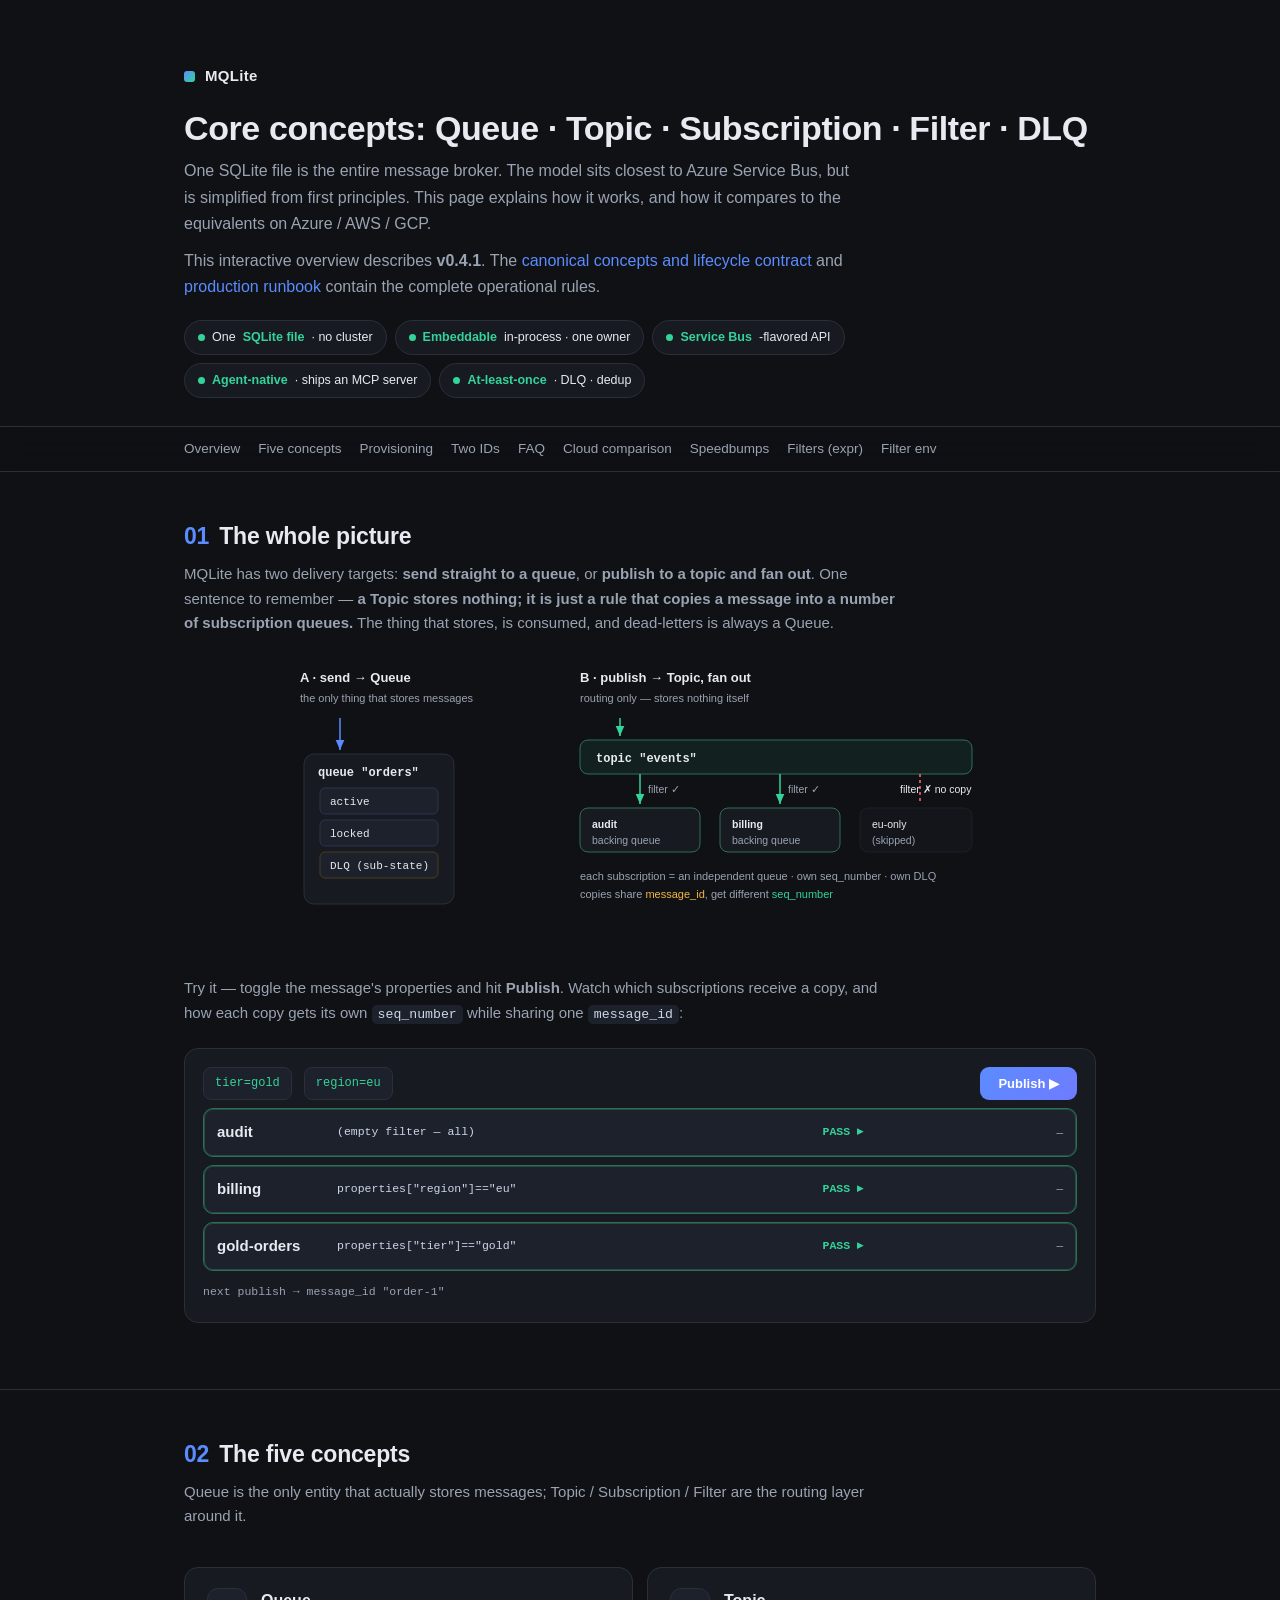
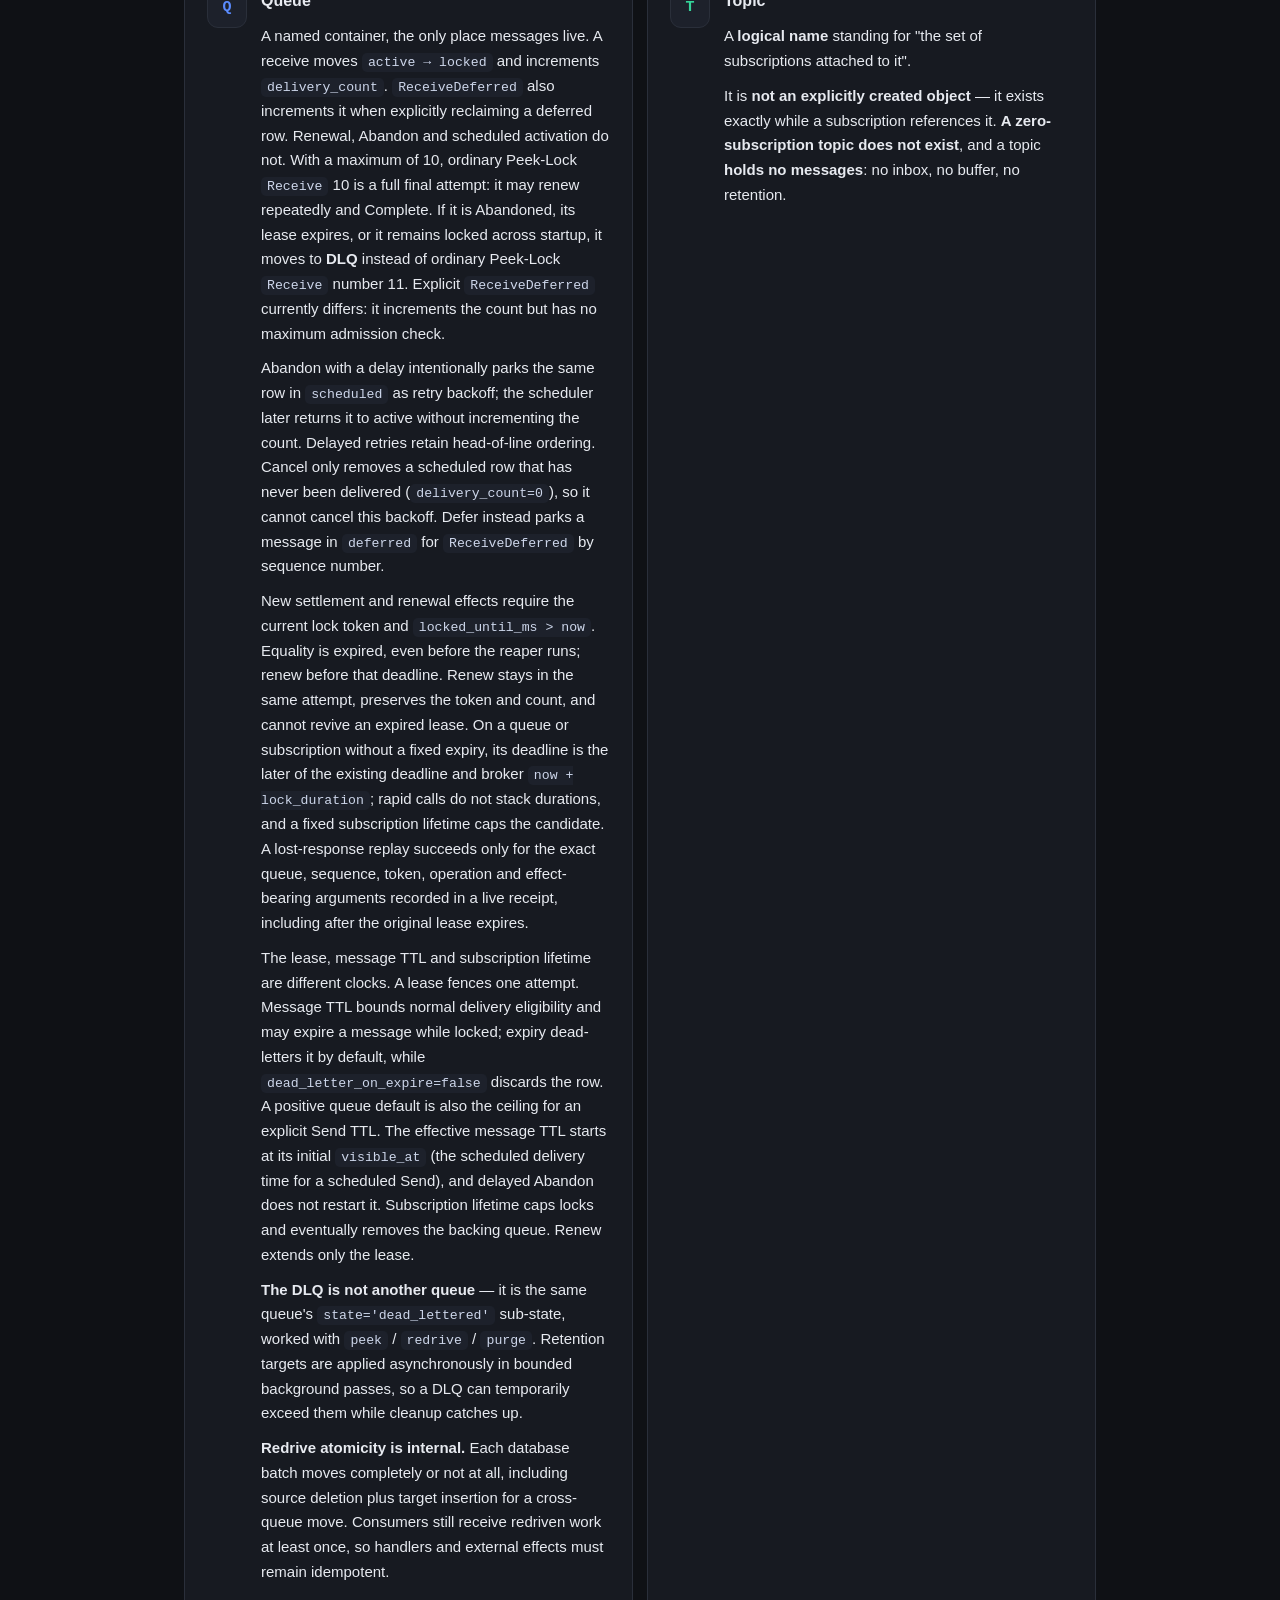
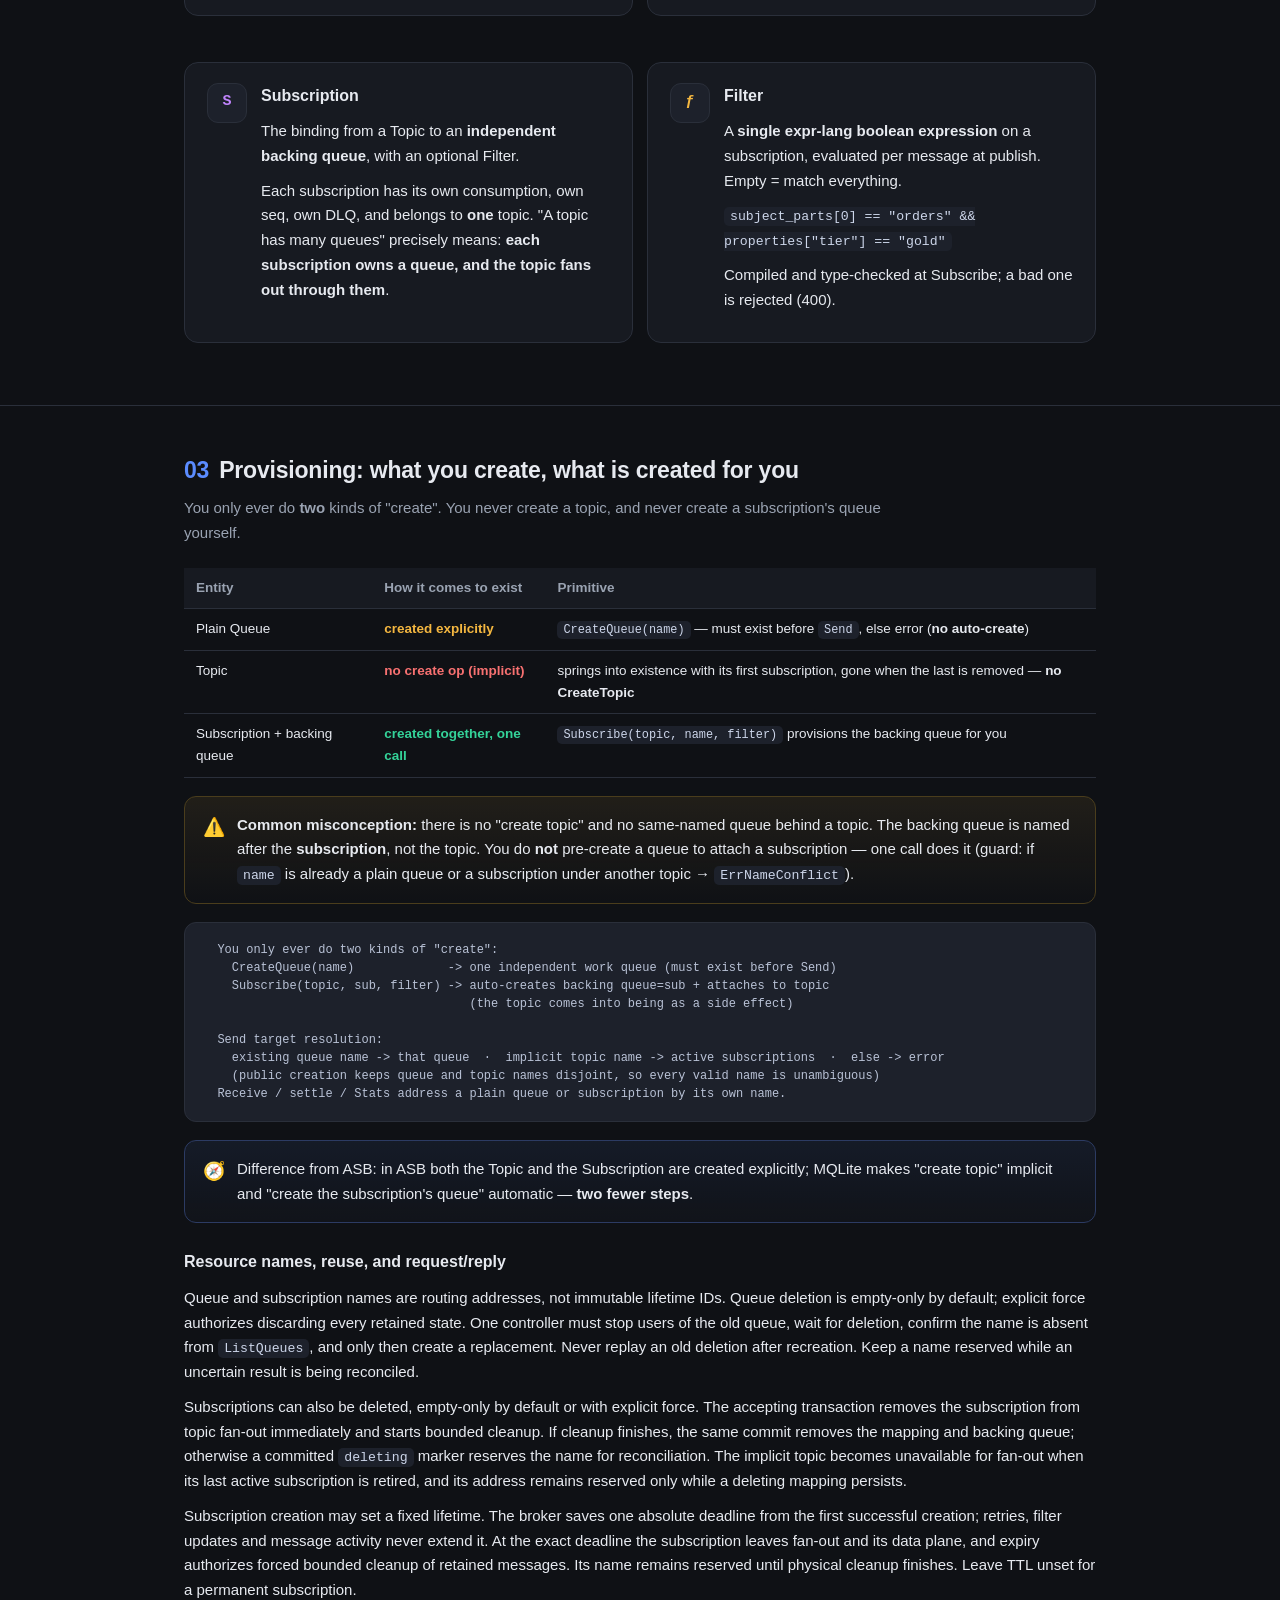
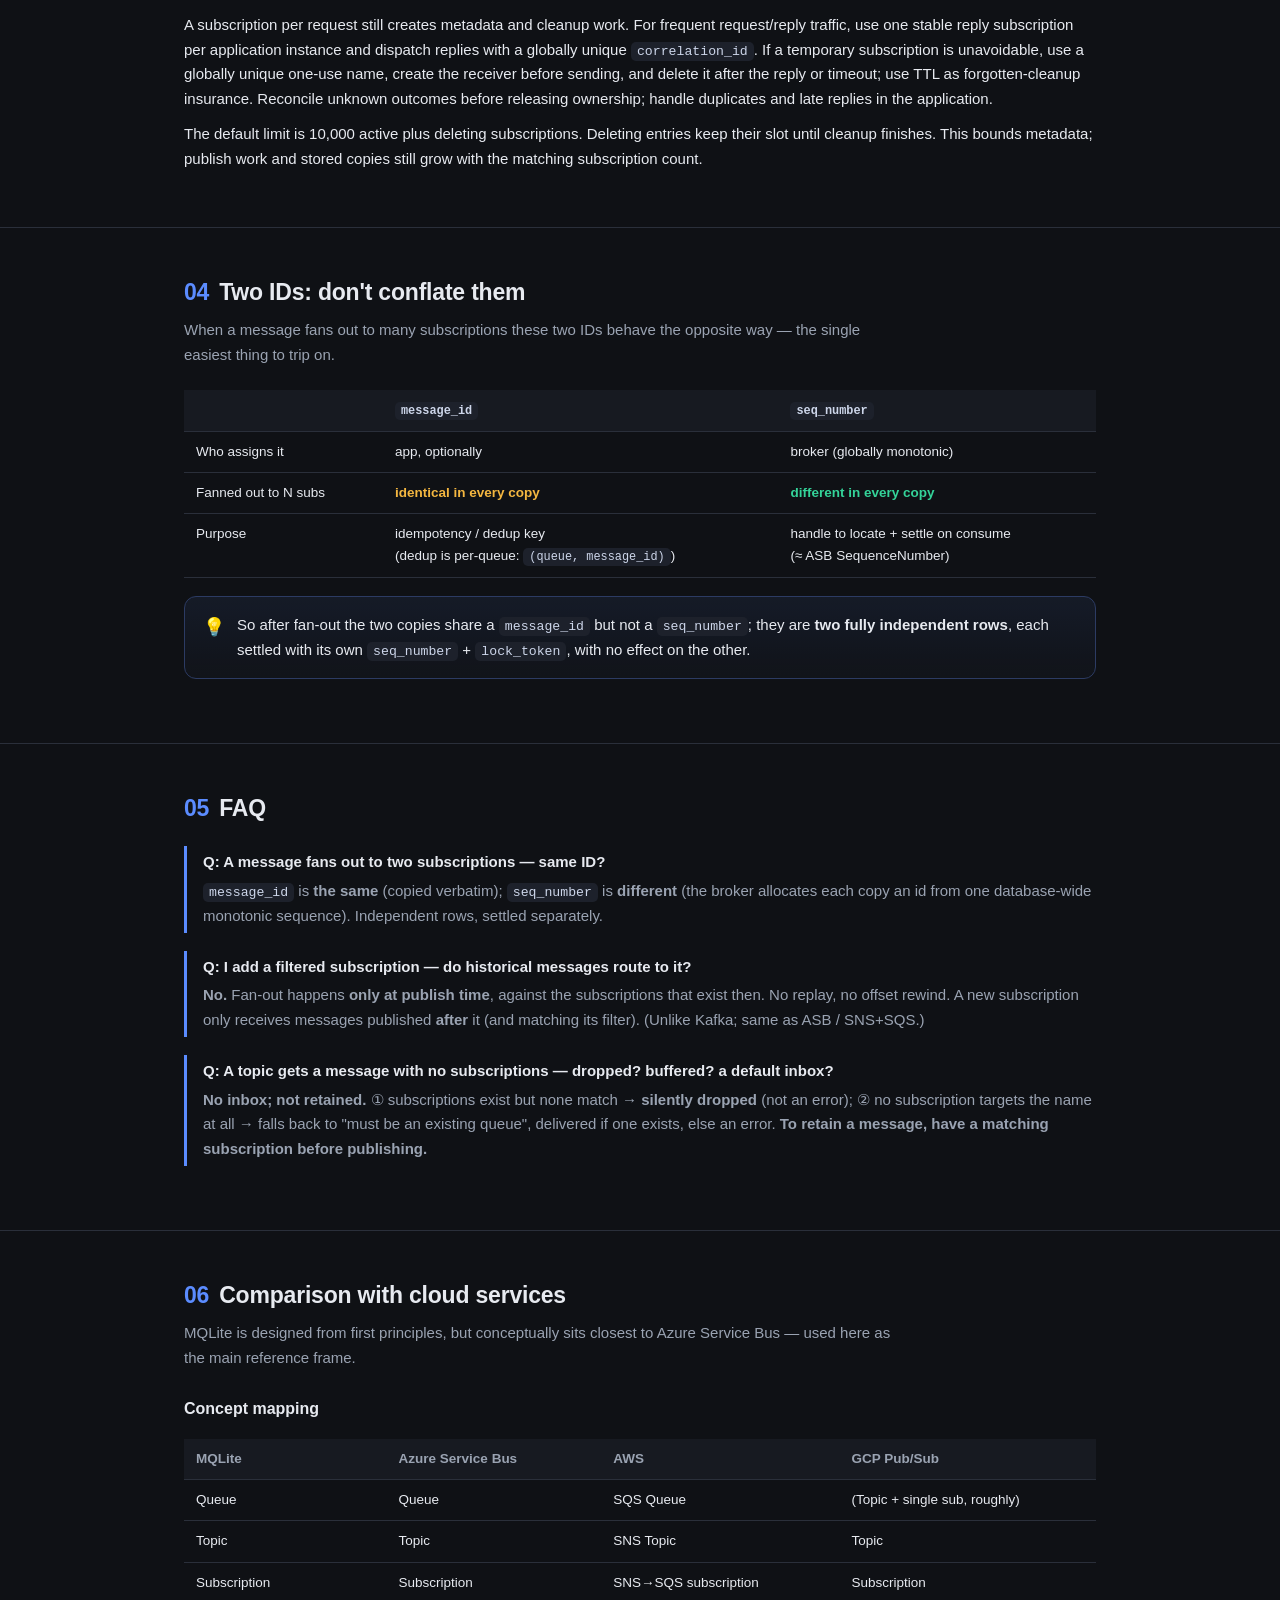
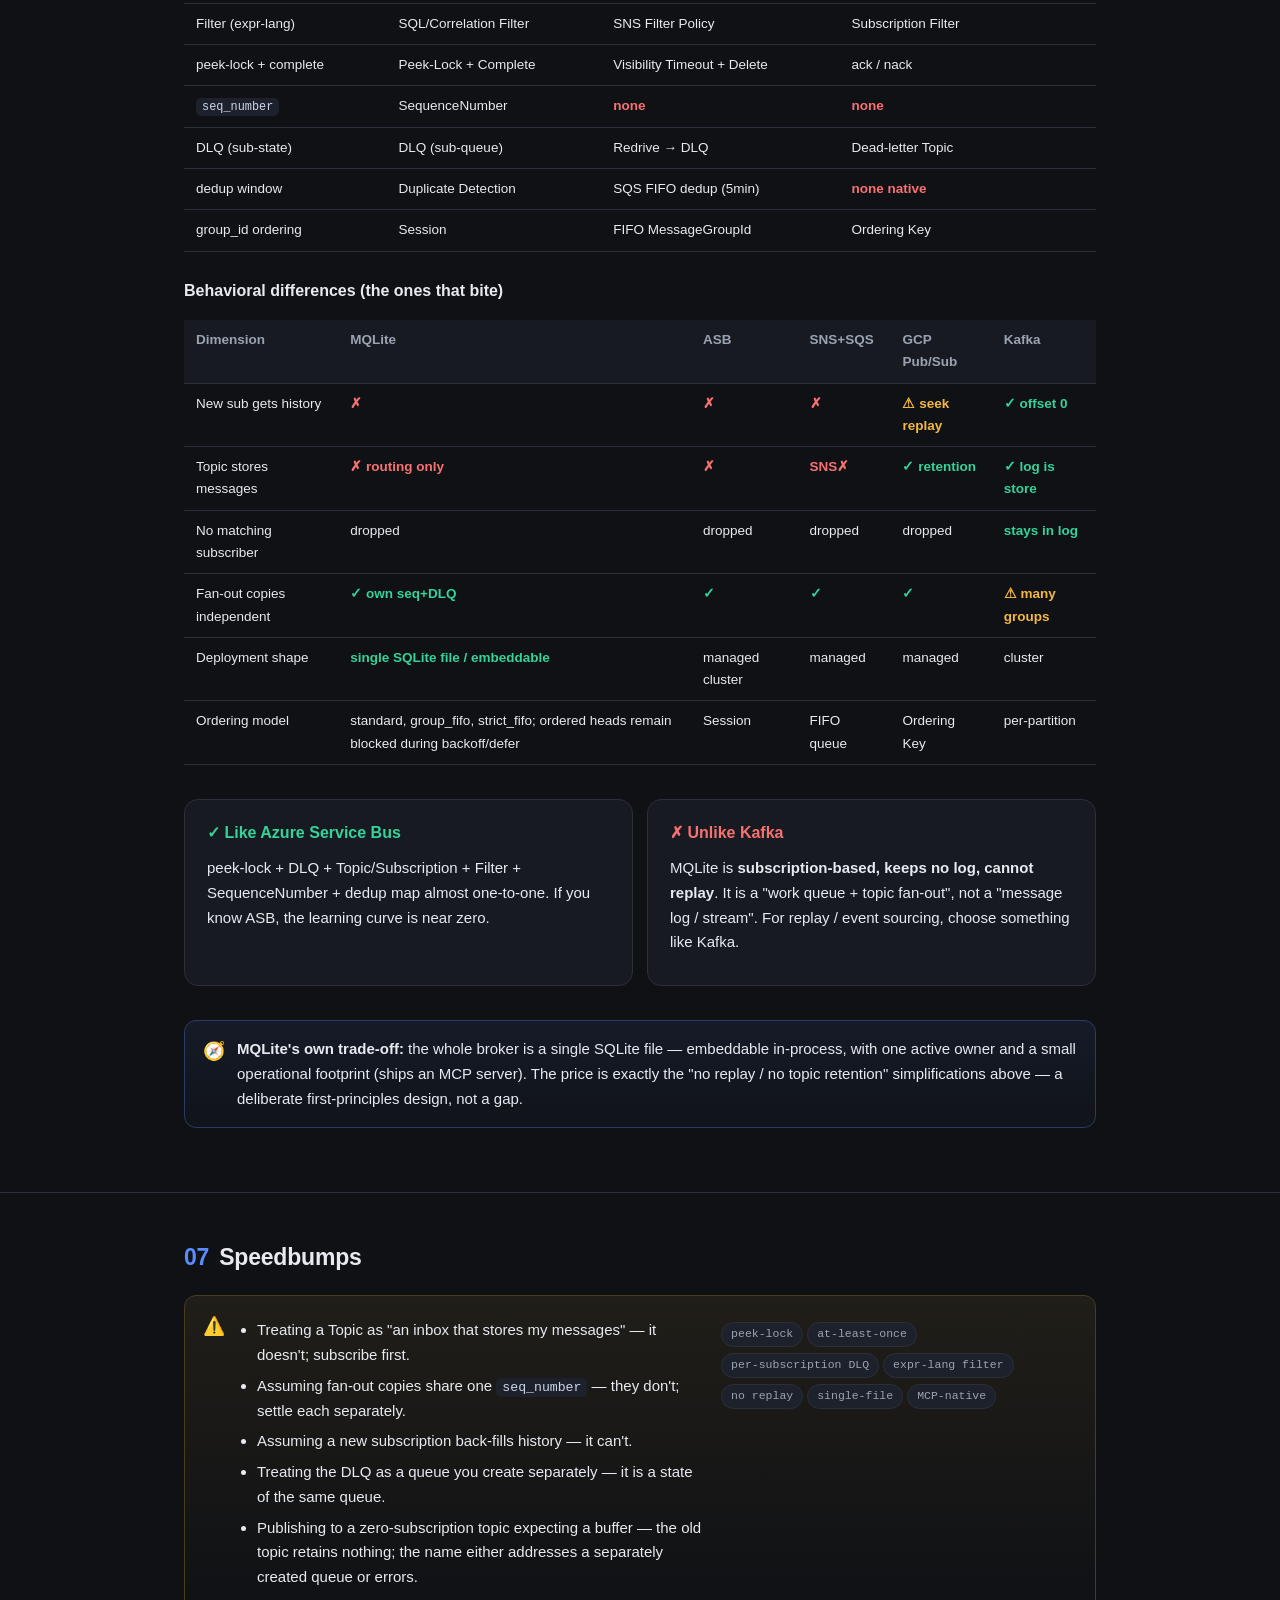
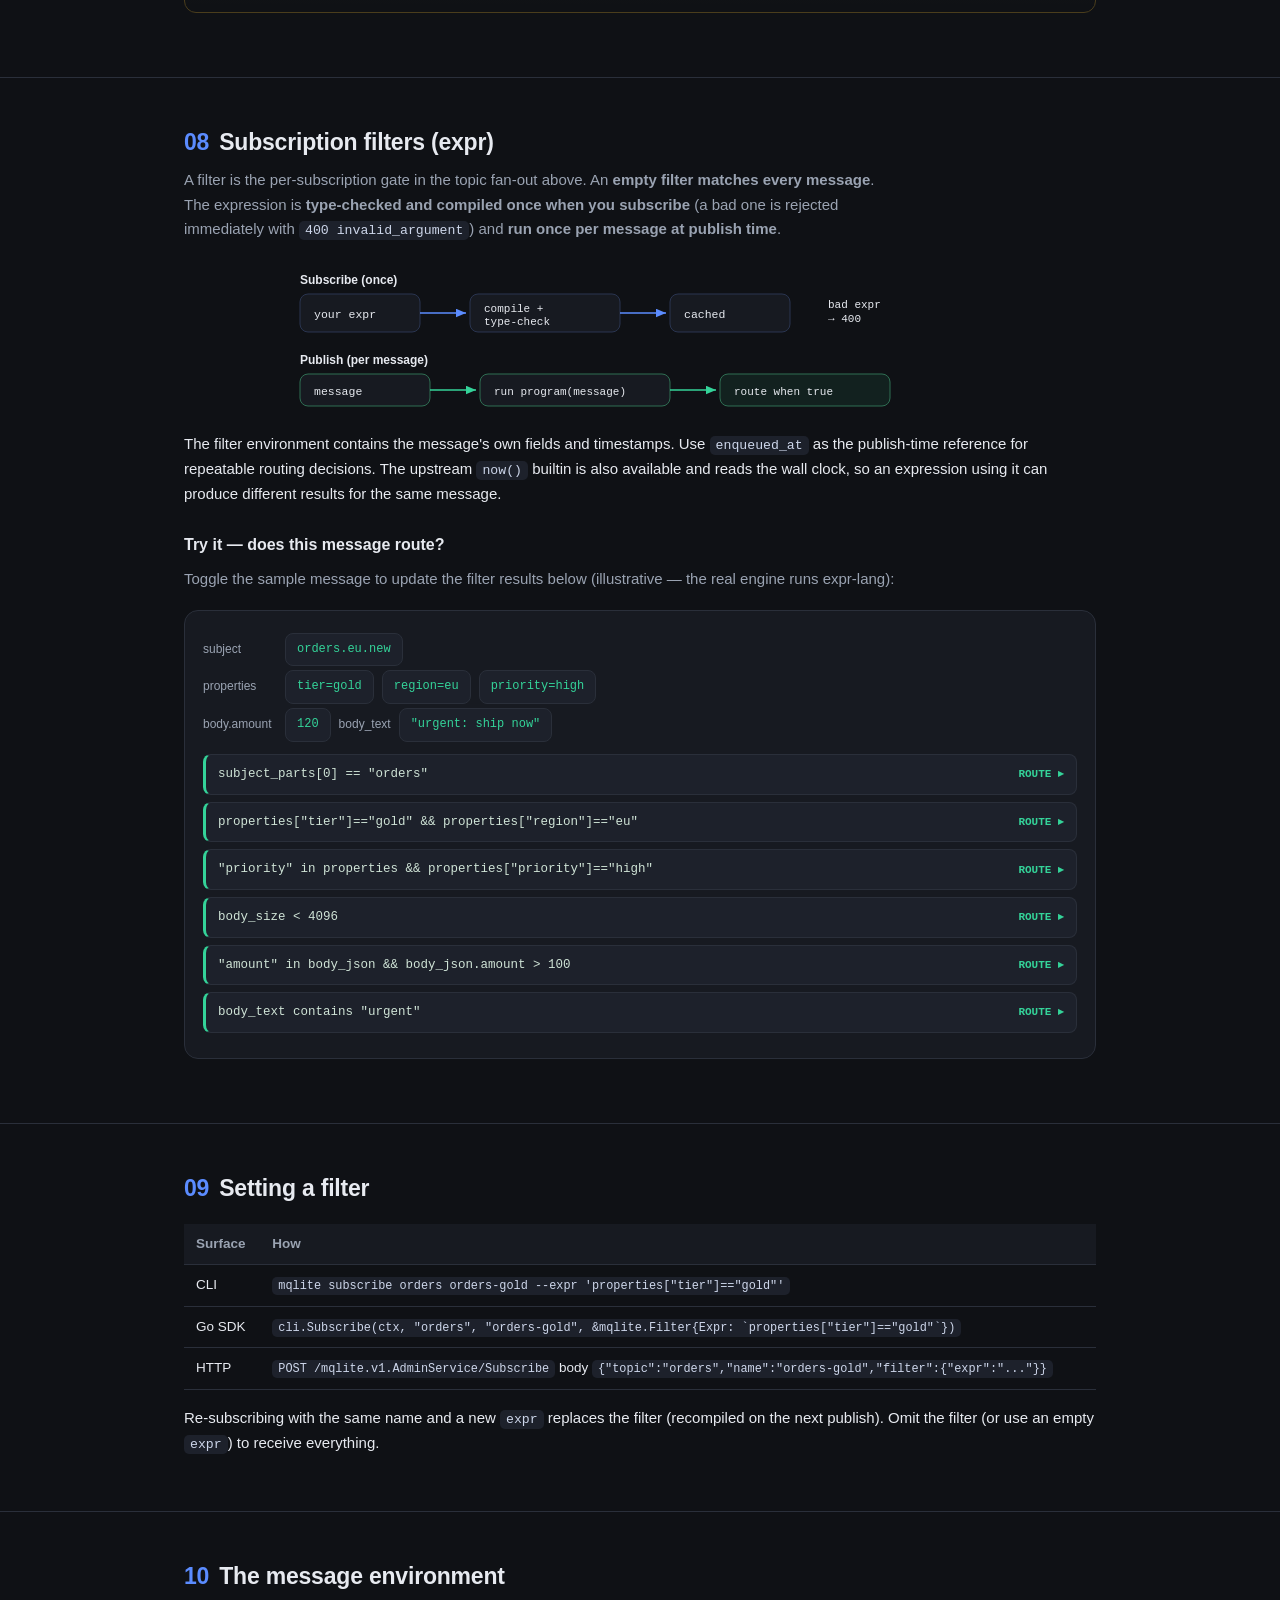
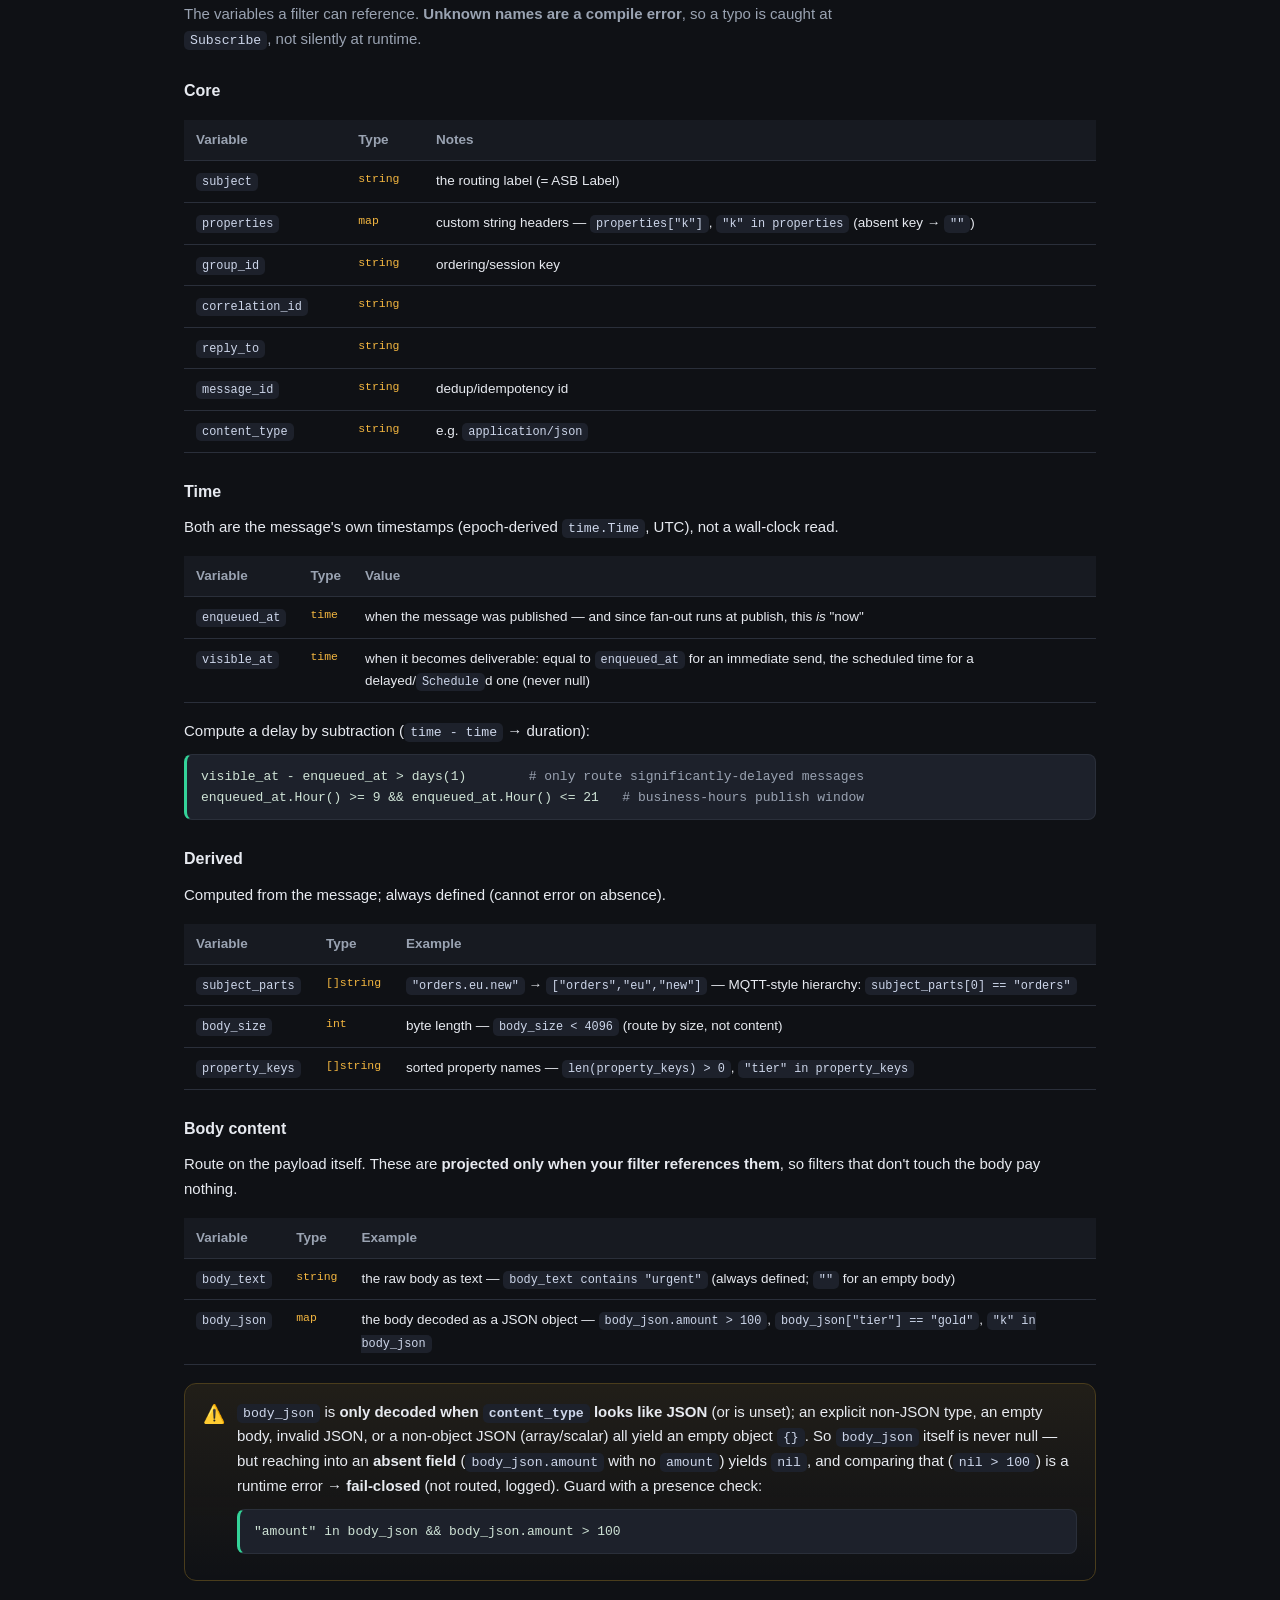
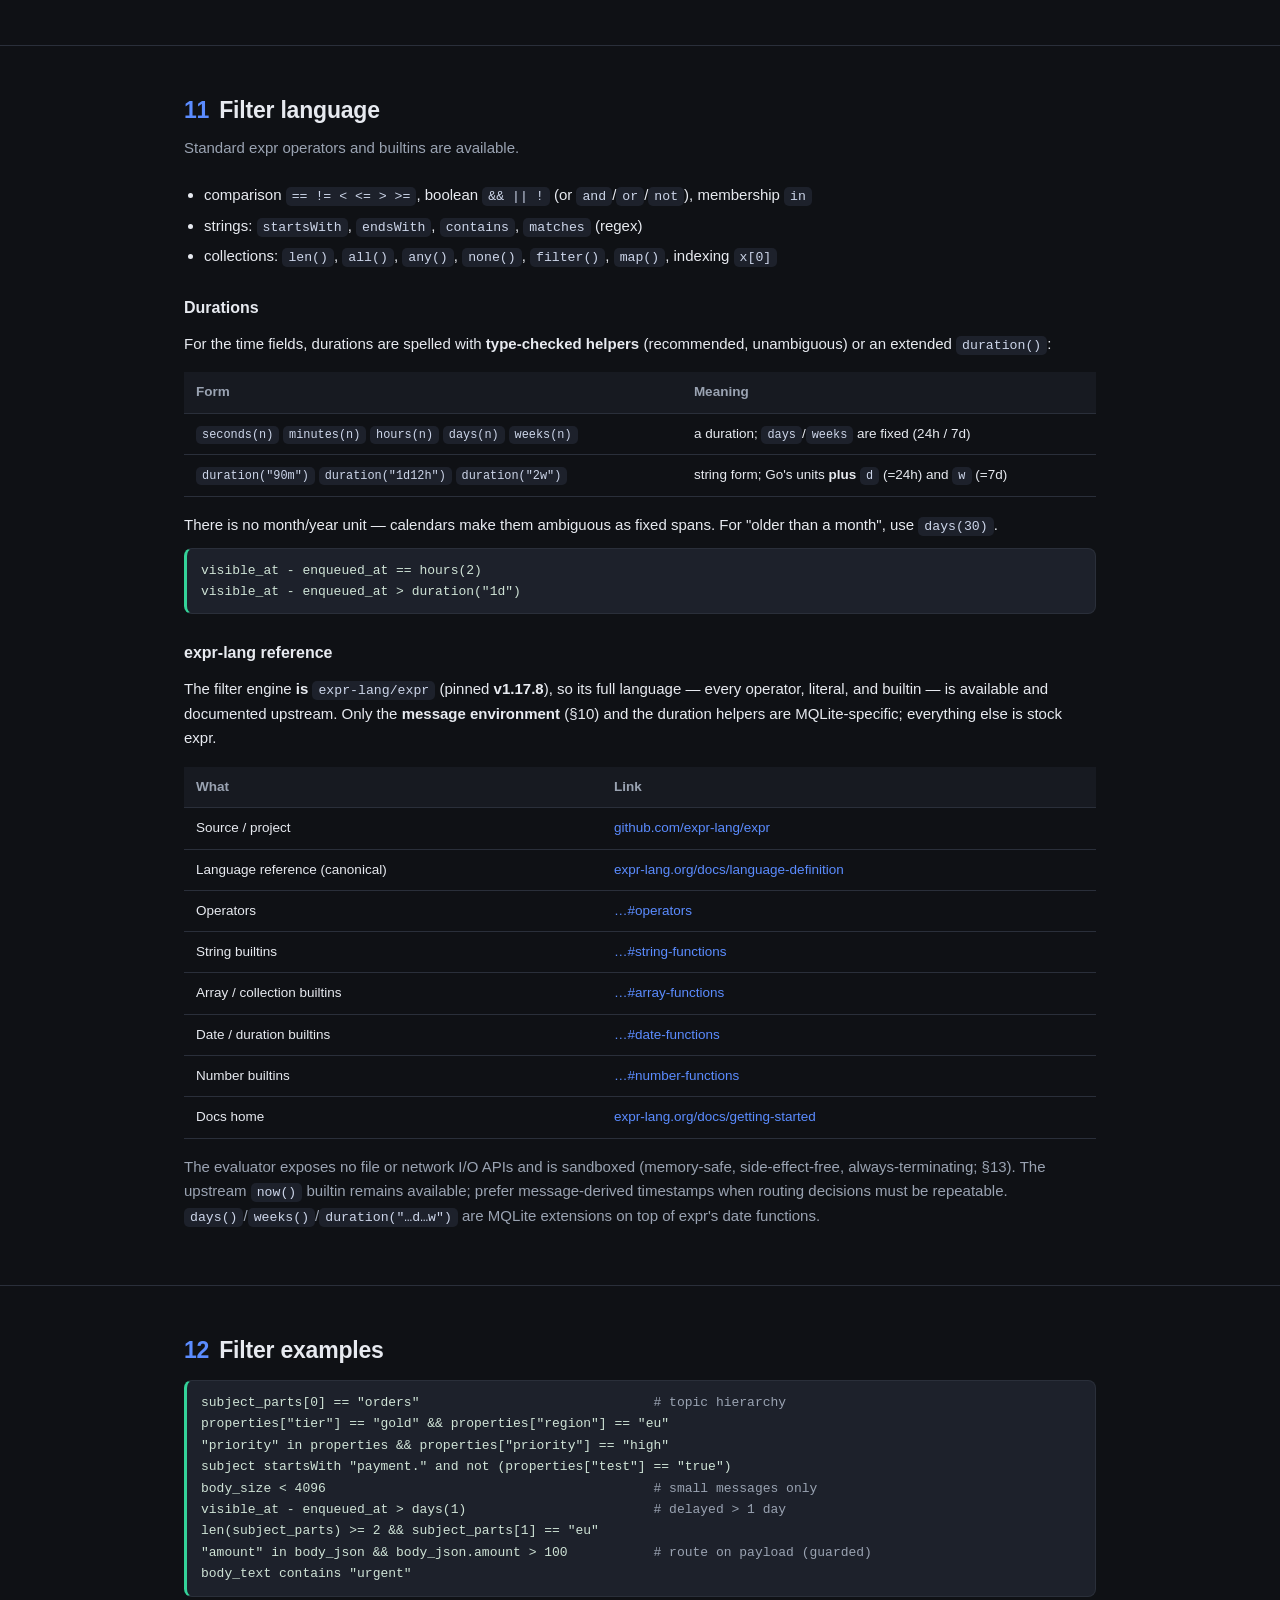
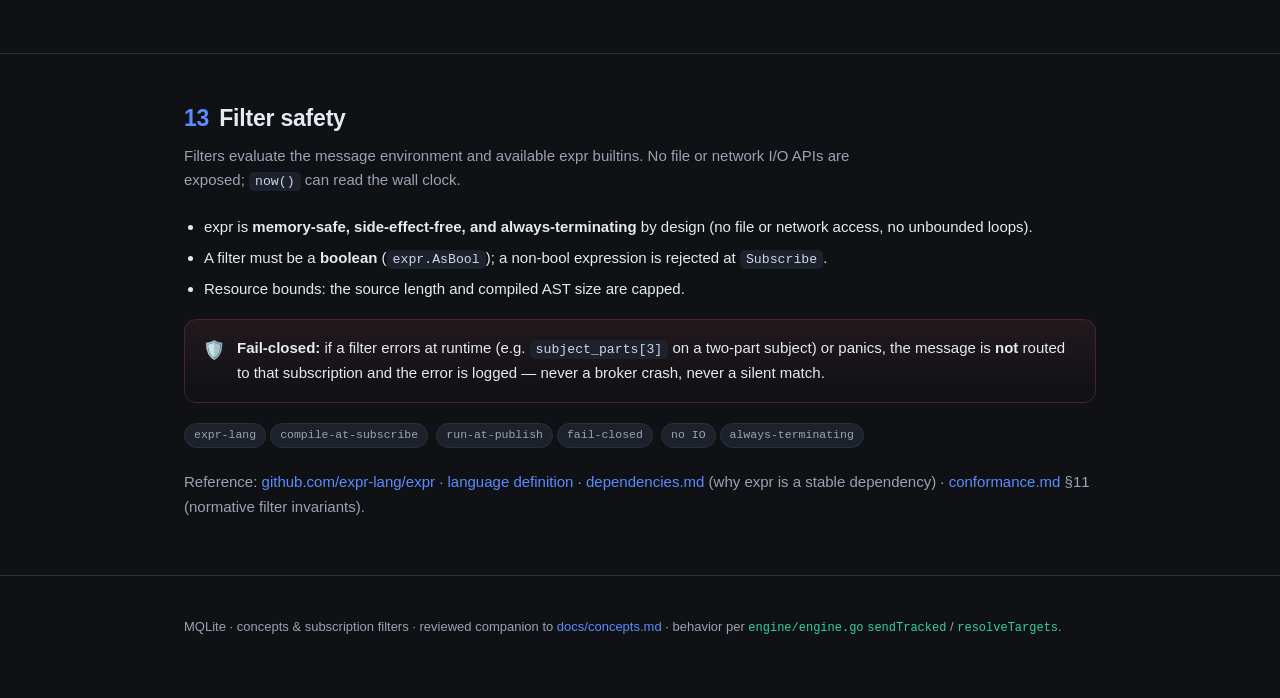
==== docs/concepts.html @ fb00211a "fix: preserve per-message TTL in remote batches (MQLITE-156)" ====
<!doctype html>
<html lang="en">
<head>
<meta charset="utf-8">
<meta name="viewport" content="width=device-width, initial-scale=1">
<title>MQLite — Core Concepts</title>
<style>
  :root{
    --bg:#0f1115; --panel:#171a21; --panel2:#1d212b; --ink:#e7eaf0; --muted:#9aa3b2;
    --line:#2a2f3a; --accent:#5b8cff; --accent2:#34d399; --warn:#f4b740; --danger:#f87171;
    --mono:'SF Mono',ui-monospace,'Cascadia Code',Menlo,Consolas,monospace;
    --sans:'Inter',-apple-system,BlinkMacSystemFont,'Segoe UI',sans-serif;
  }
  *{box-sizing:border-box}
  html{scroll-behavior:smooth}
  body{margin:0;background:var(--bg);color:var(--ink);font-family:var(--sans);line-height:1.65;font-size:15px}
  a{color:var(--accent);text-decoration:none}
  a:hover{text-decoration:underline}
  .wrap{max-width:960px;margin:0 auto;padding:0 24px}
  header{padding:64px 0 28px;border-bottom:1px solid var(--line)}
  .logo{display:inline-flex;align-items:center;gap:10px;font-weight:700;letter-spacing:.3px}
  .logo .dot{width:11px;height:11px;border-radius:3px;background:linear-gradient(135deg,var(--accent),var(--accent2))}
  h1{font-size:34px;line-height:1.2;margin:18px 0 8px;font-weight:760;letter-spacing:-.4px}
  .sub{color:var(--muted);font-size:16px;max-width:680px}
  nav{position:sticky;top:0;z-index:5;background:rgba(15,17,21,.82);backdrop-filter:blur(10px);
      border-bottom:1px solid var(--line);padding:11px 0;font-size:13.5px}
  nav .wrap{display:flex;gap:18px;flex-wrap:wrap}
  nav a{color:var(--muted)} nav a:hover{color:var(--ink);text-decoration:none}
  section{padding:46px 0;border-bottom:1px solid var(--line)}
  h2{font-size:23px;margin:0 0 6px;letter-spacing:-.2px}
  h2 .num{color:var(--accent);font-variant-numeric:tabular-nums;margin-right:10px;font-weight:600}
  .lead{color:var(--muted);margin:0 0 22px;max-width:720px}
  h3{font-size:16px;margin:26px 0 8px}
  p{margin:10px 0}
  code{font-family:var(--mono);font-size:.88em;background:var(--panel2);padding:2px 6px;border-radius:5px;color:#cdd6ea}
  .card{background:var(--panel);border:1px solid var(--line);border-radius:14px;padding:20px 22px;margin:16px 0}
  .grid{display:grid;gap:14px}
  @media(min-width:680px){.grid.c2{grid-template-columns:1fr 1fr}}
  .concept{display:flex;gap:14px;align-items:flex-start}
  .badge{flex:0 0 auto;width:40px;height:40px;border-radius:11px;display:grid;place-items:center;
    font-family:var(--mono);font-weight:700;font-size:15px;background:var(--panel2);border:1px solid var(--line)}
  .b-q{color:var(--accent)} .b-t{color:var(--accent2)} .b-s{color:#c084fc}
  .b-f{color:var(--warn)} .b-i{color:#67e8f9}
  pre.diagram{font-family:var(--mono);font-size:12px;line-height:1.5;background:var(--panel2);
    border:1px solid var(--line);border-radius:12px;padding:18px;overflow-x:auto;color:#b9c2d6;margin:18px 0}
  table{width:100%;border-collapse:collapse;margin:16px 0;font-size:13.5px}
  th,td{text-align:left;padding:9px 12px;border-bottom:1px solid var(--line);vertical-align:top}
  th{color:var(--muted);font-weight:600;background:var(--panel)}
  tbody tr:hover{background:var(--panel)}
  .yes{color:var(--accent2);font-weight:600} .no{color:var(--danger);font-weight:600} .warnx{color:var(--warn);font-weight:600}
  .qa{border-left:3px solid var(--accent);padding:4px 0 4px 16px;margin:18px 0}
  .qa .q{font-weight:650;margin-bottom:4px}
  .qa .a{color:var(--muted)}
  .pill{display:inline-block;font-family:var(--mono);font-size:11.5px;padding:2px 9px;border-radius:999px;
    border:1px solid var(--line);background:var(--panel2);color:var(--muted);margin:0 4px 4px 0}
  .callout{display:flex;gap:12px;background:linear-gradient(180deg,rgba(91,140,255,.08),rgba(91,140,255,.02));
    border:1px solid #2c3b63;border-radius:12px;padding:16px 18px;margin:18px 0}
  .callout .i{flex:0 0 auto;font-size:18px}
  .warnbox{background:linear-gradient(180deg,rgba(244,183,64,.08),transparent);border-color:#4a3d1c}
  ul.tight{margin:10px 0;padding-left:20px} ul.tight li{margin:6px 0}
  .tag-row{margin:8px 0 2px}
  footer{padding:40px 0 70px;color:var(--muted);font-size:13px}
  .kbd{font-family:var(--mono);font-size:12px;color:var(--accent2)}
  /* advantage strip */
  .adv{display:flex;gap:8px;flex-wrap:wrap;margin-top:20px}
  .adv span{display:inline-flex;align-items:center;gap:7px;font-size:12.5px;color:var(--ink);
    background:var(--panel);border:1px solid var(--line);border-radius:999px;padding:6px 13px}
  .adv span::before{content:"";width:7px;height:7px;border-radius:50%;background:var(--accent2)}
  .adv b{color:var(--accent2);font-weight:700}
  /* interactive fan-out simulator */
  .sim{background:var(--panel);border:1px solid var(--line);border-radius:14px;padding:18px;margin:20px 0}
  .sim-row{display:flex;align-items:center;gap:12px;flex-wrap:wrap}
  .chip{cursor:pointer;font-family:var(--mono);font-size:12px;border:1px solid var(--line);background:var(--panel2);
    color:var(--accent2);border-radius:8px;padding:6px 11px;user-select:none;transition:.12s}
  .chip:hover{border-color:var(--accent2)}
  .btn{cursor:pointer;background:linear-gradient(135deg,var(--accent),#6f7bff);color:#fff;border:none;
    border-radius:9px;padding:9px 18px;font-weight:650;font-size:13px}
  .btn:active{transform:translateY(1px)}
  .subrow{display:flex;align-items:center;gap:12px;flex-wrap:wrap;padding:11px 13px;border:1px solid var(--line);
    border-radius:10px;margin:8px 0;background:var(--panel2);transition:.15s}
  .subrow.hit{border-color:#2f6f53;box-shadow:inset 0 0 0 1px rgba(52,211,153,.25)}
  .subrow.miss{opacity:.45}
  .subrow .nm{font-weight:650;min-width:108px}
  .subrow .fx{font-family:var(--mono);font-size:11.5px;color:#cdd6ea;flex:1;min-width:160px}
  .gate{font-family:var(--mono);font-size:11.5px;font-weight:700;white-space:nowrap}
  .gate.pass{color:var(--accent2)} .gate.block{color:var(--danger)}
  .qbox{font-family:var(--mono);font-size:11px;color:var(--muted);min-width:188px;text-align:right}
  .simnote{font-family:var(--mono);font-size:11.5px;color:var(--muted);margin:12px 0 2px}
  /* inline svg figures */
  .fig{display:block;margin:18px auto;max-width:100%}
  .fig text{font-family:var(--sans);fill:var(--ink)}
  .fig .mut{fill:var(--muted)}
  .fig .mono{font-family:var(--mono)}
  /* filter sections */
  .expr{display:block;font-family:var(--mono);font-size:13px;background:var(--panel2);border:1px solid var(--line);
    border-left:3px solid var(--accent2);border-radius:8px;padding:11px 14px;margin:10px 0;color:#cfe3d6;white-space:pre-wrap;overflow-x:auto}
  .expr .c{color:var(--muted)}
  .vartype{color:var(--warn);font-family:var(--mono);font-size:.85em}
  .dangerbox{background:linear-gradient(180deg,rgba(248,113,113,.08),transparent);border-color:#4a2424}
  .tester{background:var(--panel);border:1px solid var(--line);border-radius:14px;padding:18px;margin:18px 0}
  .chiprow{display:flex;gap:8px;flex-wrap:wrap;align-items:center;margin:4px 0 2px}
  .chiprow .lbl{font-size:12px;color:var(--muted);min-width:74px}
  .fexpr{display:flex;align-items:center;gap:10px;justify-content:space-between;cursor:pointer;
    font-family:var(--mono);font-size:12.5px;background:var(--panel2);border:1px solid var(--line);
    border-left:3px solid var(--line);border-radius:8px;padding:9px 12px;margin:7px 0;color:#cfe3d6;transition:.12s}
  .fexpr:hover{border-color:var(--accent)}
  .fexpr.route{border-left-color:var(--accent2)} .fexpr.drop{border-left-color:var(--danger);opacity:.72}
  .verdict{font-family:var(--mono);font-size:11px;font-weight:700;white-space:nowrap}
  .verdict.r{color:var(--accent2)} .verdict.d{color:var(--danger)}
</style>
</head>
<body>

<header>
  <div class="wrap">
    <span class="logo"><span class="dot"></span> MQLite</span>
    <h1>Core concepts: Queue · Topic · Subscription · Filter · DLQ</h1>
    <p class="sub">One SQLite file is the entire message broker. The model sits closest
    to Azure Service Bus, but is simplified from first principles. This page explains how
    it works, and how it compares to the equivalents on Azure / AWS / GCP.</p>
    <p class="sub">This interactive overview describes <b>v0.4.1</b>.
      The <a href="concepts.md">canonical concepts and lifecycle contract</a> and
      <a href="operations.md">production runbook</a> contain the complete operational rules.</p>
    <div class="adv">
      <span>One <b>SQLite file</b> · no cluster</span>
      <span><b>Embeddable</b> in-process · one owner</span>
      <span><b>Service Bus</b>-flavored API</span>
      <span><b>Agent-native</b> · ships an MCP server</span>
      <span><b>At-least-once</b> · DLQ · dedup</span>
    </div>
  </div>
</header>

<nav><div class="wrap">
  <a href="#map">Overview</a>
  <a href="#concepts">Five concepts</a>
  <a href="#provision">Provisioning</a>
  <a href="#ids">Two IDs</a>
  <a href="#faq">FAQ</a>
  <a href="#cloud">Cloud comparison</a>
  <a href="#traps">Speedbumps</a>
  <a href="#filters">Filters (expr)</a>
  <a href="#env">Filter env</a>
</div></nav>

<section id="map">
  <div class="wrap">
    <h2><span class="num">01</span>The whole picture</h2>
    <p class="lead">MQLite has two delivery targets: <b>send straight to a queue</b>, or
      <b>publish to a topic and fan out</b>. One sentence to remember —
      <b>a Topic stores nothing; it is just a rule that copies a message into a number of
      subscription queues.</b> The thing that stores, is consumed, and dead-letters is
      always a Queue.</p>
    <svg class="fig" viewBox="0 0 720 300" width="720" height="300" role="img" aria-label="Queue vs Topic fan-out">
      <defs>
        <marker id="ar" markerWidth="9" markerHeight="9" refX="7" refY="3" orient="auto">
          <path d="M0,0 L7,3 L0,6 Z" fill="#5b8cff"/>
        </marker>
        <marker id="arg" markerWidth="9" markerHeight="9" refX="7" refY="3" orient="auto">
          <path d="M0,0 L7,3 L0,6 Z" fill="#34d399"/>
        </marker>
      </defs>
      <!-- A: direct queue -->
      <text x="20" y="24" font-size="13" font-weight="700">A · send → Queue</text>
      <text class="mut" x="20" y="44" font-size="11">the only thing that stores messages</text>
      <line x1="60" y1="60" x2="60" y2="92" stroke="#5b8cff" stroke-width="1.5" marker-end="url(#ar)"/>
      <rect x="24" y="96" width="150" height="150" rx="10" fill="#171a21" stroke="#2a2f3a"/>
      <text x="38" y="118" font-size="12" class="mono" font-weight="700">queue "orders"</text>
      <rect x="40" y="130" width="118" height="26" rx="5" fill="#1d212b" stroke="#2a3550"/><text x="50" y="147" font-size="11" class="mono" fill="#cdd6ea">active</text>
      <rect x="40" y="162" width="118" height="26" rx="5" fill="#1d212b" stroke="#2a3550"/><text x="50" y="179" font-size="11" class="mono" fill="#cdd6ea">locked</text>
      <rect x="40" y="194" width="118" height="26" rx="5" fill="#1d212b" stroke="#4a3d1c"/><text x="50" y="211" font-size="11" class="mono" fill="#f4b740">DLQ (sub-state)</text>
      <!-- B: topic fan-out -->
      <text x="300" y="24" font-size="13" font-weight="700">B · publish → Topic, fan out</text>
      <text class="mut" x="300" y="44" font-size="11">routing only — stores nothing itself</text>
      <line x1="340" y1="60" x2="340" y2="78" stroke="#34d399" stroke-width="1.5" marker-end="url(#arg)"/>
      <rect x="300" y="82" width="392" height="34" rx="8" fill="rgba(52,211,153,.08)" stroke="#2f6f53"/>
      <text x="316" y="104" font-size="12" class="mono" font-weight="700" fill="#34d399">topic "events"</text>
      <!-- three subs -->
      <g font-size="10.5" class="mono">
        <!-- sub 1 -->
        <line x1="360" y1="116" x2="360" y2="146" stroke="#34d399" stroke-width="1.5" marker-end="url(#arg)"/>
        <text class="mut" x="368" y="135">filter ✓</text>
        <rect x="300" y="150" width="120" height="44" rx="8" fill="#171a21" stroke="#2f6f53"/>
        <text x="312" y="170" fill="#e7eaf0" font-weight="700">audit</text>
        <text class="mut" x="312" y="186">backing queue</text>
        <!-- sub 2 -->
        <line x1="500" y1="116" x2="500" y2="146" stroke="#34d399" stroke-width="1.5" marker-end="url(#arg)"/>
        <text class="mut" x="508" y="135">filter ✓</text>
        <rect x="440" y="150" width="120" height="44" rx="8" fill="#171a21" stroke="#2f6f53"/>
        <text x="452" y="170" fill="#e7eaf0" font-weight="700">billing</text>
        <text class="mut" x="452" y="186">backing queue</text>
        <!-- sub 3 -->
        <line x1="640" y1="116" x2="640" y2="146" stroke="#f87171" stroke-width="1.5" stroke-dasharray="3 3"/>
        <text x="620" y="135" fill="#f87171">filter ✗ no copy</text>
        <rect x="580" y="150" width="112" height="44" rx="8" fill="#171a21" stroke="#2a2f3a" opacity=".5"/>
        <text x="592" y="170" fill="#9aa3b2">eu-only</text>
        <text class="mut" x="592" y="186">(skipped)</text>
      </g>
      <text class="mut" x="300" y="222" font-size="11">each subscription = an independent queue · own seq_number · own DLQ</text>
      <text class="mut" x="300" y="240" font-size="11">copies share <tspan fill="#f4b740">message_id</tspan>, get different <tspan fill="#34d399">seq_number</tspan></text>
    </svg>

    <p class="lead" style="margin-top:8px">Try it — toggle the message's properties and hit
      <b>Publish</b>. Watch which subscriptions receive a copy, and how each copy gets its own
      <code>seq_number</code> while sharing one <code>message_id</code>:</p>
    <div class="sim" id="sim">
      <div class="sim-row" style="justify-content:space-between">
        <div class="sim-row">
          <span class="chip" data-k="tier">tier=gold</span>
          <span class="chip" data-k="region">region=eu</span>
        </div>
        <button class="btn" id="pub">Publish ▶</button>
      </div>
      <div id="subs"></div>
      <div class="simnote" id="note">next publish → message_id "order-1"</div>
    </div>
  </div>
</section>

<section id="concepts">
  <div class="wrap">
    <h2><span class="num">02</span>The five concepts</h2>
    <p class="lead">Queue is the only entity that actually stores messages; Topic /
      Subscription / Filter are the routing layer around it.</p>

    <div class="grid c2">
      <div class="card concept">
        <div class="badge b-q">Q</div>
        <div>
          <h3 style="margin-top:0">Queue</h3>
          <p>A named container, the only place messages live. A receive moves
            <code>active → locked</code> and increments <code>delivery_count</code>.
            <code>ReceiveDeferred</code> also increments it when explicitly reclaiming
            a deferred row. Renewal, Abandon and scheduled activation do not. With a
            maximum of 10, ordinary Peek-Lock <code>Receive</code> 10 is a full final attempt:
            it may renew repeatedly and Complete. If it is Abandoned, its lease expires, or it
            remains locked across startup, it moves to <b>DLQ</b> instead of ordinary
            Peek-Lock <code>Receive</code> number 11. Explicit <code>ReceiveDeferred</code> currently
            differs: it increments the count but has no maximum admission
            check.</p>
          <p>Abandon with a delay intentionally parks the same row in
            <code>scheduled</code> as retry backoff; the scheduler later returns it to
            active without incrementing the count. Delayed retries retain head-of-line
            ordering. Cancel only removes a scheduled row that has never been delivered
            (<code>delivery_count=0</code>), so it cannot cancel this backoff. Defer
            instead parks a message in <code>deferred</code> for
            <code>ReceiveDeferred</code> by sequence number.</p>
          <p>New settlement and renewal effects require the current lock token and
            <code>locked_until_ms &gt; now</code>. Equality is expired, even before the
            reaper runs; renew before that deadline. Renew stays in the same attempt,
            preserves the token and count, and cannot revive an expired lease. On a
            queue or subscription without a fixed expiry, its deadline is the later of
            the existing deadline and broker <code>now + lock_duration</code>; rapid calls do not stack durations,
            and a fixed subscription lifetime caps the candidate. A lost-response replay
            succeeds only for the exact queue, sequence, token, operation and
            effect-bearing arguments recorded in a live receipt, including after the
            original lease expires.</p>
          <p>The lease, message TTL and subscription lifetime are different clocks.
            A lease fences one attempt. Message TTL bounds normal delivery eligibility
            and may expire a message while locked; expiry dead-letters it by default,
            while <code>dead_letter_on_expire=false</code> discards the row. A positive
            queue default is also the ceiling for an explicit Send TTL. The effective
            message TTL starts at its initial <code>visible_at</code> (the scheduled
            delivery time for a scheduled Send), and delayed Abandon does not restart
            it. Subscription lifetime caps locks and eventually removes the backing
            queue. Renew extends only the lease.</p>
          <p><b>The DLQ is not another queue</b> — it is the same queue's
            <code>state='dead_lettered'</code> sub-state, worked with
            <code>peek</code> / <code>redrive</code> / <code>purge</code>. Retention
            targets are applied asynchronously in bounded background passes, so a
            DLQ can temporarily exceed them while cleanup catches up.</p>
          <p><b>Redrive atomicity is internal.</b> Each database batch moves
            completely or not at all, including source deletion plus target insertion
            for a cross-queue move. Consumers still receive redriven work at least
            once, so handlers and external effects must remain idempotent.</p>
        </div>
      </div>

      <div class="card concept">
        <div class="badge b-t">T</div>
        <div>
          <h3 style="margin-top:0">Topic</h3>
          <p>A <b>logical name</b> standing for "the set of subscriptions attached to it".</p>
          <p>It is <b>not an explicitly created object</b> — it exists exactly while a
            subscription references it. <b>A zero-subscription topic does not exist</b>, and a
            topic <b>holds no messages</b>: no inbox, no buffer, no retention.</p>
        </div>
      </div>

      <div class="card concept">
        <div class="badge b-s">S</div>
        <div>
          <h3 style="margin-top:0">Subscription</h3>
          <p>The binding from a Topic to an <b>independent backing queue</b>, with an optional Filter.</p>
          <p>Each subscription has its own consumption, own seq, own DLQ, and belongs to
            <b>one</b> topic. "A topic has many queues" precisely means:
            <b>each subscription owns a queue, and the topic fans out through them</b>.</p>
        </div>
      </div>

      <div class="card concept">
        <div class="badge b-f">ƒ</div>
        <div>
          <h3 style="margin-top:0">Filter</h3>
          <p>A <b>single expr-lang boolean expression</b> on a subscription, evaluated per
            message at publish. Empty = match everything.</p>
          <p><code>subject_parts[0] == "orders" &amp;&amp; properties["tier"] == "gold"</code></p>
          <p>Compiled and type-checked at Subscribe; a bad one is rejected (400).</p>
        </div>
      </div>
    </div>
  </div>
</section>

<section id="provision">
  <div class="wrap">
    <h2><span class="num">03</span>Provisioning: what you create, what is created for you</h2>
    <p class="lead">You only ever do <b>two</b> kinds of "create". You never create a topic,
      and never create a subscription's queue yourself.</p>
    <table>
      <thead><tr><th>Entity</th><th>How it comes to exist</th><th>Primitive</th></tr></thead>
      <tbody>
        <tr><td>Plain Queue</td><td class="warnx">created explicitly</td>
            <td><code>CreateQueue(name)</code> — must exist before <code>Send</code>, else error (<b>no auto-create</b>)</td></tr>
        <tr><td>Topic</td><td class="no">no create op (implicit)</td>
            <td>springs into existence with its first subscription, gone when the last is removed — <b>no CreateTopic</b></td></tr>
        <tr><td>Subscription + backing queue</td><td class="yes">created together, one call</td>
            <td><code>Subscribe(topic, name, filter)</code> provisions the backing queue for you</td></tr>
      </tbody>
    </table>
    <div class="callout warnbox"><div class="i">⚠️</div><div>
      <b>Common misconception:</b> there is no "create topic" and no same-named queue behind a
      topic. The backing queue is named after the <b>subscription</b>, not the topic. You do
      <b>not</b> pre-create a queue to attach a subscription — one call does it (guard: if
      <code>name</code> is already a plain queue or a subscription under another topic →
      <code>ErrNameConflict</code>).
    </div></div>
    <pre class="diagram">
  You only ever do two kinds of "create":
    CreateQueue(name)             -> one independent work queue (must exist before Send)
    Subscribe(topic, sub, filter) -> auto-creates backing queue=sub + attaches to topic
                                     (the topic comes into being as a side effect)

  Send target resolution:
    existing queue name -> that queue  ·  implicit topic name -> active subscriptions  ·  else -> error
    (public creation keeps queue and topic names disjoint, so every valid name is unambiguous)
  Receive / settle / Stats address a plain queue or subscription by its own name.</pre>
    <div class="callout"><div class="i">🧭</div><div>
      Difference from ASB: in ASB both the Topic and the Subscription are created explicitly;
      MQLite makes "create topic" implicit and "create the subscription's queue" automatic —
      <b>two fewer steps</b>.
    </div></div>
    <h3>Resource names, reuse, and request/reply</h3>
    <p>Queue and subscription names are routing addresses, not immutable lifetime IDs.
      Queue deletion is empty-only by default; explicit force authorizes discarding
      every retained state. One controller must stop users of the old queue, wait for
      deletion, confirm the name is absent from <code>ListQueues</code>, and only then
      create a replacement. Never replay an old deletion after recreation. Keep a
      name reserved while an uncertain result is being reconciled.</p>
    <p>Subscriptions can also be deleted, empty-only by default or with explicit
      force. The accepting transaction removes the subscription from topic fan-out
      immediately and starts bounded cleanup. If cleanup finishes, the same commit
      removes the mapping and backing queue; otherwise a committed
      <code>deleting</code> marker reserves the name for reconciliation. The implicit
      topic becomes unavailable for fan-out when its last active subscription is
      retired, and its address remains reserved only while a deleting mapping persists.</p>
    <p>Subscription creation may set a fixed lifetime. The broker saves one absolute
      deadline from the first successful creation; retries, filter updates and message
      activity never extend it. At the exact deadline the subscription leaves fan-out
      and its data plane, and expiry authorizes forced bounded cleanup of retained
      messages. Its name remains reserved until physical cleanup finishes. Leave TTL
      unset for a permanent subscription.</p>
    <p>A subscription per request still creates metadata and cleanup work. For
      frequent request/reply traffic, use one stable reply subscription per
      application instance and dispatch replies with a globally unique
      <code>correlation_id</code>. If a temporary subscription is unavoidable, use a
      globally unique one-use name, create the receiver before sending, and delete
      it after the reply or timeout; use TTL as forgotten-cleanup insurance.
      Reconcile unknown outcomes before releasing ownership; handle duplicates and
      late replies in the application.</p>
    <p>The default limit is 10,000 active plus deleting subscriptions. Deleting
      entries keep their slot until cleanup finishes. This bounds metadata; publish
      work and stored copies still grow with the matching subscription count.</p>
  </div>
</section>

<section id="ids">
  <div class="wrap">
    <h2><span class="num">04</span>Two IDs: don't conflate them</h2>
    <p class="lead">When a message fans out to many subscriptions these two IDs behave the
      opposite way — the single easiest thing to trip on.</p>
    <table>
      <thead><tr><th></th><th><code>message_id</code></th><th><code>seq_number</code></th></tr></thead>
      <tbody>
        <tr><td>Who assigns it</td><td>app, optionally</td><td>broker (globally monotonic)</td></tr>
        <tr><td>Fanned out to N subs</td><td class="warnx"><b>identical</b> in every copy</td><td class="yes"><b>different</b> in every copy</td></tr>
        <tr><td>Purpose</td><td>idempotency / dedup key<br>(dedup is per-queue: <code>(queue, message_id)</code>)</td>
            <td>handle to locate + settle on consume<br>(≈ ASB SequenceNumber)</td></tr>
      </tbody>
    </table>
    <div class="callout"><div class="i">💡</div><div>
      So after fan-out the two copies share a <code>message_id</code> but not a
      <code>seq_number</code>; they are <b>two fully independent rows</b>, each settled with its
      own <code>seq_number</code> + <code>lock_token</code>, with no effect on the other.
    </div></div>
  </div>
</section>

<section id="faq">
  <div class="wrap">
    <h2><span class="num">05</span>FAQ</h2>

    <div class="qa">
      <div class="q">Q: A message fans out to two subscriptions — same ID?</div>
      <div class="a"><code>message_id</code> is <b>the same</b> (copied verbatim);
        <code>seq_number</code> is <b>different</b> (the broker allocates each copy an id from one
        database-wide monotonic sequence). Independent rows, settled separately.</div>
    </div>

    <div class="qa">
      <div class="q">Q: I add a filtered subscription — do historical messages route to it?</div>
      <div class="a"><b>No.</b> Fan-out happens <b>only at publish time</b>, against the
        subscriptions that exist then. No replay, no offset rewind. A new subscription only
        receives messages published <b>after</b> it (and matching its filter).
        (Unlike Kafka; same as ASB / SNS+SQS.)</div>
    </div>

    <div class="qa">
      <div class="q">Q: A topic gets a message with no subscriptions — dropped? buffered? a default inbox?</div>
      <div class="a"><b>No inbox; not retained.</b> ① subscriptions exist but none match →
        <b>silently dropped</b> (not an error); ② no subscription targets the name at all →
        falls back to "must be an existing queue", delivered if one exists, else an error.
        <b>To retain a message, have a matching subscription before publishing.</b></div>
    </div>
  </div>
</section>

<section id="cloud">
  <div class="wrap">
    <h2><span class="num">06</span>Comparison with cloud services</h2>
    <p class="lead">MQLite is designed from first principles, but conceptually sits closest to
      Azure Service Bus — used here as the main reference frame.</p>

    <h3>Concept mapping</h3>
    <table>
      <thead><tr><th>MQLite</th><th>Azure Service Bus</th><th>AWS</th><th>GCP Pub/Sub</th></tr></thead>
      <tbody>
        <tr><td>Queue</td><td>Queue</td><td>SQS Queue</td><td>(Topic + single sub, roughly)</td></tr>
        <tr><td>Topic</td><td>Topic</td><td>SNS Topic</td><td>Topic</td></tr>
        <tr><td>Subscription</td><td>Subscription</td><td>SNS→SQS subscription</td><td>Subscription</td></tr>
        <tr><td>Filter (expr-lang)</td><td>SQL/Correlation Filter</td><td>SNS Filter Policy</td><td>Subscription Filter</td></tr>
        <tr><td>peek-lock + complete</td><td>Peek-Lock + Complete</td><td>Visibility Timeout + Delete</td><td>ack / nack</td></tr>
        <tr><td><code>seq_number</code></td><td>SequenceNumber</td><td class="no">none</td><td class="no">none</td></tr>
        <tr><td>DLQ (sub-state)</td><td>DLQ (sub-queue)</td><td>Redrive → DLQ</td><td>Dead-letter Topic</td></tr>
        <tr><td>dedup window</td><td>Duplicate Detection</td><td>SQS FIFO dedup (5min)</td><td class="no">none native</td></tr>
        <tr><td>group_id ordering</td><td>Session</td><td>FIFO MessageGroupId</td><td>Ordering Key</td></tr>
      </tbody>
    </table>

    <h3>Behavioral differences (the ones that bite)</h3>
    <table>
      <thead><tr><th>Dimension</th><th>MQLite</th><th>ASB</th><th>SNS+SQS</th><th>GCP Pub/Sub</th><th>Kafka</th></tr></thead>
      <tbody>
        <tr><td>New sub gets history</td><td class="no">✗</td><td class="no">✗</td><td class="no">✗</td><td class="warnx">⚠ seek replay</td><td class="yes">✓ offset 0</td></tr>
        <tr><td>Topic stores messages</td><td class="no">✗ routing only</td><td class="no">✗</td><td class="no">SNS✗</td><td class="yes">✓ retention</td><td class="yes">✓ log is store</td></tr>
        <tr><td>No matching subscriber</td><td>dropped</td><td>dropped</td><td>dropped</td><td>dropped</td><td class="yes">stays in log</td></tr>
        <tr><td>Fan-out copies independent</td><td class="yes">✓ own seq+DLQ</td><td class="yes">✓</td><td class="yes">✓</td><td class="yes">✓</td><td class="warnx">⚠ many groups</td></tr>
        <tr><td>Deployment shape</td><td class="yes">single SQLite file / embeddable</td><td>managed cluster</td><td>managed</td><td>managed</td><td>cluster</td></tr>
        <tr><td>Ordering model</td><td>standard, group_fifo, strict_fifo; ordered heads remain blocked during backoff/defer</td><td>Session</td><td>FIFO queue</td><td>Ordering Key</td><td>per-partition</td></tr>
      </tbody>
    </table>

    <div class="grid c2" style="margin-top:18px">
      <div class="card">
        <h3 style="margin-top:0;color:var(--accent2)">✓ Like Azure Service Bus</h3>
        <p>peek-lock + DLQ + Topic/Subscription + Filter + SequenceNumber + dedup map almost
          one-to-one. If you know ASB, the learning curve is near zero.</p>
      </div>
      <div class="card">
        <h3 style="margin-top:0;color:var(--danger)">✗ Unlike Kafka</h3>
        <p>MQLite is <b>subscription-based, keeps no log, cannot replay</b>. It is a "work queue
          + topic fan-out", not a "message log / stream". For replay / event sourcing, choose
          something like Kafka.</p>
      </div>
    </div>
    <div class="callout"><div class="i">🧭</div><div>
      <b>MQLite's own trade-off:</b> the whole broker is a single SQLite file — embeddable
      in-process, with one active owner and a small operational footprint (ships an MCP server). The price is exactly the
      "no replay / no topic retention" simplifications above — a deliberate first-principles
      design, not a gap.
    </div></div>
  </div>
</section>

<section id="traps">
  <div class="wrap">
    <h2><span class="num">07</span>Speedbumps</h2>
    <div class="callout warnbox"><div class="i">⚠️</div><div>
      <ul class="tight" style="margin:0">
        <li>Treating a Topic as "an inbox that stores my messages" — it doesn't; subscribe first.</li>
        <li>Assuming fan-out copies share one <code>seq_number</code> — they don't; settle each separately.</li>
        <li>Assuming a new subscription back-fills history — it can't.</li>
        <li>Treating the DLQ as a queue you create separately — it is a state of the same queue.</li>
        <li>Publishing to a zero-subscription topic expecting a buffer — the old topic retains nothing; the name either addresses a separately created queue or errors.</li>
      </ul>
    </div>
    <div class="tag-row">
      <span class="pill">peek-lock</span><span class="pill">at-least-once</span>
      <span class="pill">per-subscription DLQ</span><span class="pill">expr-lang filter</span>
      <span class="pill">no replay</span><span class="pill">single-file</span><span class="pill">MCP-native</span>
    </div>
  </div>
</section>

<section id="filters">
  <div class="wrap">
    <h2><span class="num">08</span>Subscription filters (expr)</h2>
    <p class="lead">A filter is the per-subscription gate in the topic fan-out above. An
      <b>empty filter matches every message</b>. The expression is
      <b>type-checked and compiled once when you subscribe</b> (a bad one is rejected
      immediately with <code>400 invalid_argument</code>) and <b>run once per message at
      publish time</b>.</p>
    <svg class="fig" viewBox="0 0 720 150" width="720" height="150" role="img" aria-label="compile at subscribe, run at publish">
      <defs>
        <marker id="fa" markerWidth="9" markerHeight="9" refX="7" refY="3" orient="auto"><path d="M0,0 L7,3 L0,6 Z" fill="#5b8cff"/></marker>
        <marker id="fag" markerWidth="9" markerHeight="9" refX="7" refY="3" orient="auto"><path d="M0,0 L7,3 L0,6 Z" fill="#34d399"/></marker>
      </defs>
      <text x="20" y="20" font-size="12" font-weight="700" fill="#5b8cff">Subscribe (once)</text>
      <rect x="20" y="30" width="120" height="38" rx="8" fill="#171a21" stroke="#2a3550"/><text x="34" y="54" font-size="11.5" class="mono">your expr</text>
      <line x1="140" y1="49" x2="186" y2="49" stroke="#5b8cff" stroke-width="1.5" marker-end="url(#fa)"/>
      <rect x="190" y="30" width="150" height="38" rx="8" fill="#171a21" stroke="#2a3550"/><text x="204" y="48" font-size="11" class="mono">compile +</text><text x="204" y="61" font-size="11" class="mono">type-check</text>
      <line x1="340" y1="49" x2="386" y2="49" stroke="#5b8cff" stroke-width="1.5" marker-end="url(#fa)"/>
      <rect x="390" y="30" width="120" height="38" rx="8" fill="#171a21" stroke="#2a3550"/><text x="404" y="54" font-size="11.5" class="mono">cached</text>
      <text x="548" y="44" font-size="11" fill="#f87171" class="mono">bad expr</text><text x="548" y="58" font-size="11" fill="#f87171" class="mono">→ 400</text>
      <text x="20" y="100" font-size="12" font-weight="700" fill="#34d399">Publish (per message)</text>
      <rect x="20" y="110" width="130" height="32" rx="8" fill="#171a21" stroke="#2f6f53"/><text x="34" y="131" font-size="11.5" class="mono">message</text>
      <line x1="150" y1="126" x2="196" y2="126" stroke="#34d399" stroke-width="1.5" marker-end="url(#fag)"/>
      <rect x="200" y="110" width="190" height="32" rx="8" fill="#171a21" stroke="#2f6f53"/><text x="214" y="131" font-size="11" class="mono">run program(message)</text>
      <line x1="390" y1="126" x2="436" y2="126" stroke="#34d399" stroke-width="1.5" marker-end="url(#fag)"/>
      <rect x="440" y="110" width="170" height="32" rx="8" fill="rgba(52,211,153,.08)" stroke="#2f6f53"/><text x="454" y="131" font-size="11" class="mono" fill="#34d399">route when true</text>
    </svg>
    <p>The filter environment contains the message's own fields and timestamps. Use
      <code>enqueued_at</code> as the publish-time reference for repeatable routing decisions.
      The upstream <code>now()</code> builtin is also available and reads the wall clock, so
      an expression using it can produce different results for the same message.</p>

    <h3>Try it — does this message route?</h3>
    <p class="lead" style="margin-bottom:10px">Toggle the sample message to update the filter
      results below (illustrative — the real engine runs expr-lang):</p>
    <div class="tester" id="tester">
      <div class="chiprow"><span class="lbl">subject</span><span class="chip" data-k="subject">orders.eu.new</span></div>
      <div class="chiprow"><span class="lbl">properties</span>
        <span class="chip" data-k="tier">tier=gold</span>
        <span class="chip" data-k="region">region=eu</span>
        <span class="chip" data-k="priority">priority=high</span>
      </div>
      <div class="chiprow"><span class="lbl">body.amount</span><span class="chip" data-k="amount">120</span>
        <span class="lbl" style="min-width:0">body_text</span><span class="chip" data-k="text">"urgent: ship now"</span></div>
      <div id="filters-out" style="margin-top:12px"></div>
    </div>
  </div>
</section>

<section id="setf">
  <div class="wrap">
    <h2><span class="num">09</span>Setting a filter</h2>
    <table>
      <thead><tr><th>Surface</th><th>How</th></tr></thead>
      <tbody>
        <tr><td>CLI</td><td><code>mqlite subscribe orders orders-gold --expr 'properties["tier"]=="gold"'</code></td></tr>
        <tr><td>Go SDK</td><td><code>cli.Subscribe(ctx, "orders", "orders-gold", &amp;mqlite.Filter{Expr: `properties["tier"]=="gold"`})</code></td></tr>
        <tr><td>HTTP</td><td><code>POST /mqlite.v1.AdminService/Subscribe</code> body <code>{"topic":"orders","name":"orders-gold","filter":{"expr":"..."}}</code></td></tr>
      </tbody>
    </table>
    <p>Re-subscribing with the same name and a new <code>expr</code> replaces the filter
      (recompiled on the next publish). Omit the filter (or use an empty <code>expr</code>) to
      receive everything.</p>
  </div>
</section>

<section id="env">
  <div class="wrap">
    <h2><span class="num">10</span>The message environment</h2>
    <p class="lead">The variables a filter can reference. <b>Unknown names are a compile
      error</b>, so a typo is caught at <code>Subscribe</code>, not silently at runtime.</p>

    <h3>Core</h3>
    <table>
      <thead><tr><th>Variable</th><th>Type</th><th>Notes</th></tr></thead>
      <tbody>
        <tr><td><code>subject</code></td><td class="vartype">string</td><td>the routing label (= ASB Label)</td></tr>
        <tr><td><code>properties</code></td><td class="vartype">map</td><td>custom string headers — <code>properties["k"]</code>, <code>"k" in properties</code> (absent key → <code>""</code>)</td></tr>
        <tr><td><code>group_id</code></td><td class="vartype">string</td><td>ordering/session key</td></tr>
        <tr><td><code>correlation_id</code></td><td class="vartype">string</td><td></td></tr>
        <tr><td><code>reply_to</code></td><td class="vartype">string</td><td></td></tr>
        <tr><td><code>message_id</code></td><td class="vartype">string</td><td>dedup/idempotency id</td></tr>
        <tr><td><code>content_type</code></td><td class="vartype">string</td><td>e.g. <code>application/json</code></td></tr>
      </tbody>
    </table>

    <h3>Time</h3>
    <p>Both are the message's own timestamps (epoch-derived <code>time.Time</code>, UTC), not a
      wall-clock read.</p>
    <table>
      <thead><tr><th>Variable</th><th>Type</th><th>Value</th></tr></thead>
      <tbody>
        <tr><td><code>enqueued_at</code></td><td class="vartype">time</td><td>when the message was published — and since fan-out runs at publish, this <i>is</i> "now"</td></tr>
        <tr><td><code>visible_at</code></td><td class="vartype">time</td><td>when it becomes deliverable: equal to <code>enqueued_at</code> for an immediate send, the scheduled time for a delayed/<code>Schedule</code>d one (never null)</td></tr>
      </tbody>
    </table>
    <p>Compute a delay by subtraction (<code>time - time</code> → duration):</p>
    <span class="expr">visible_at - enqueued_at > days(1)        <span class="c"># only route significantly-delayed messages</span>
enqueued_at.Hour() >= 9 && enqueued_at.Hour() <= 21   <span class="c"># business-hours publish window</span></span>

    <h3>Derived</h3>
    <p>Computed from the message; always defined (cannot error on absence).</p>
    <table>
      <thead><tr><th>Variable</th><th>Type</th><th>Example</th></tr></thead>
      <tbody>
        <tr><td><code>subject_parts</code></td><td class="vartype">[]string</td><td><code>"orders.eu.new"</code> → <code>["orders","eu","new"]</code> — MQTT-style hierarchy: <code>subject_parts[0] == "orders"</code></td></tr>
        <tr><td><code>body_size</code></td><td class="vartype">int</td><td>byte length — <code>body_size < 4096</code> (route by size, not content)</td></tr>
        <tr><td><code>property_keys</code></td><td class="vartype">[]string</td><td>sorted property names — <code>len(property_keys) > 0</code>, <code>"tier" in property_keys</code></td></tr>
      </tbody>
    </table>

    <h3>Body content</h3>
    <p>Route on the payload itself. These are <b>projected only when your filter references
      them</b>, so filters that don't touch the body pay nothing.</p>
    <table>
      <thead><tr><th>Variable</th><th>Type</th><th>Example</th></tr></thead>
      <tbody>
        <tr><td><code>body_text</code></td><td class="vartype">string</td><td>the raw body as text — <code>body_text contains "urgent"</code> (always defined; <code>""</code> for an empty body)</td></tr>
        <tr><td><code>body_json</code></td><td class="vartype">map</td><td>the body decoded as a JSON object — <code>body_json.amount > 100</code>, <code>body_json["tier"] == "gold"</code>, <code>"k" in body_json</code></td></tr>
      </tbody>
    </table>
    <div class="callout warnbox"><div class="i">⚠️</div><div>
      <code>body_json</code> is <b>only decoded when <code>content_type</code> looks like JSON</b>
      (or is unset); an explicit non-JSON type, an empty body, invalid JSON, or a non-object
      JSON (array/scalar) all yield an empty object <code>{}</code>. So <code>body_json</code>
      itself is never null — but reaching into an <b>absent field</b>
      (<code>body_json.amount</code> with no <code>amount</code>) yields <code>nil</code>, and
      comparing that (<code>nil > 100</code>) is a runtime error → <b>fail-closed</b> (not
      routed, logged). Guard with a presence check:
      <span class="expr">"amount" in body_json && body_json.amount > 100</span>
    </div></div>
  </div>
</section>

<section id="lang">
  <div class="wrap">
    <h2><span class="num">11</span>Filter language</h2>
    <p class="lead">Standard expr operators and builtins are available.</p>
    <ul class="tight">
      <li>comparison <code>== != &lt; &lt;= &gt; &gt;=</code>, boolean <code>&amp;&amp; || !</code> (or <code>and</code>/<code>or</code>/<code>not</code>), membership <code>in</code></li>
      <li>strings: <code>startsWith</code>, <code>endsWith</code>, <code>contains</code>, <code>matches</code> (regex)</li>
      <li>collections: <code>len()</code>, <code>all()</code>, <code>any()</code>, <code>none()</code>, <code>filter()</code>, <code>map()</code>, indexing <code>x[0]</code></li>
    </ul>
    <h3>Durations</h3>
    <p>For the time fields, durations are spelled with <b>type-checked helpers</b>
      (recommended, unambiguous) or an extended <code>duration()</code>:</p>
    <table>
      <thead><tr><th>Form</th><th>Meaning</th></tr></thead>
      <tbody>
        <tr><td><code>seconds(n)</code> <code>minutes(n)</code> <code>hours(n)</code> <code>days(n)</code> <code>weeks(n)</code></td><td>a duration; <code>days</code>/<code>weeks</code> are fixed (24h / 7d)</td></tr>
        <tr><td><code>duration("90m")</code> <code>duration("1d12h")</code> <code>duration("2w")</code></td><td>string form; Go's units <b>plus</b> <code>d</code> (=24h) and <code>w</code> (=7d)</td></tr>
      </tbody>
    </table>
    <p>There is no month/year unit — calendars make them ambiguous as fixed spans. For
      "older than a month", use <code>days(30)</code>.</p>
    <span class="expr">visible_at - enqueued_at == hours(2)
visible_at - enqueued_at > duration("1d")</span>

    <h3>expr-lang reference</h3>
    <p>The filter engine <b>is</b> <a href="https://github.com/expr-lang/expr" target="_blank" rel="noopener"><code>expr-lang/expr</code></a>
      (pinned <b>v1.17.8</b>), so its full language — every operator, literal, and builtin —
      is available and documented upstream. Only the <b>message environment</b> (§10) and the
      duration helpers are MQLite-specific; everything else is stock expr.</p>
    <table>
      <thead><tr><th>What</th><th>Link</th></tr></thead>
      <tbody>
        <tr><td>Source / project</td><td><a href="https://github.com/expr-lang/expr" target="_blank" rel="noopener">github.com/expr-lang/expr</a></td></tr>
        <tr><td>Language reference (canonical)</td><td><a href="https://expr-lang.org/docs/language-definition" target="_blank" rel="noopener">expr-lang.org/docs/language-definition</a></td></tr>
        <tr><td>Operators</td><td><a href="https://expr-lang.org/docs/language-definition#operators" target="_blank" rel="noopener">…#operators</a></td></tr>
        <tr><td>String builtins</td><td><a href="https://expr-lang.org/docs/language-definition#string-functions" target="_blank" rel="noopener">…#string-functions</a></td></tr>
        <tr><td>Array / collection builtins</td><td><a href="https://expr-lang.org/docs/language-definition#array-functions" target="_blank" rel="noopener">…#array-functions</a></td></tr>
        <tr><td>Date / duration builtins</td><td><a href="https://expr-lang.org/docs/language-definition#date-functions" target="_blank" rel="noopener">…#date-functions</a></td></tr>
        <tr><td>Number builtins</td><td><a href="https://expr-lang.org/docs/language-definition#number-functions" target="_blank" rel="noopener">…#number-functions</a></td></tr>
        <tr><td>Docs home</td><td><a href="https://expr-lang.org/docs/getting-started" target="_blank" rel="noopener">expr-lang.org/docs/getting-started</a></td></tr>
      </tbody>
    </table>
    <p style="color:var(--muted)">The evaluator exposes no file or network I/O APIs and is
      sandboxed (memory-safe, side-effect-free, always-terminating; §13). The upstream
      <code>now()</code> builtin remains available; prefer message-derived timestamps
      when routing decisions must be repeatable.
      <code>days()</code>/<code>weeks()</code>/<code>duration("…d…w")</code> are MQLite extensions
      on top of expr's date functions.</p>
  </div>
</section>

<section id="fex">
  <div class="wrap">
    <h2><span class="num">12</span>Filter examples</h2>
    <span class="expr">subject_parts[0] == "orders"                              <span class="c"># topic hierarchy</span>
properties["tier"] == "gold" && properties["region"] == "eu"
"priority" in properties && properties["priority"] == "high"
subject startsWith "payment." and not (properties["test"] == "true")
body_size < 4096                                          <span class="c"># small messages only</span>
visible_at - enqueued_at > days(1)                        <span class="c"># delayed > 1 day</span>
len(subject_parts) >= 2 && subject_parts[1] == "eu"
"amount" in body_json && body_json.amount > 100           <span class="c"># route on payload (guarded)</span>
body_text contains "urgent"</span>
  </div>
</section>

<section id="fsafe">
  <div class="wrap">
    <h2><span class="num">13</span>Filter safety</h2>
    <p class="lead">Filters evaluate the message environment and available expr builtins.
      No file or network I/O APIs are exposed; <code>now()</code> can read the wall clock.</p>
    <ul class="tight">
      <li>expr is <b>memory-safe, side-effect-free, and always-terminating</b> by design (no
        file or network access, no unbounded loops).</li>
      <li>A filter must be a <b>boolean</b> (<code>expr.AsBool</code>); a non-bool expression is
        rejected at <code>Subscribe</code>.</li>
      <li>Resource bounds: the source length and compiled AST size are capped.</li>
    </ul>
    <div class="callout dangerbox"><div class="i">🛡️</div><div>
      <b>Fail-closed:</b> if a filter errors at runtime (e.g. <code>subject_parts[3]</code> on a
      two-part subject) or panics, the message is <b>not</b> routed to that subscription and the
      error is logged — never a broker crash, never a silent match.
    </div></div>
    <div style="margin-top:14px">
      <span class="pill">expr-lang</span><span class="pill">compile-at-subscribe</span>
      <span class="pill">run-at-publish</span><span class="pill">fail-closed</span>
      <span class="pill">no IO</span><span class="pill">always-terminating</span>
    </div>
    <p style="margin-top:18px;color:var(--muted)">Reference:
      <a href="https://github.com/expr-lang/expr" target="_blank" rel="noopener">github.com/expr-lang/expr</a> ·
      <a href="https://expr-lang.org/docs/language-definition" target="_blank" rel="noopener">language definition</a> ·
      <a href="dependencies.md">dependencies.md</a> (why expr is a stable dependency) ·
      <a href="conformance.md">conformance.md</a> §11 (normative filter invariants).</p>
  </div>
</section>

<footer><div class="wrap">
  MQLite · concepts &amp; subscription filters · reviewed companion to <a href="concepts.md">docs/concepts.md</a> ·
  behavior per <span class="kbd">engine/engine.go</span>
  <span class="kbd">sendTracked</span> / <span class="kbd">resolveTargets</span>.
</div></footer>

<script>
(function(){
  var msg = {tier:'gold', region:'eu'};
  var alt = {tier:{gold:'silver',silver:'gold'}, region:{eu:'us',us:'eu'}};
  var seq = 0, n = 0;
  var subs = [
    {nm:'audit',      fx:'(empty filter — all)',     f:function(){return true;}},
    {nm:'billing',    fx:'properties["region"]=="eu"', f:function(m){return m.region==='eu';}},
    {nm:'gold-orders',fx:'properties["tier"]=="gold"', f:function(m){return m.tier==='gold';}}
  ];
  subs.forEach(function(s){ s.last=''; });
  var elSubs = document.getElementById('subs');
  var elNote = document.getElementById('note');
  function render(){
    elSubs.innerHTML = subs.map(function(s){
      var pass = s.f(msg);
      return '<div class="subrow '+(pass?'hit':'miss')+'">'
        + '<span class="nm">'+s.nm+'</span>'
        + '<span class="fx">'+s.fx+'</span>'
        + '<span class="gate '+(pass?'pass':'block')+'">'+(pass?'PASS ▸':'BLOCK ✗')+'</span>'
        + '<span class="qbox">'+(s.last||'—')+'</span></div>';
    }).join('');
    elNote.textContent = 'next publish → message_id "order-'+(n+1)+'"';
  }
  document.querySelectorAll('#sim .chip').forEach(function(c){
    c.onclick = function(){
      var k = c.dataset.k; msg[k] = alt[k][msg[k]]; c.textContent = k+'='+msg[k]; render();
    };
  });
  document.getElementById('pub').onclick = function(){
    n++; var mid = 'order-'+n; var any=false;
    subs.forEach(function(s){
      if (s.f(msg)) { seq++; s.last = '✓ '+mid+' → seq #'+seq; any=true; }
      else { s.last = '✗ dropped (filter)'; }
    });
    render();
    elNote.textContent = any
      ? 'published '+mid+': copies share message_id "'+mid+'", different seq_number ↑'
      : 'published '+mid+': no filter matched — message dropped, stored nowhere';
  };
  render();
})();
</script>

<script>
(function(){
  var m = {subject:'orders.eu.new', tier:'gold', region:'eu', priority:'high', amount:120, text:'"urgent: ship now"'};
  var alt = {
    subject:{'orders.eu.new':'payment.us.refund','payment.us.refund':'orders.eu.new'},
    tier:{gold:'silver',silver:'gold'}, region:{eu:'us',us:'eu'}, priority:{high:'low',low:'high'},
    amount:{120:'40',40:'120'}, text:{'"urgent: ship now"':'"all good"','"all good"':'"urgent: ship now"'}
  };
  function parts(){ return m.subject.split('.'); }
  function amt(){ return parseInt(m.amount,10); }
  var filters = [
    {x:'subject_parts[0] == "orders"', f:function(){return parts()[0]==='orders';}},
    {x:'properties["tier"]=="gold" && properties["region"]=="eu"', f:function(){return m.tier==='gold'&&m.region==='eu';}},
    {x:'"priority" in properties && properties["priority"]=="high"', f:function(){return m.priority==='high';}},
    {x:'body_size < 4096', f:function(){return true;}},
    {x:'"amount" in body_json && body_json.amount > 100', f:function(){return amt()>100;}},
    {x:'body_text contains "urgent"', f:function(){return m.text.indexOf('urgent')>=0;}}
  ];
  var elF = document.getElementById('filters-out');
  function render(){
    elF.innerHTML = filters.map(function(fl){
      var ok = fl.f();
      return '<div class="fexpr '+(ok?'route':'drop')+'"><span>'+fl.x.replace(/</g,'&lt;')+'</span>'
        + '<span class="verdict '+(ok?'r':'d')+'">'+(ok?'ROUTE ▸':'DROP ✗')+'</span></div>';
    }).join('');
  }
  document.querySelectorAll('#tester .chip').forEach(function(c){
    c.onclick = function(){ var k=c.dataset.k; m[k]=alt[k][m[k]];
      c.textContent = (k==='subject'||k==='amount'||k==='text') ? m[k] : k+'='+m[k]; render(); };
  });
  render();
})();
</script>
</body>
</html>
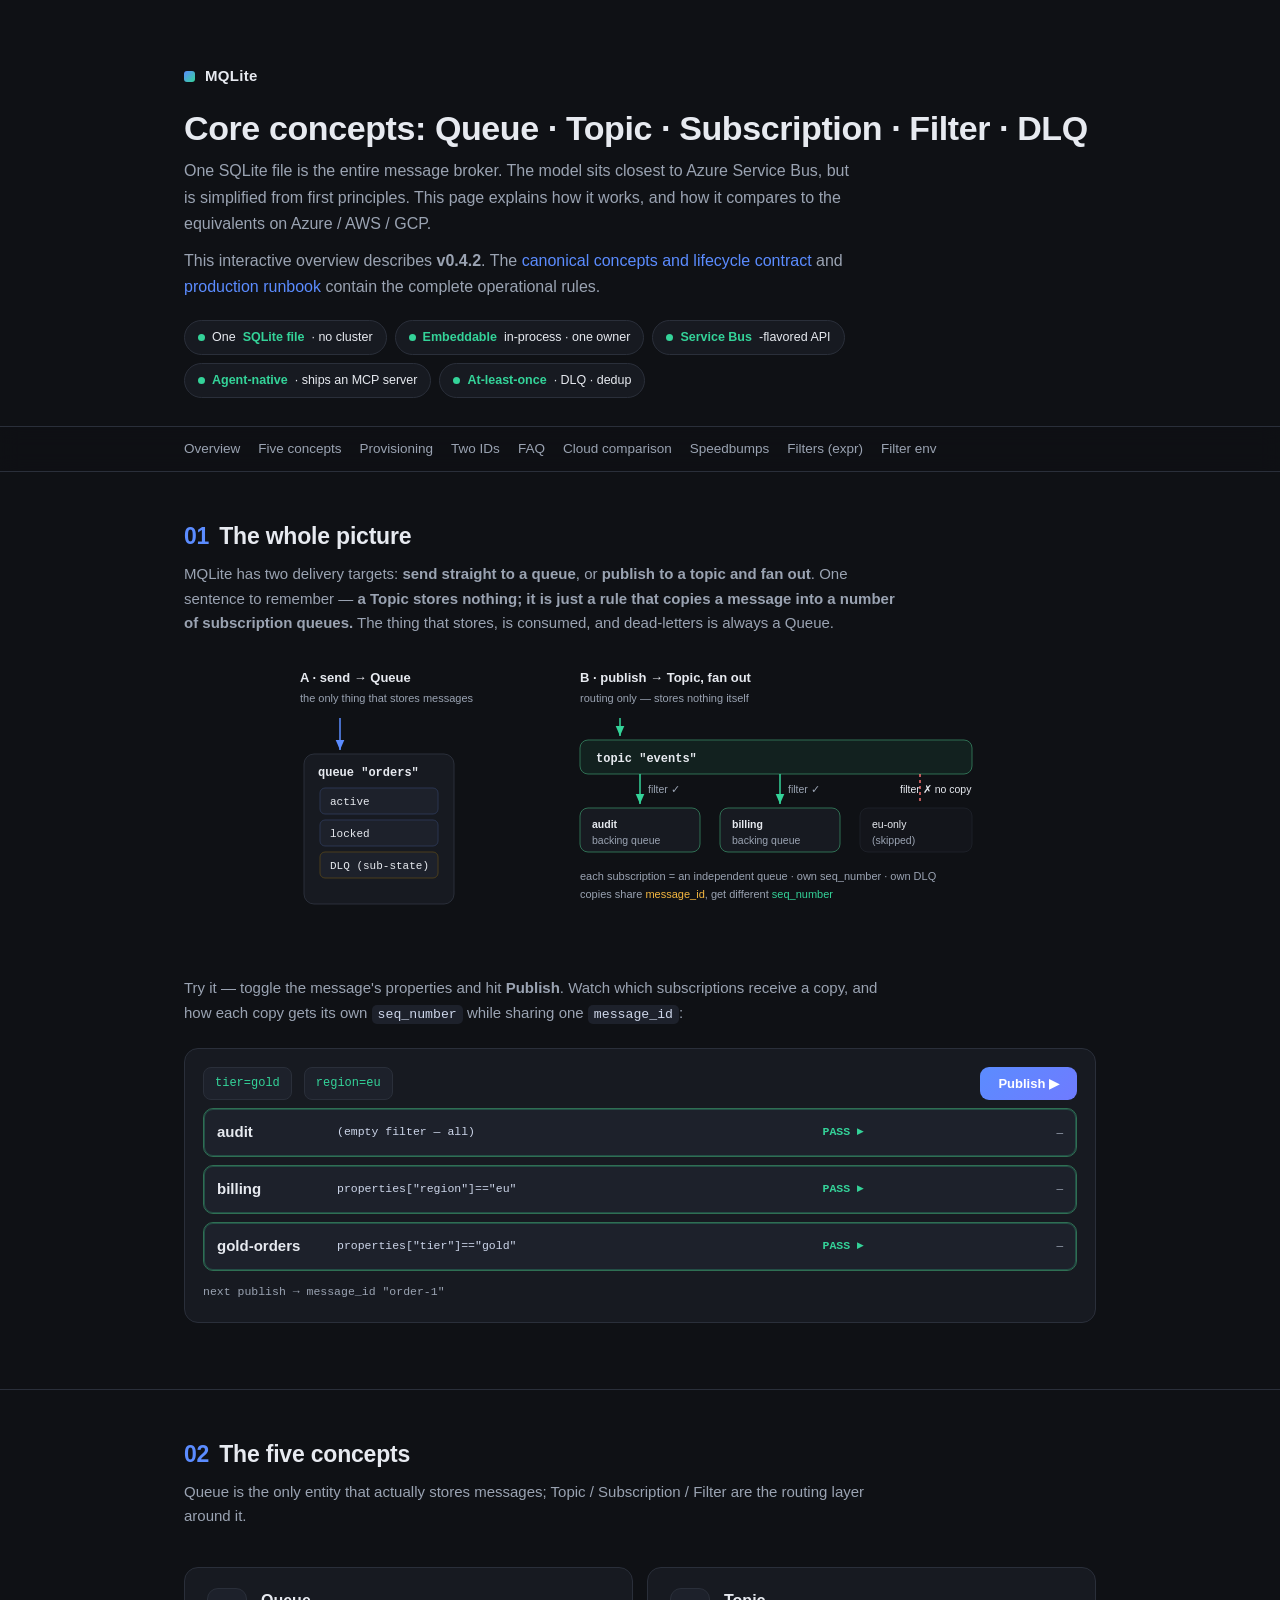
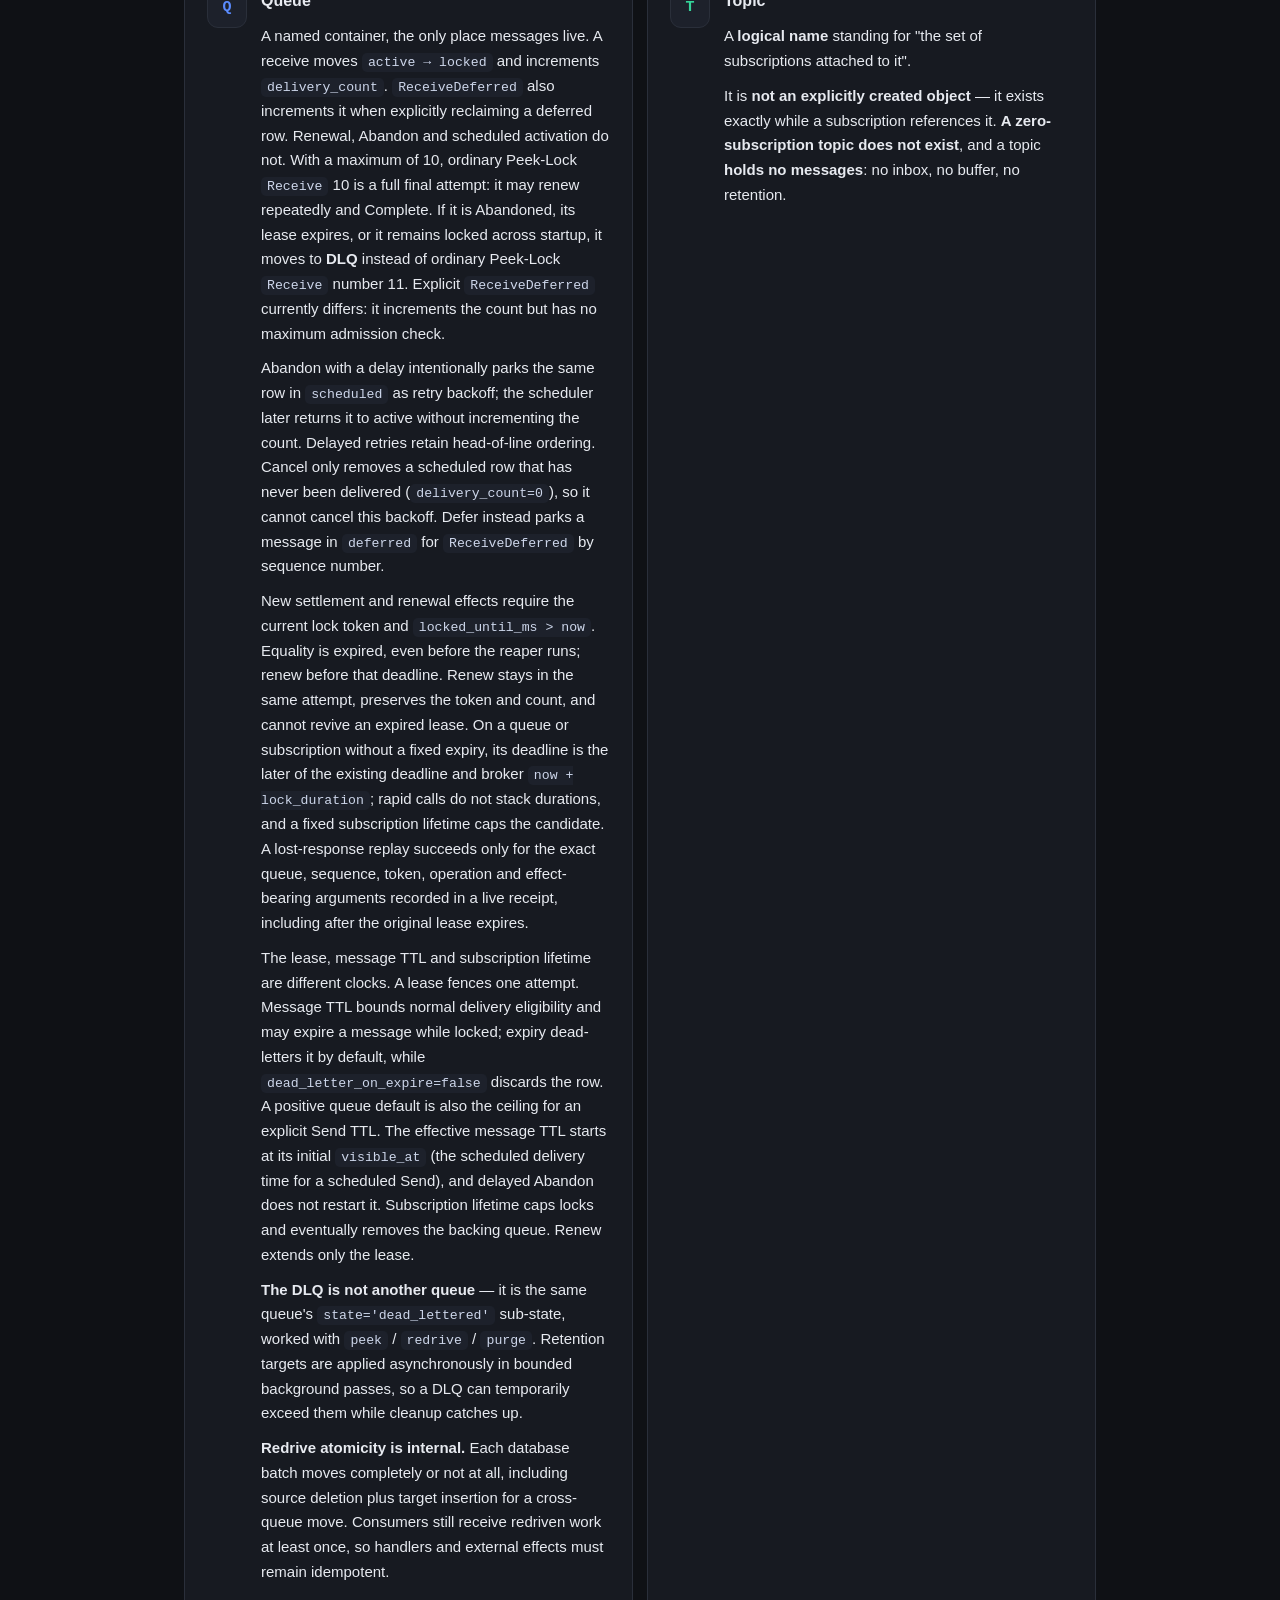
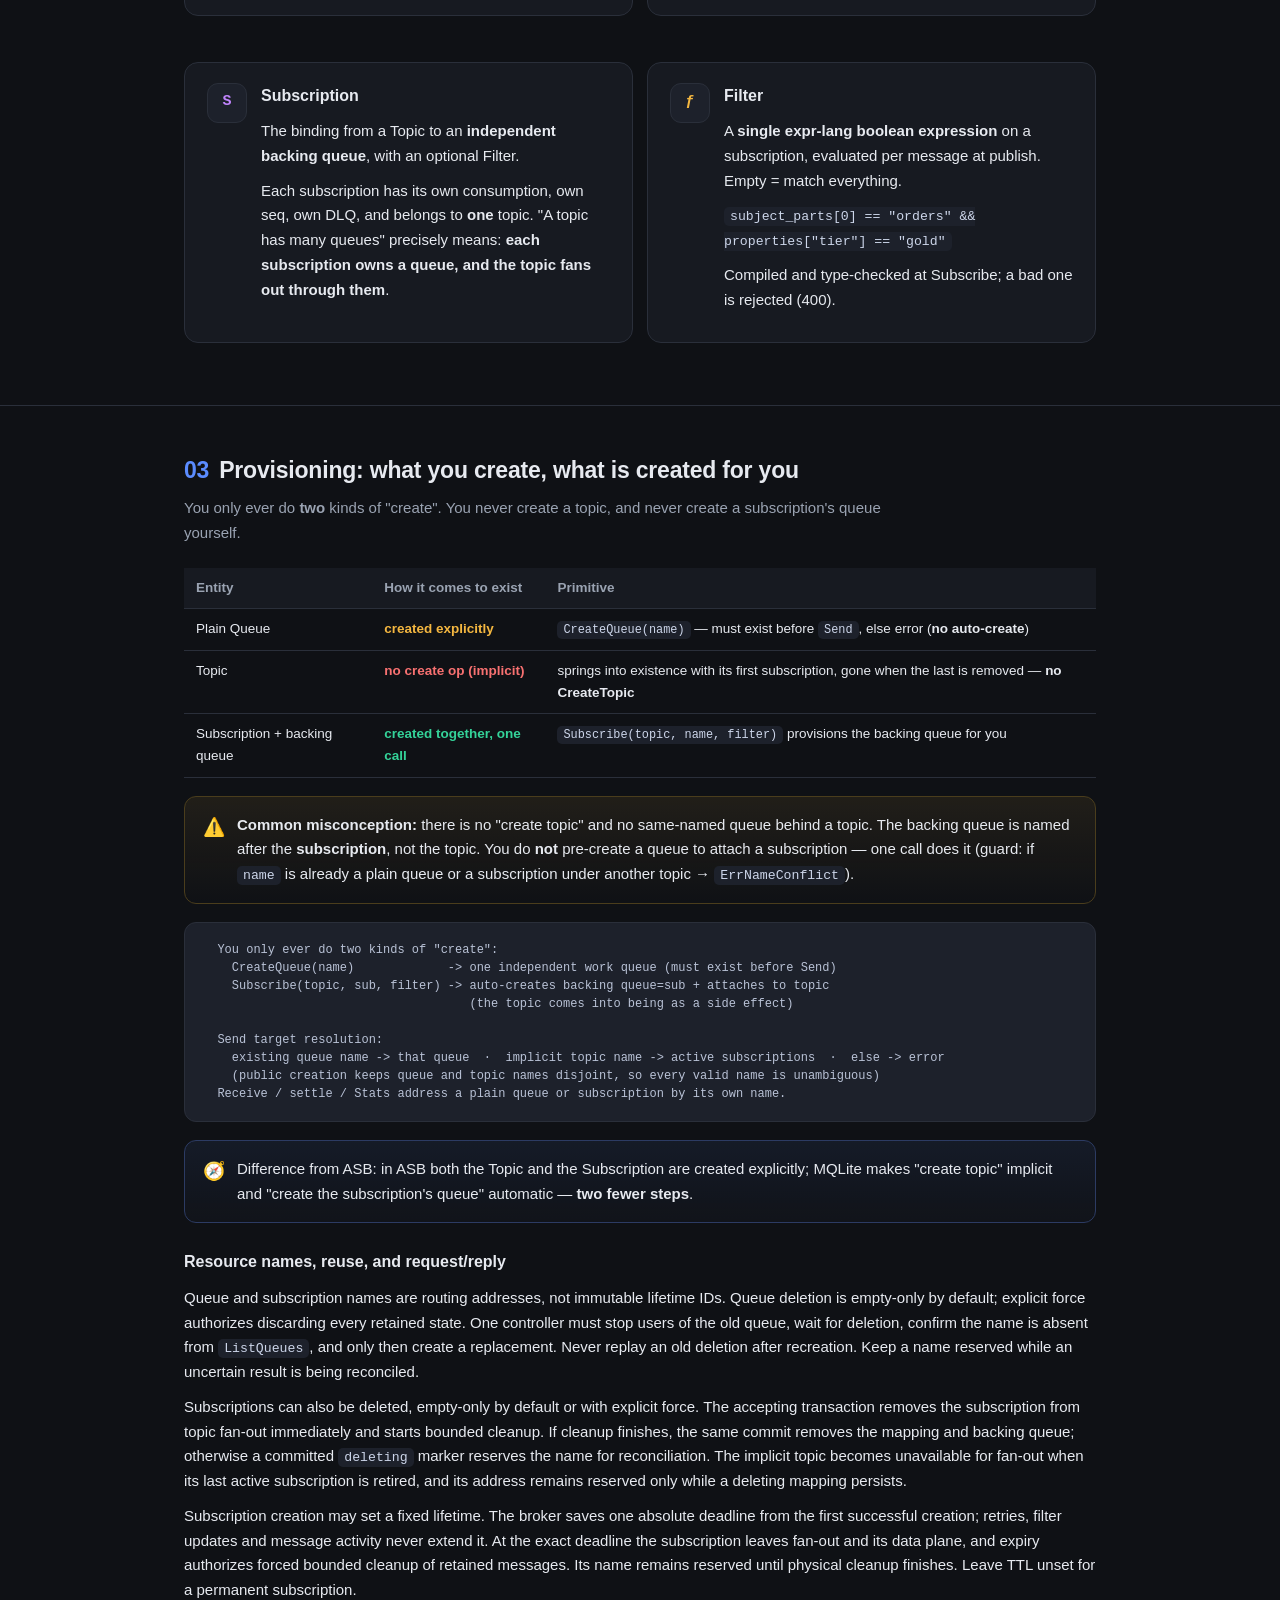
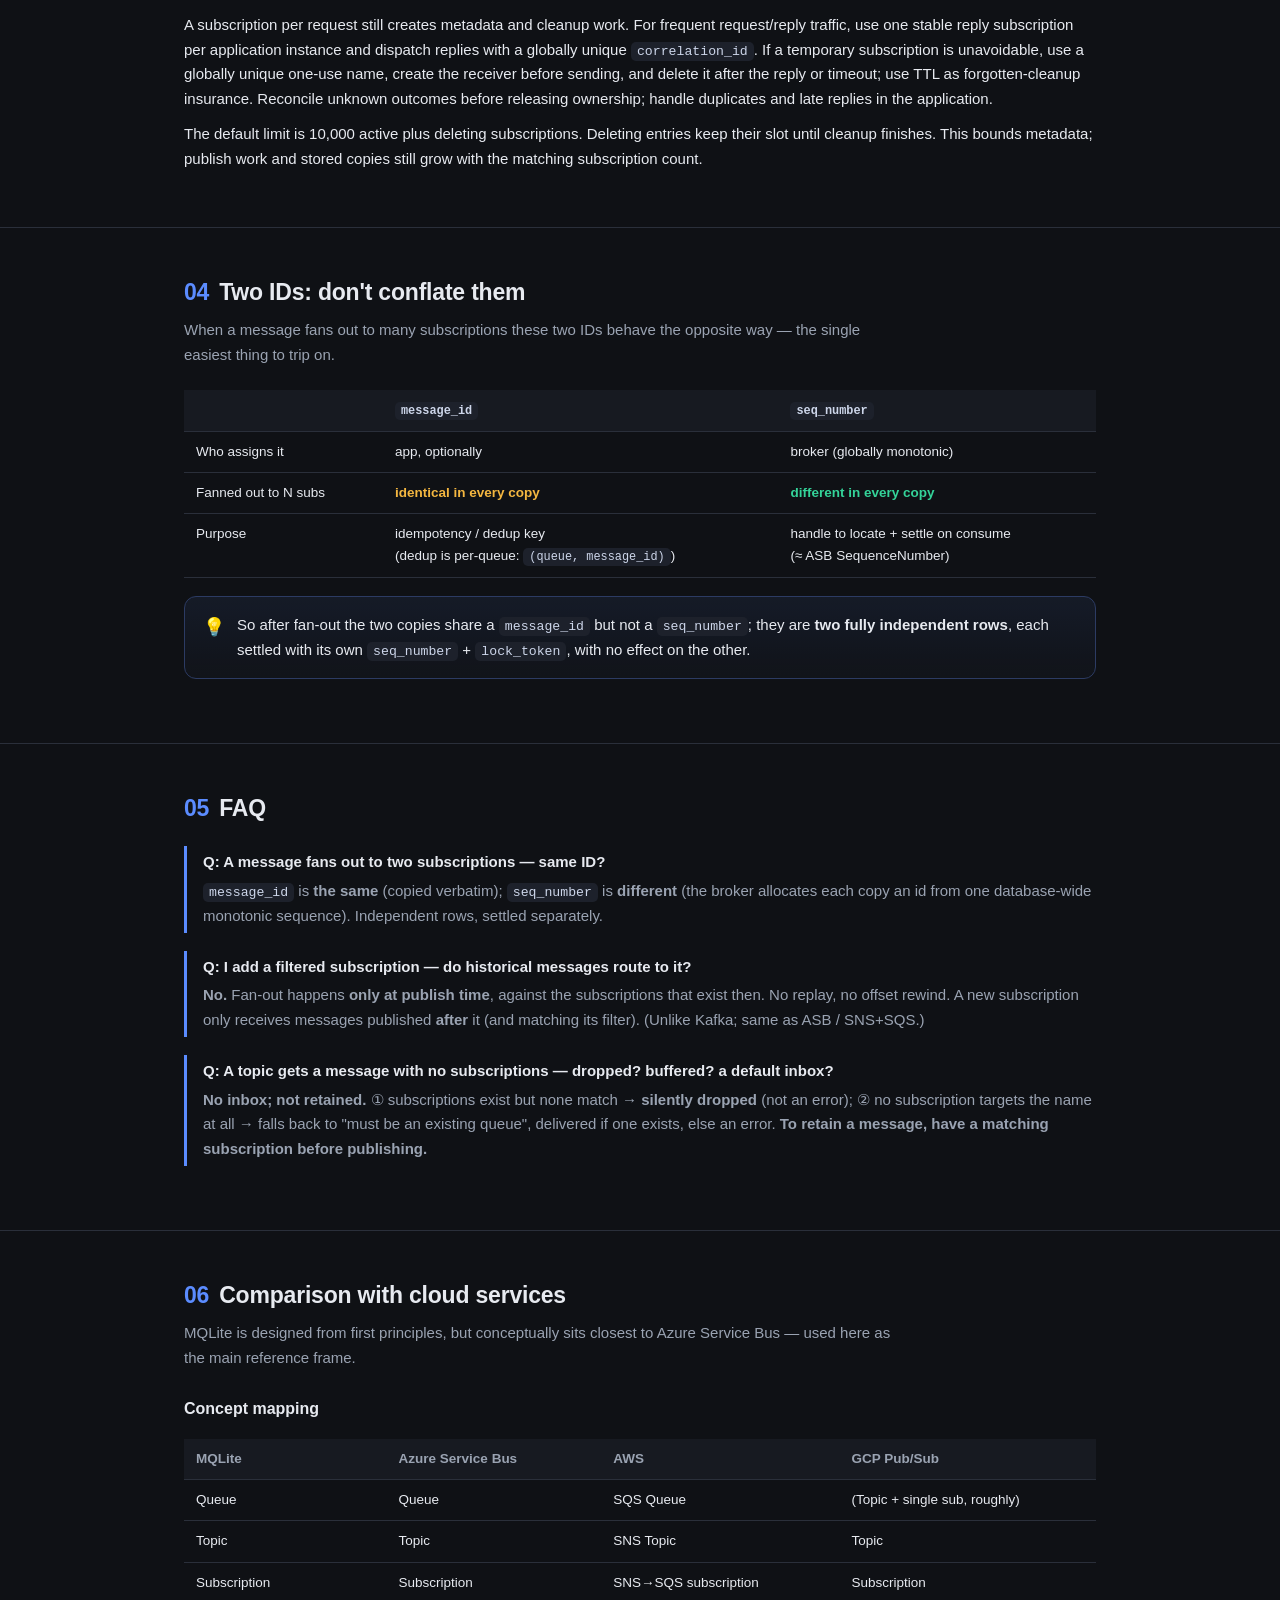
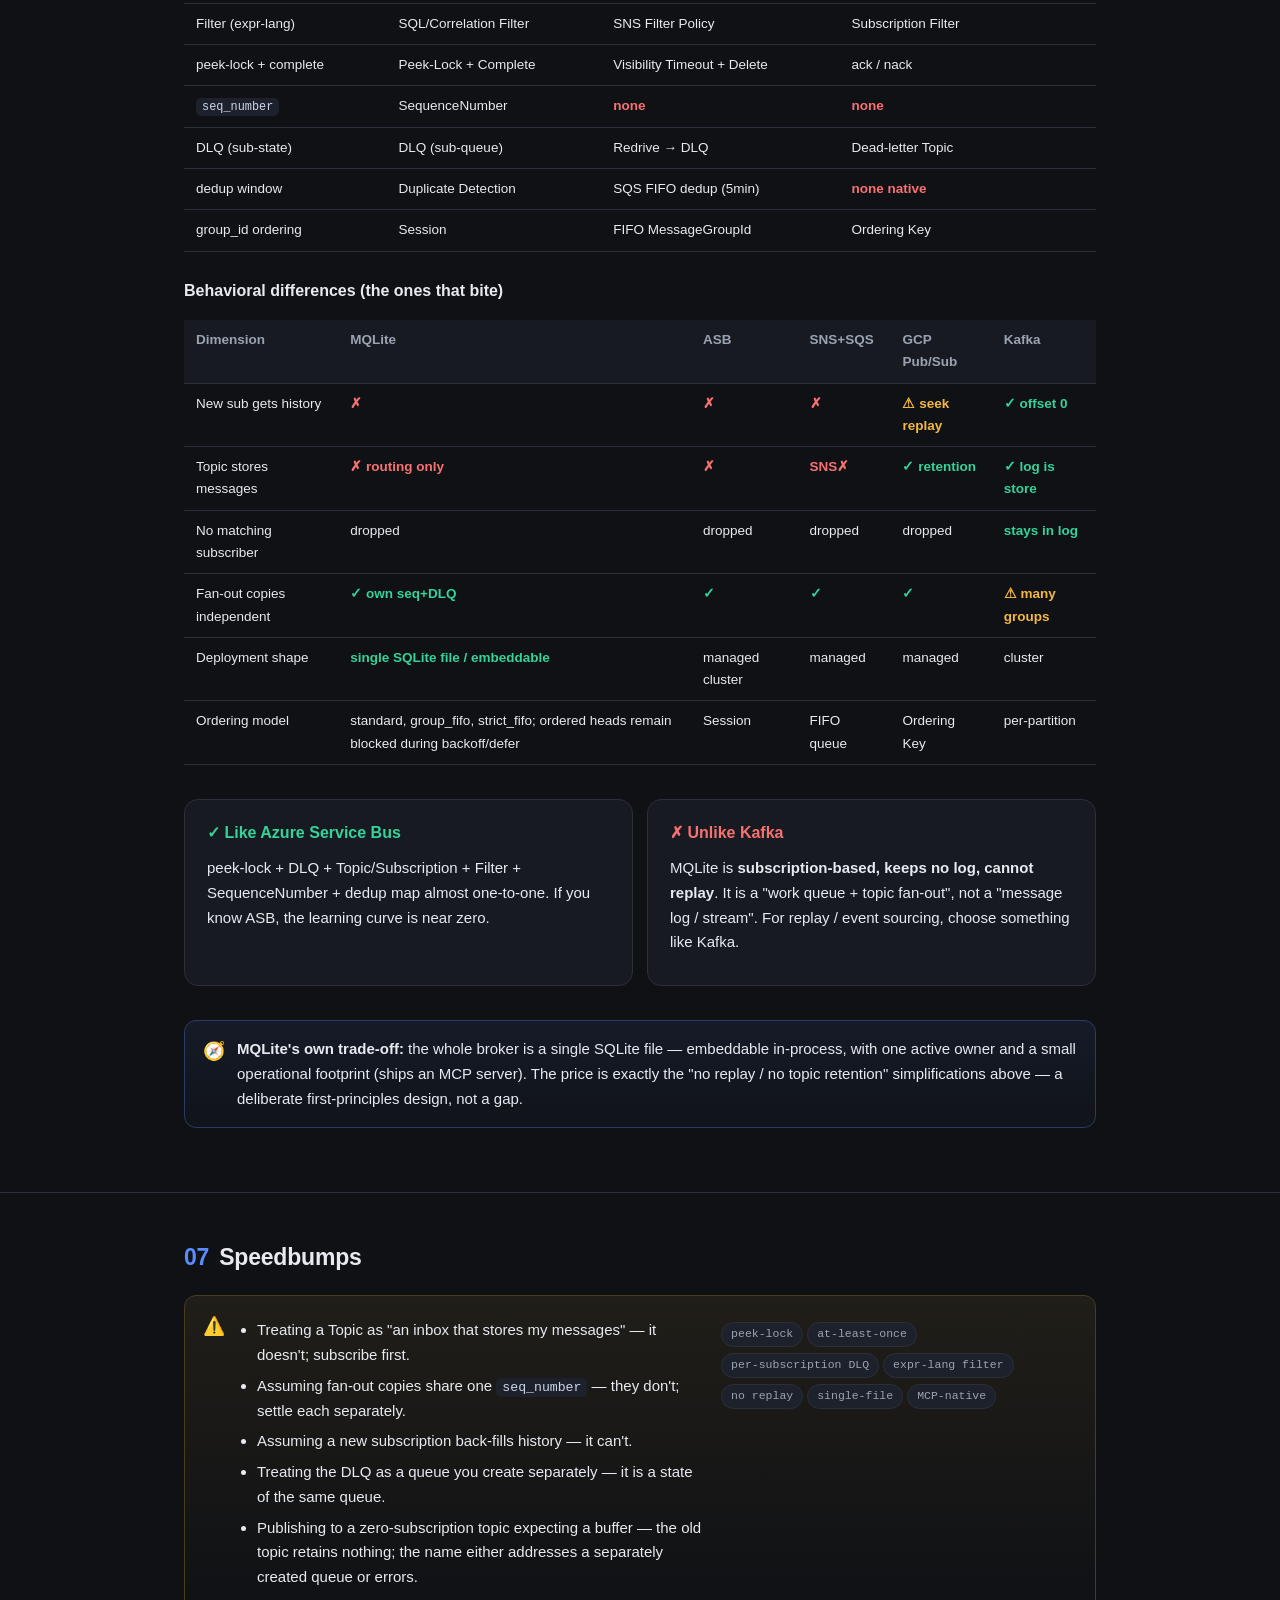
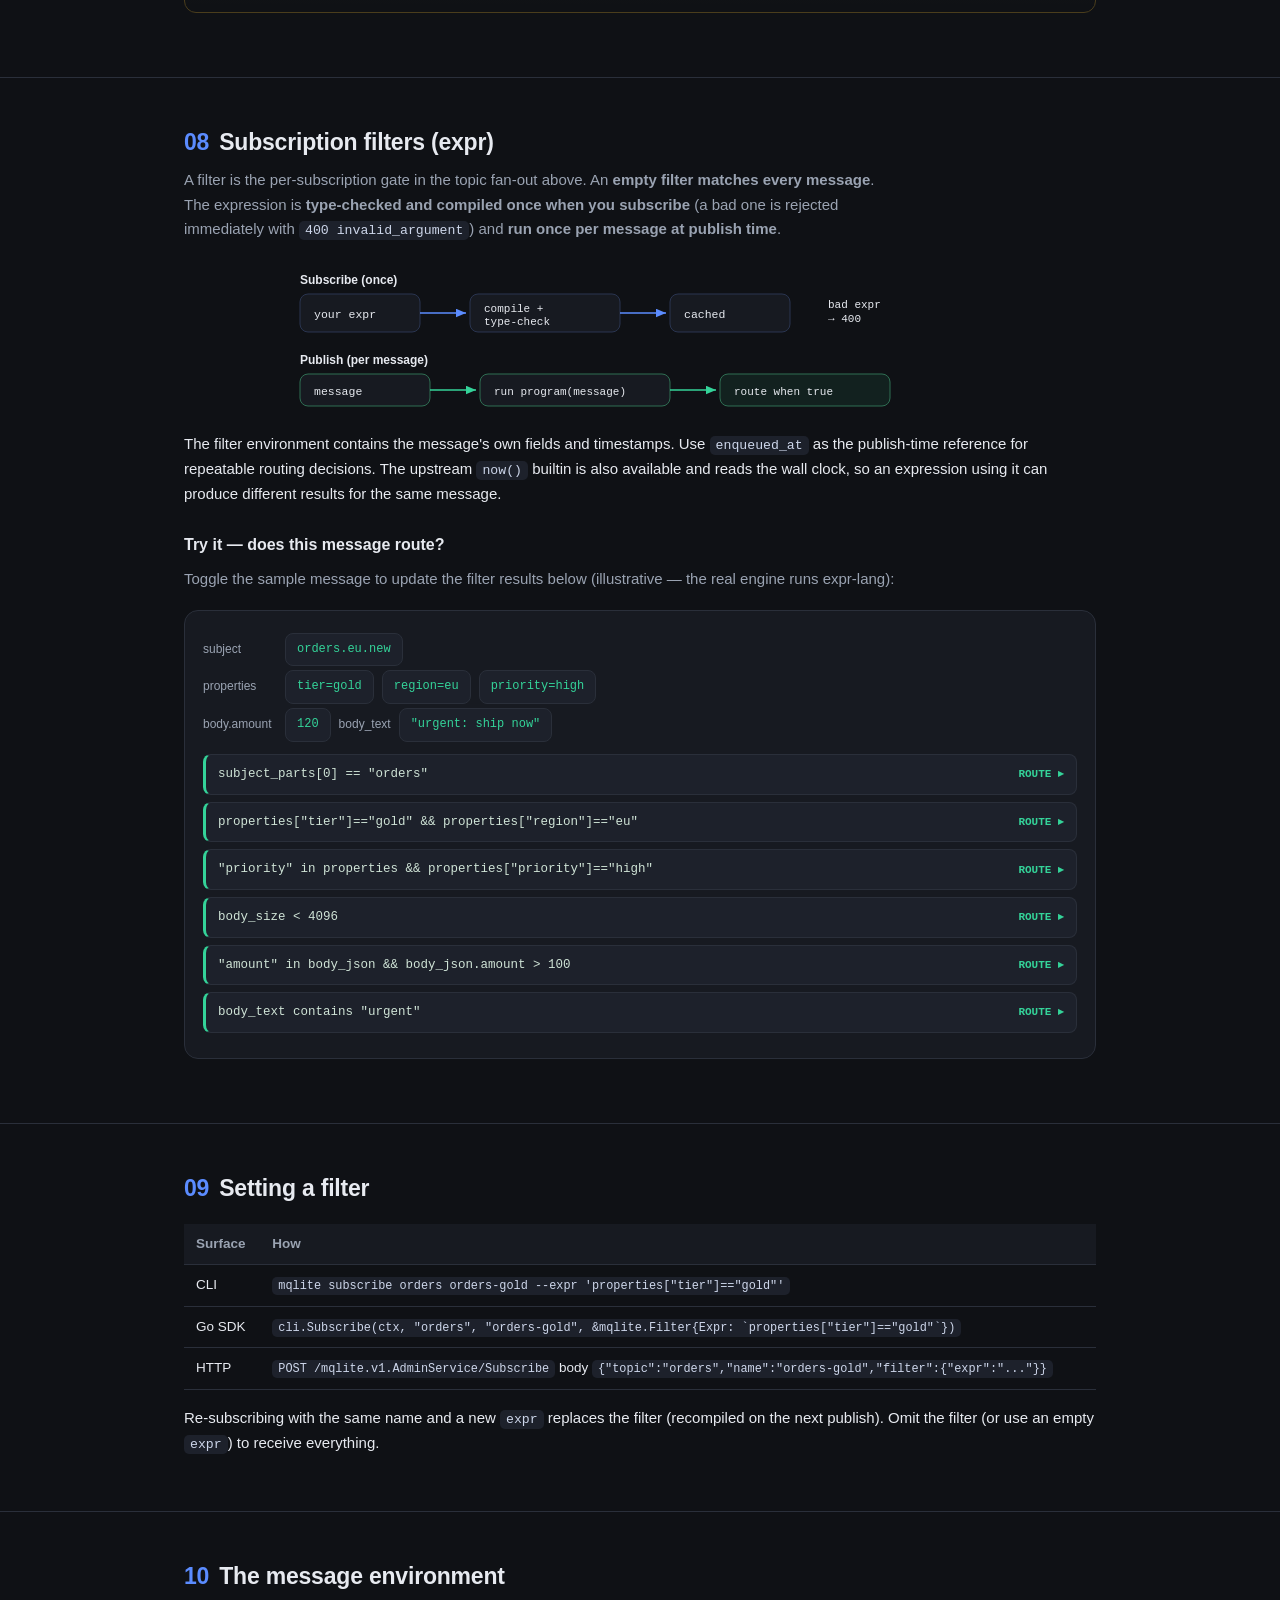
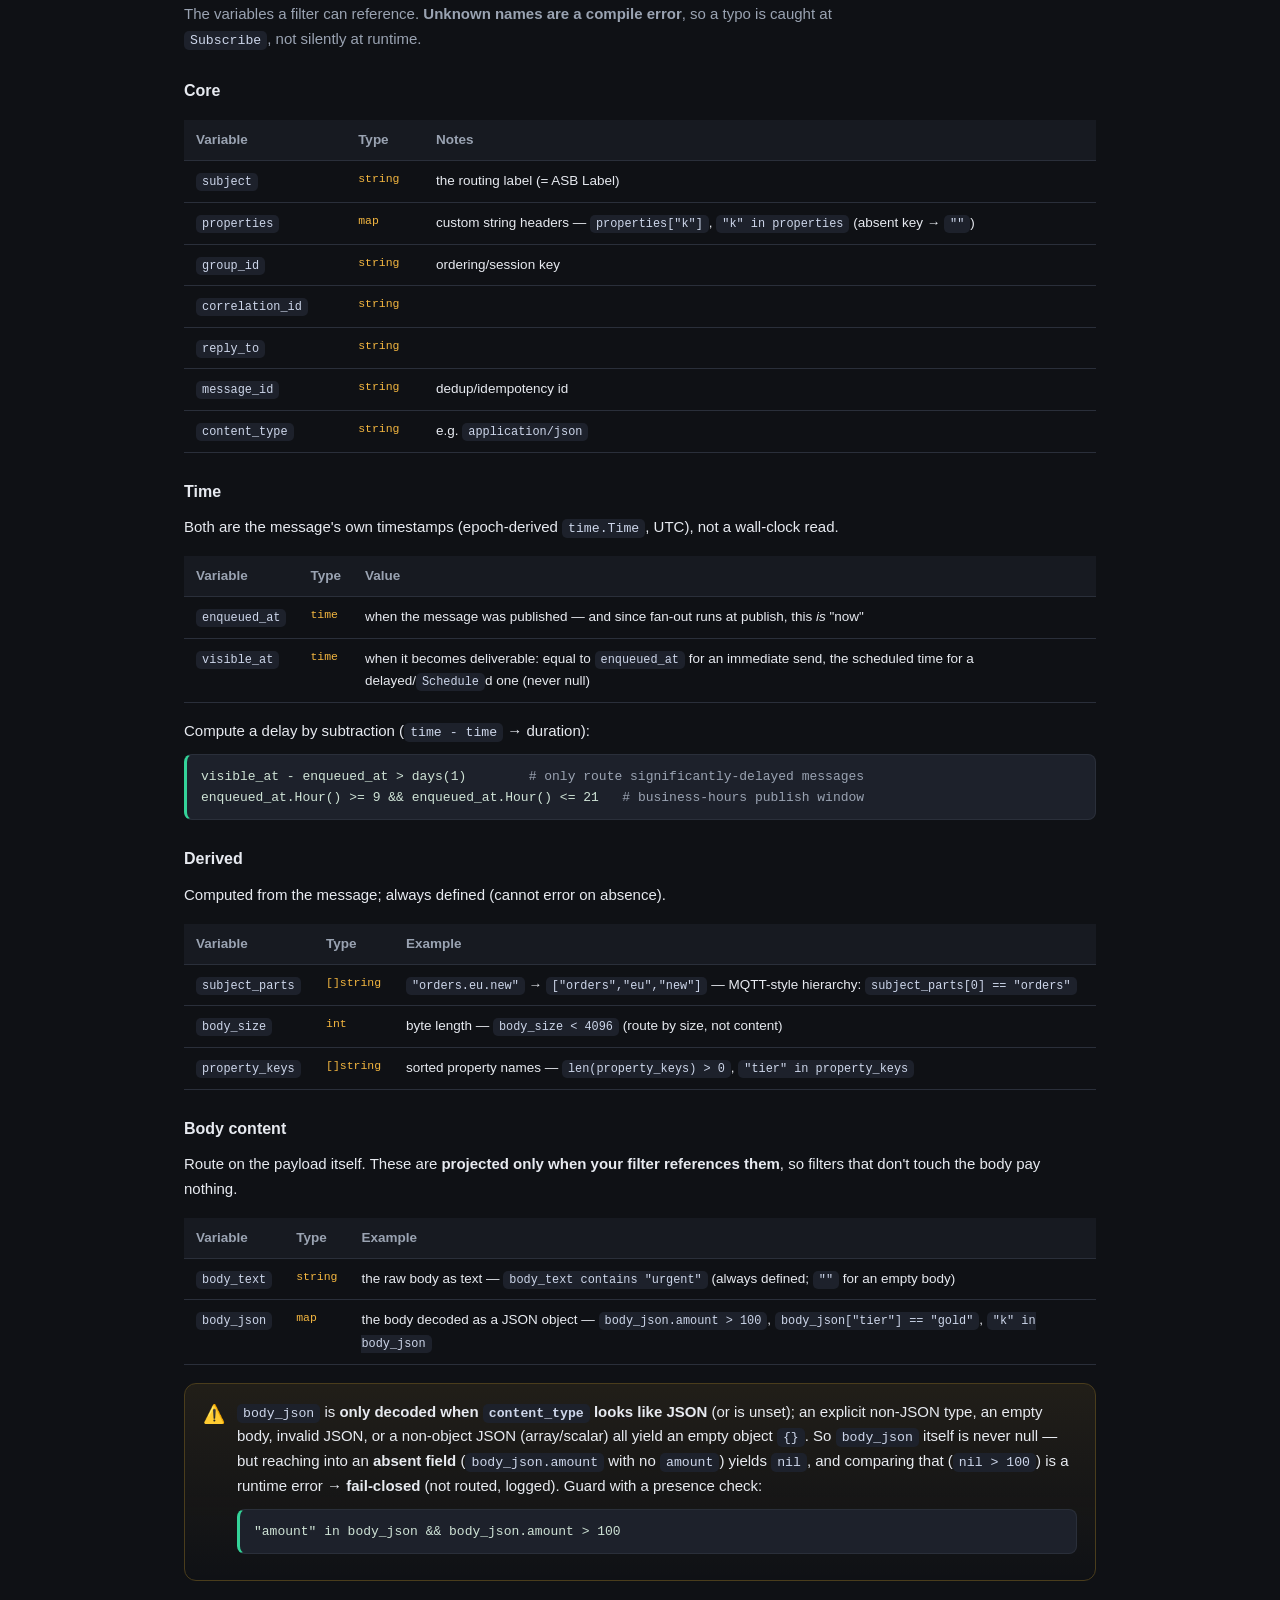
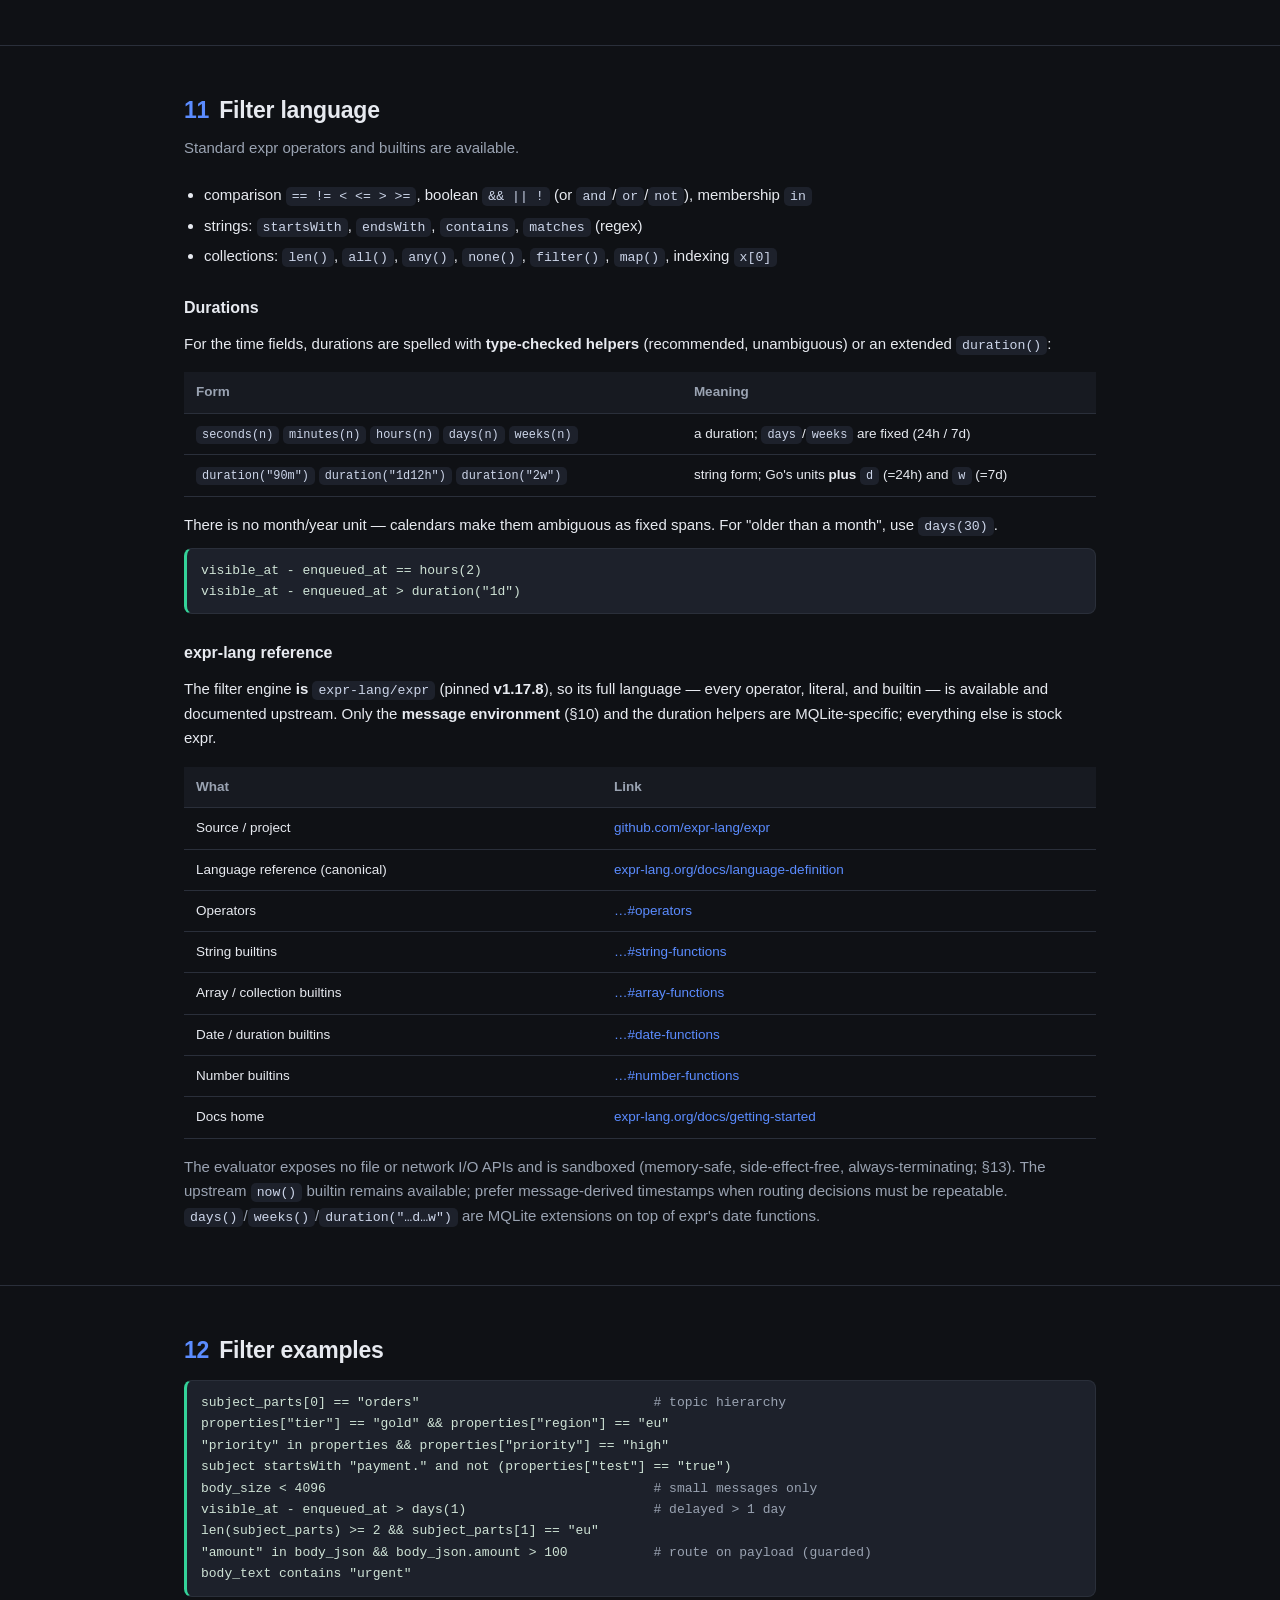
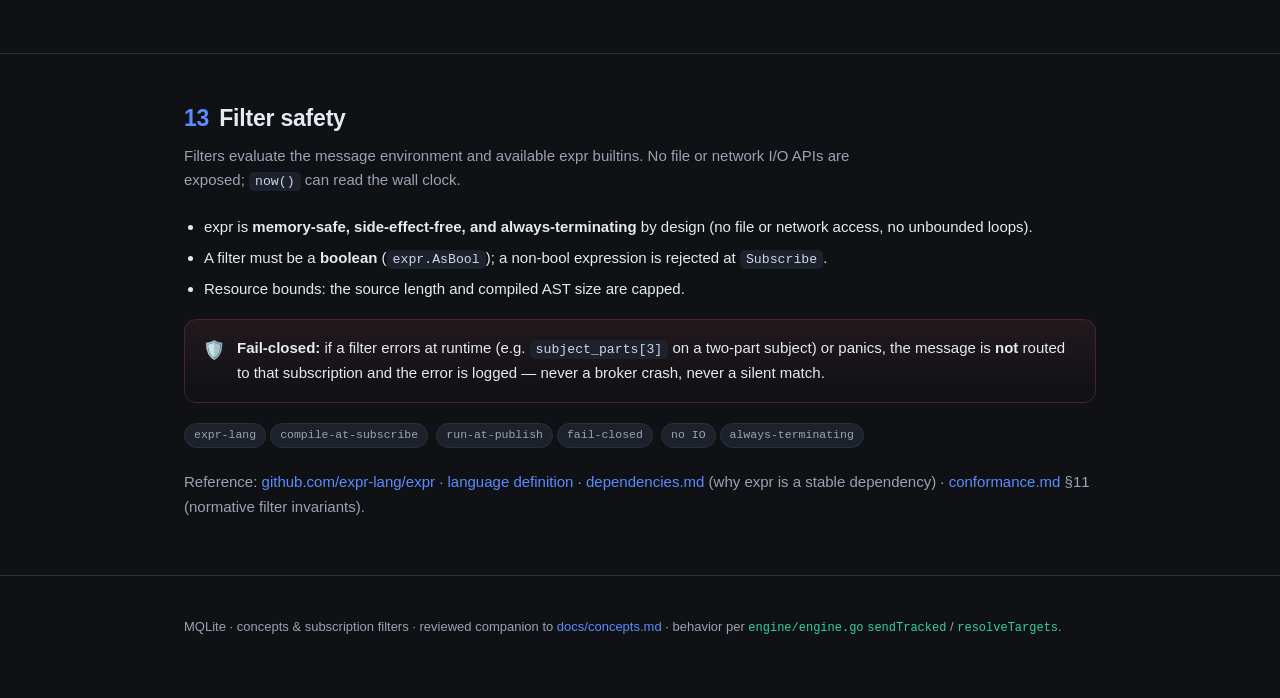
==== commit 090a19e1: "chore: prepare v0.4.2 release (MQLITE-171)" ====
--- a/docs/concepts.html
+++ b/docs/concepts.html
@@ -118,7 +118,7 @@
     <p class="sub">One SQLite file is the entire message broker. The model sits closest
     to Azure Service Bus, but is simplified from first principles. This page explains how
     it works, and how it compares to the equivalents on Azure / AWS / GCP.</p>
-    <p class="sub">This interactive overview describes <b>v0.4.1</b>.
+    <p class="sub">This interactive overview describes <b>v0.4.2</b>.
       The <a href="concepts.md">canonical concepts and lifecycle contract</a> and
       <a href="operations.md">production runbook</a> contain the complete operational rules.</p>
     <div class="adv">
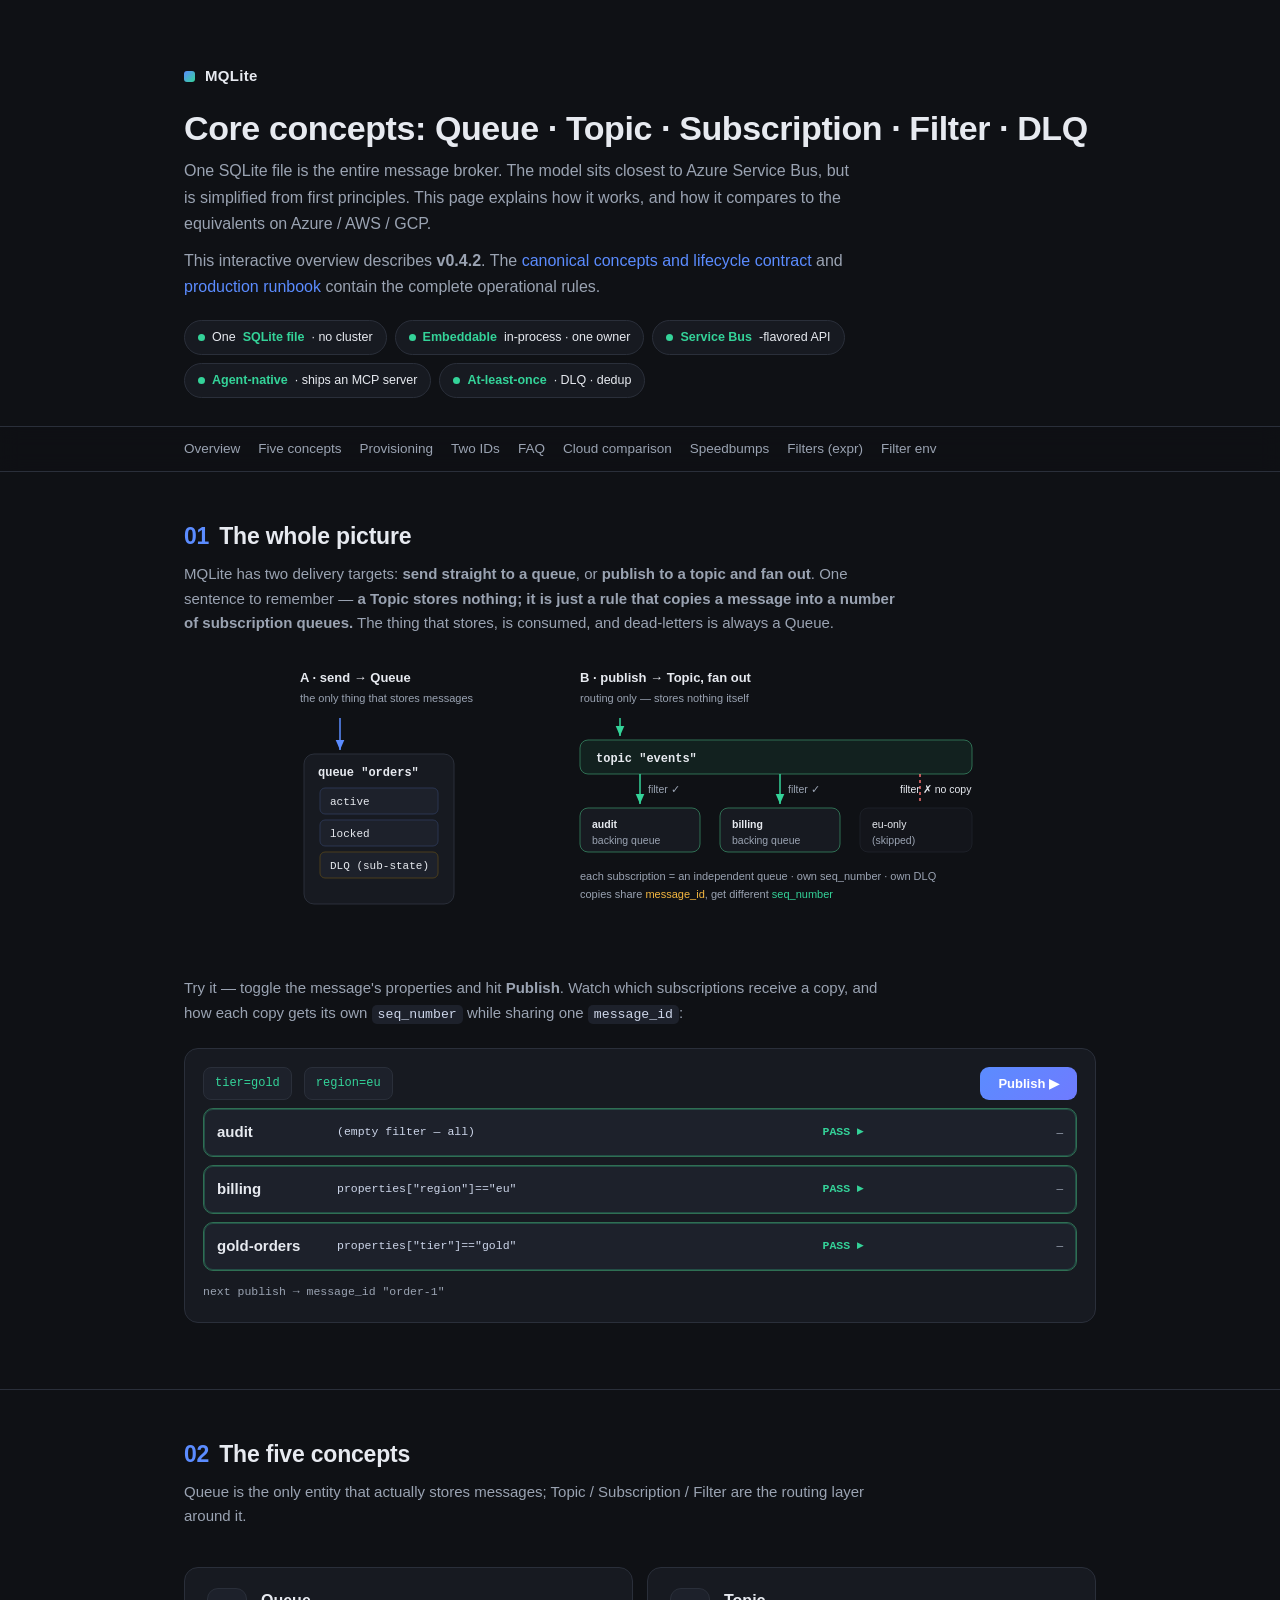
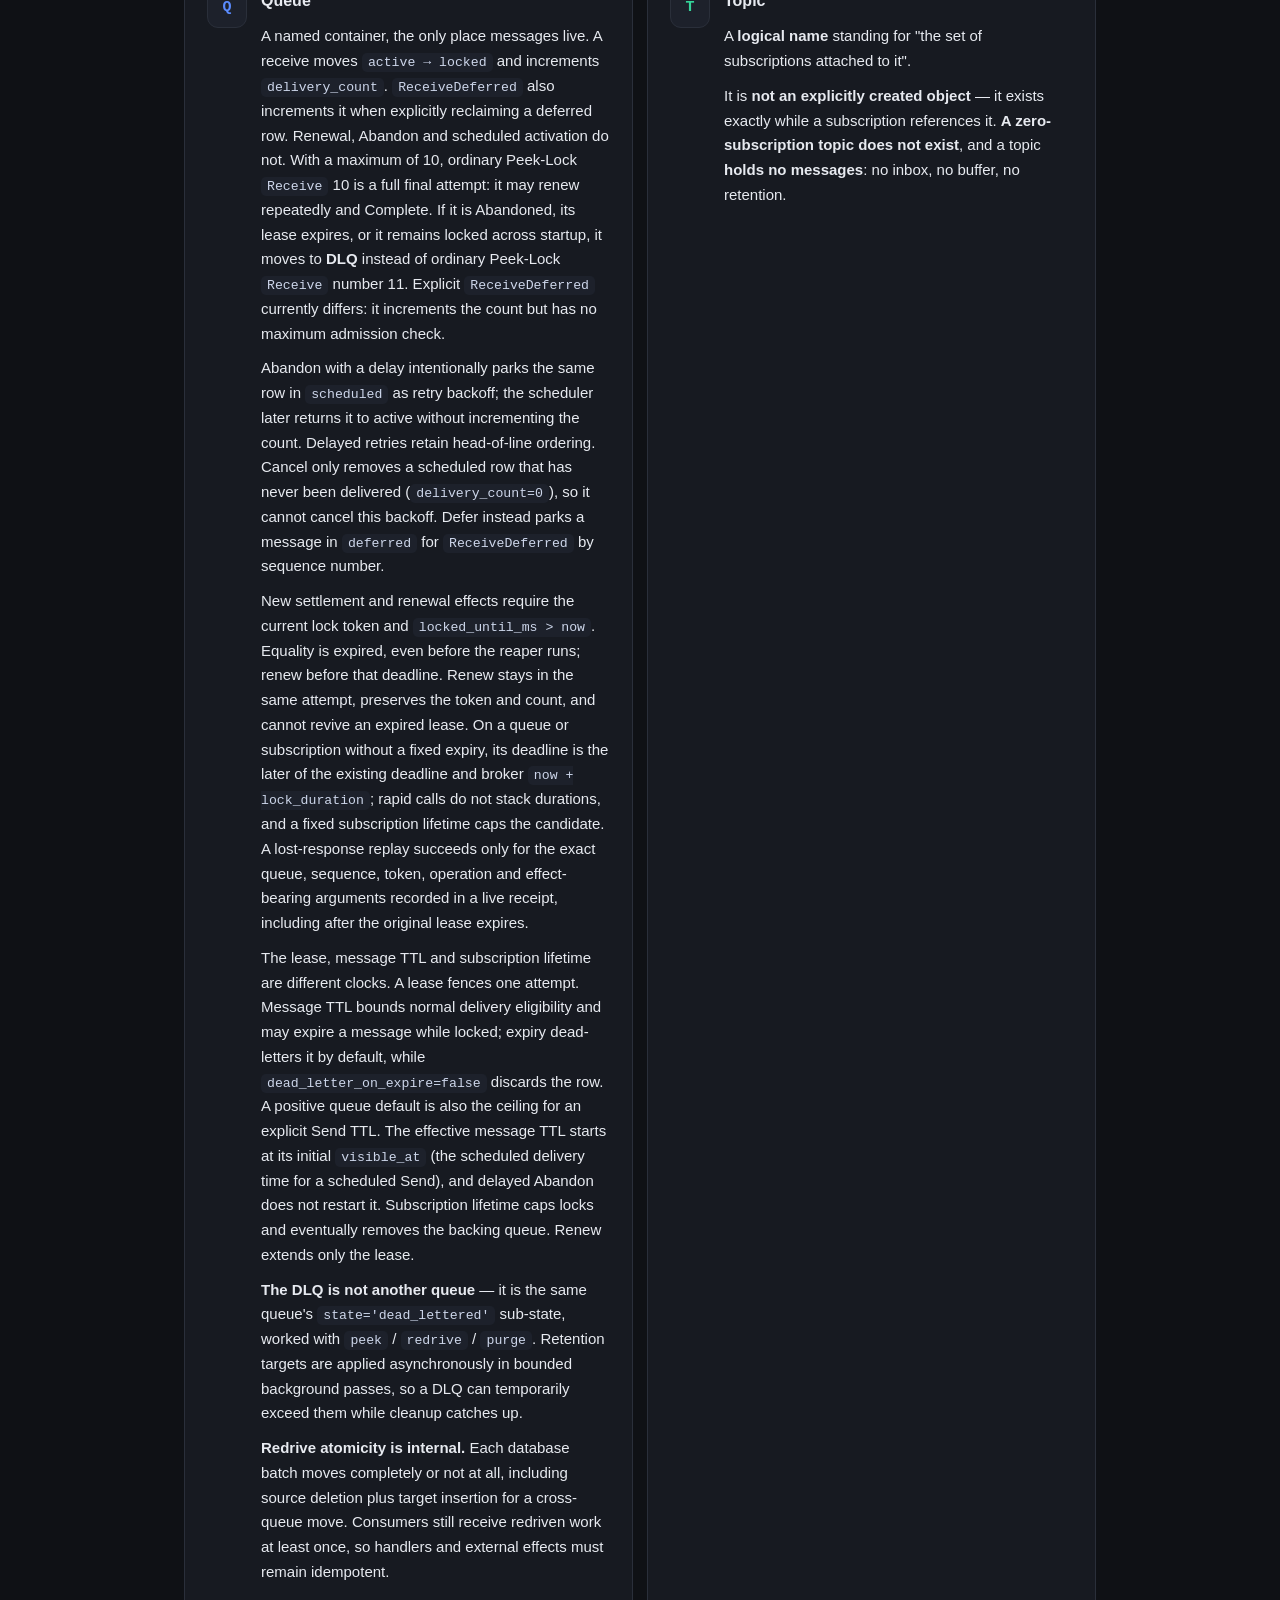
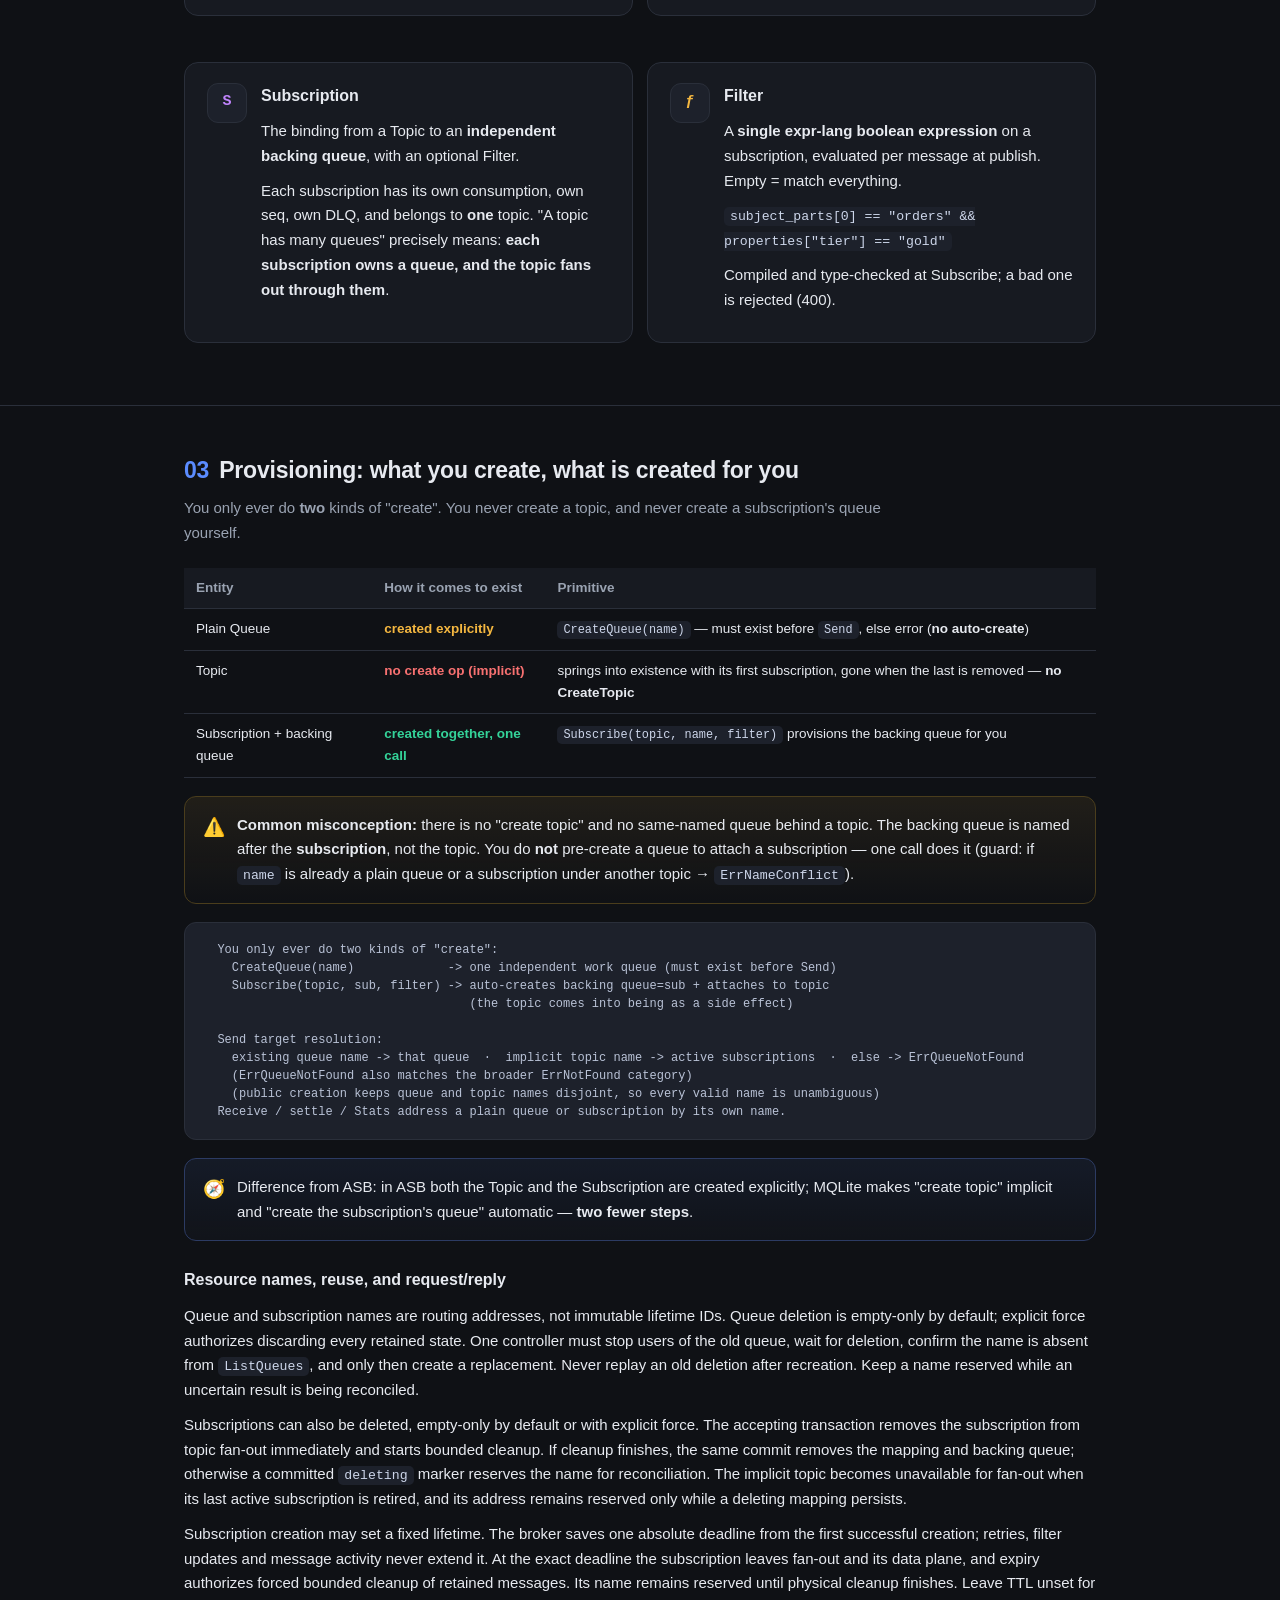
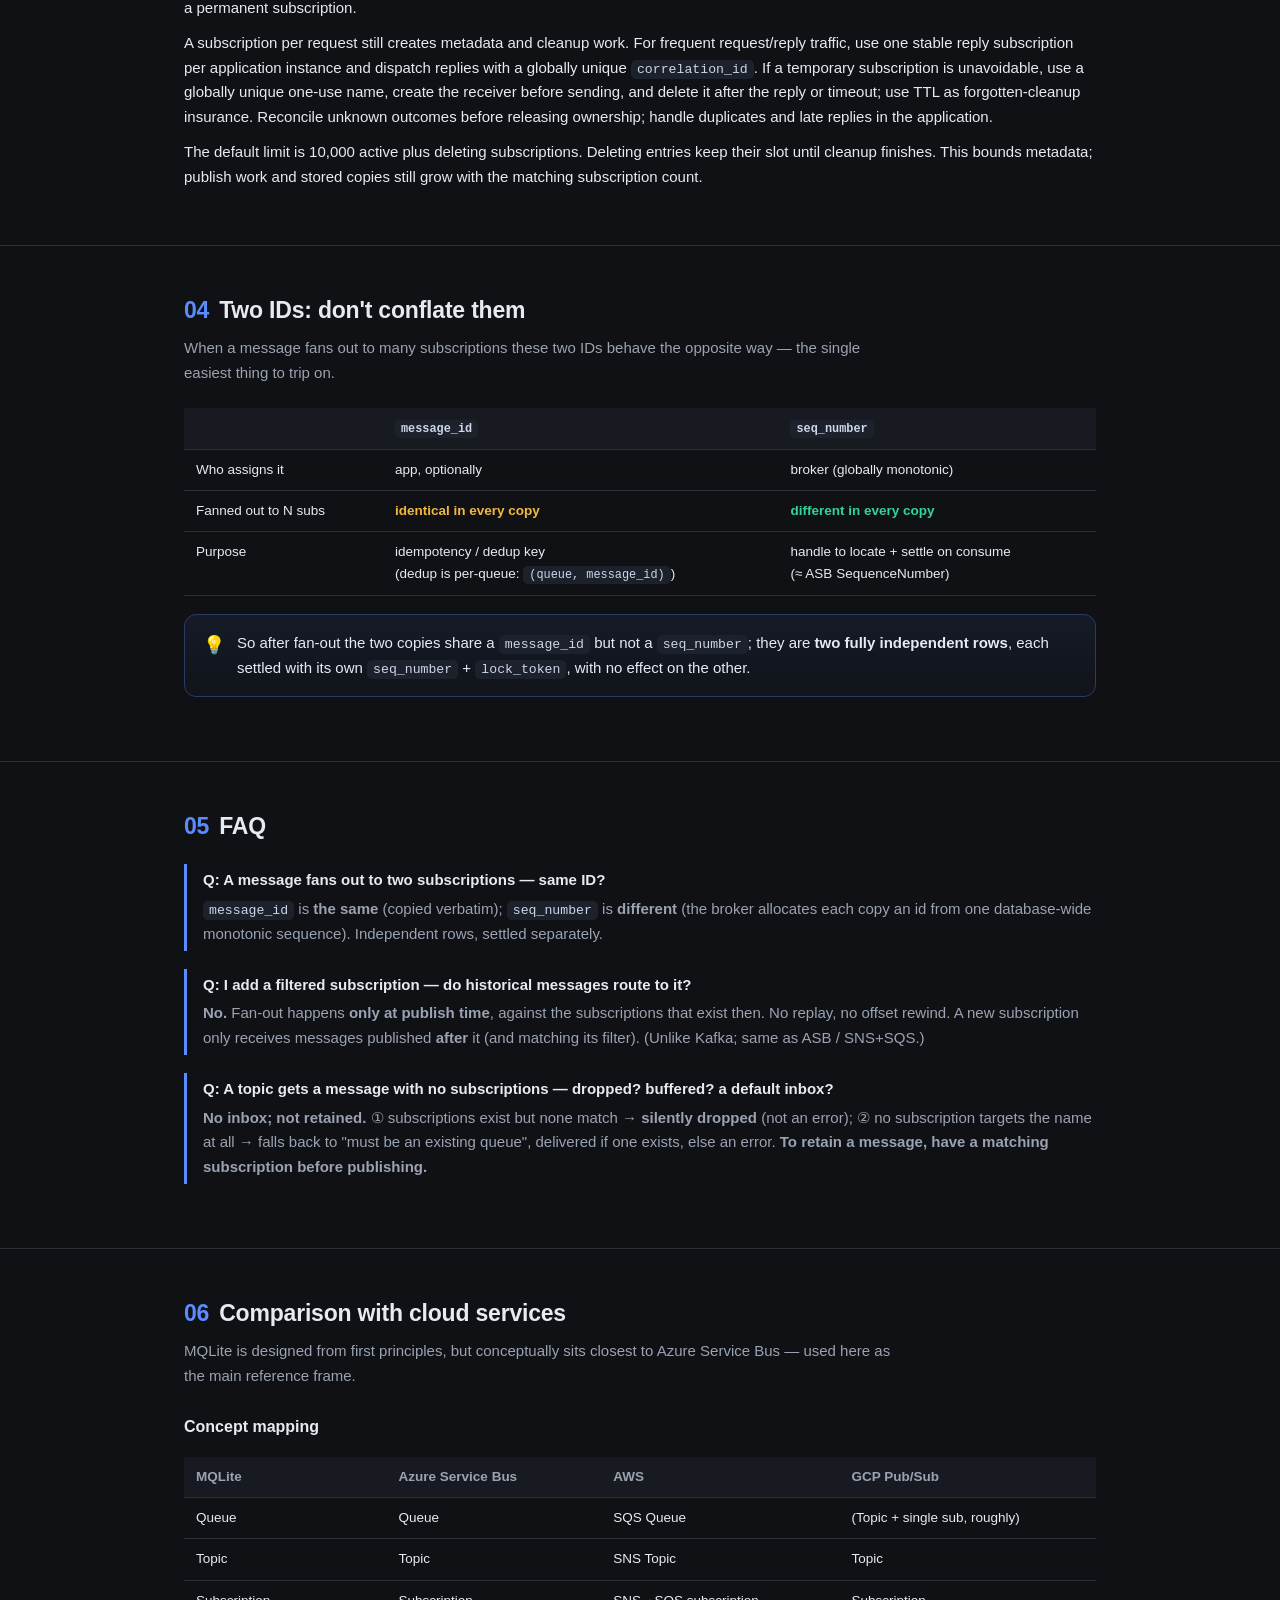
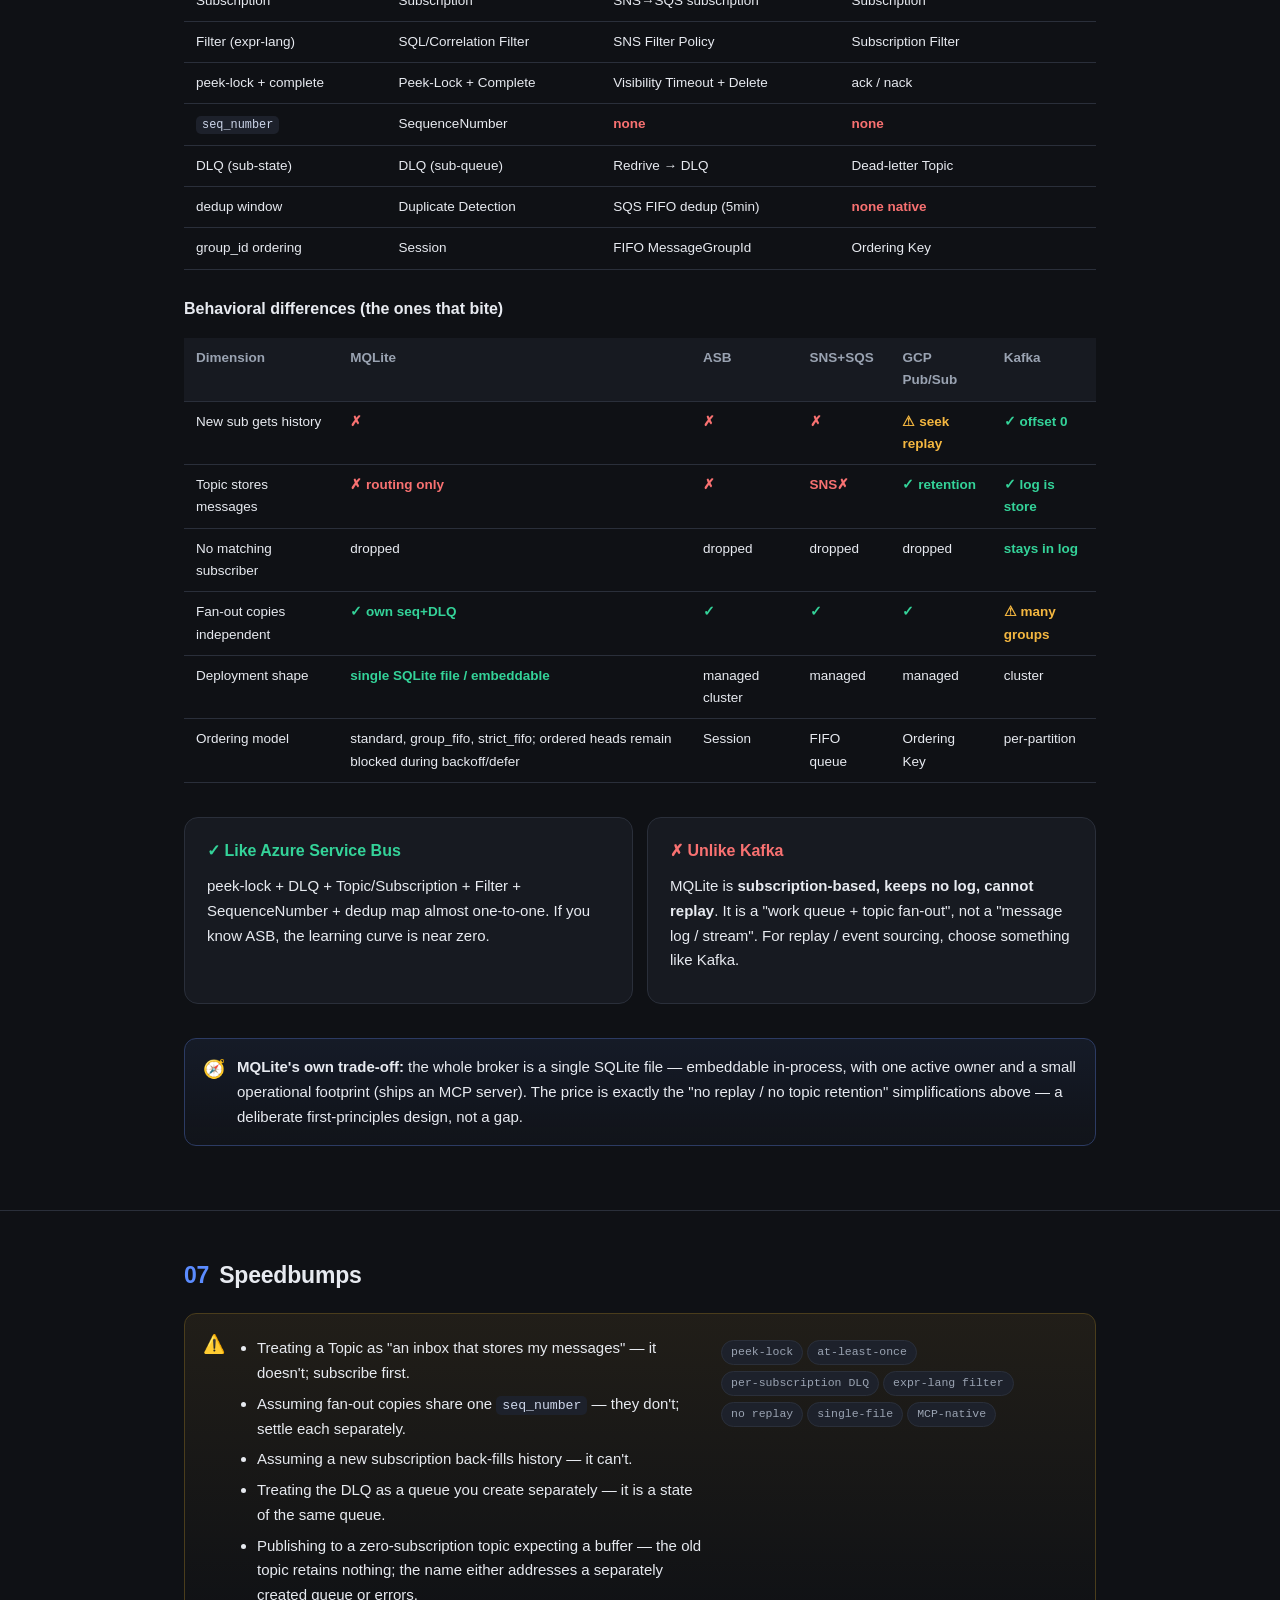
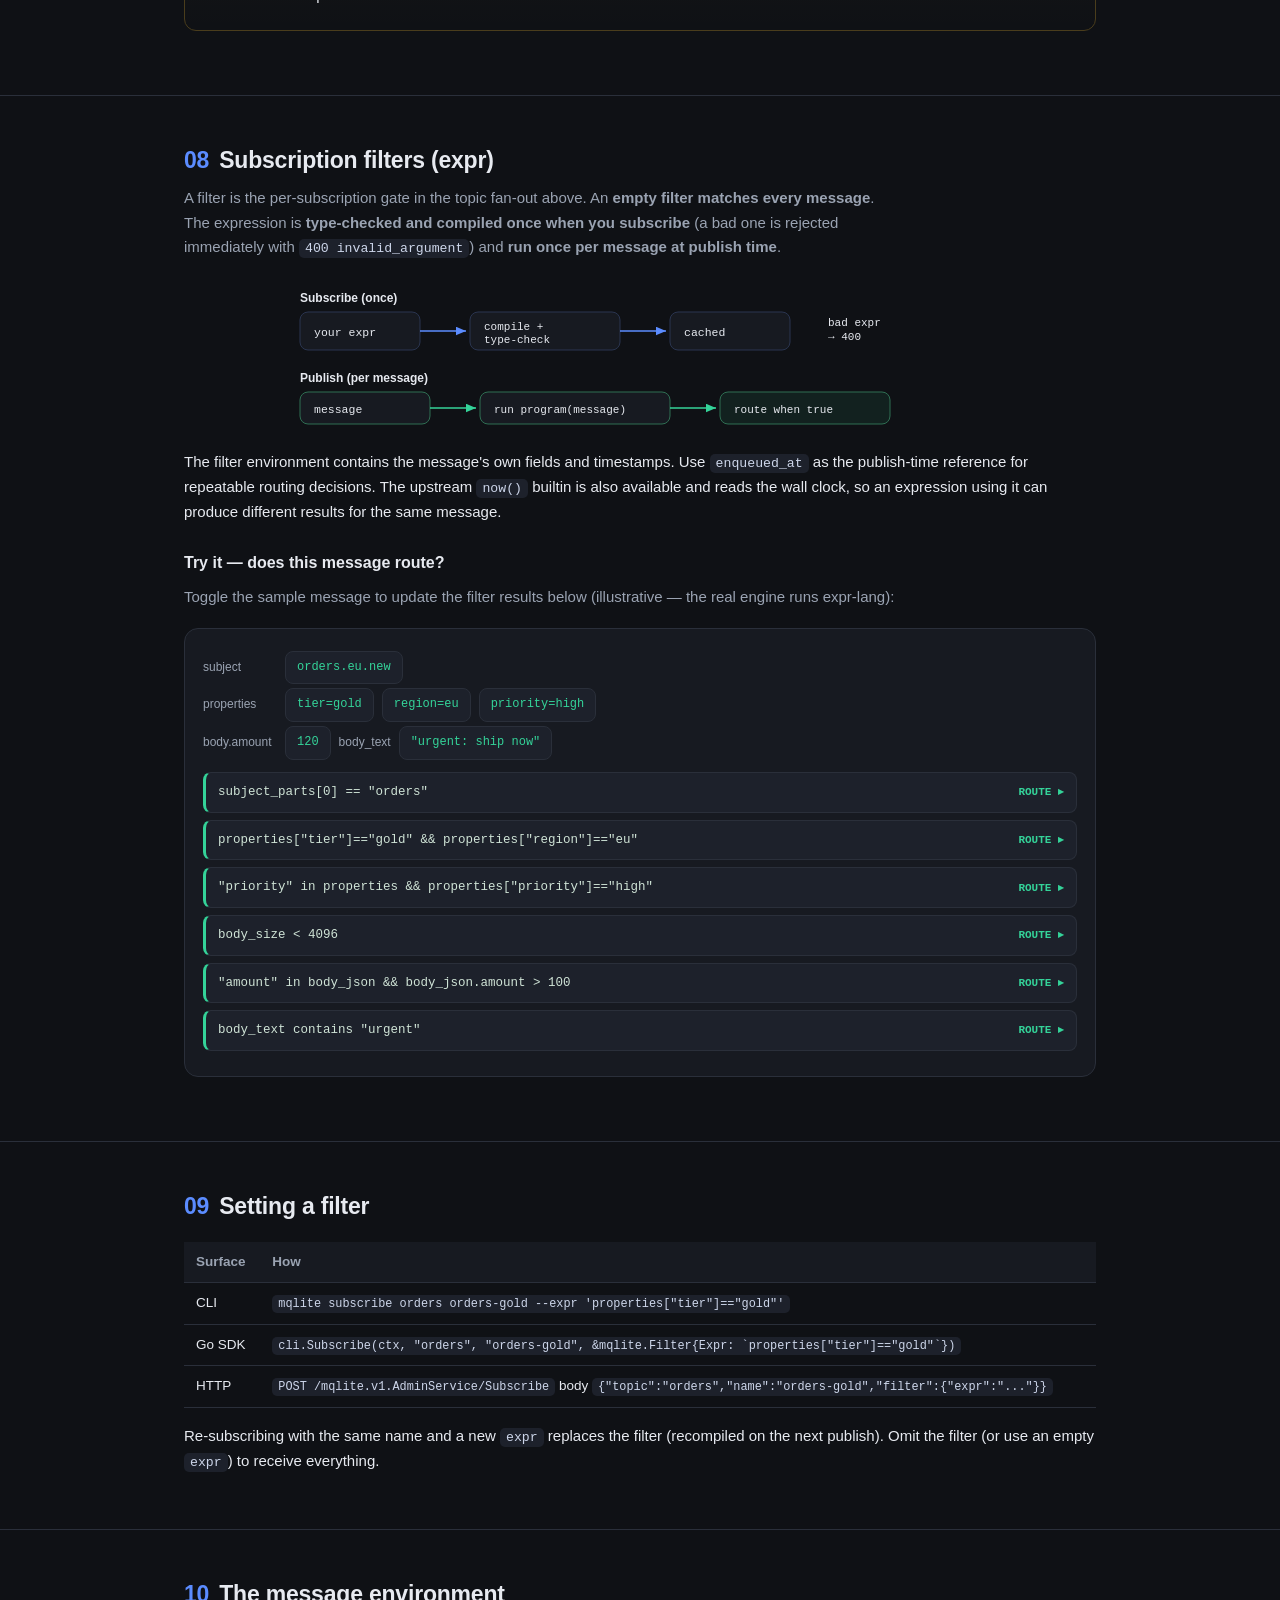
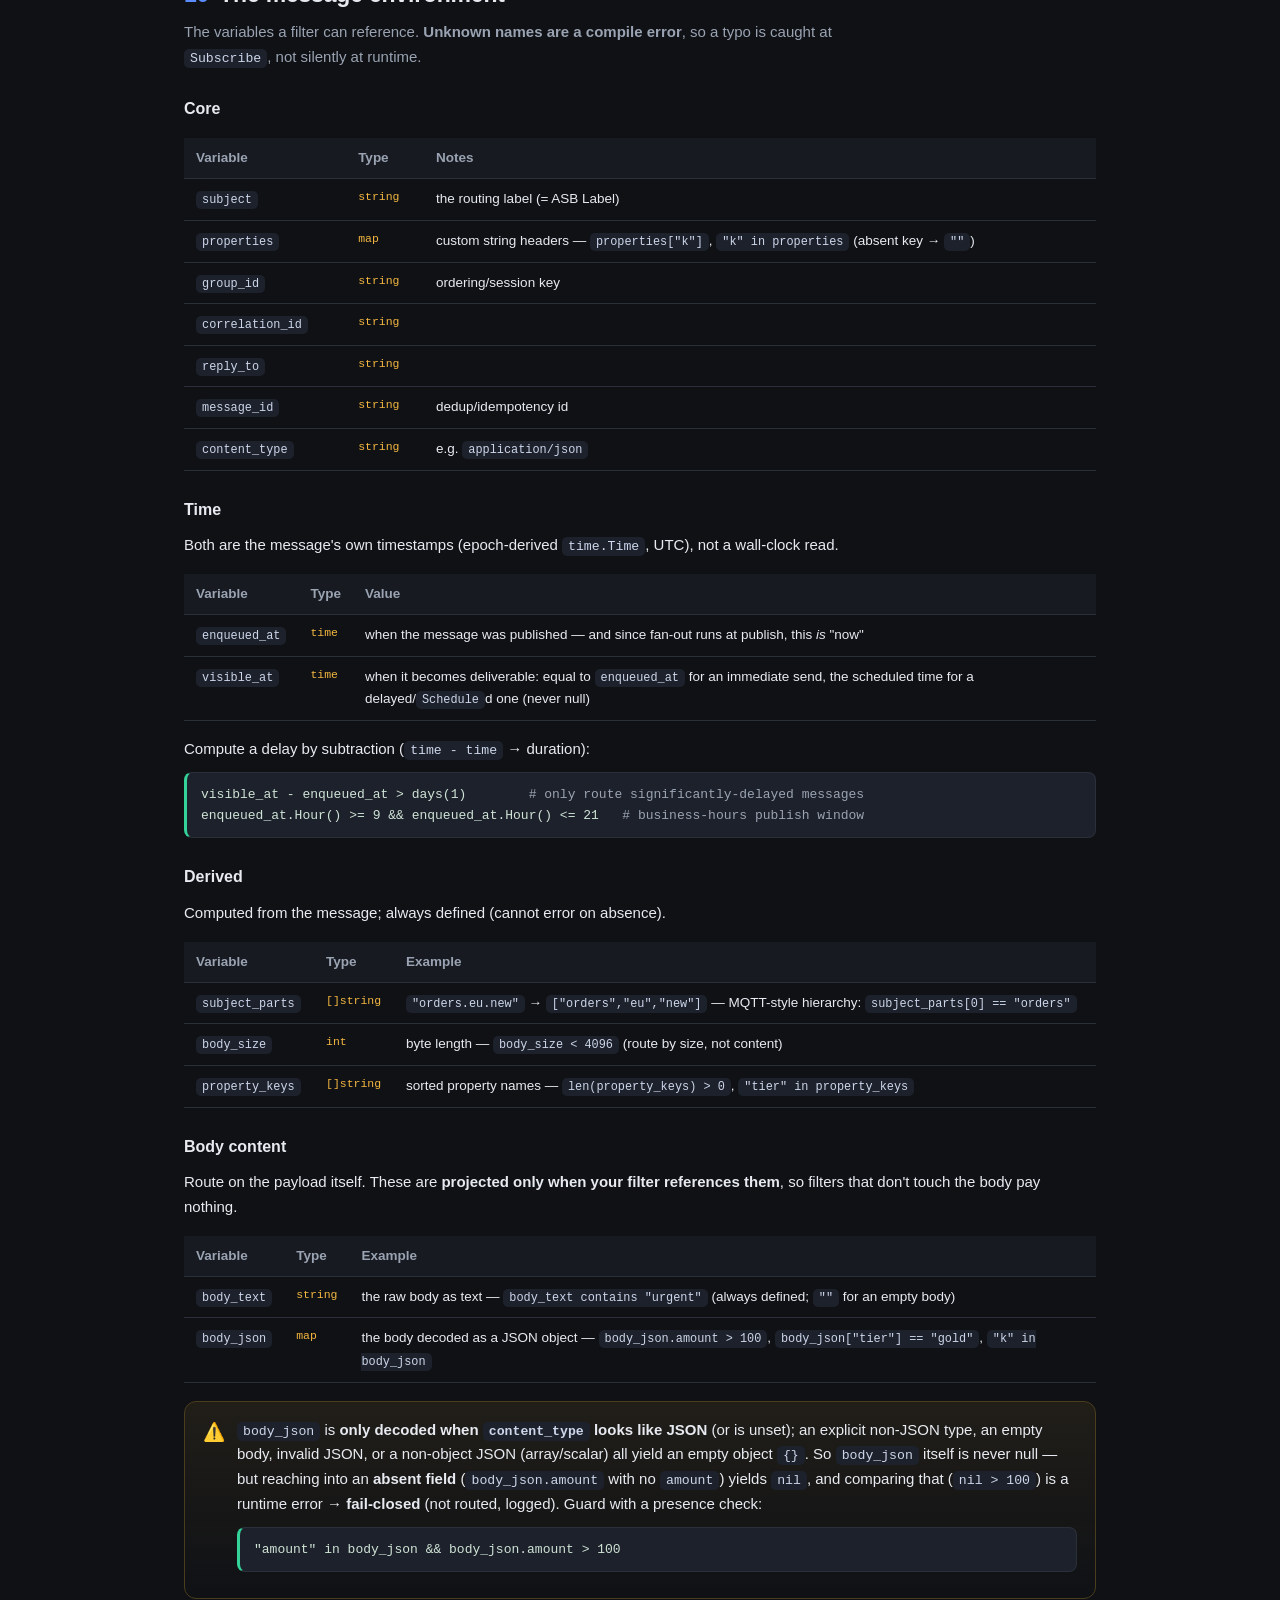
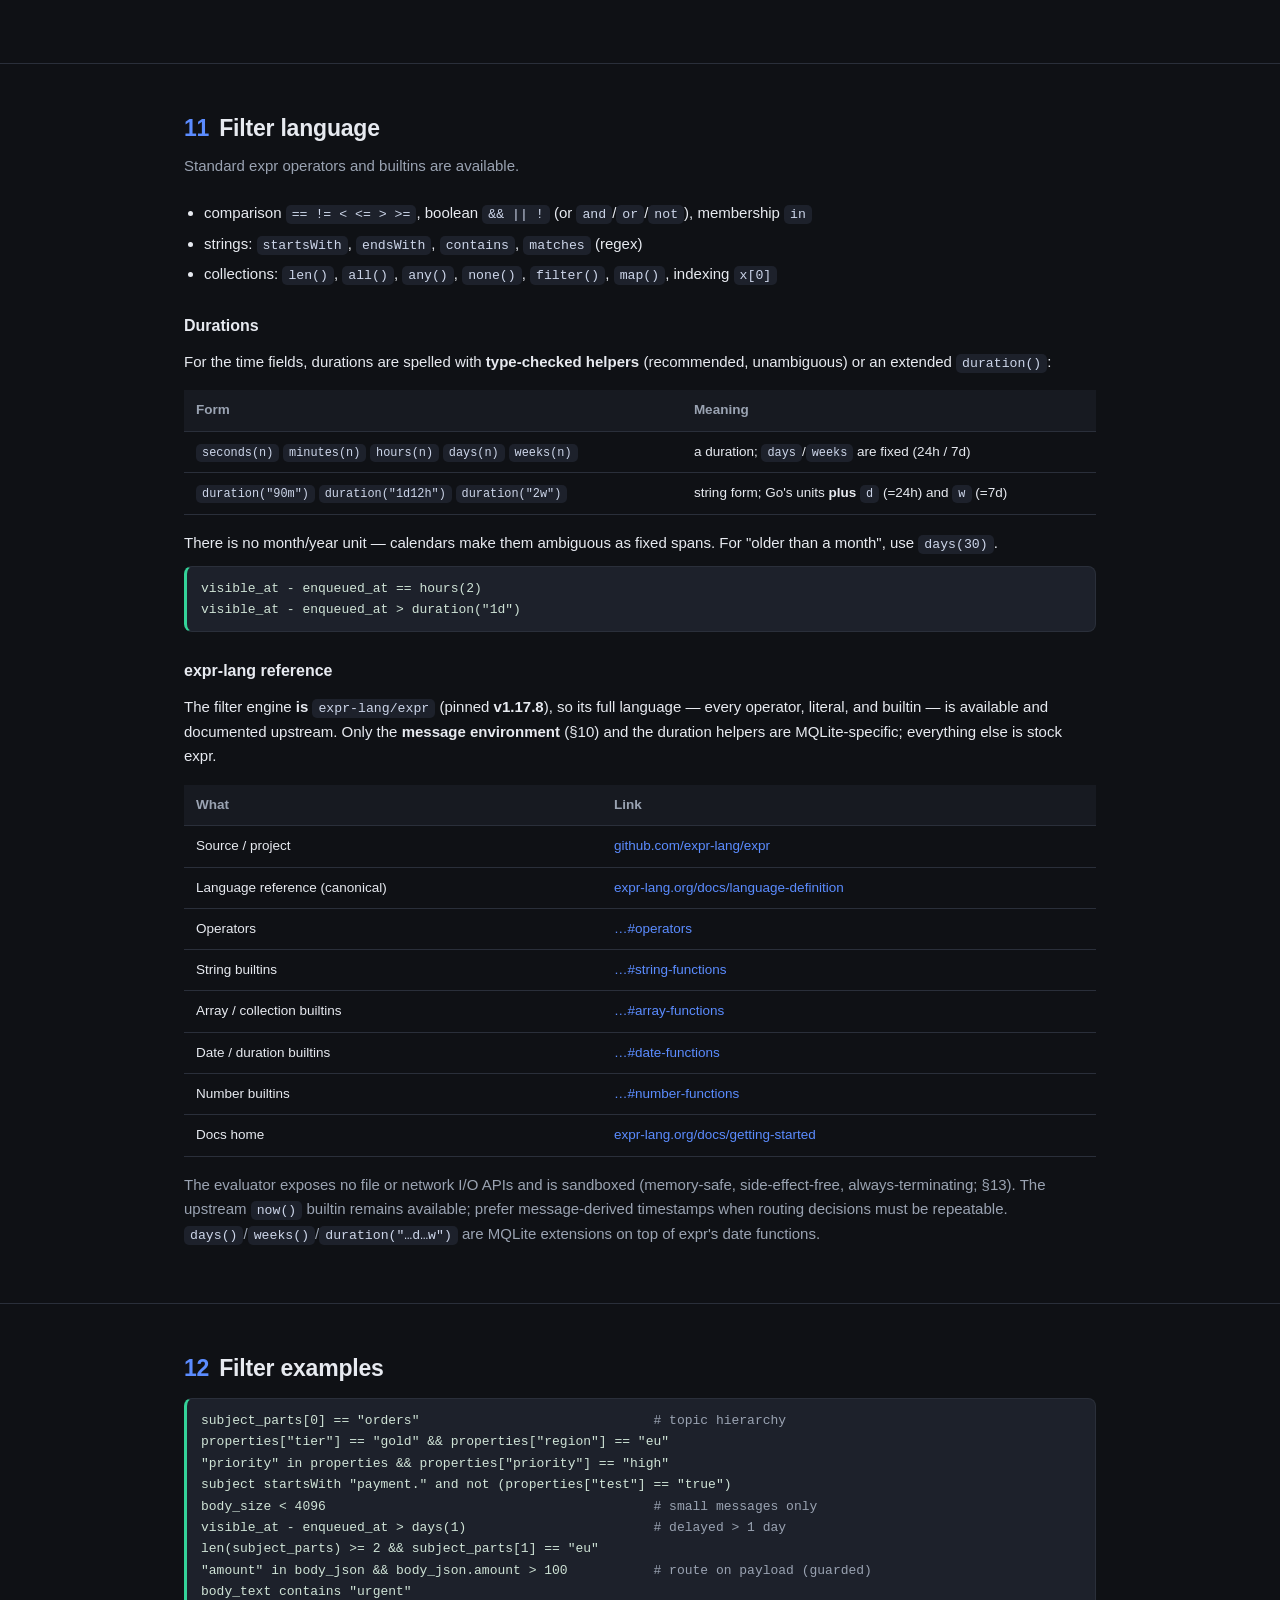
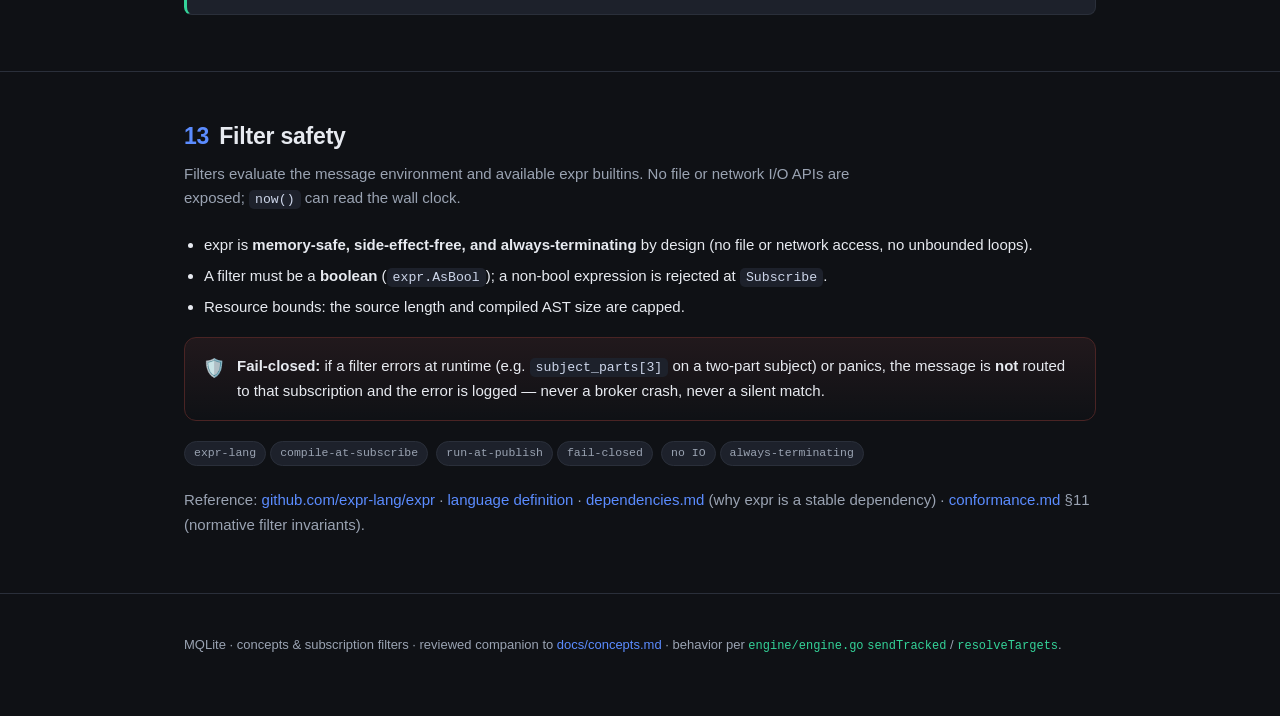
==== commit ae42f546: "fix(client): harden delivery reliability (MQLITE-125)" ====
--- a/docs/concepts.html
+++ b/docs/concepts.html
@@ -342,7 +342,8 @@
                                      (the topic comes into being as a side effect)
 
   Send target resolution:
-    existing queue name -> that queue  ·  implicit topic name -> active subscriptions  ·  else -> error
+    existing queue name -> that queue  ·  implicit topic name -> active subscriptions  ·  else -> ErrQueueNotFound
+    (ErrQueueNotFound also matches the broader ErrNotFound category)
     (public creation keeps queue and topic names disjoint, so every valid name is unambiguous)
   Receive / settle / Stats address a plain queue or subscription by its own name.</pre>
     <div class="callout"><div class="i">🧭</div><div>
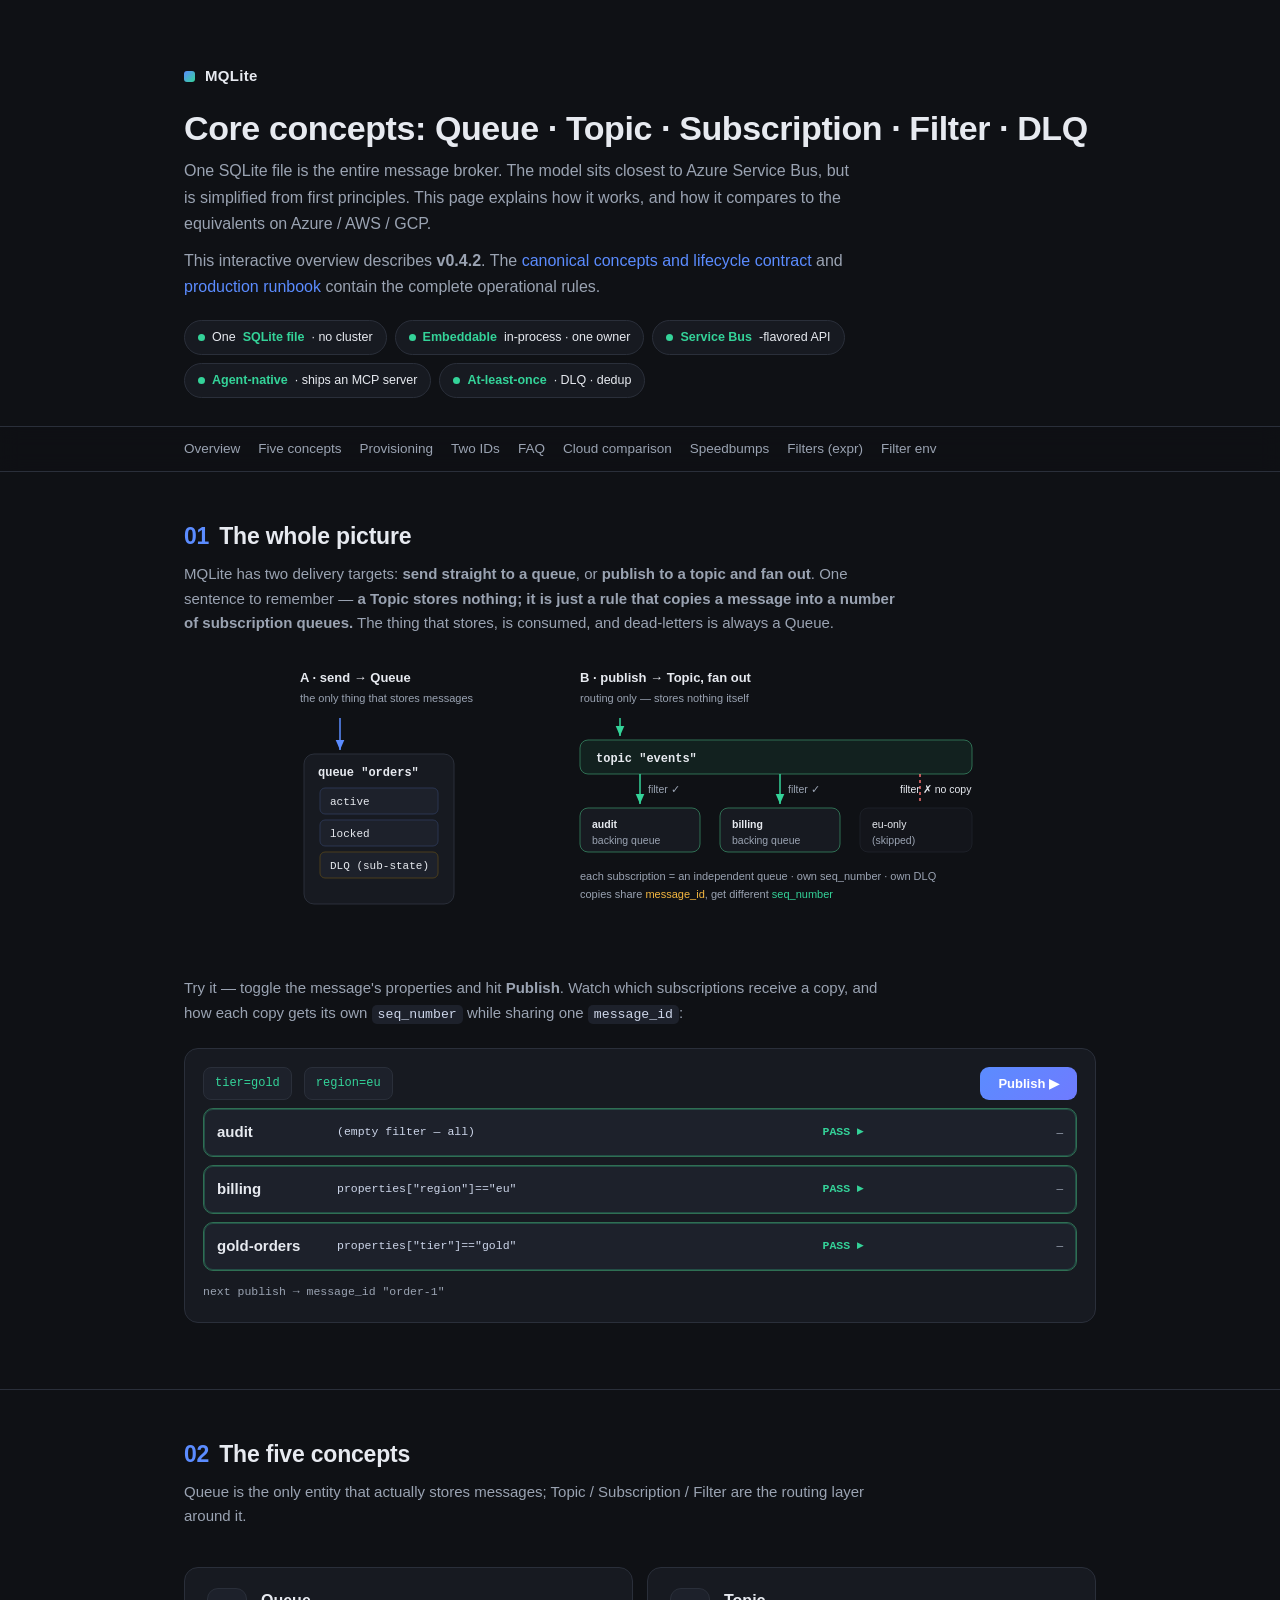
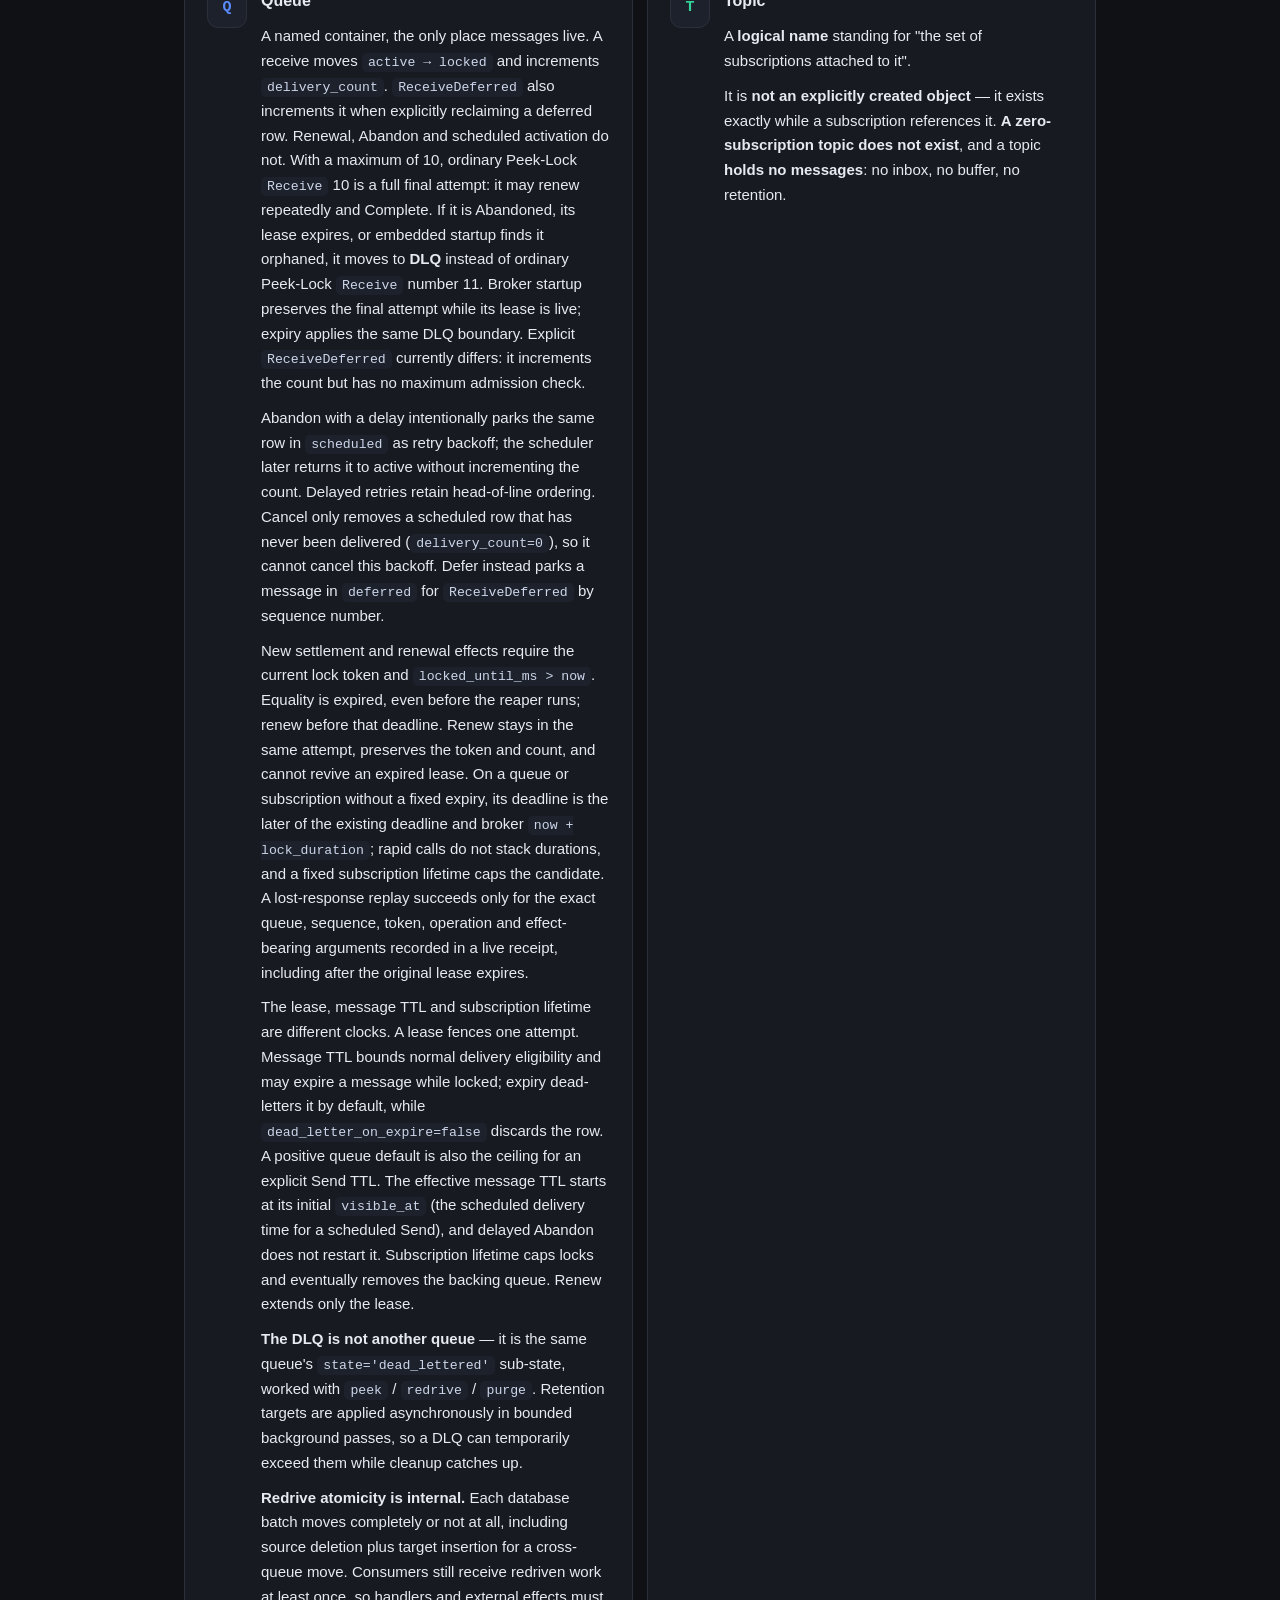
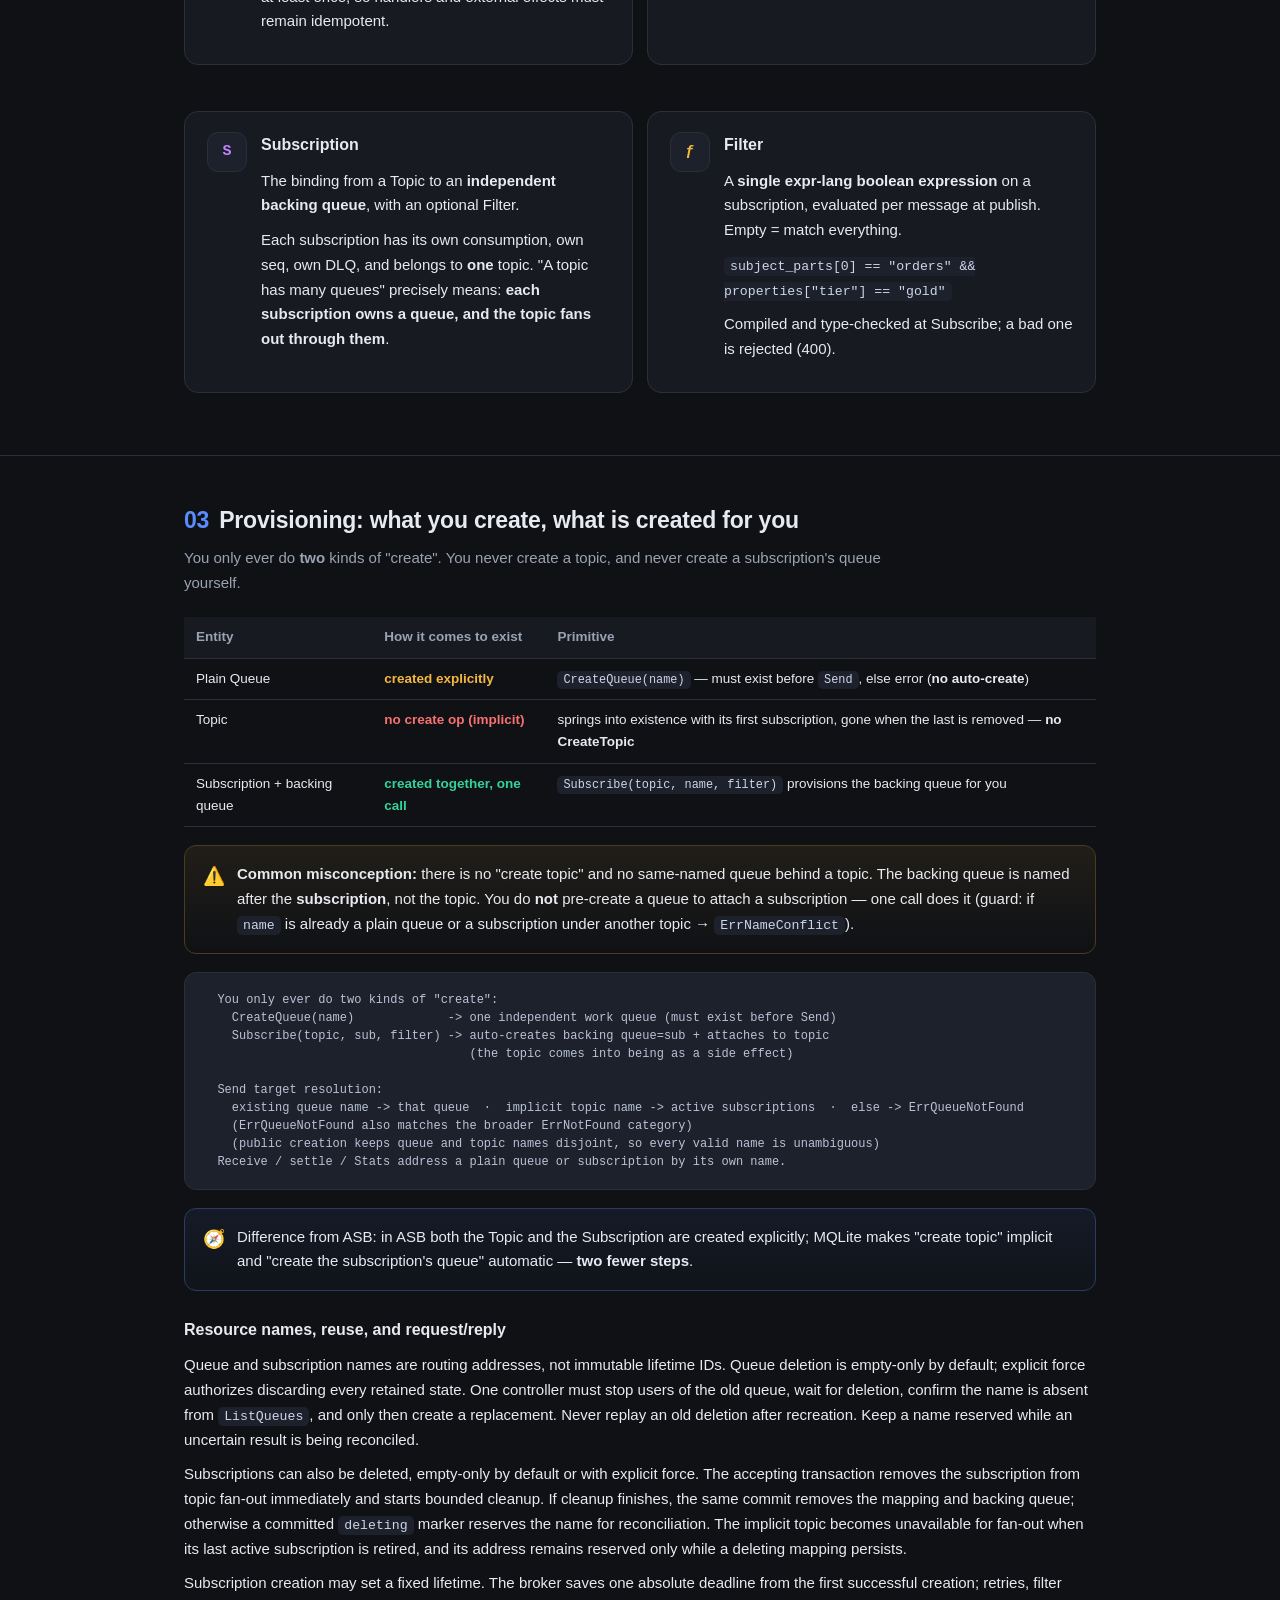
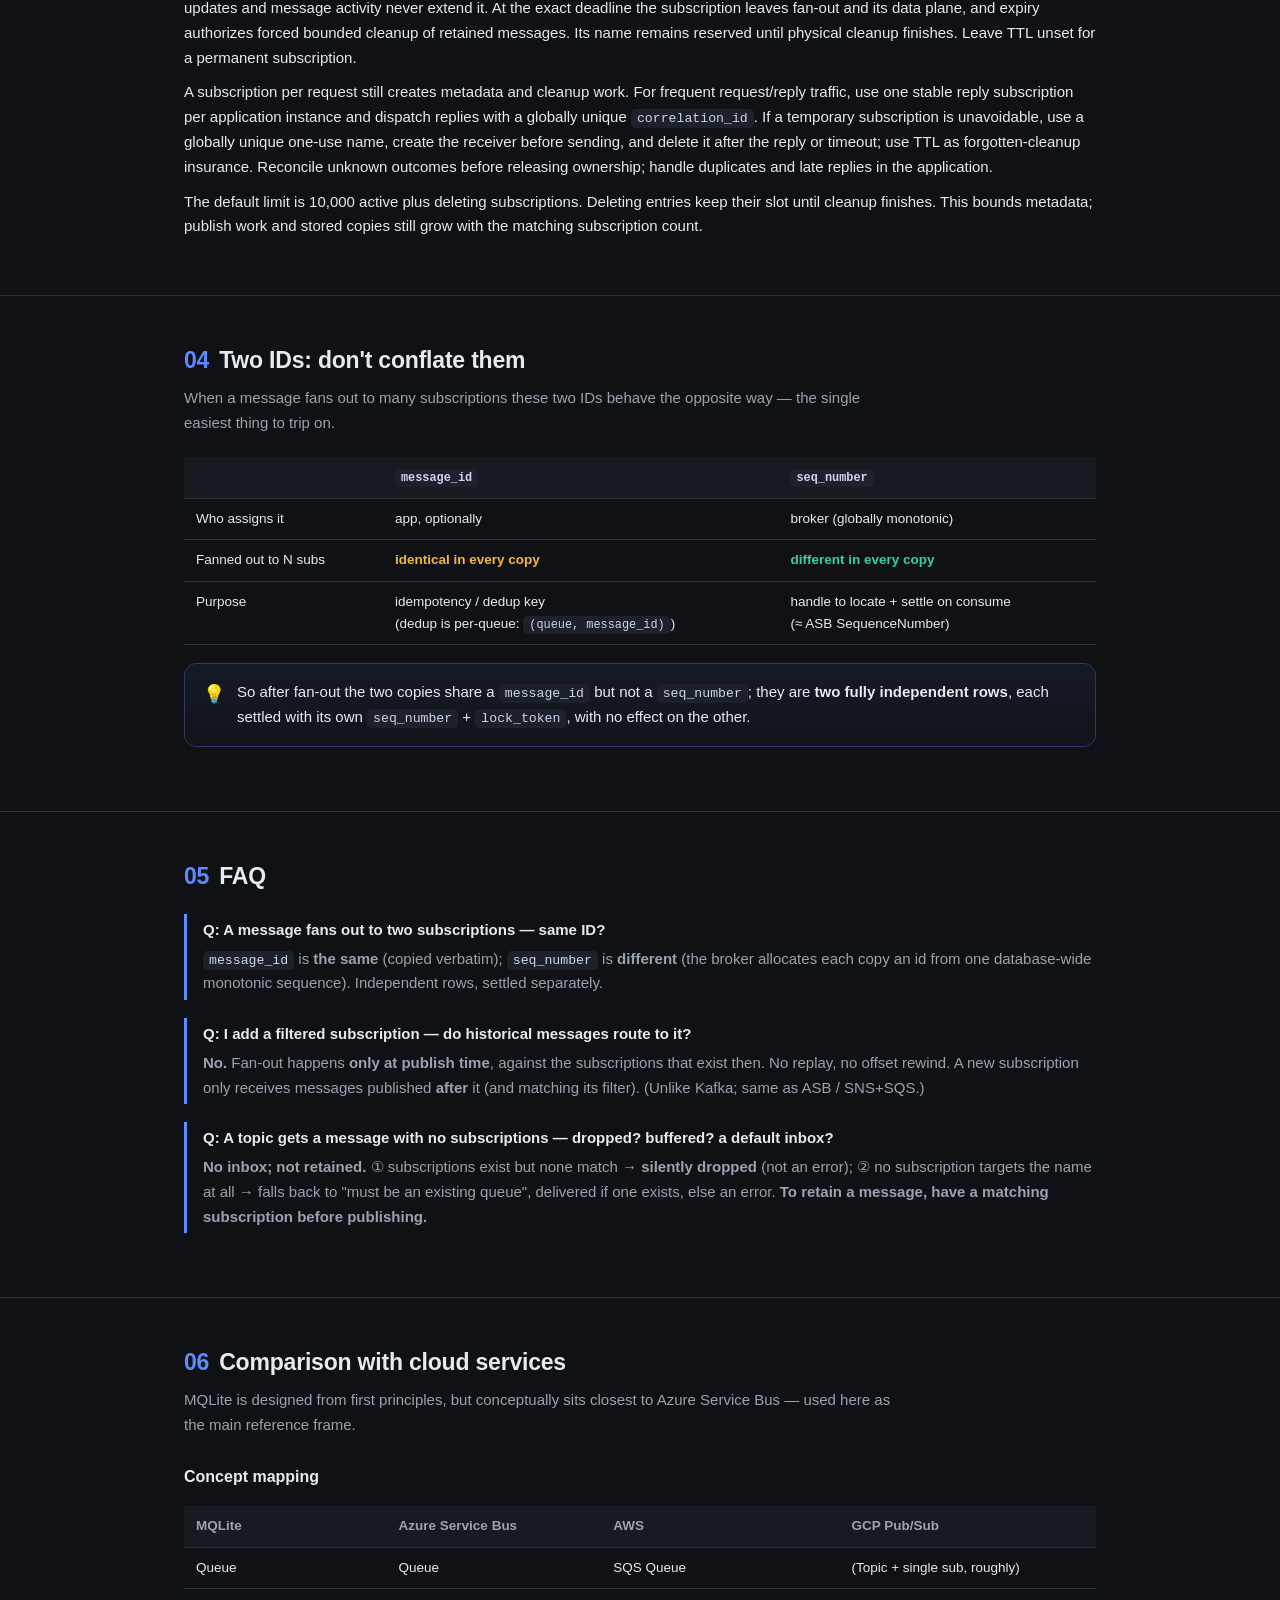
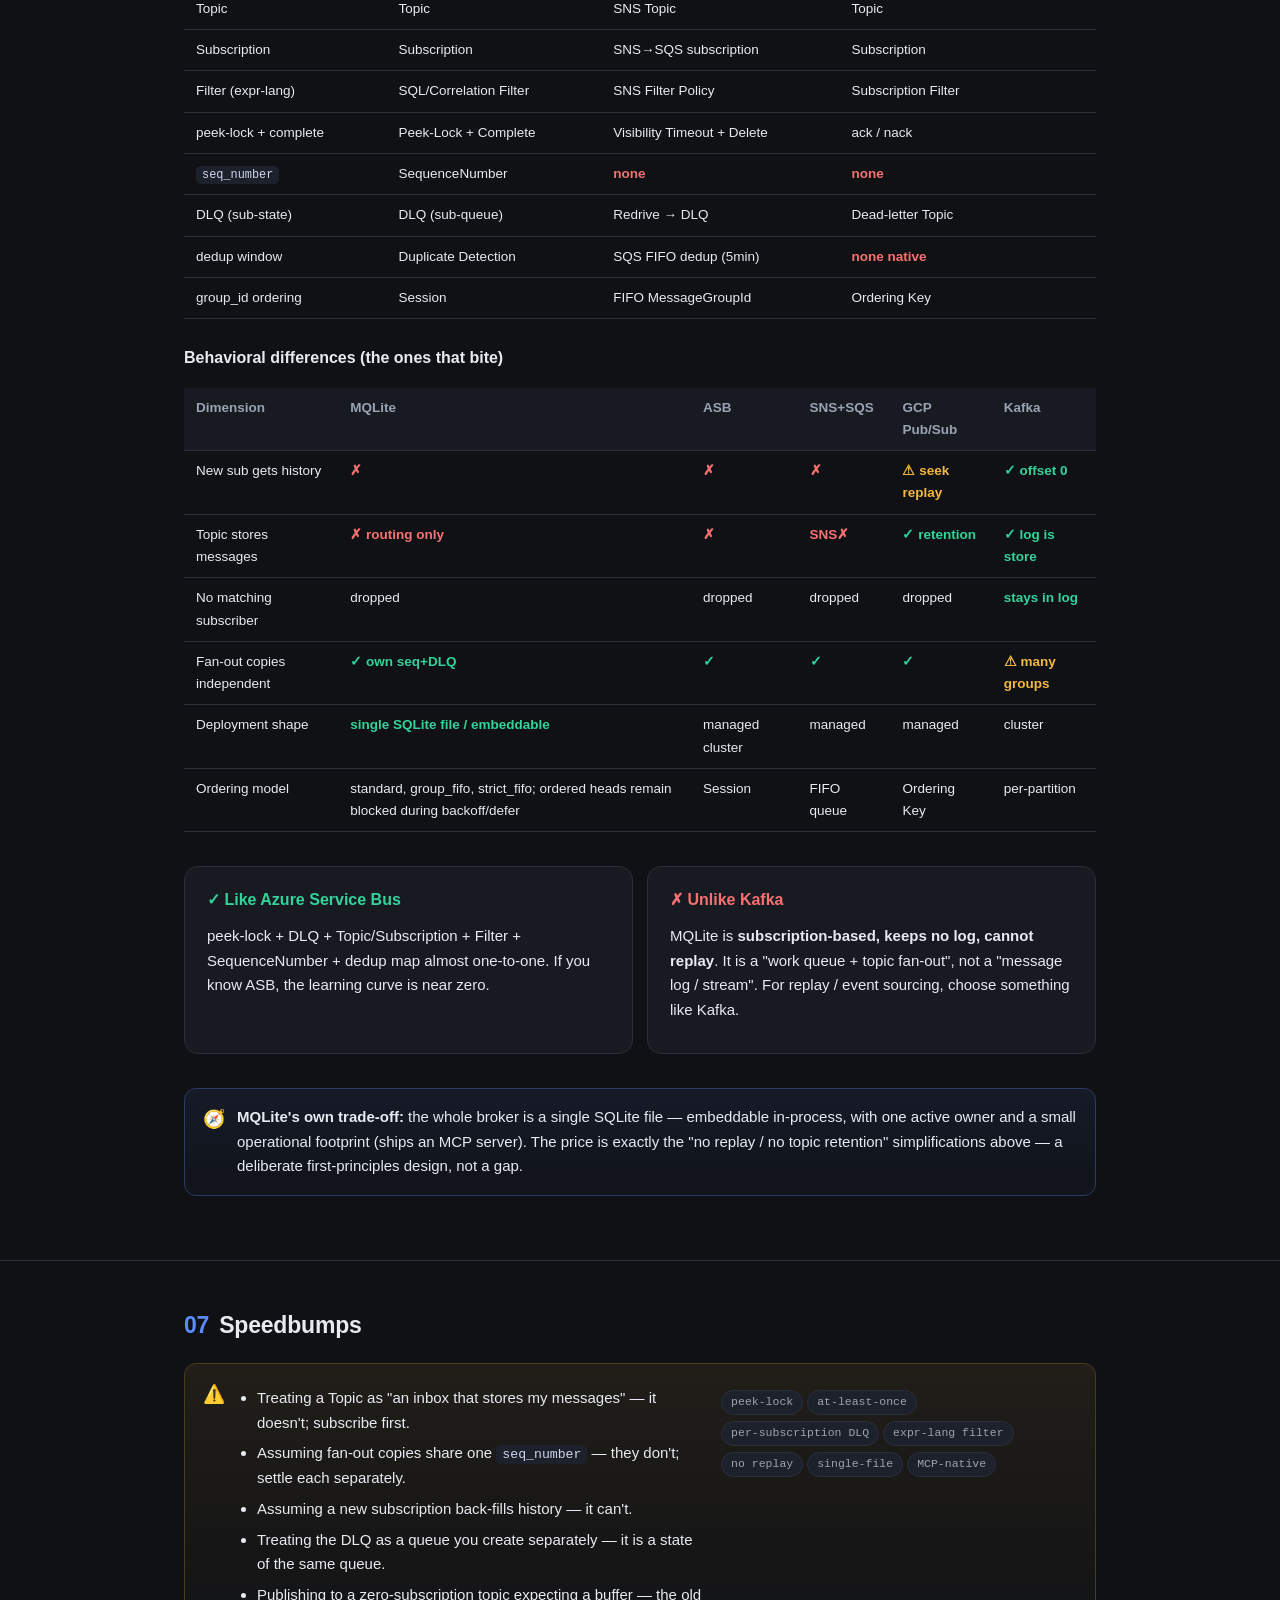
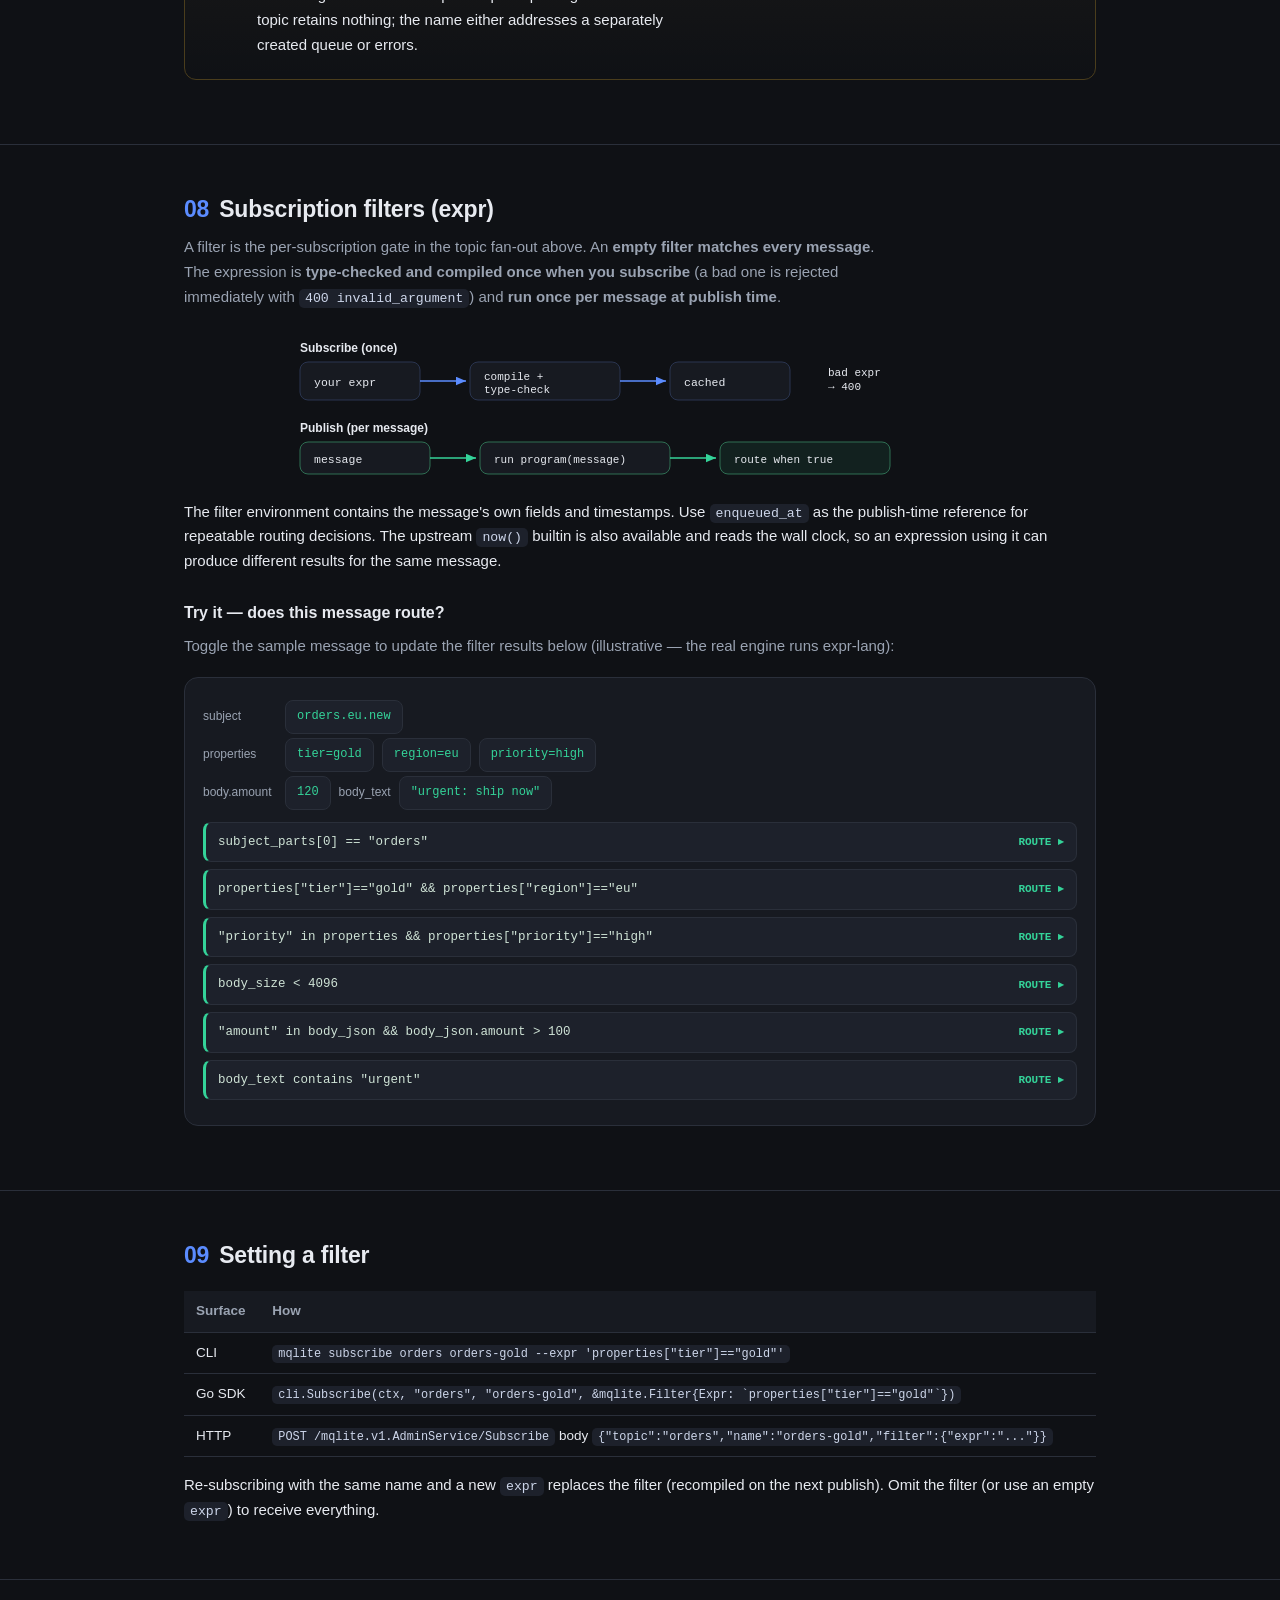
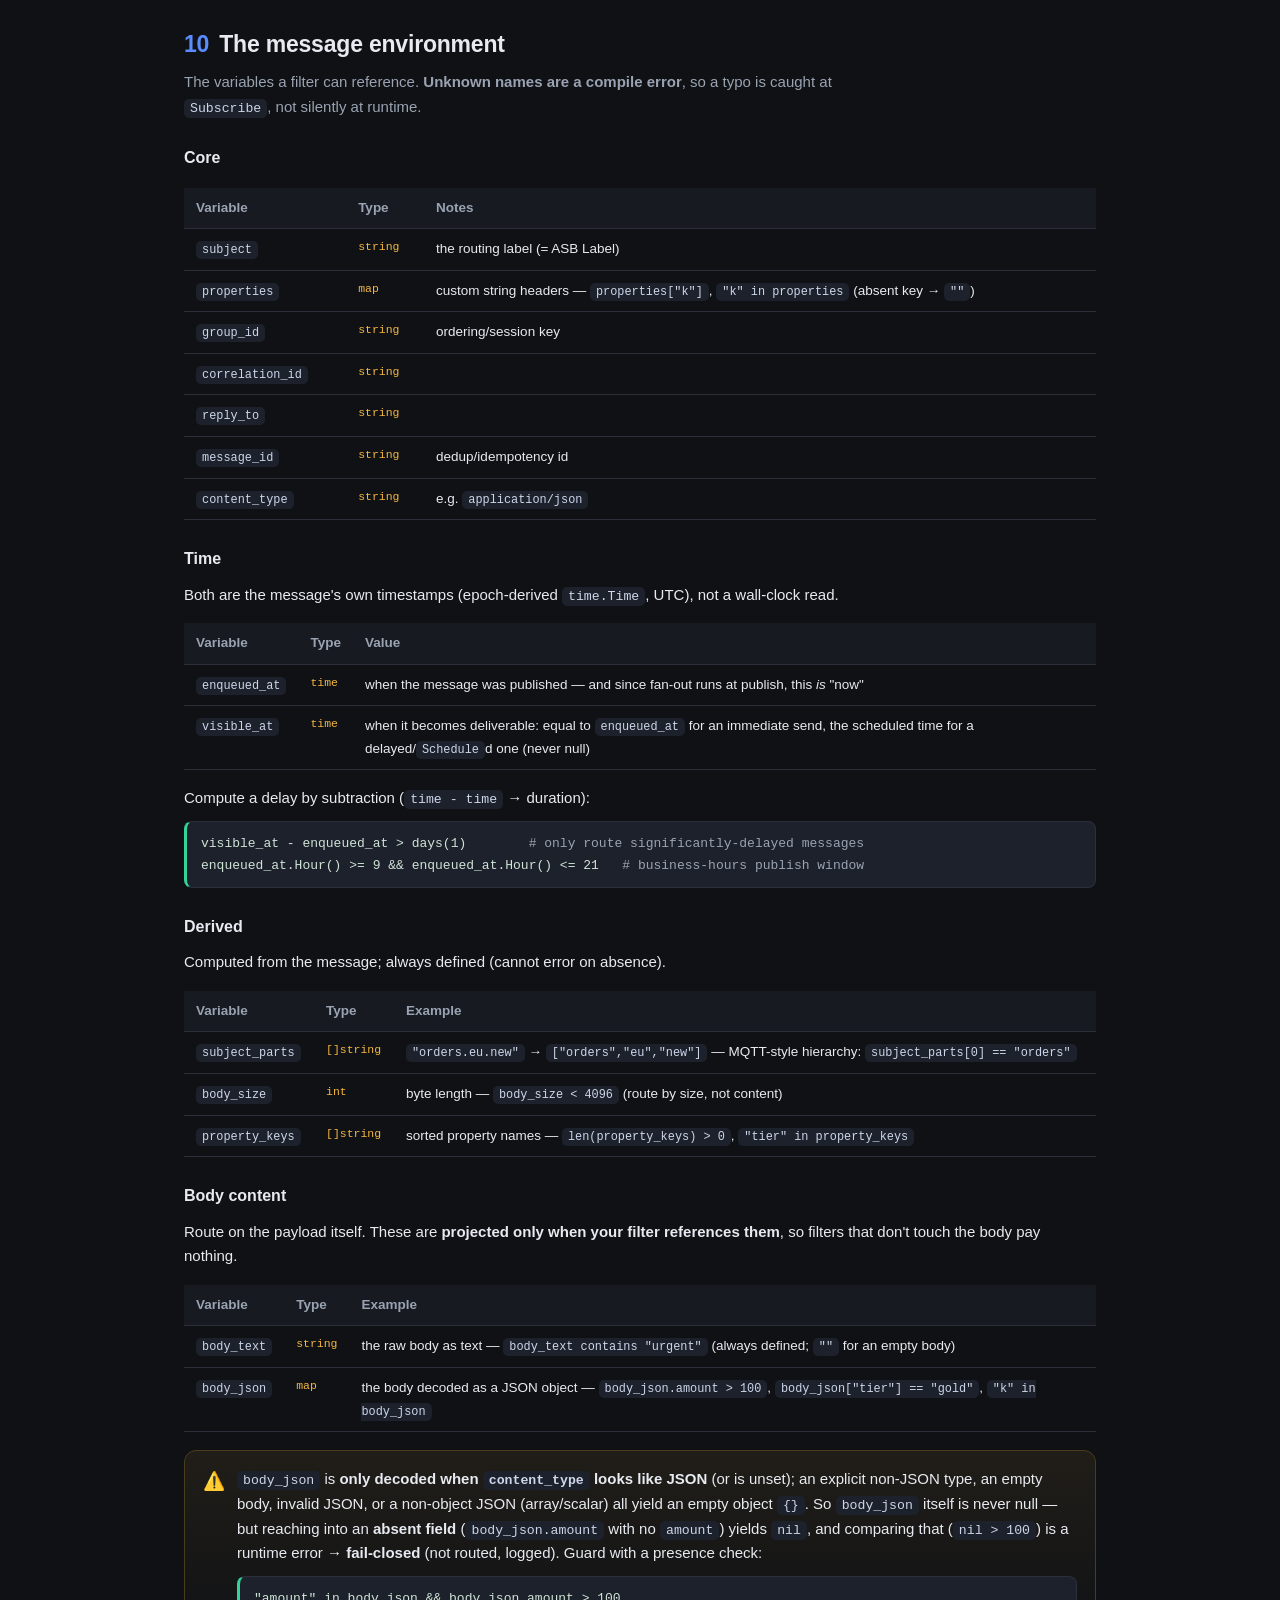
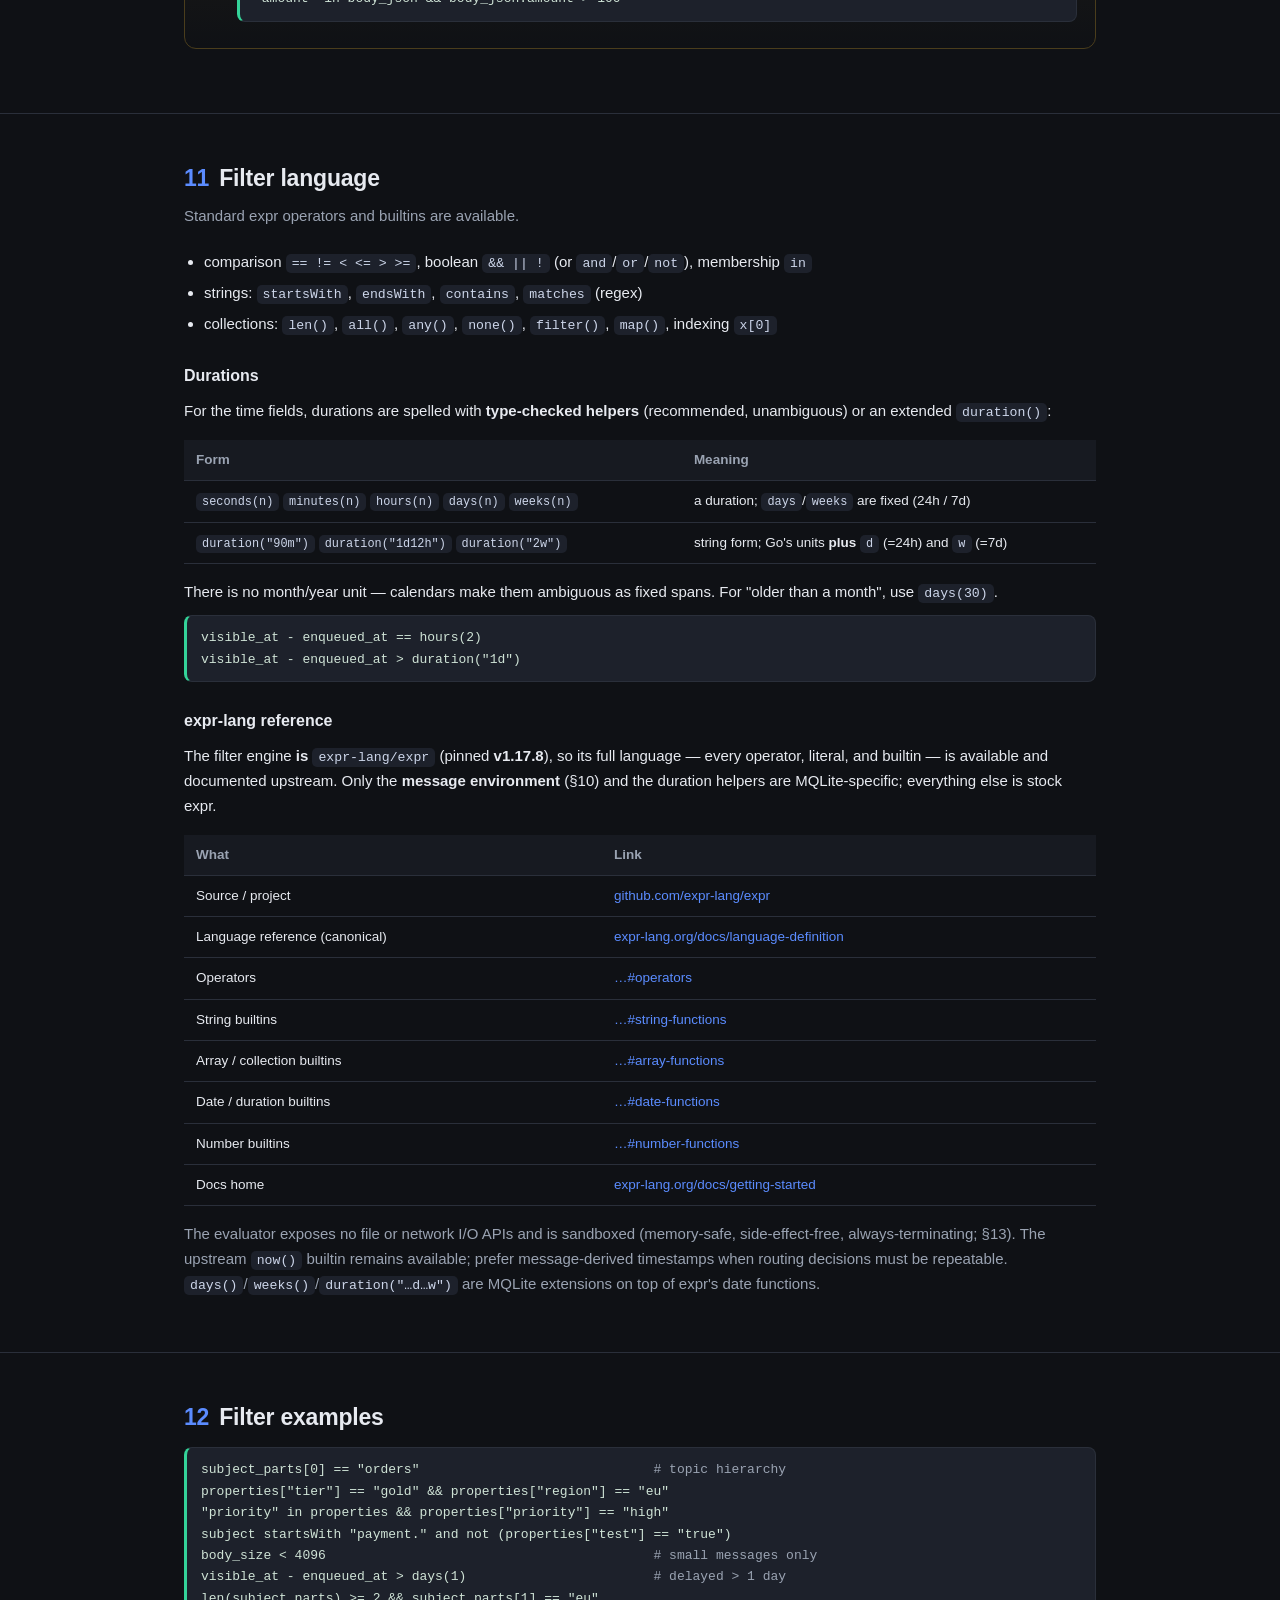
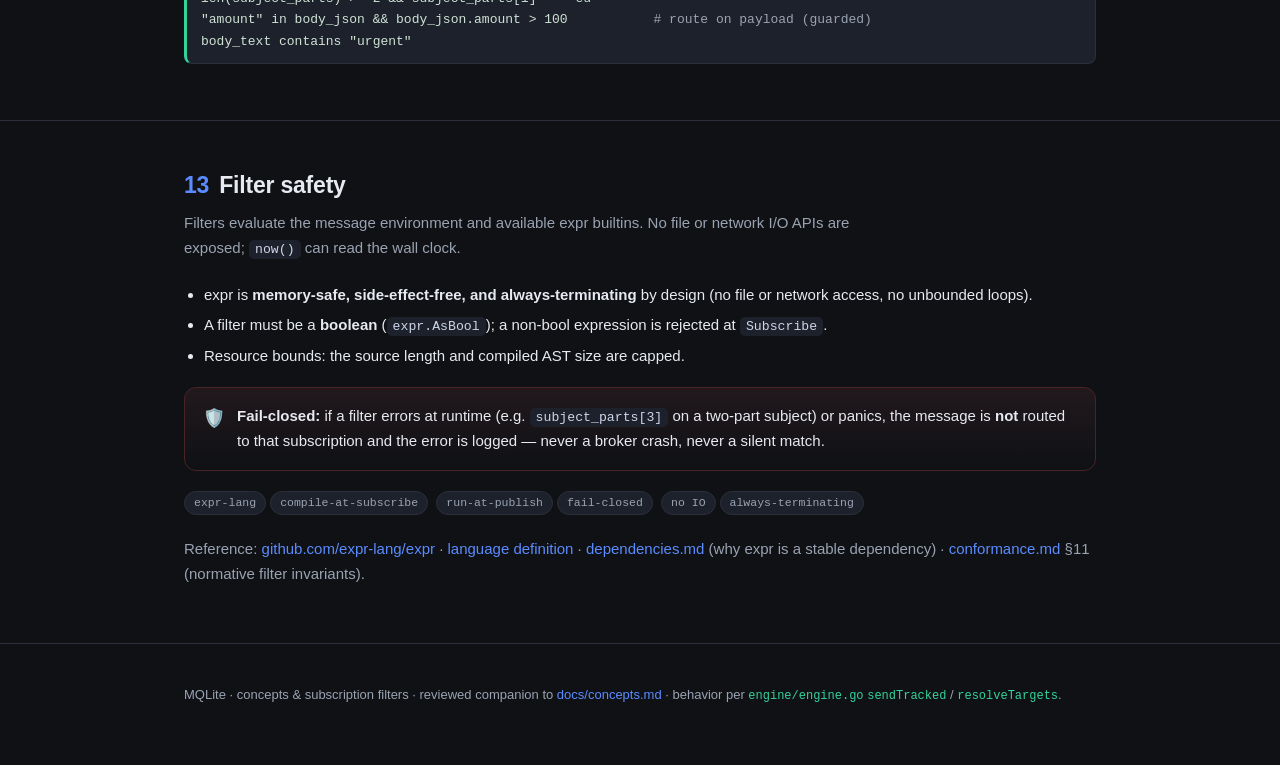
==== commit d4cf346a: "fix(broker): preserve live leases across restart (MQLITE-137)" ====
--- a/docs/concepts.html
+++ b/docs/concepts.html
@@ -233,9 +233,11 @@
             <code>ReceiveDeferred</code> also increments it when explicitly reclaiming
             a deferred row. Renewal, Abandon and scheduled activation do not. With a
             maximum of 10, ordinary Peek-Lock <code>Receive</code> 10 is a full final attempt:
-            it may renew repeatedly and Complete. If it is Abandoned, its lease expires, or it
-            remains locked across startup, it moves to <b>DLQ</b> instead of ordinary
-            Peek-Lock <code>Receive</code> number 11. Explicit <code>ReceiveDeferred</code> currently
+            it may renew repeatedly and Complete. If it is Abandoned, its lease expires, or
+            embedded startup finds it orphaned, it moves to <b>DLQ</b> instead of ordinary
+            Peek-Lock <code>Receive</code> number 11. Broker startup preserves the final attempt
+            while its lease is live; expiry applies the same DLQ boundary. Explicit
+            <code>ReceiveDeferred</code> currently
             differs: it increments the count but has no maximum admission
             check.</p>
           <p>Abandon with a delay intentionally parks the same row in
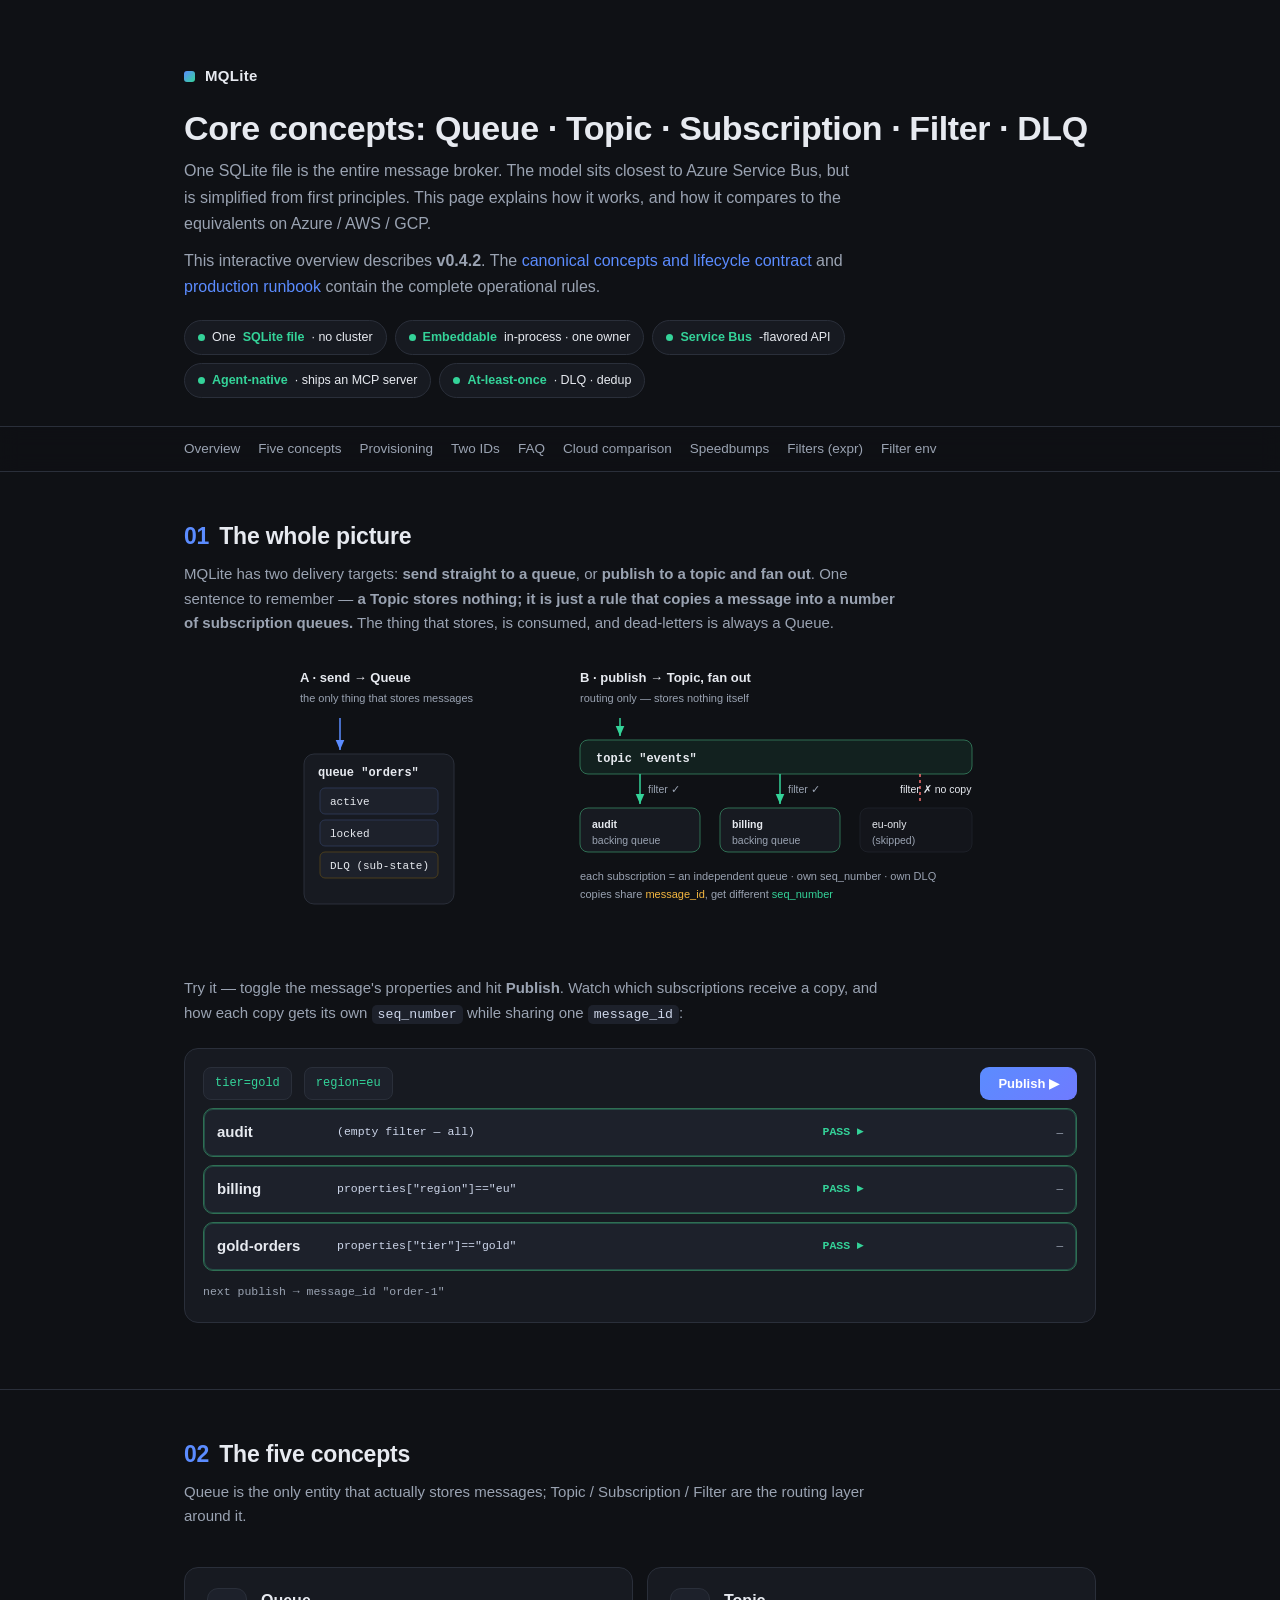
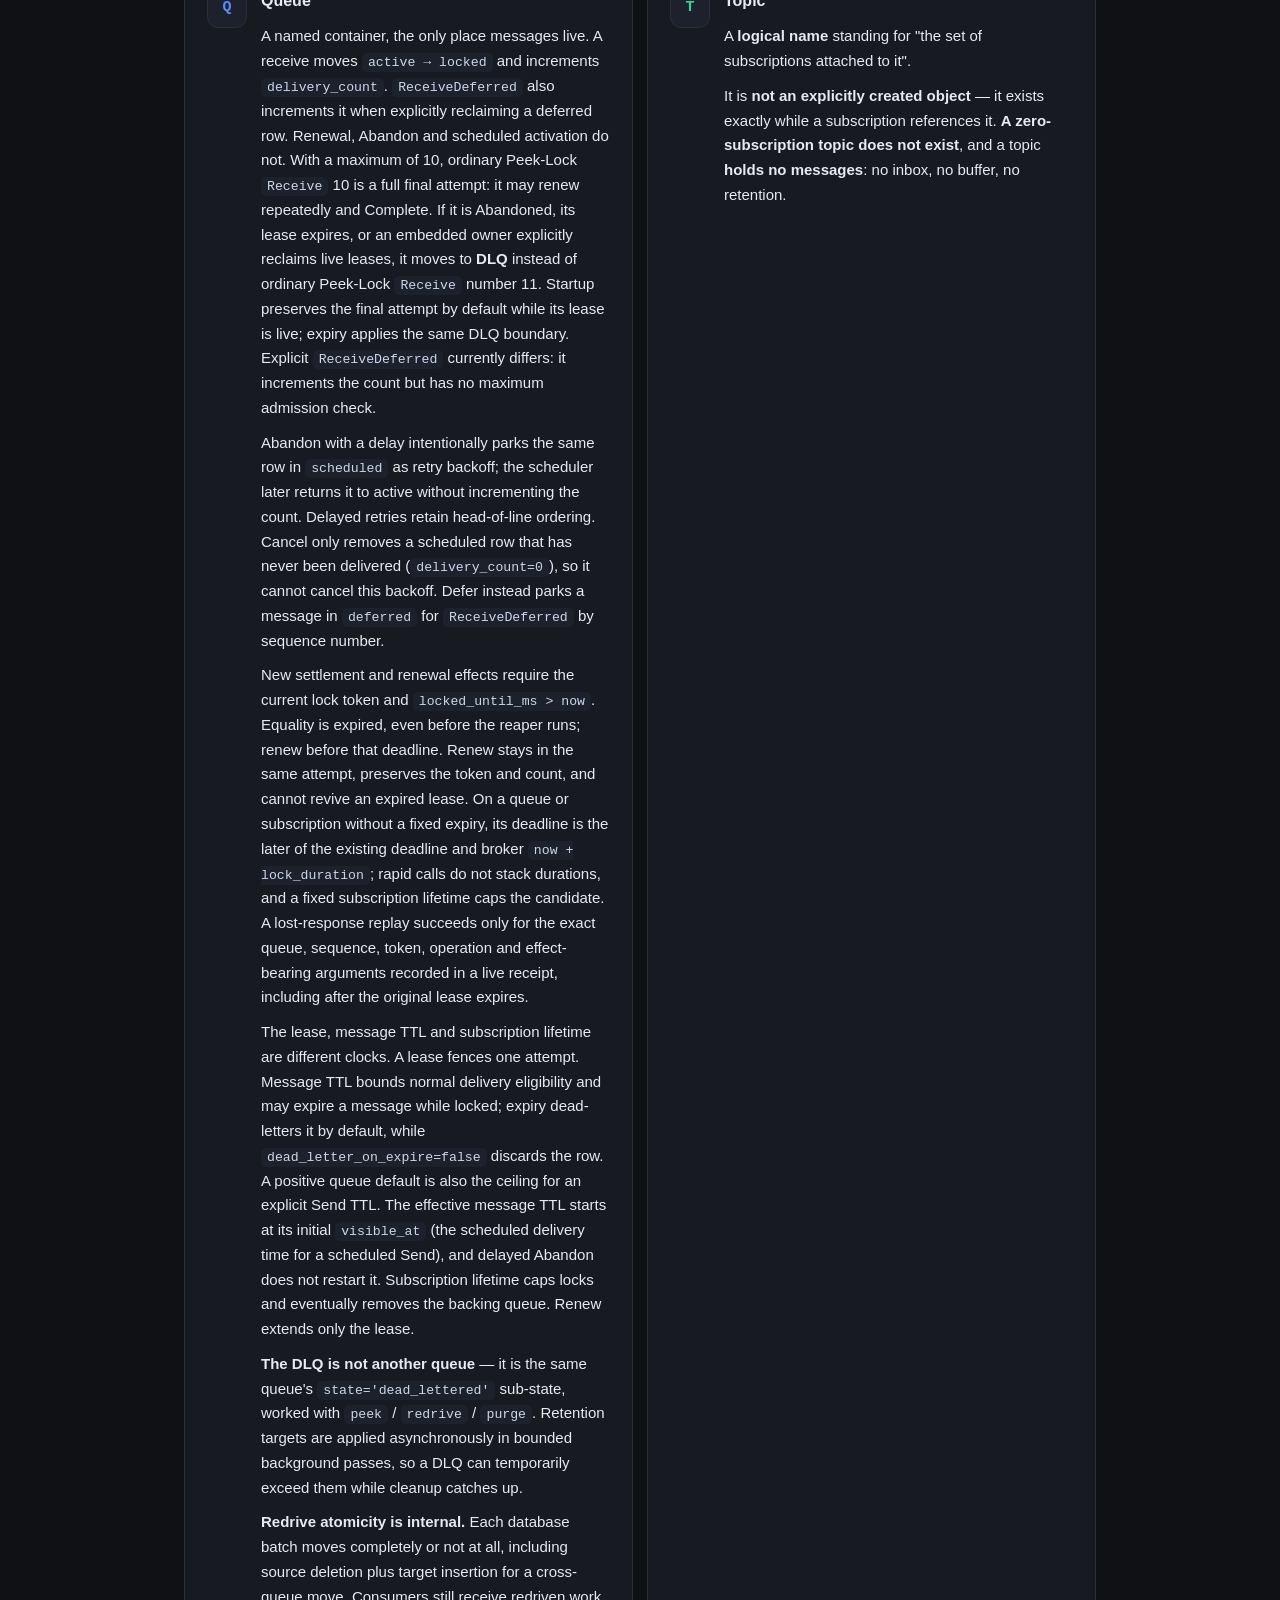
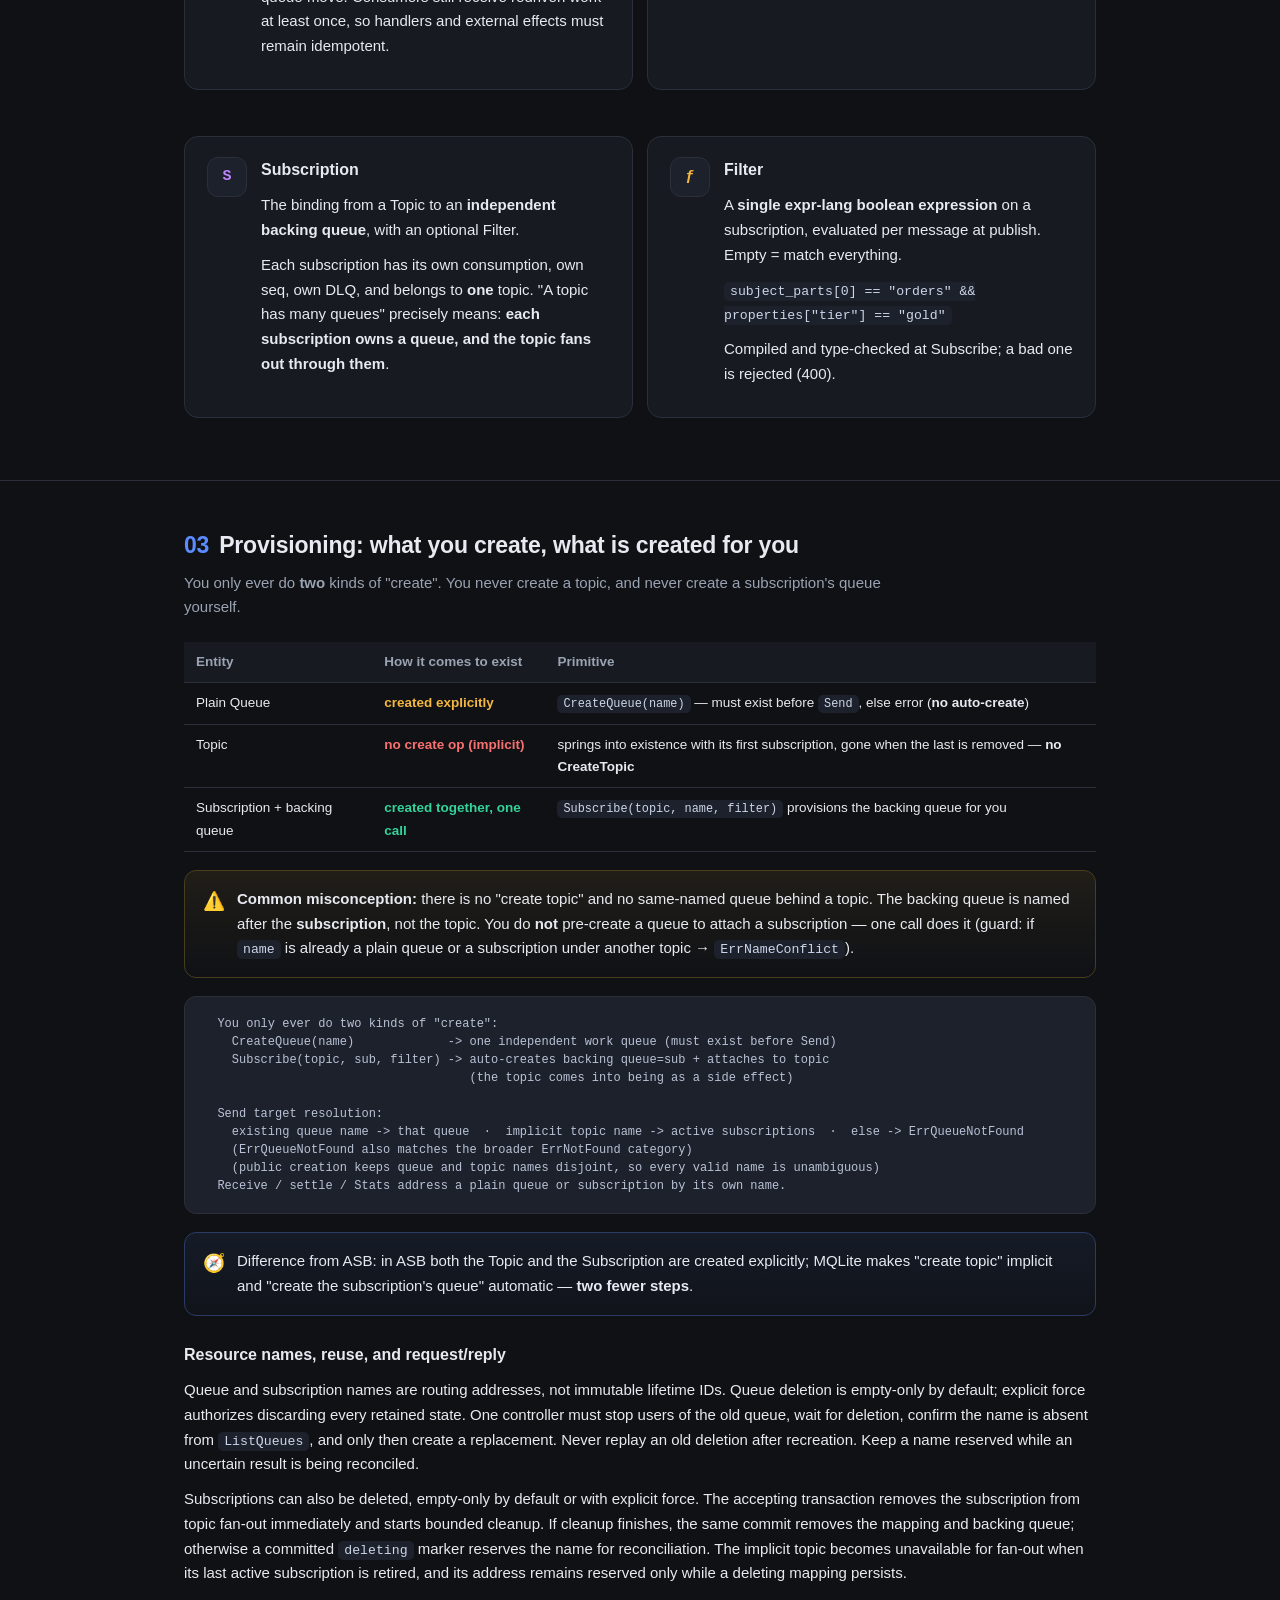
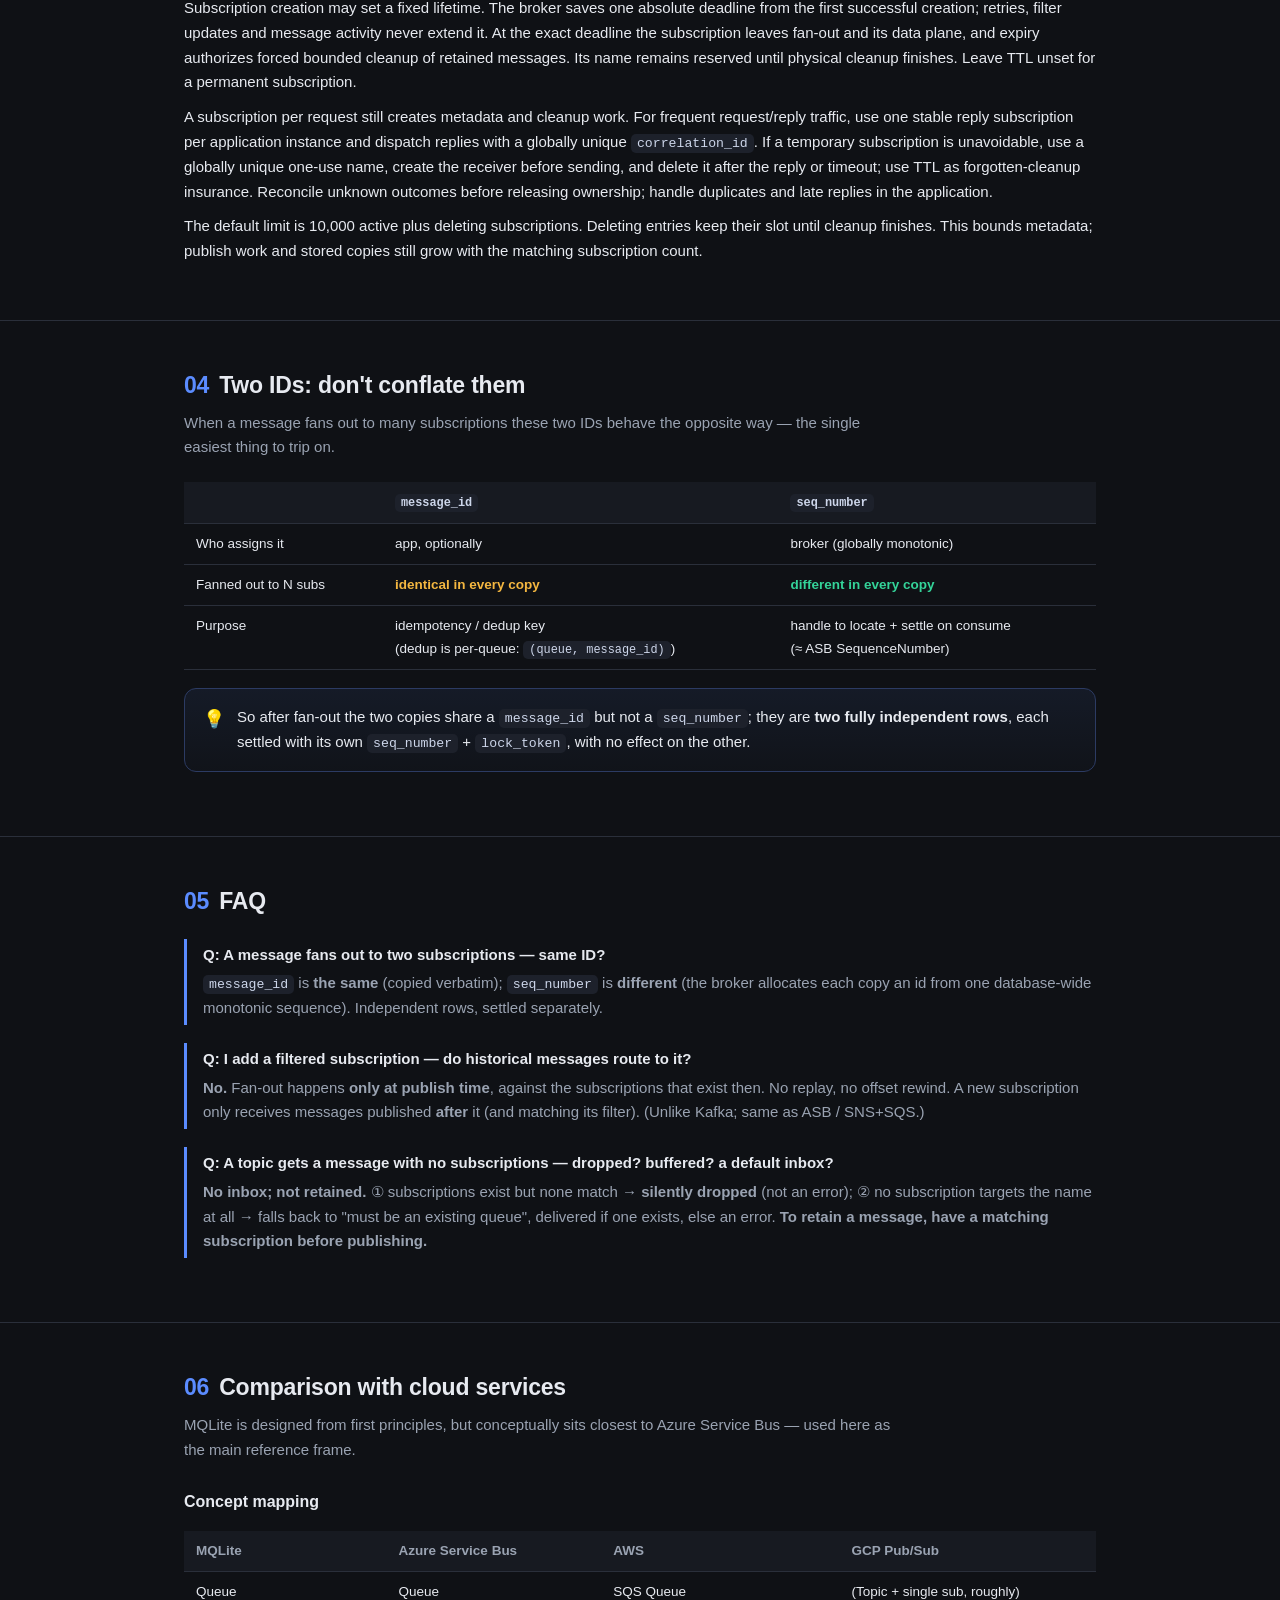
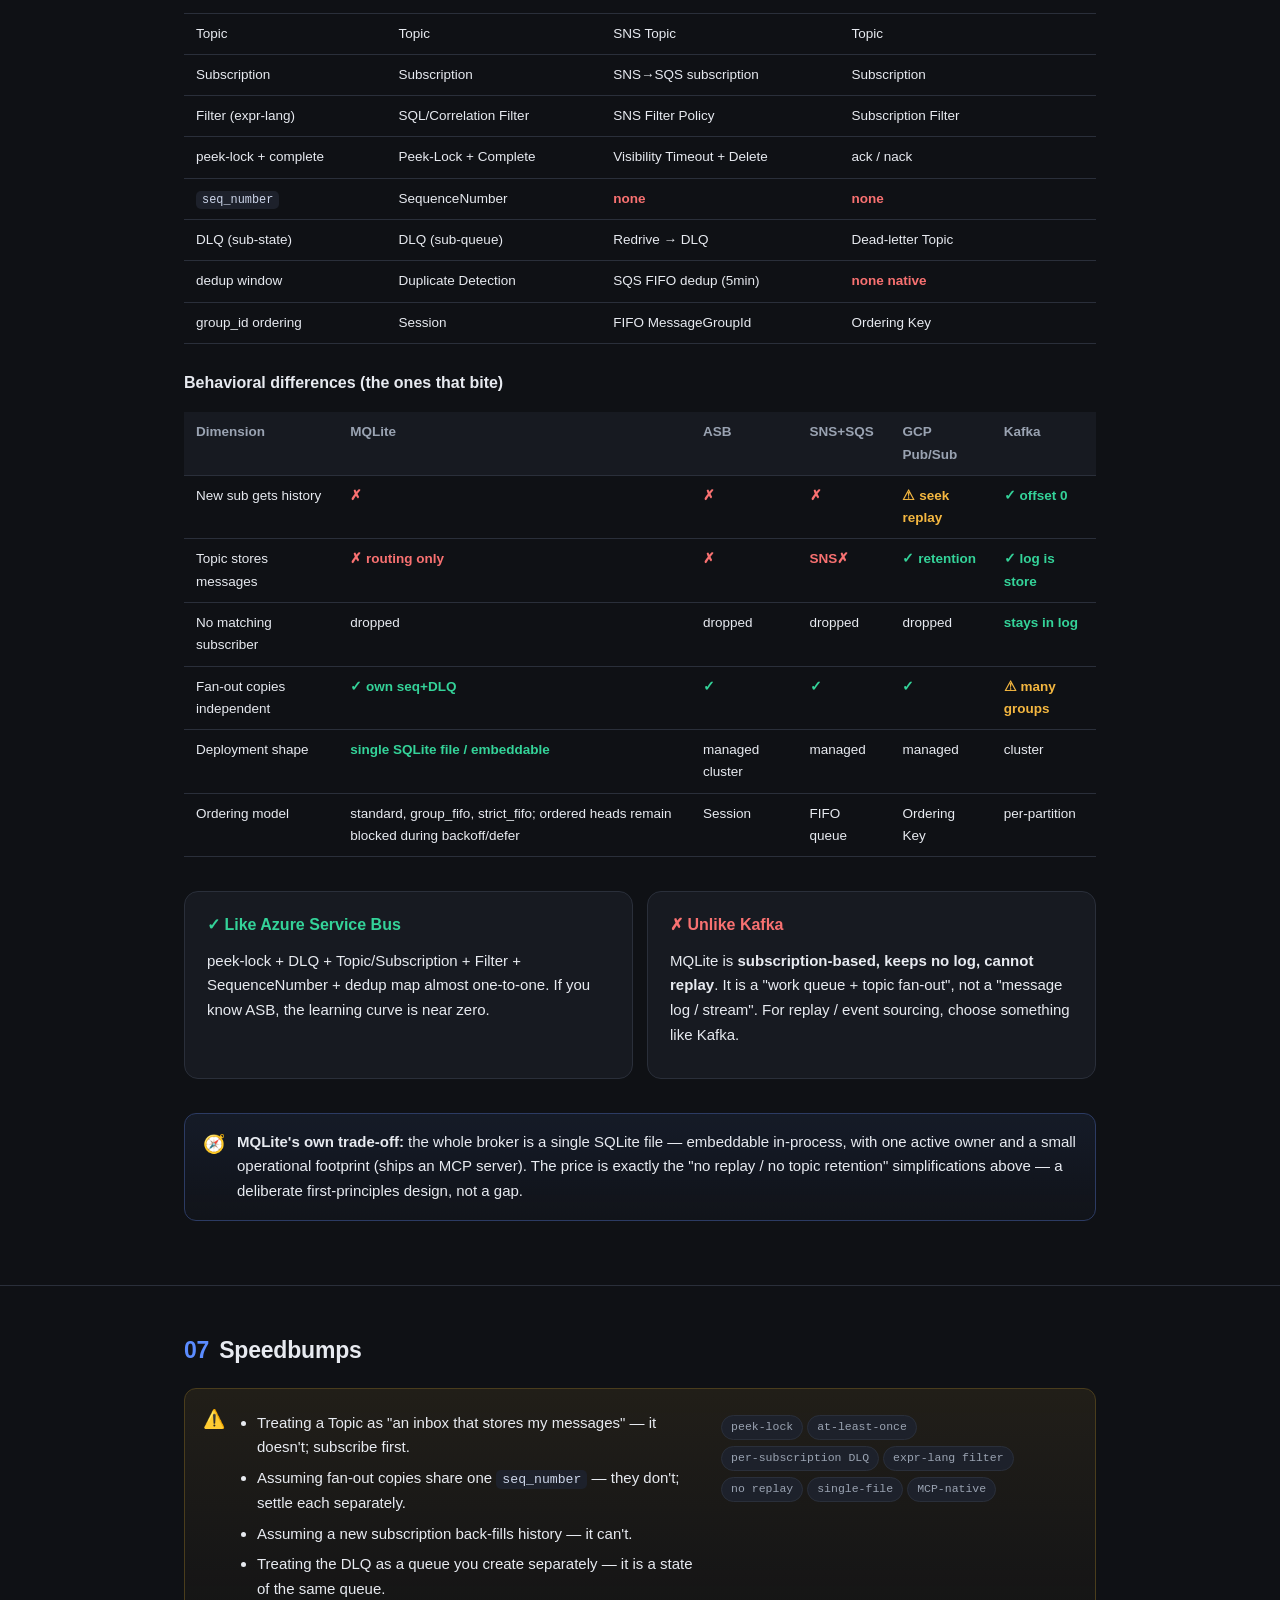
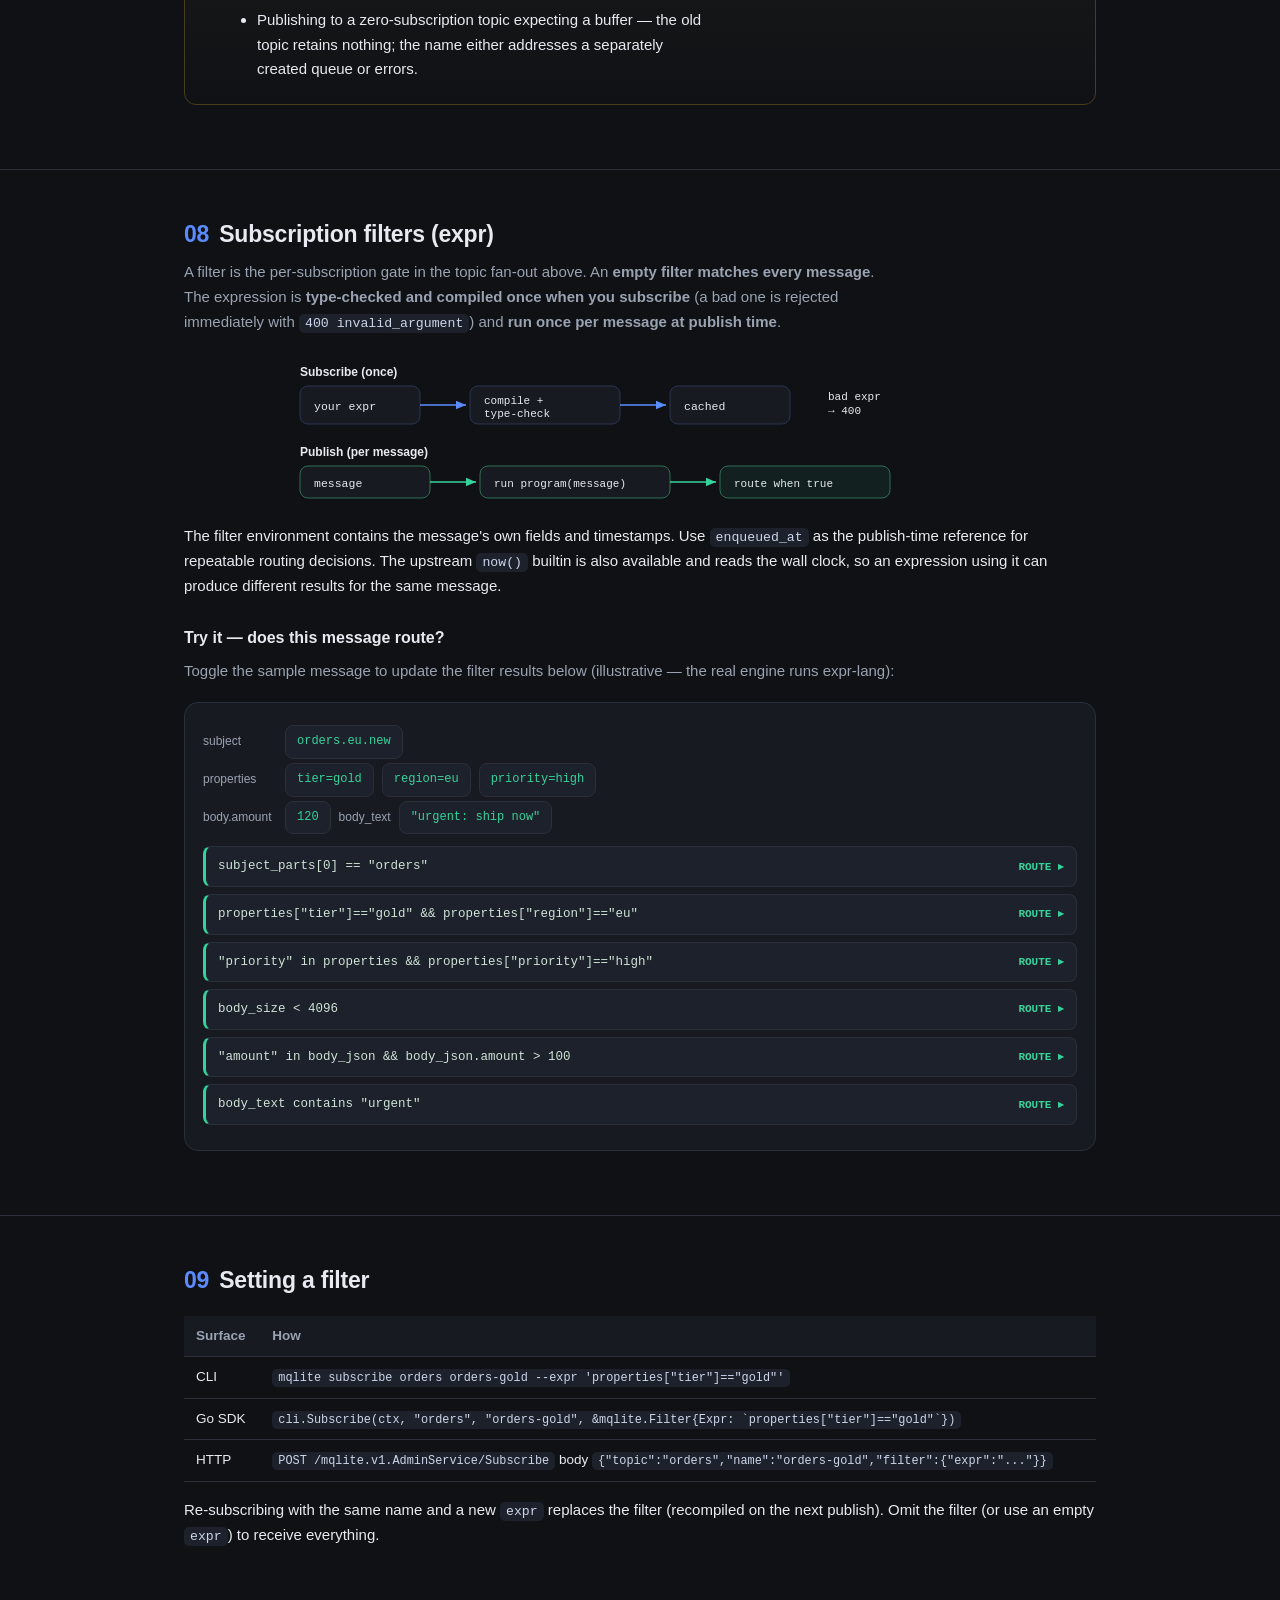
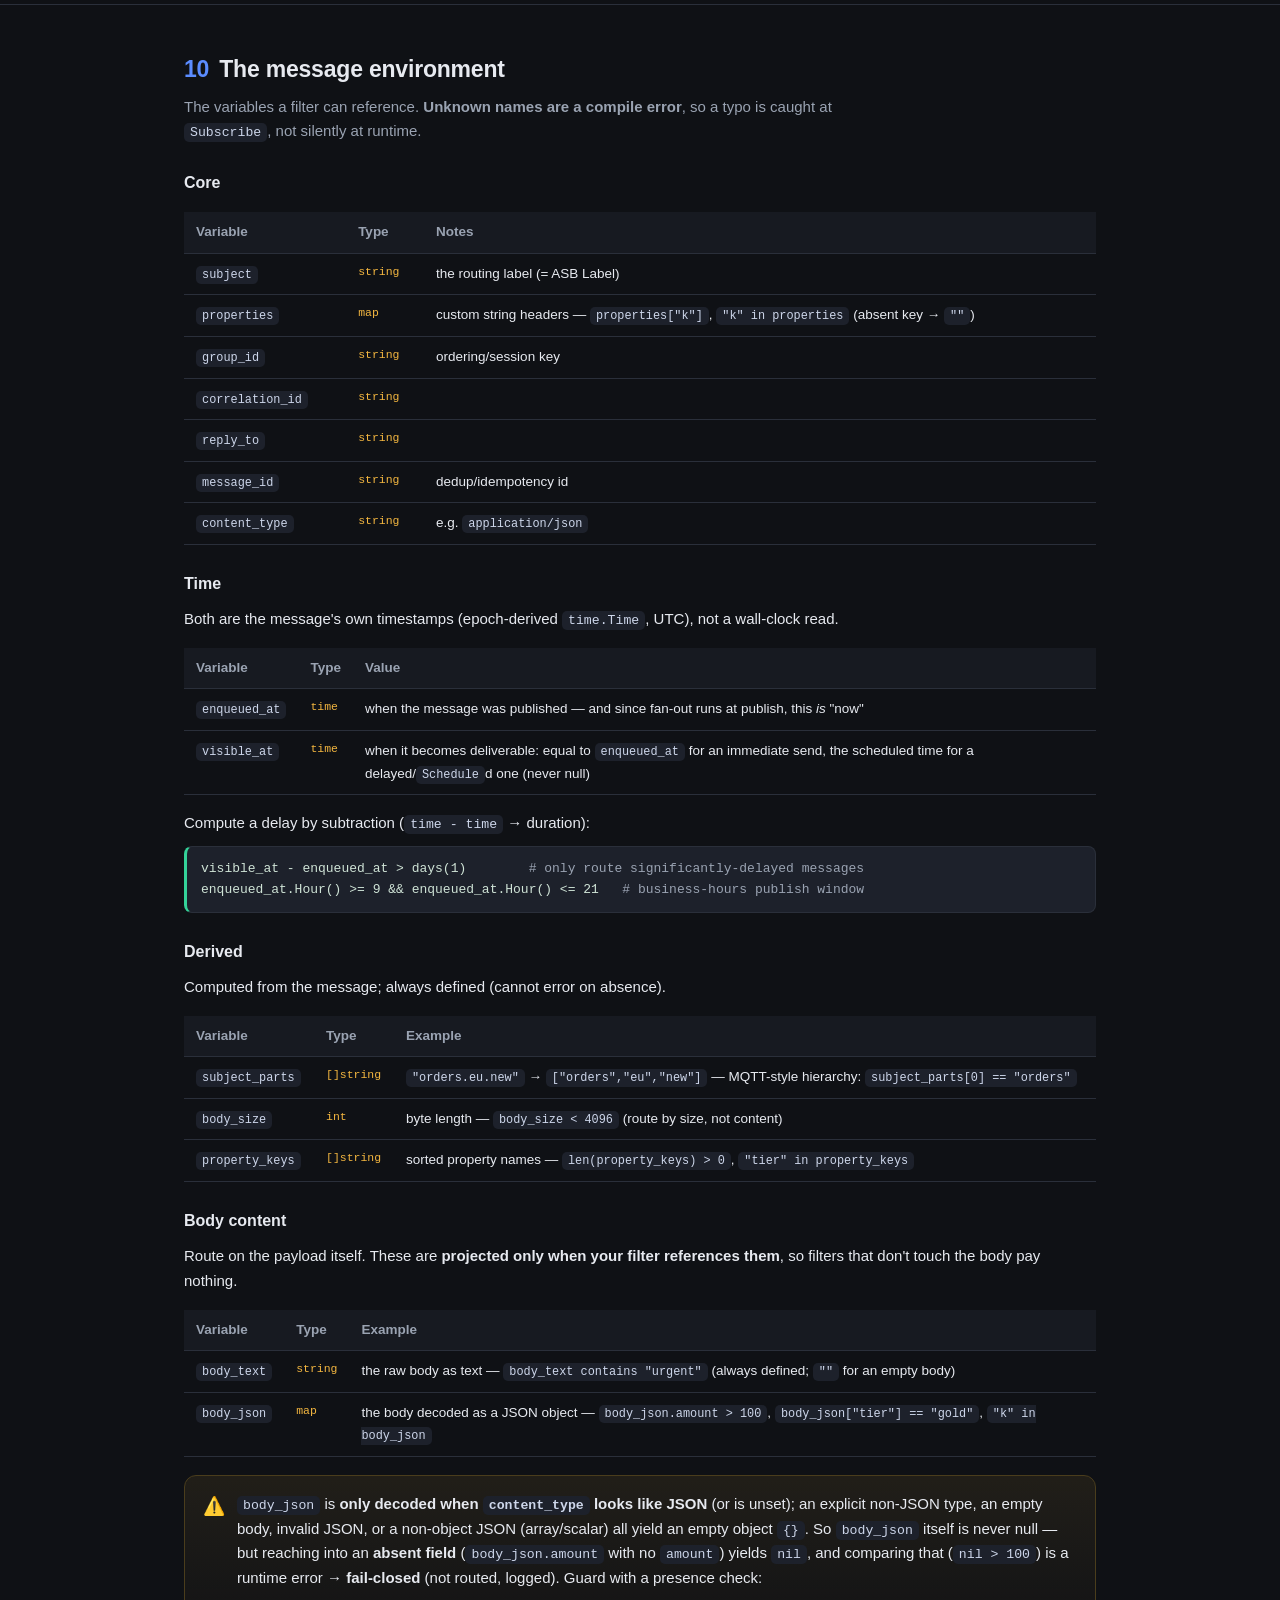
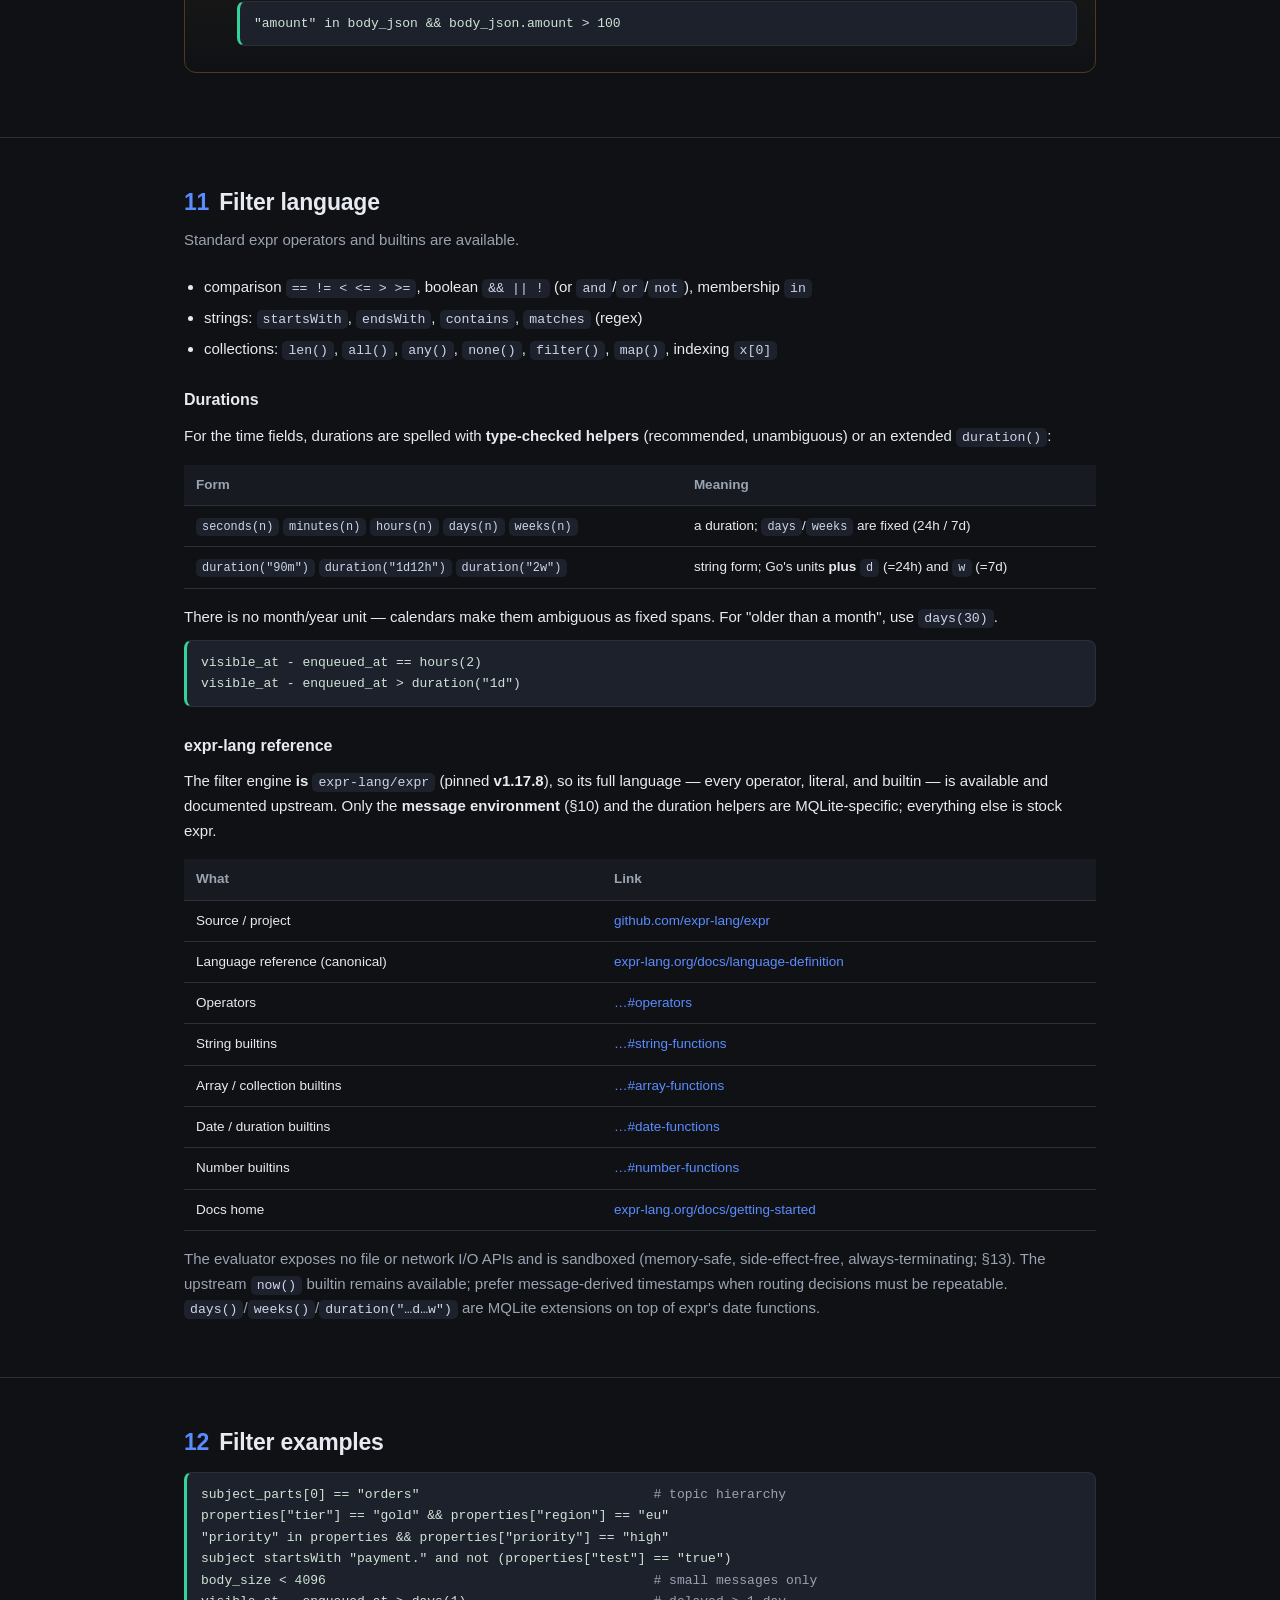
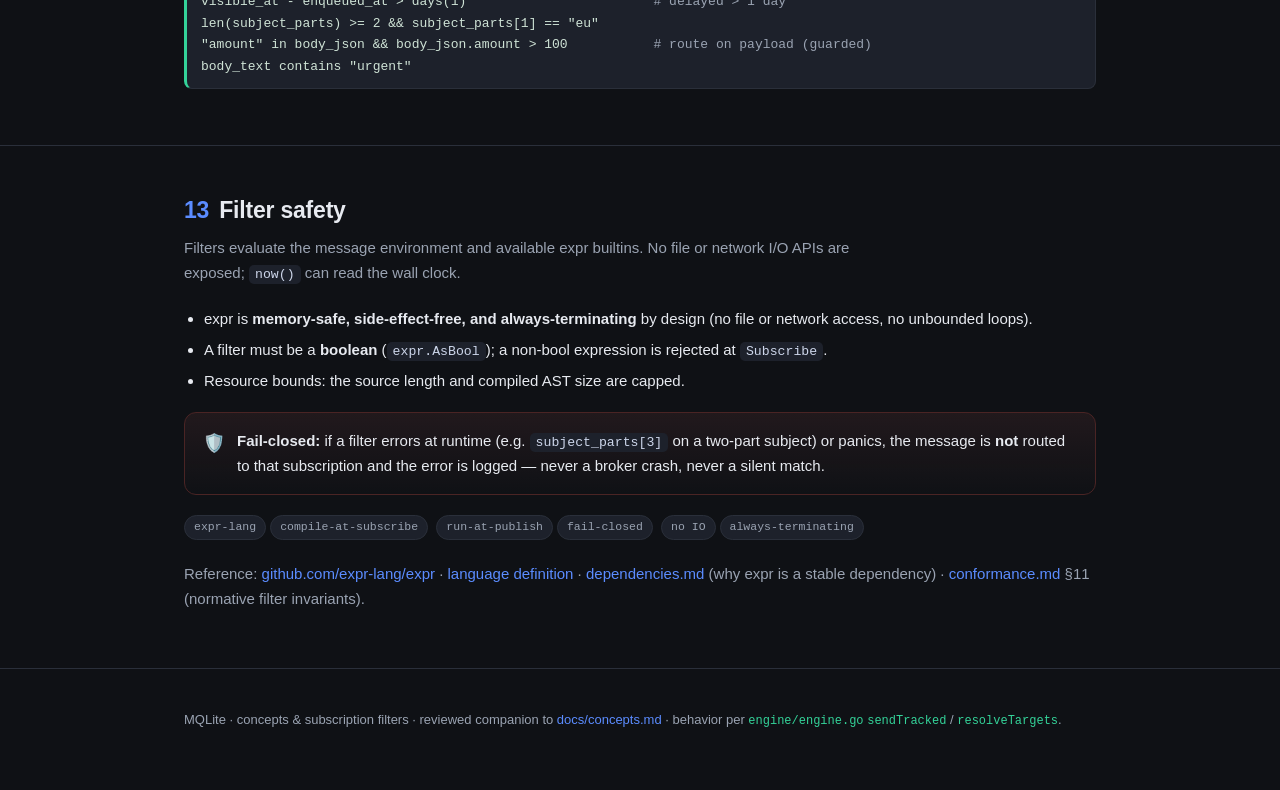
==== commit 4279fb35: "fix(engine): preserve live leases by default (MQLITE-137)" ====
--- a/docs/concepts.html
+++ b/docs/concepts.html
@@ -234,9 +234,9 @@
             a deferred row. Renewal, Abandon and scheduled activation do not. With a
             maximum of 10, ordinary Peek-Lock <code>Receive</code> 10 is a full final attempt:
             it may renew repeatedly and Complete. If it is Abandoned, its lease expires, or
-            embedded startup finds it orphaned, it moves to <b>DLQ</b> instead of ordinary
-            Peek-Lock <code>Receive</code> number 11. Broker startup preserves the final attempt
-            while its lease is live; expiry applies the same DLQ boundary. Explicit
+            an embedded owner explicitly reclaims live leases, it moves to <b>DLQ</b> instead of
+            ordinary Peek-Lock <code>Receive</code> number 11. Startup preserves the final attempt
+            by default while its lease is live; expiry applies the same DLQ boundary. Explicit
             <code>ReceiveDeferred</code> currently
             differs: it increments the count but has no maximum admission
             check.</p>
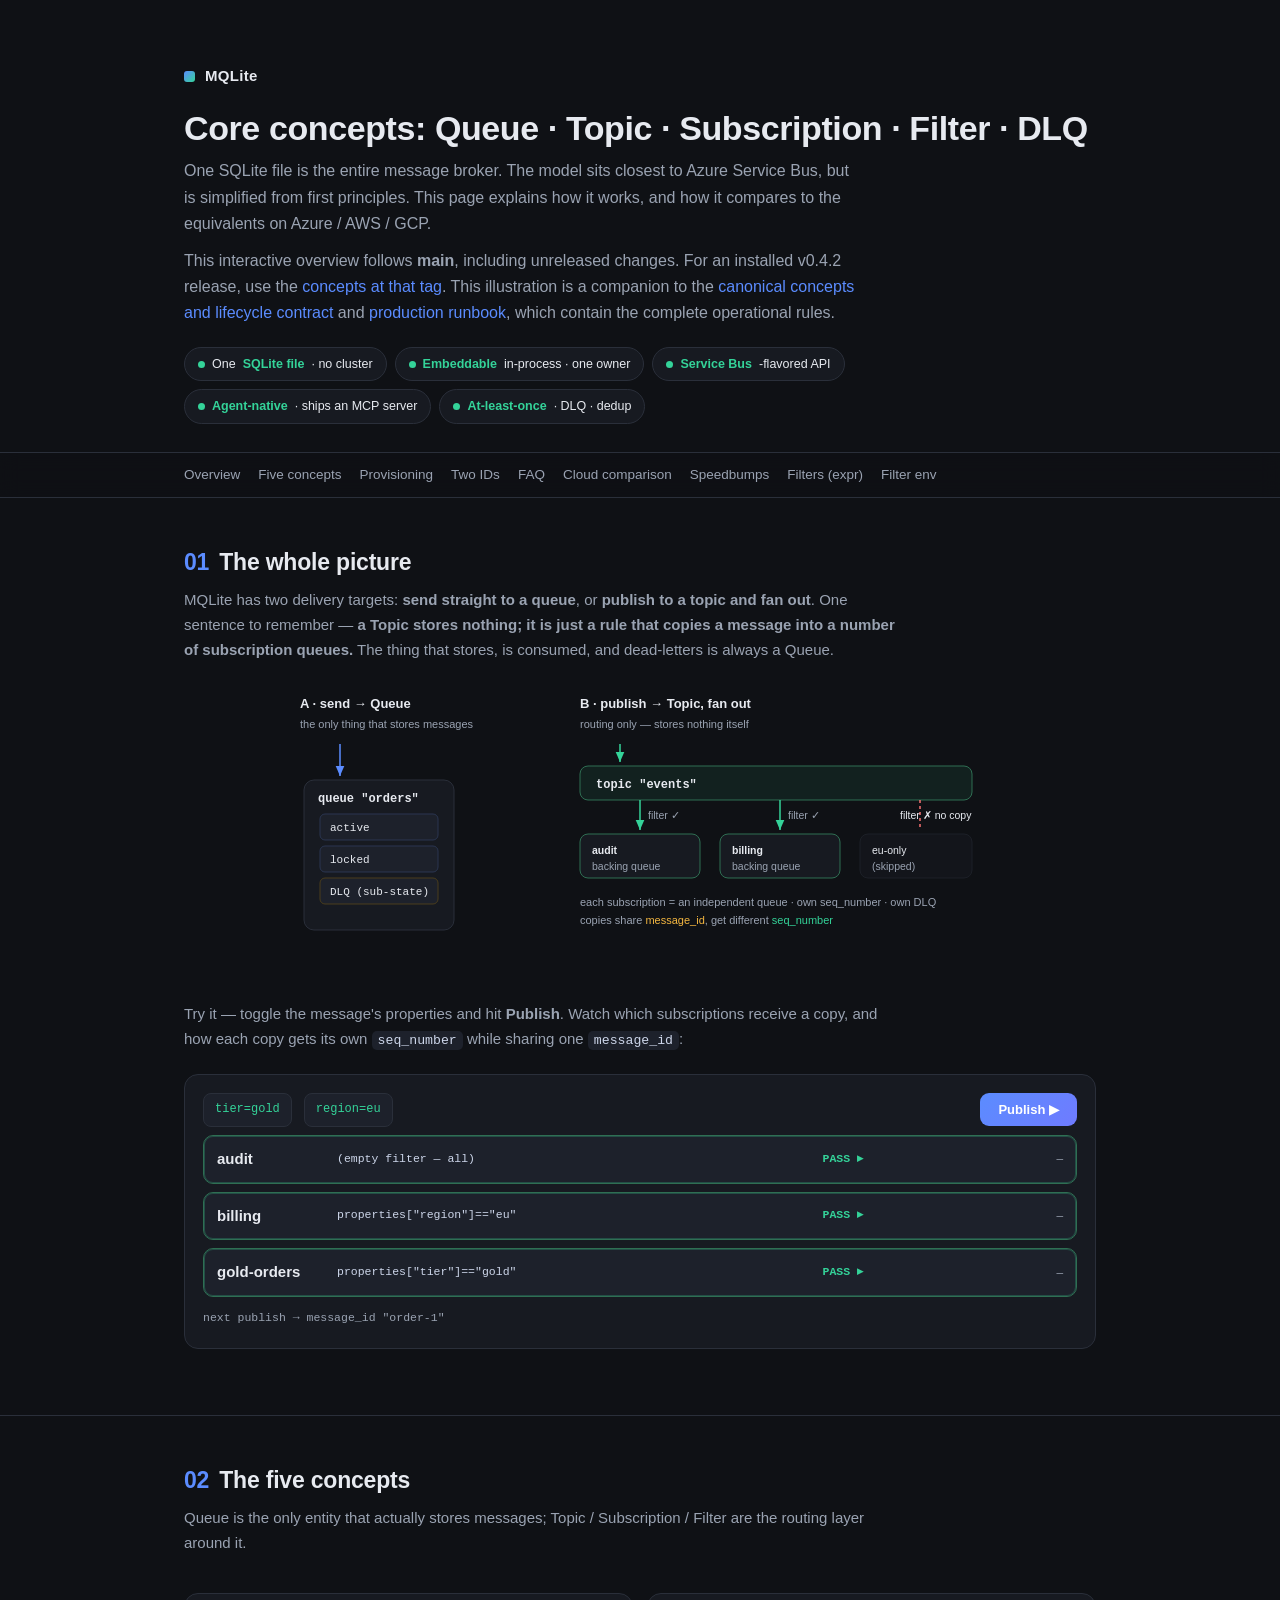
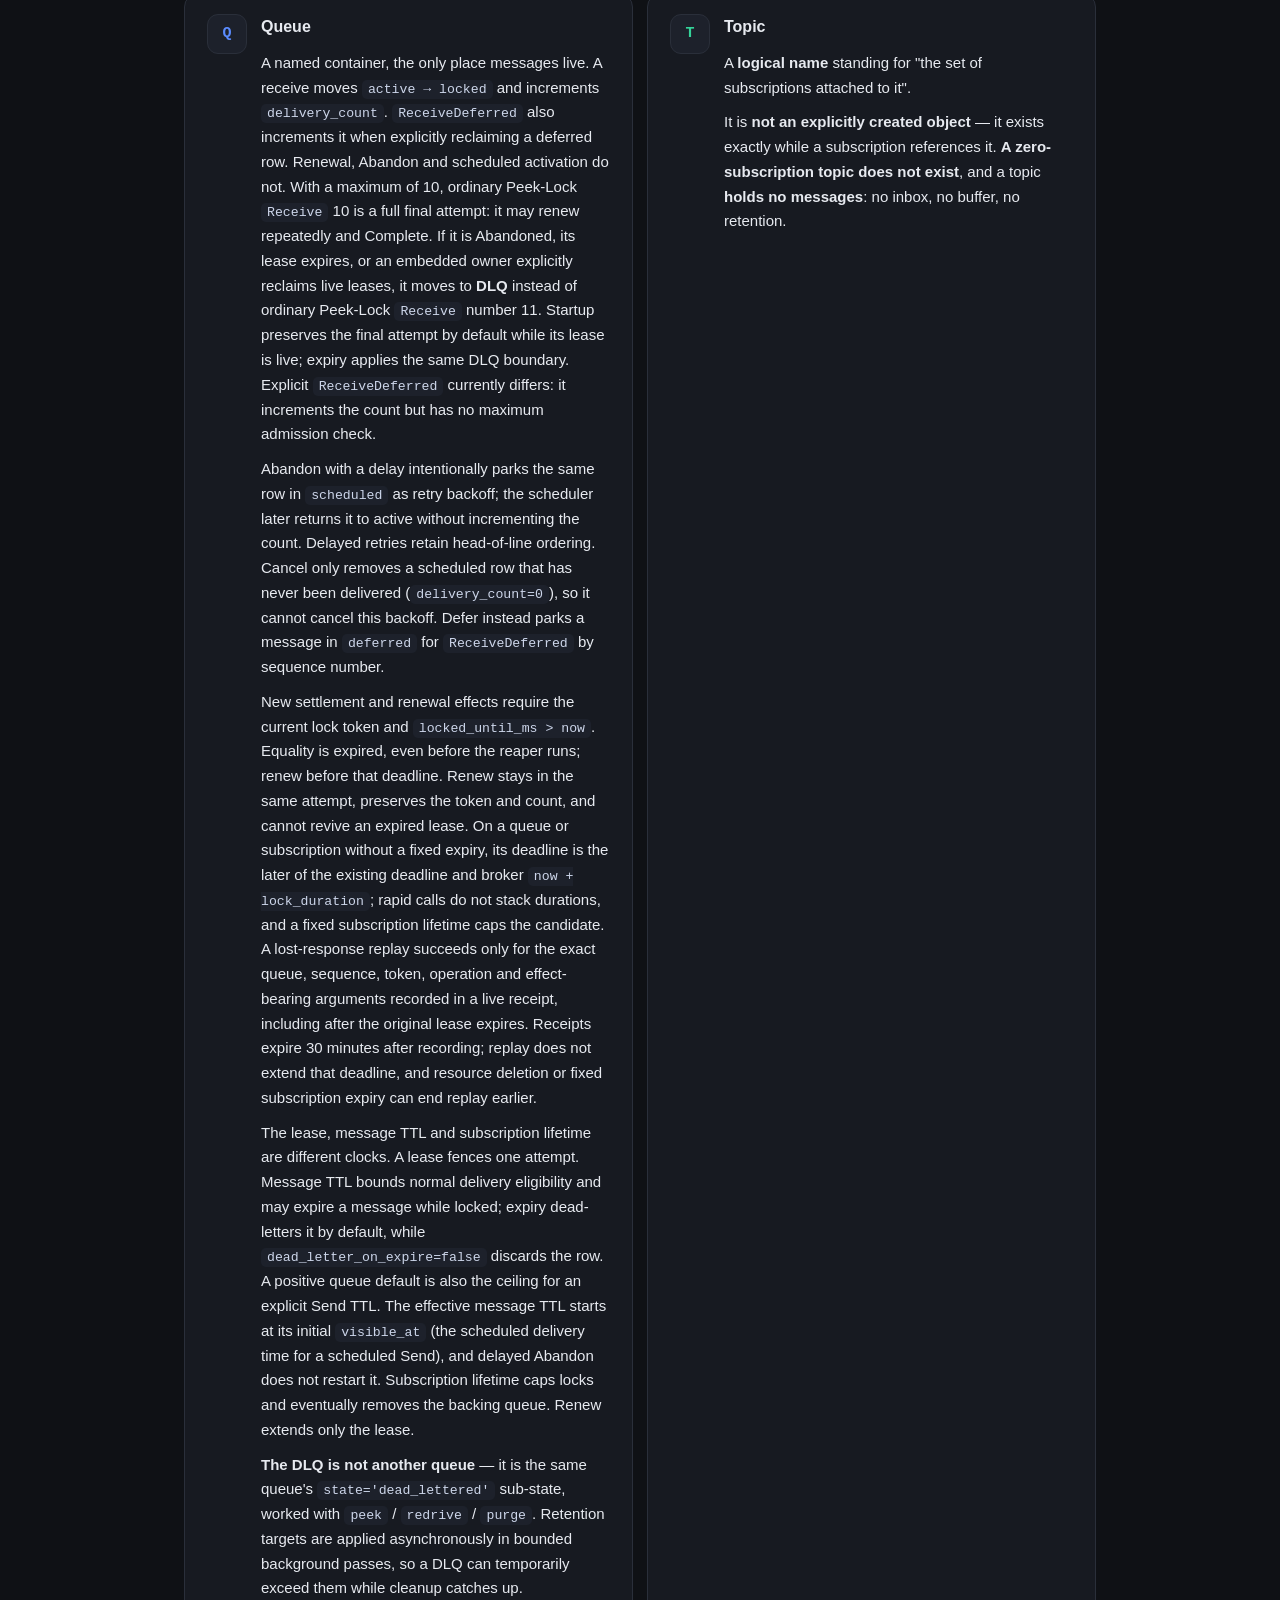
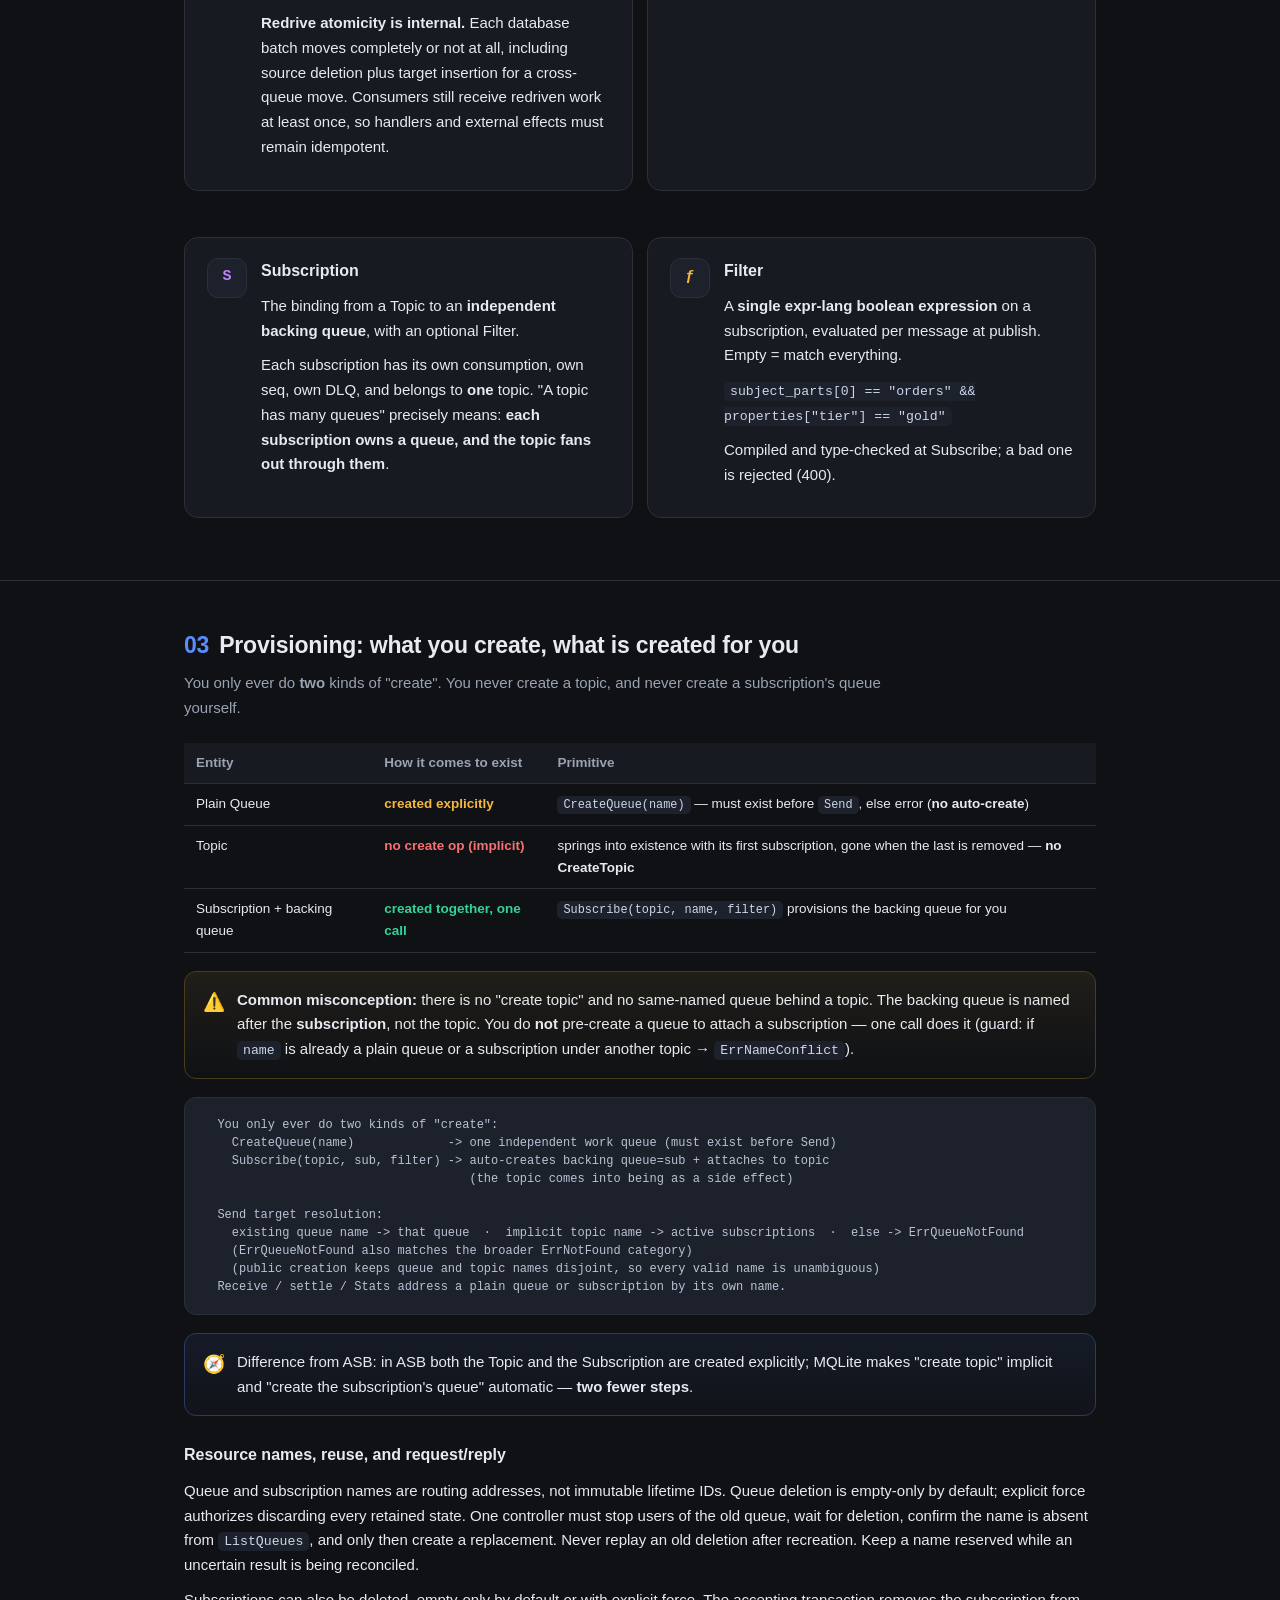
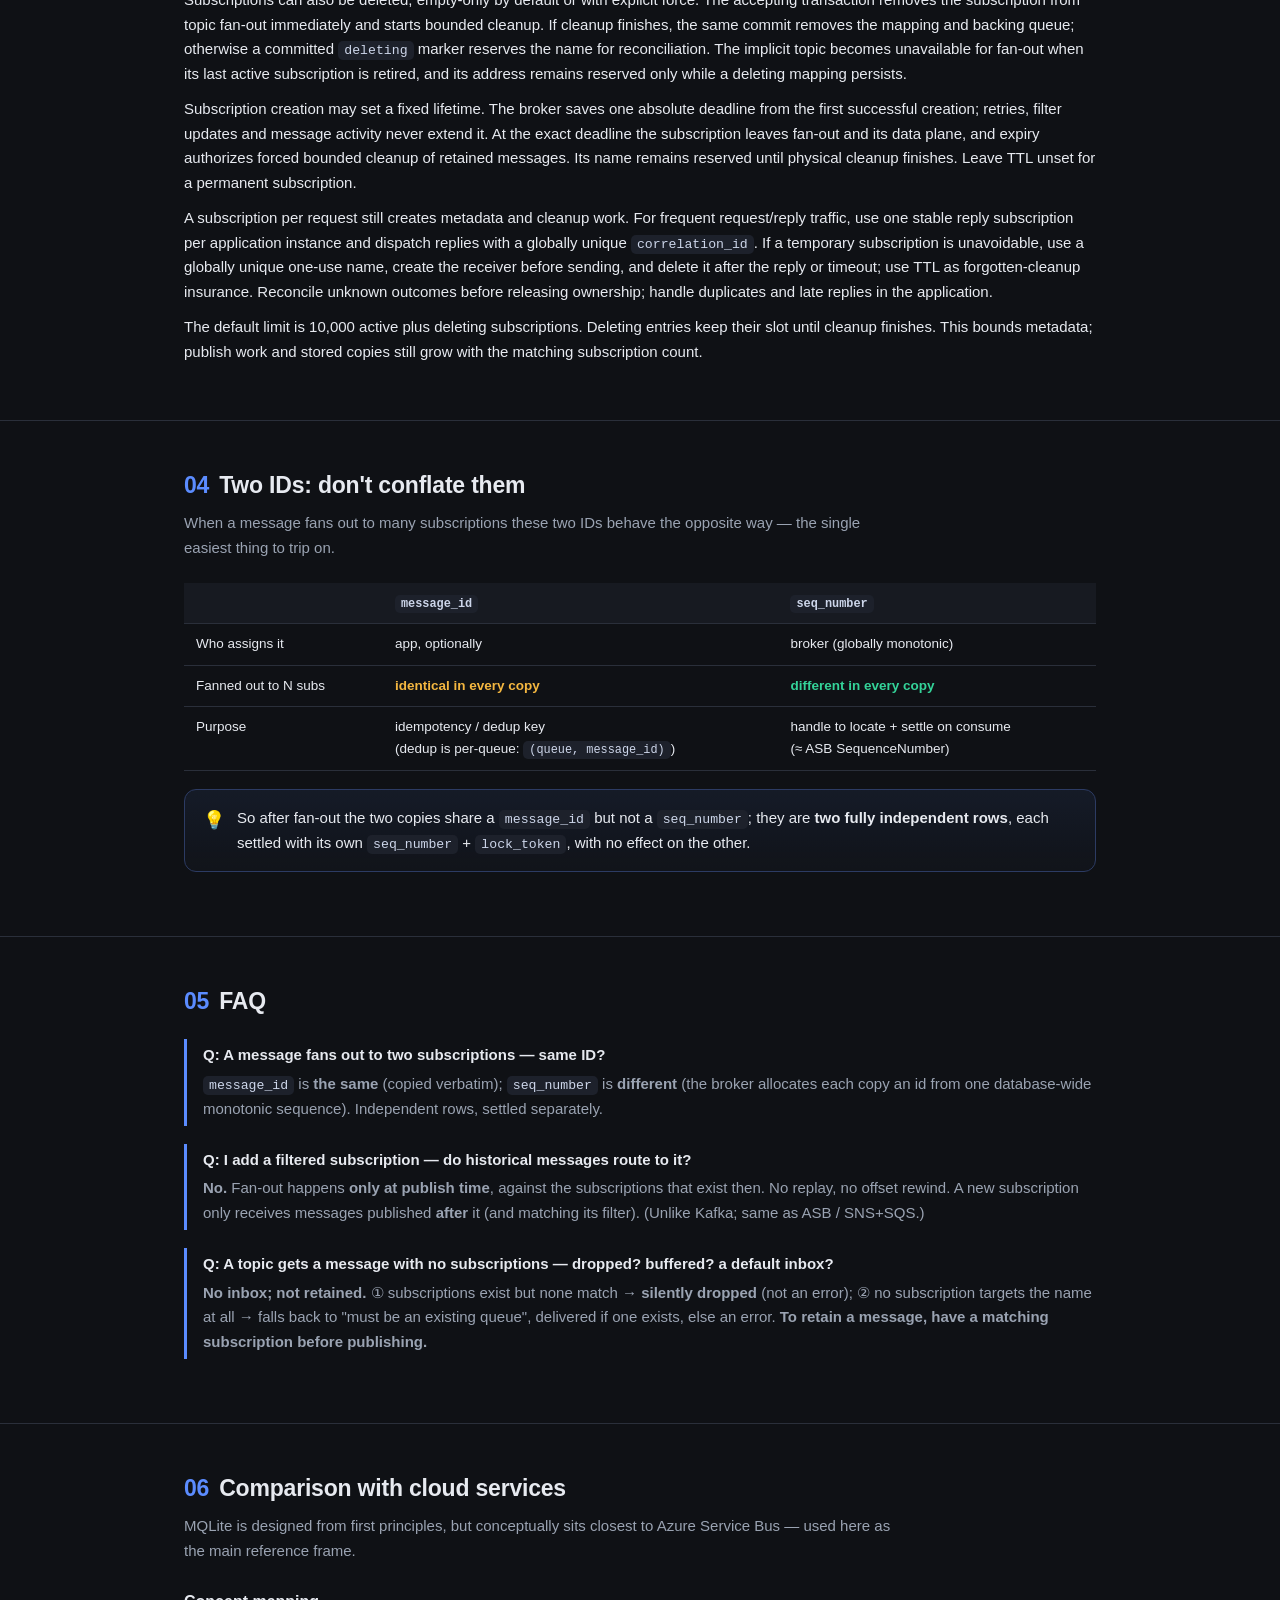
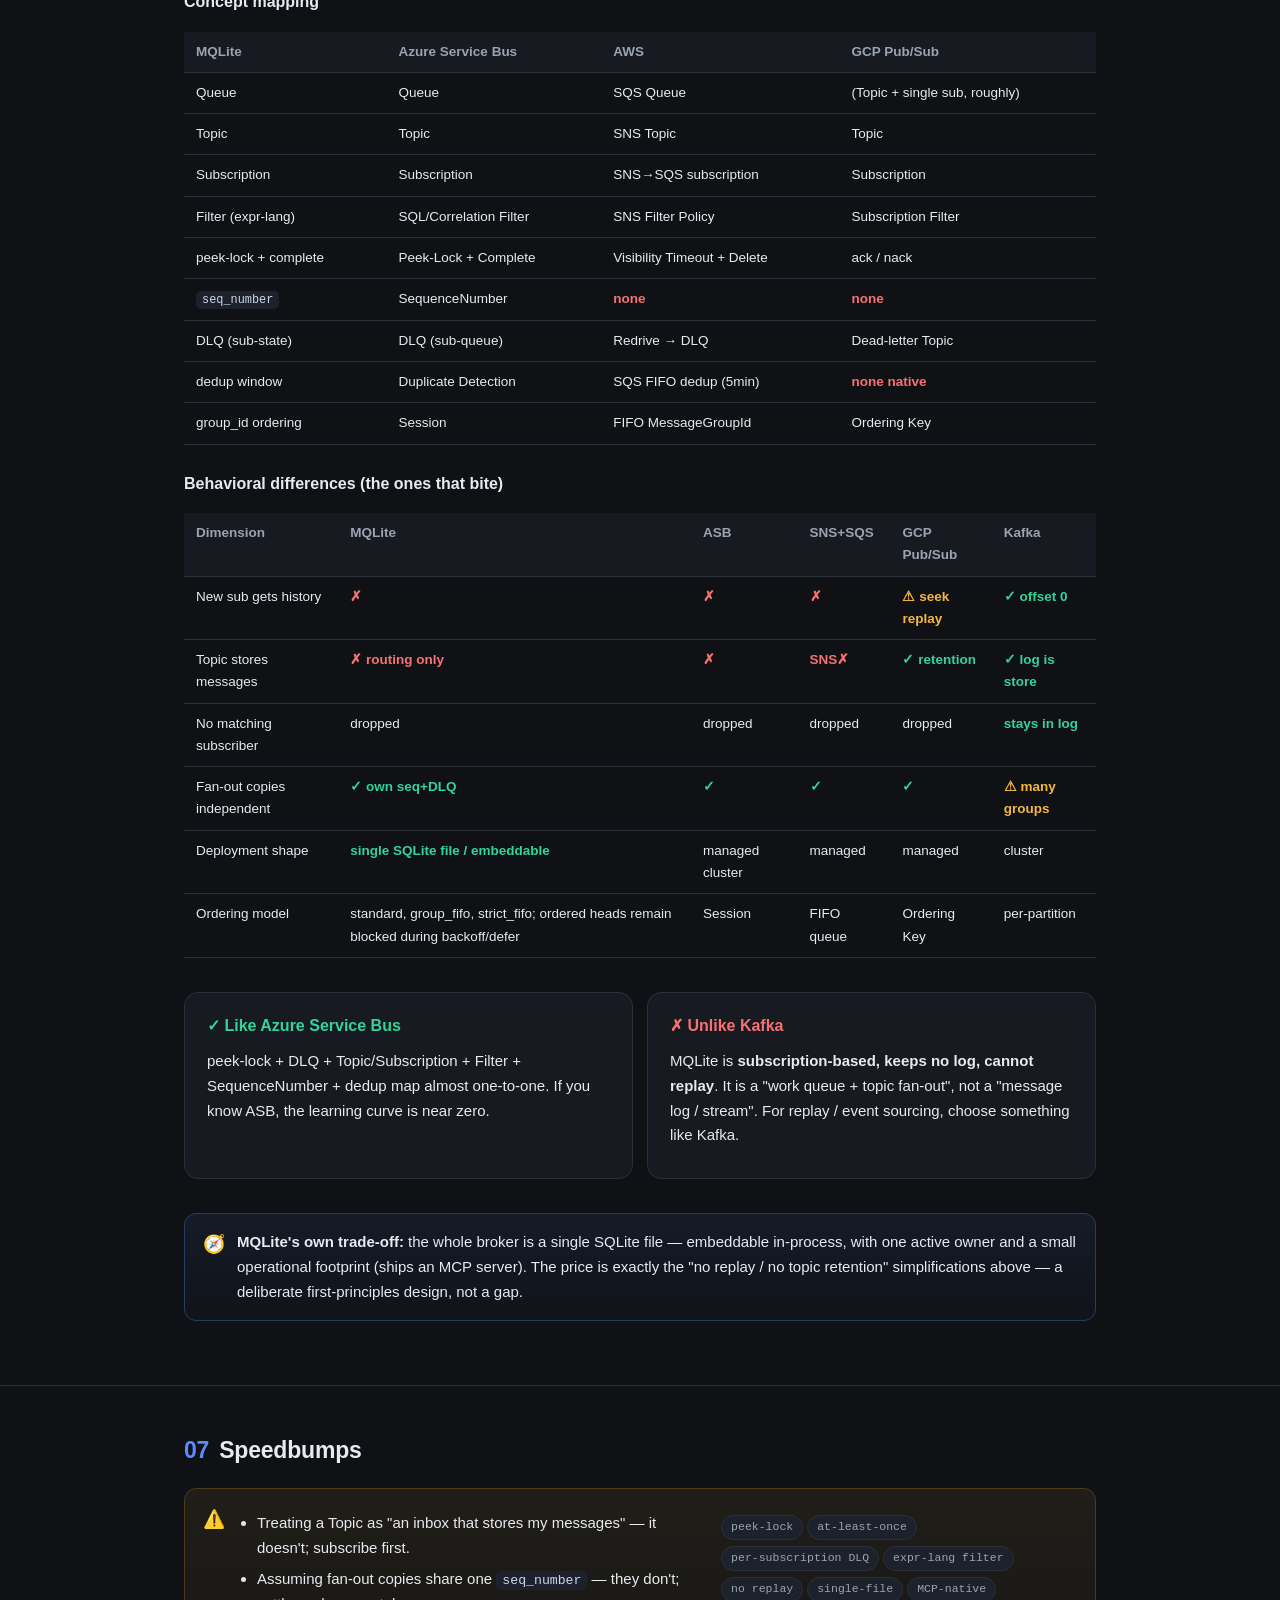
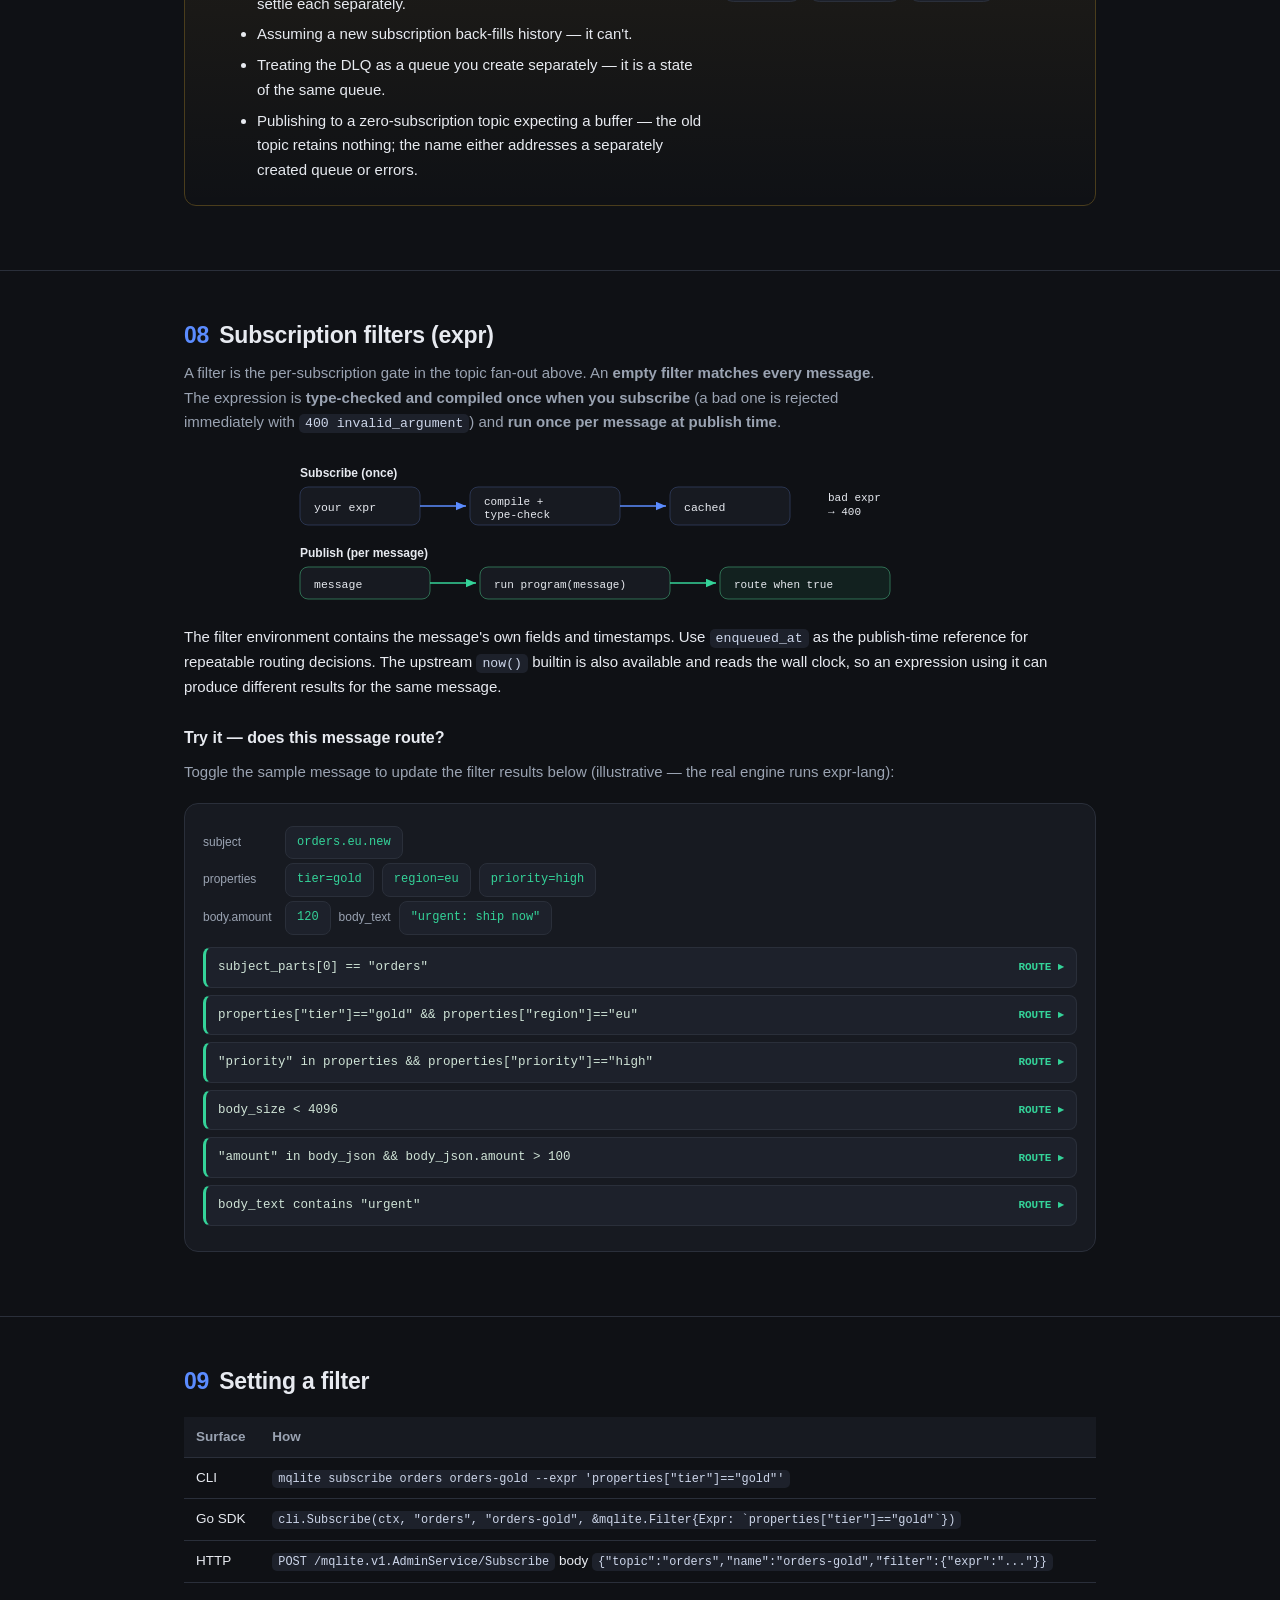
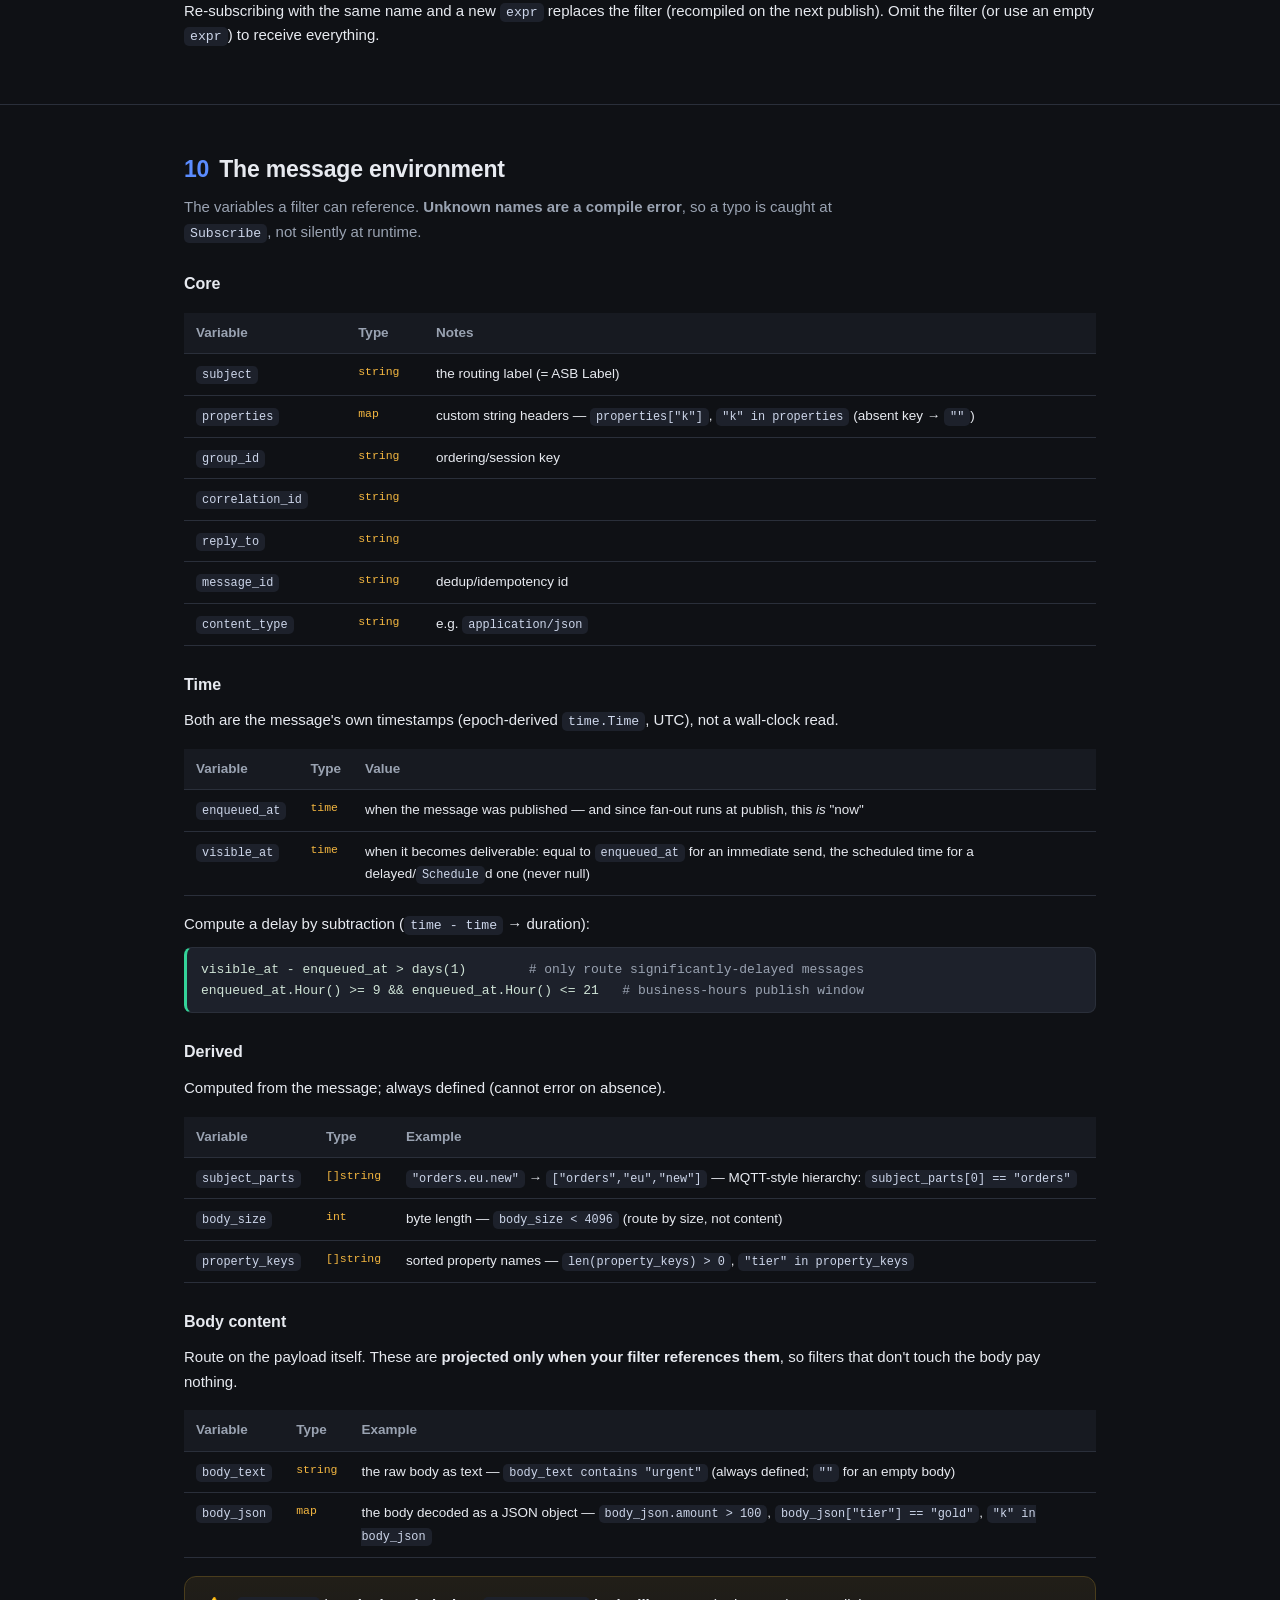
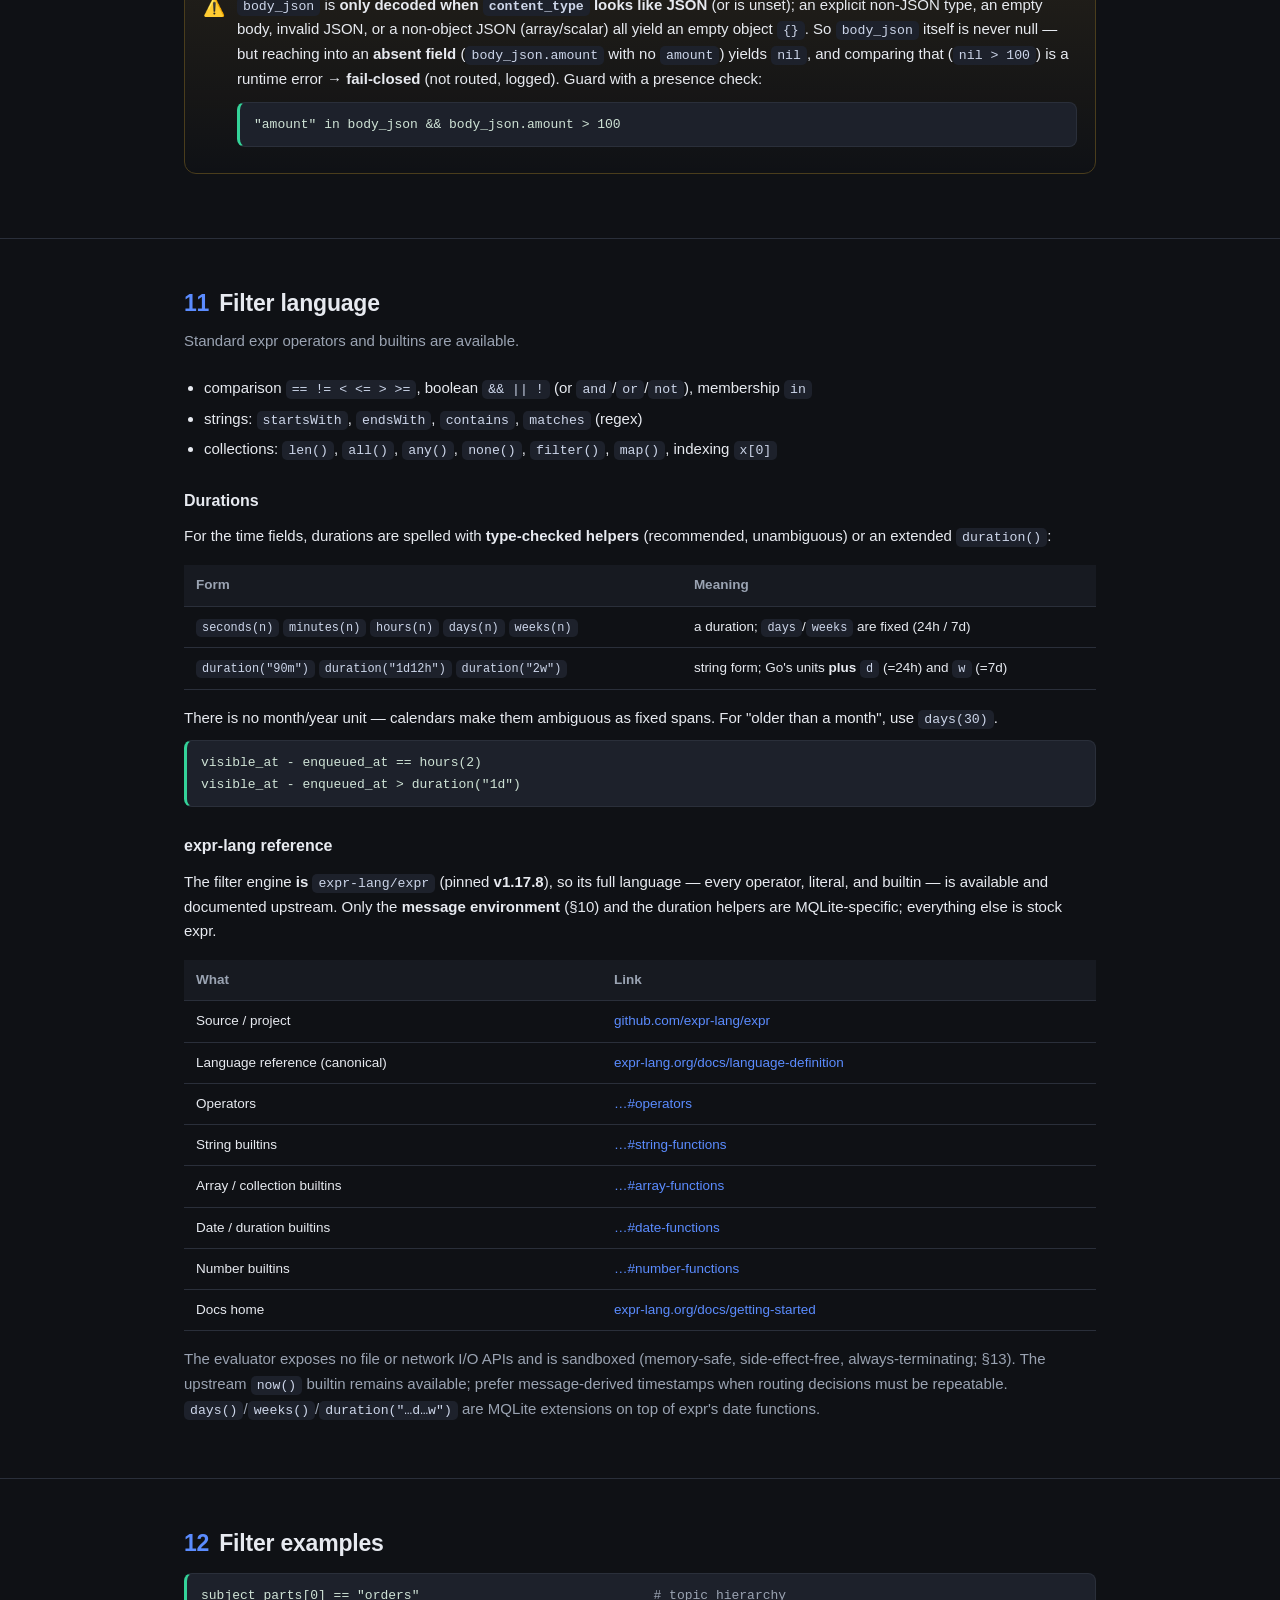
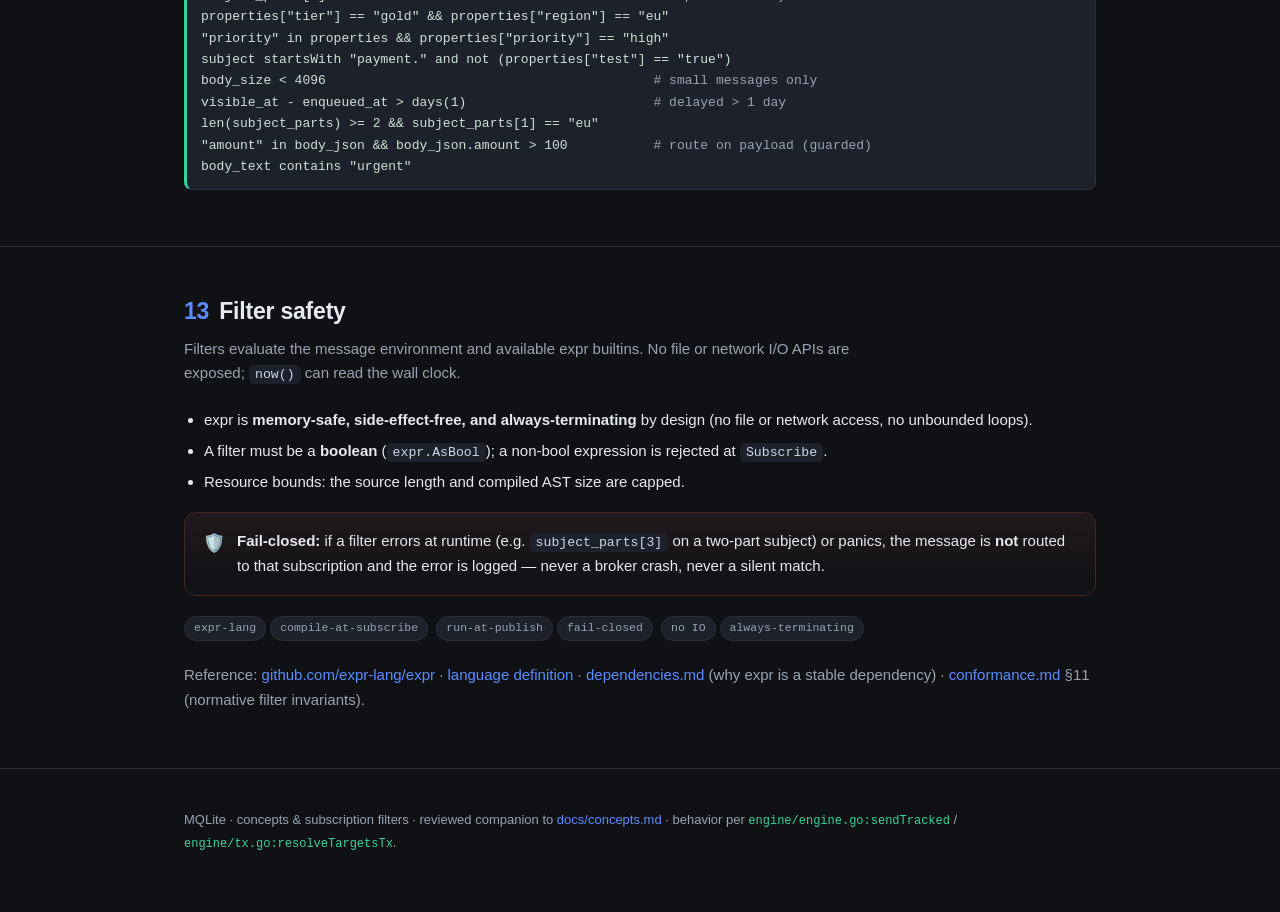
==== commit 945842ed: "docs: align reliability guidance with queue behavior (MQLITE-165)" ====
--- a/docs/concepts.html
+++ b/docs/concepts.html
@@ -118,9 +118,12 @@
     <p class="sub">One SQLite file is the entire message broker. The model sits closest
     to Azure Service Bus, but is simplified from first principles. This page explains how
     it works, and how it compares to the equivalents on Azure / AWS / GCP.</p>
-    <p class="sub">This interactive overview describes <b>v0.4.2</b>.
-      The <a href="concepts.md">canonical concepts and lifecycle contract</a> and
-      <a href="operations.md">production runbook</a> contain the complete operational rules.</p>
+    <p class="sub">This interactive overview follows <b>main</b>, including
+      unreleased changes. For an installed v0.4.2 release, use the
+      <a href="https://github.com/mqlitehq/mqlite/blob/v0.4.2/docs/concepts.md">concepts at that tag</a>.
+      This illustration is a companion to the
+      <a href="concepts.md">canonical concepts and lifecycle contract</a> and
+      <a href="operations.md">production runbook</a>, which contain the complete operational rules.</p>
     <div class="adv">
       <span>One <b>SQLite file</b> · no cluster</span>
       <span><b>Embeddable</b> in-process · one owner</span>
@@ -256,7 +259,9 @@
             and a fixed subscription lifetime caps the candidate. A lost-response replay
             succeeds only for the exact queue, sequence, token, operation and
             effect-bearing arguments recorded in a live receipt, including after the
-            original lease expires.</p>
+            original lease expires. Receipts expire 30 minutes after recording;
+            replay does not extend that deadline, and resource deletion or fixed
+            subscription expiry can end replay earlier.</p>
           <p>The lease, message TTL and subscription lifetime are different clocks.
             A lease fences one attempt. Message TTL bounds normal delivery eligibility
             and may expire a message while locked; expiry dead-letters it by default,
@@ -747,8 +752,8 @@
 
 <footer><div class="wrap">
   MQLite · concepts &amp; subscription filters · reviewed companion to <a href="concepts.md">docs/concepts.md</a> ·
-  behavior per <span class="kbd">engine/engine.go</span>
-  <span class="kbd">sendTracked</span> / <span class="kbd">resolveTargets</span>.
+  behavior per <span class="kbd">engine/engine.go:sendTracked</span> /
+  <span class="kbd">engine/tx.go:resolveTargetsTx</span>.
 </div></footer>
 
 <script>
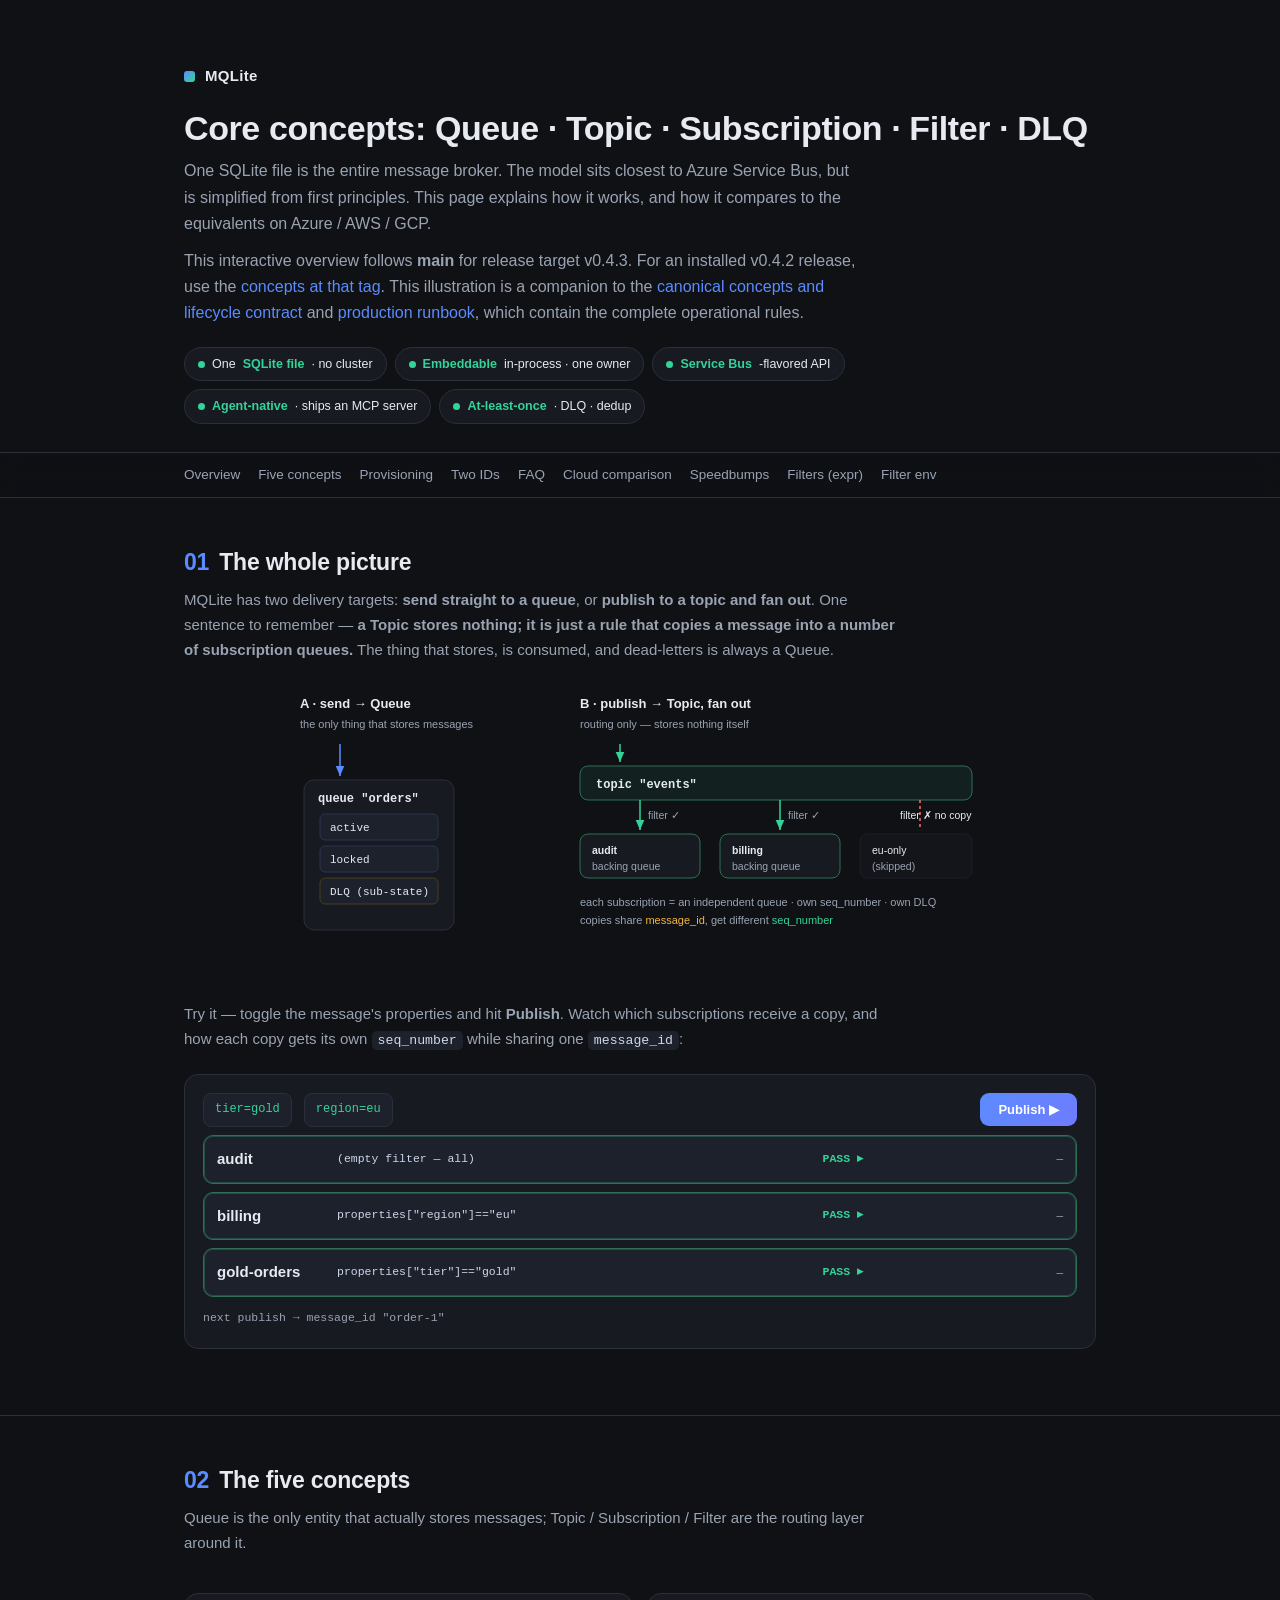
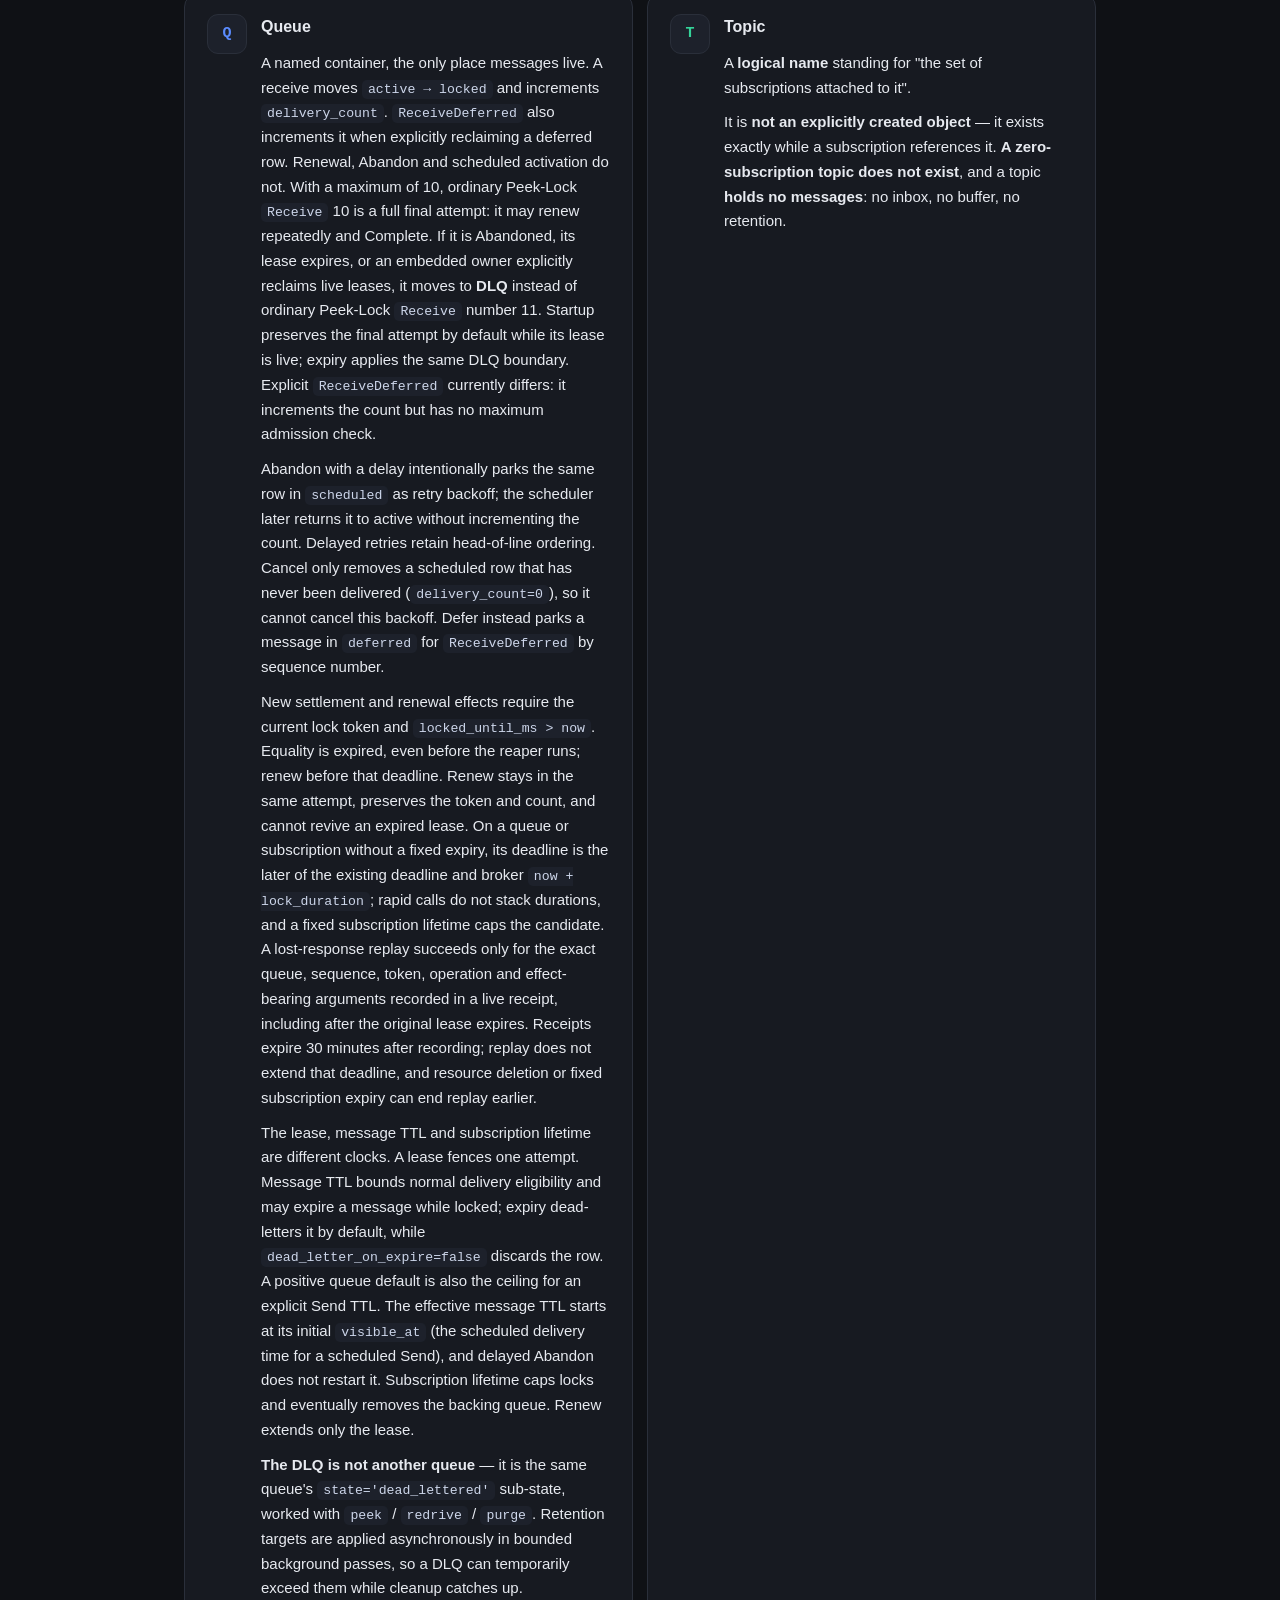
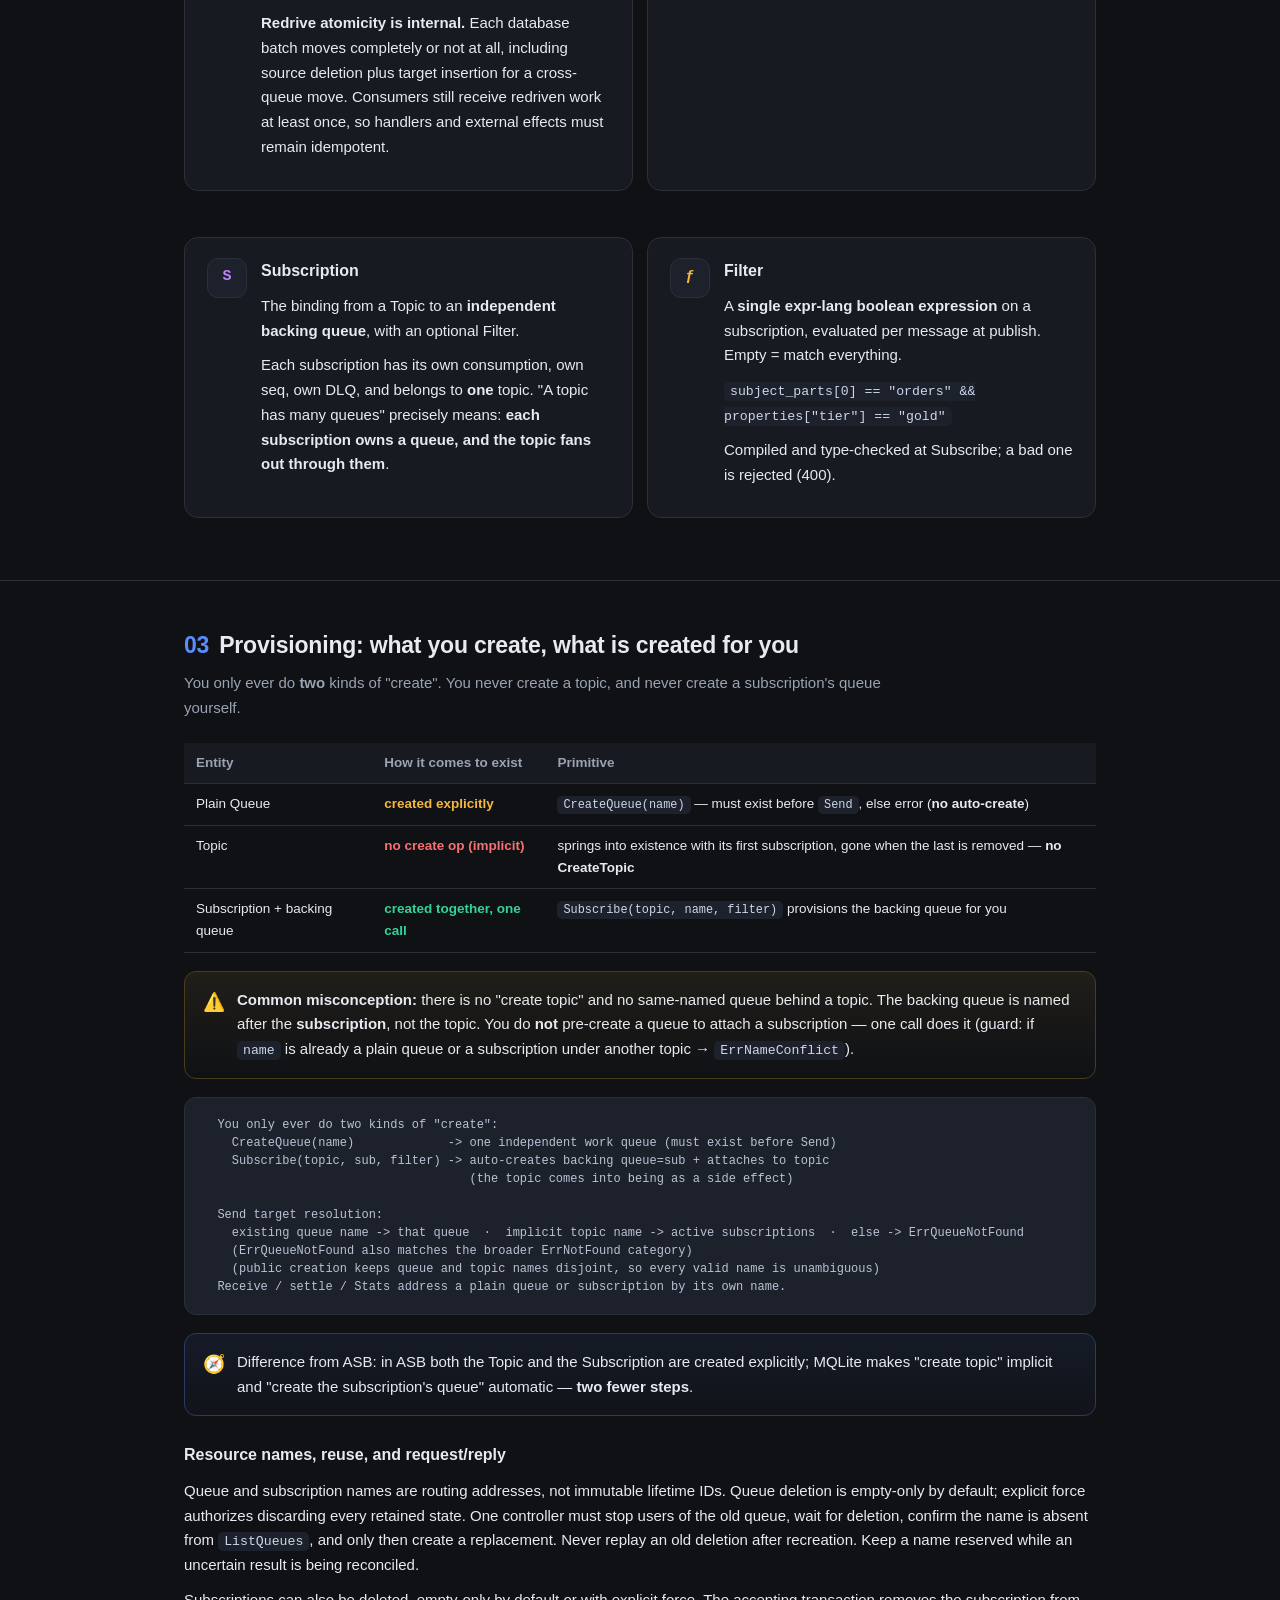
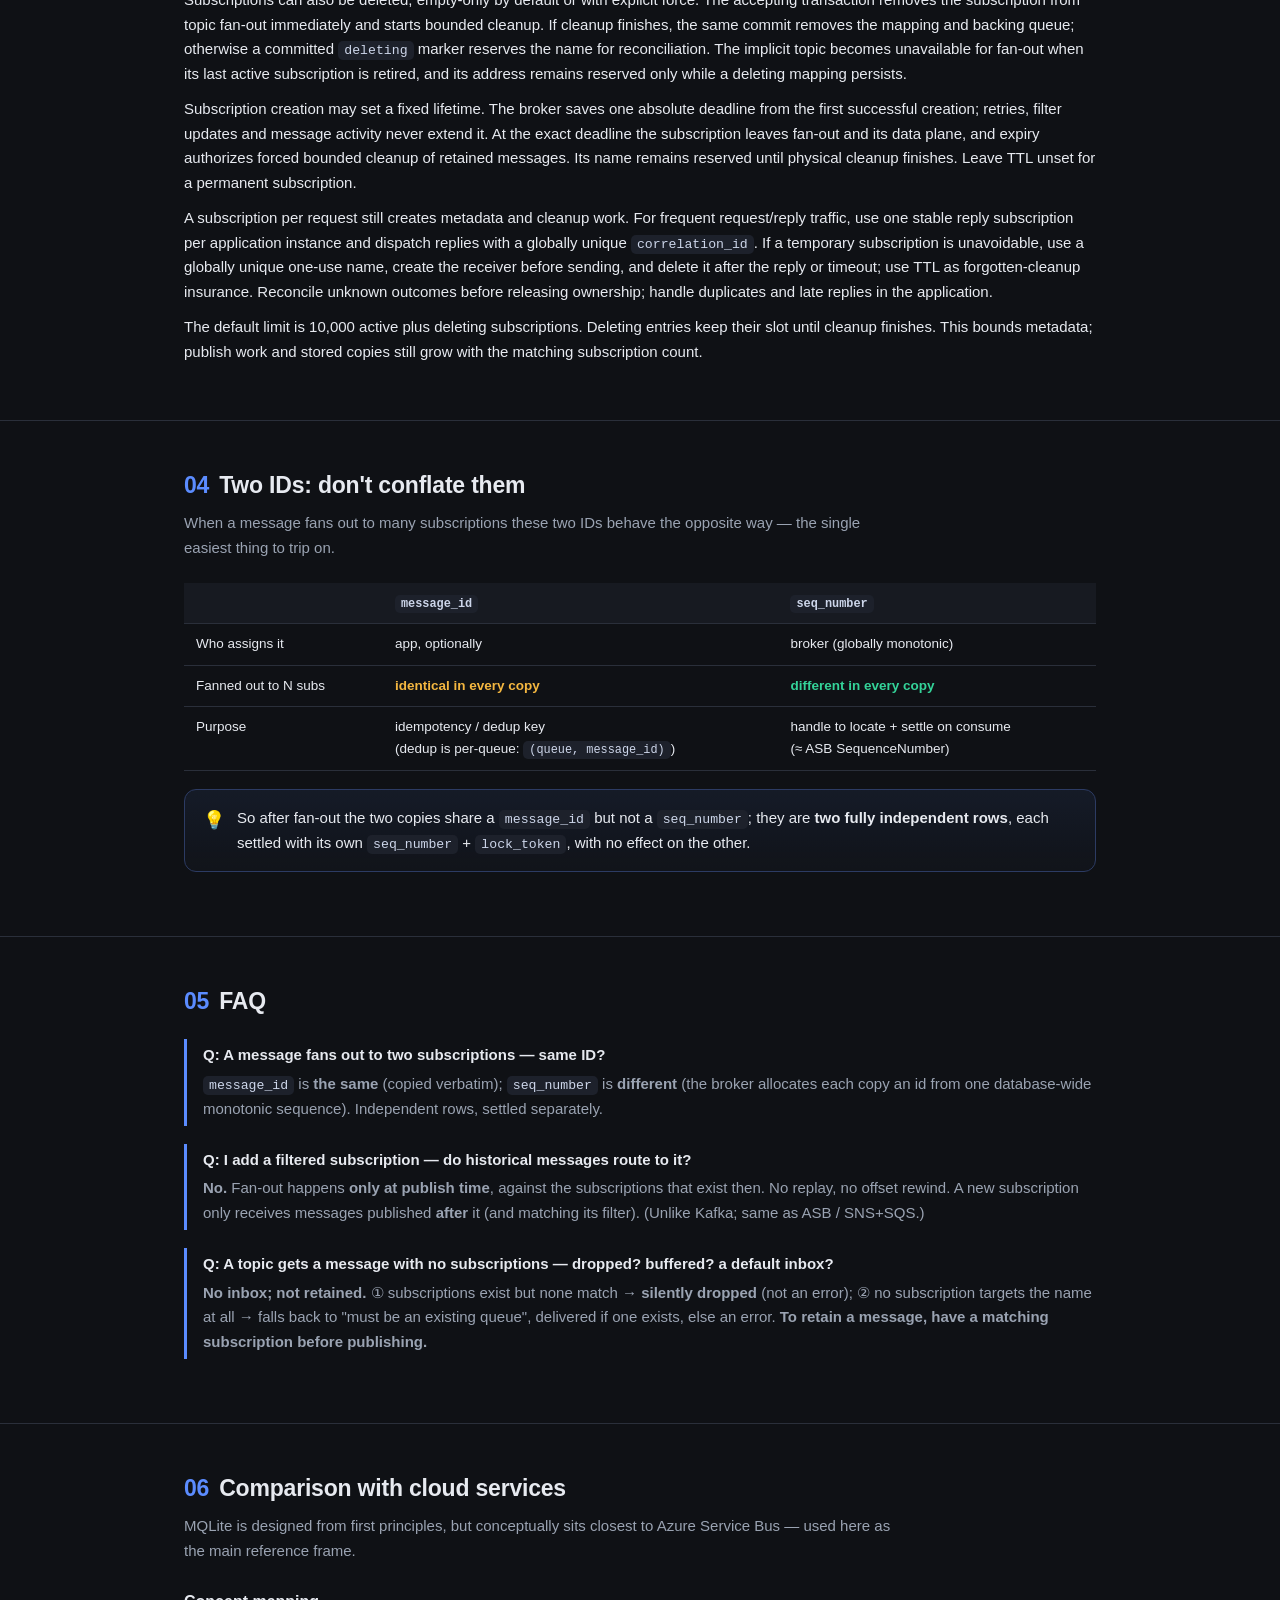
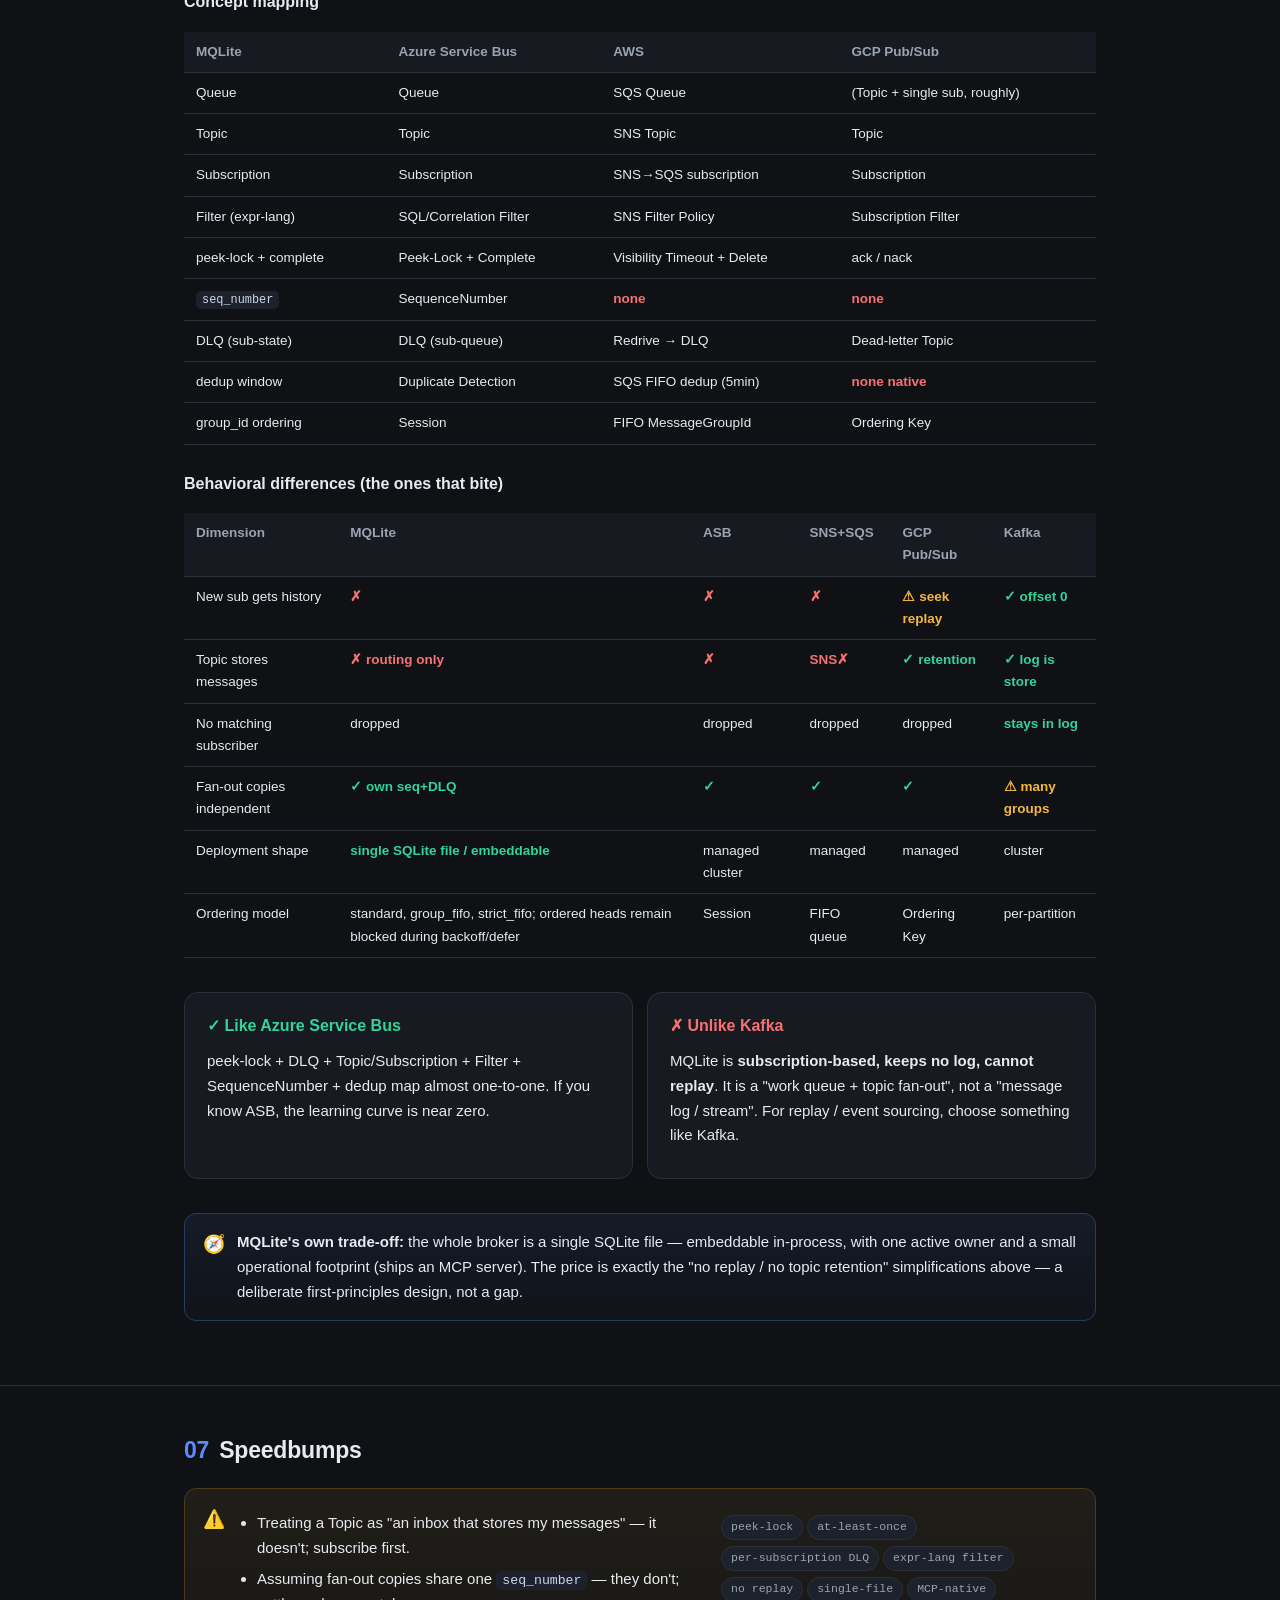
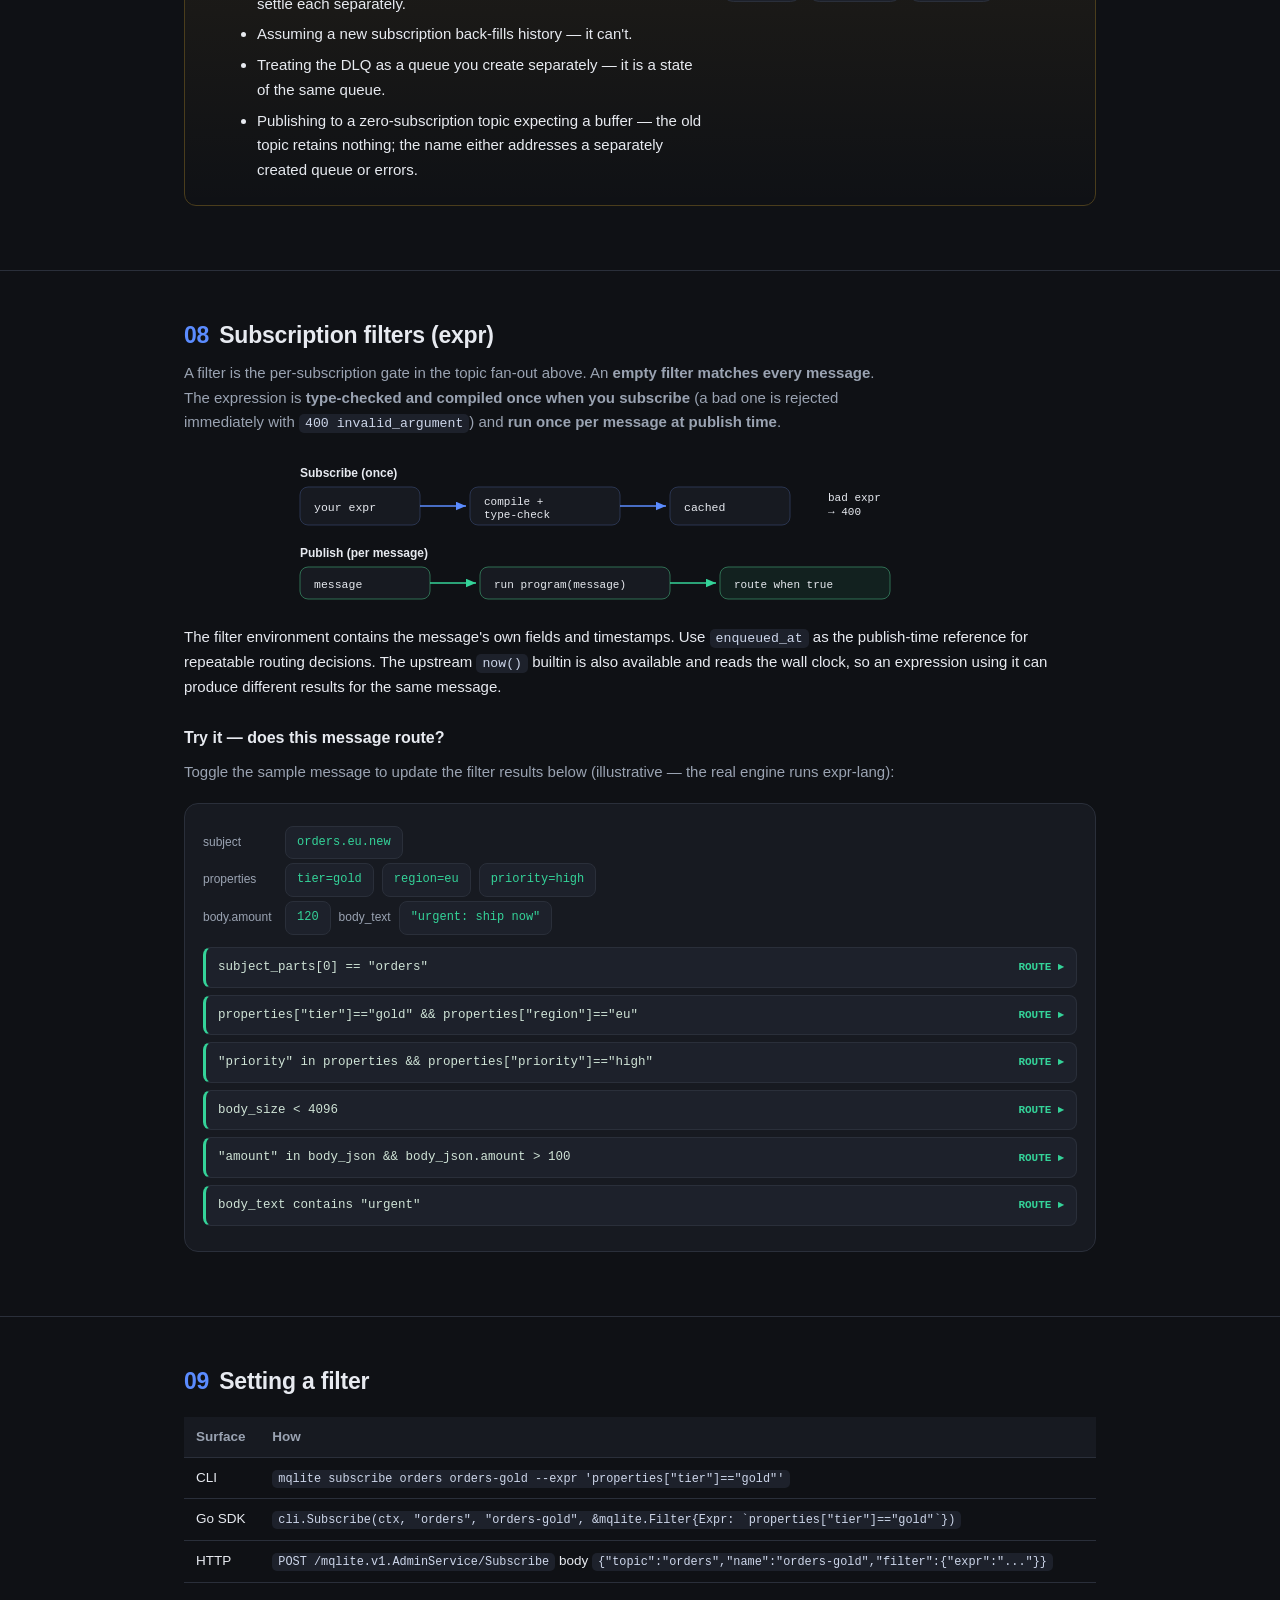
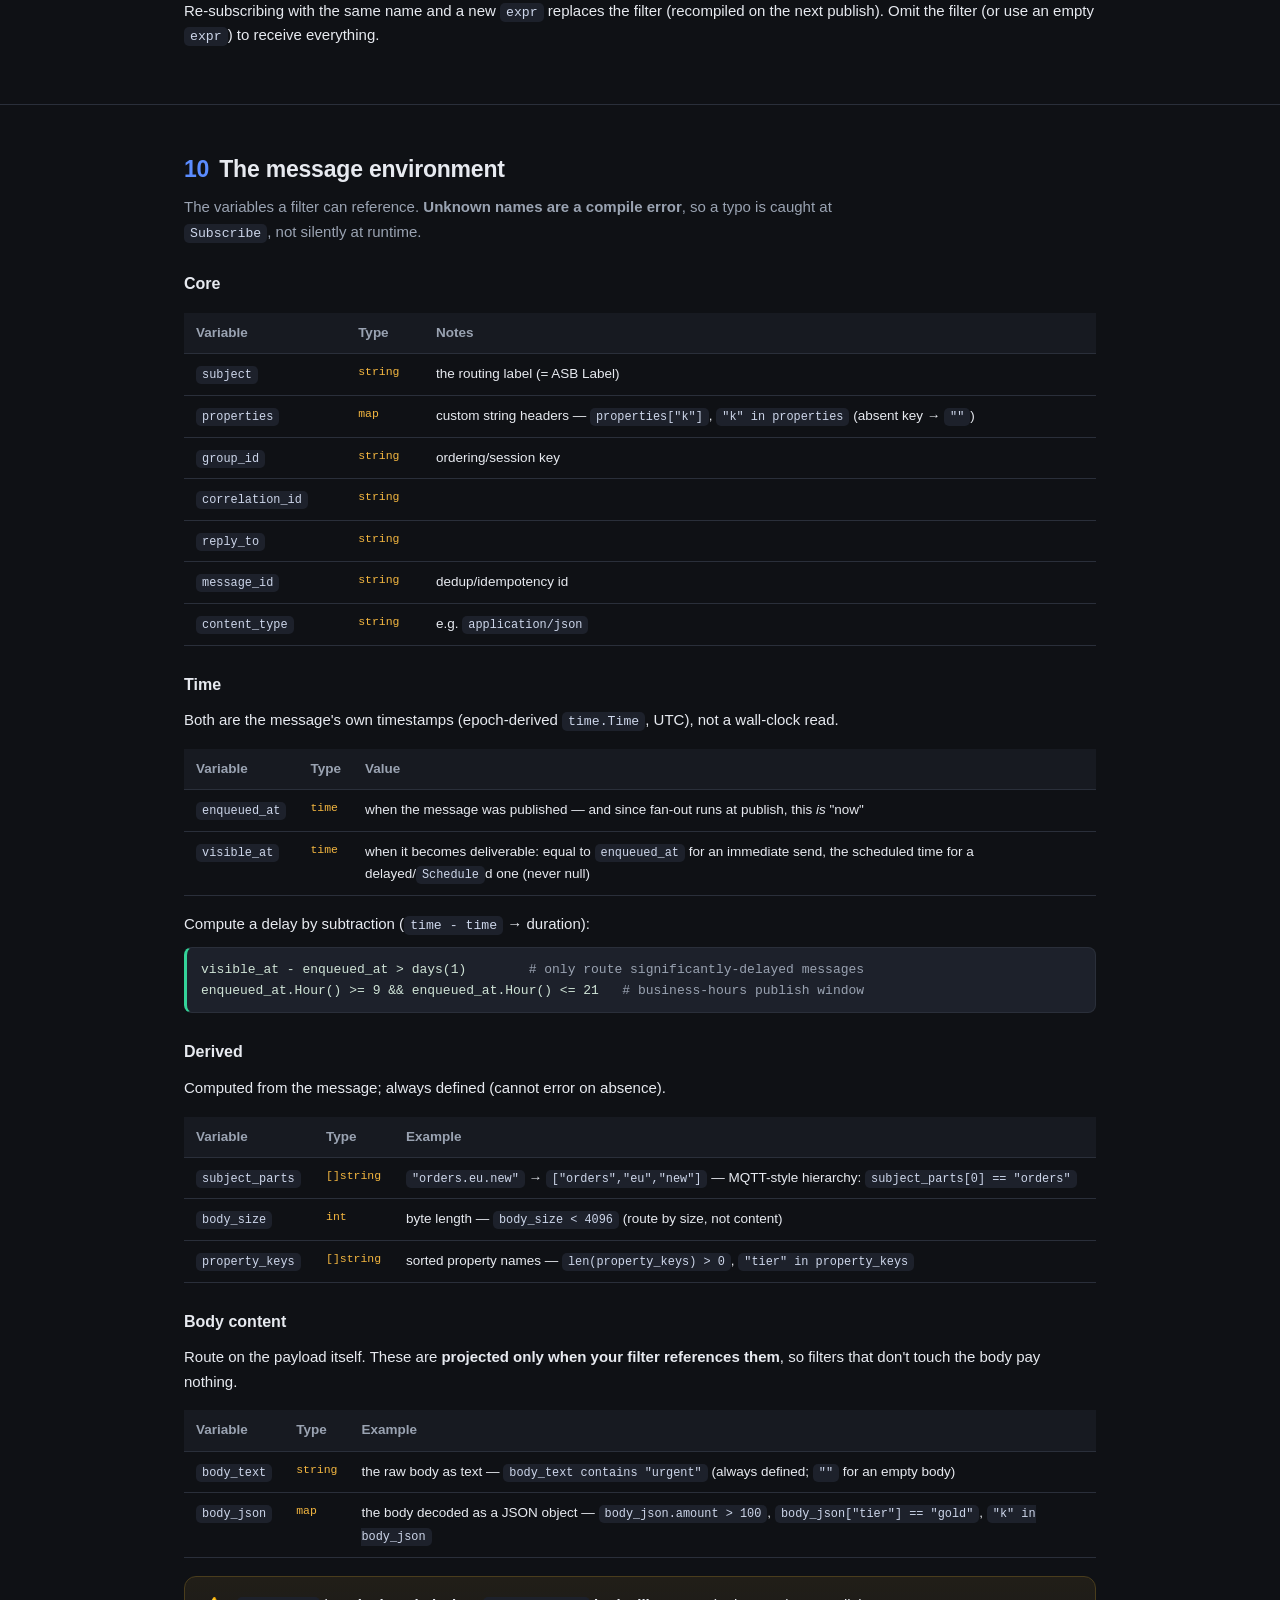
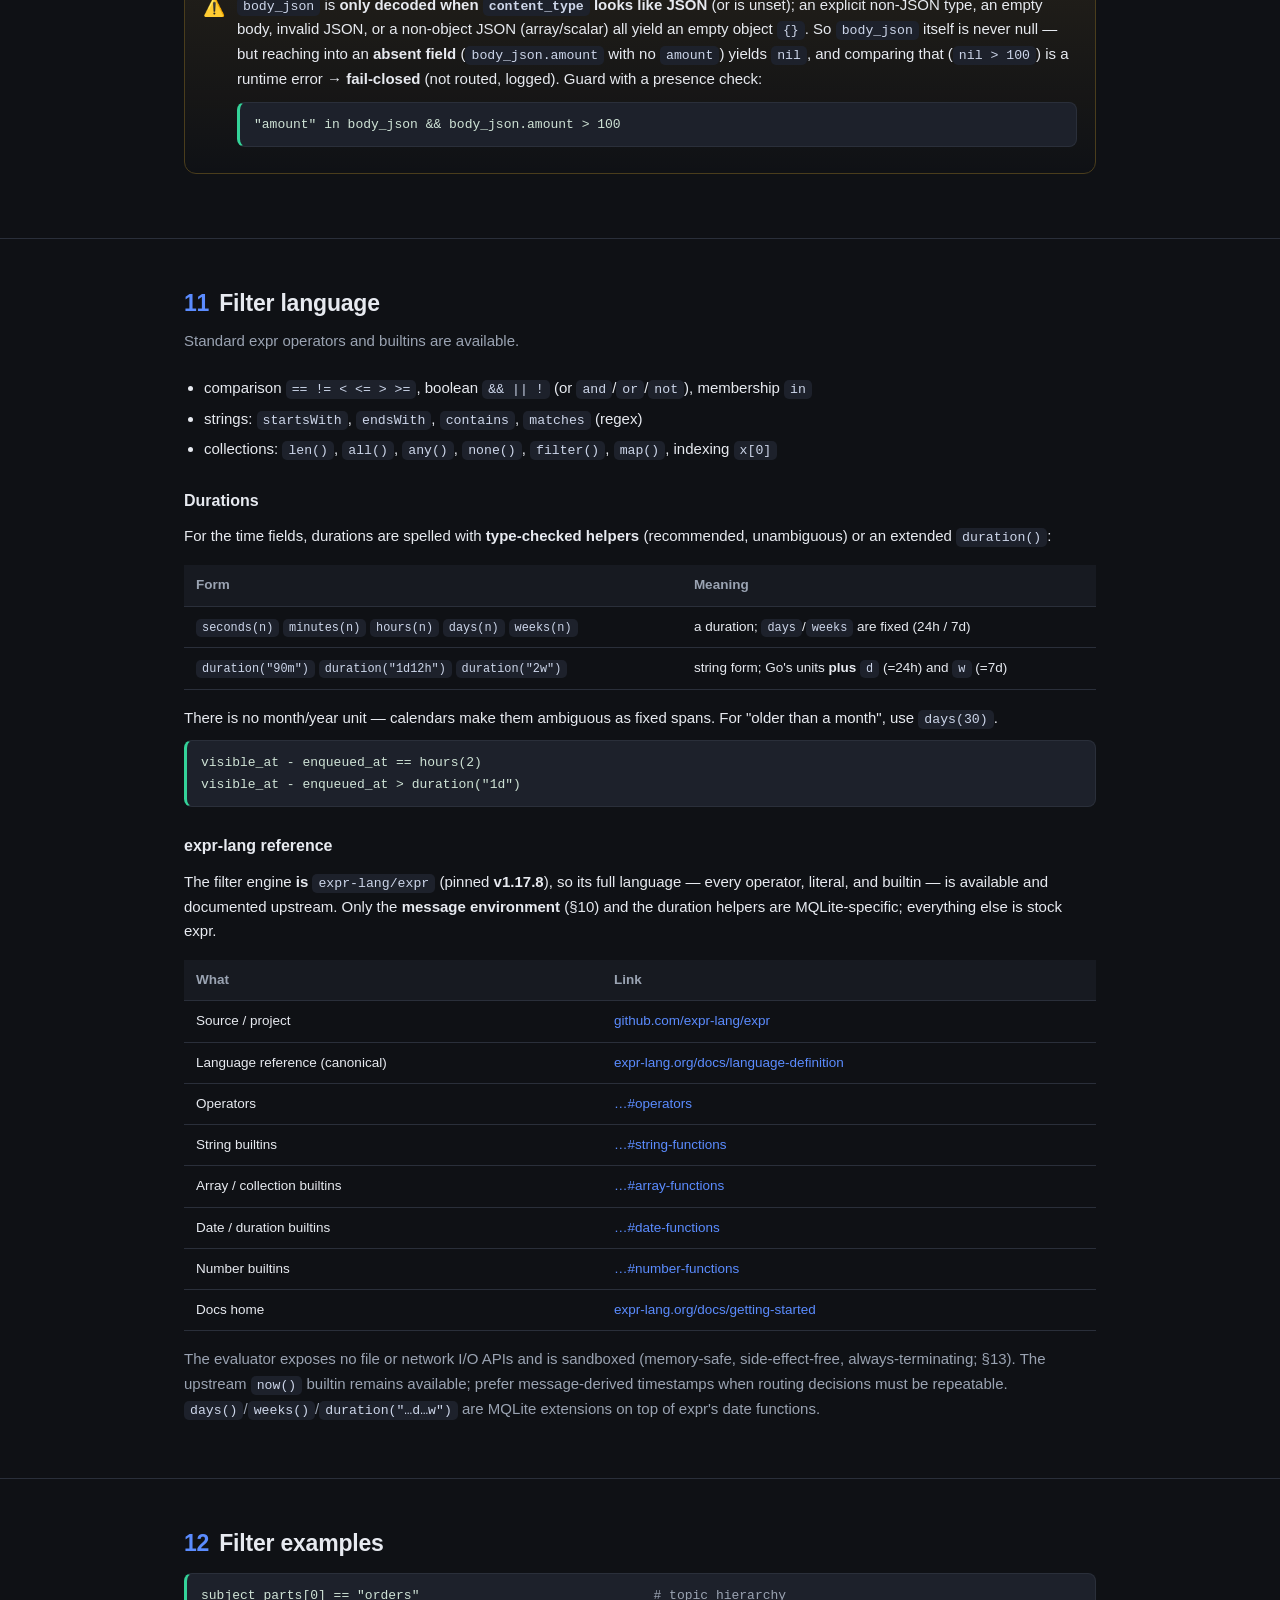
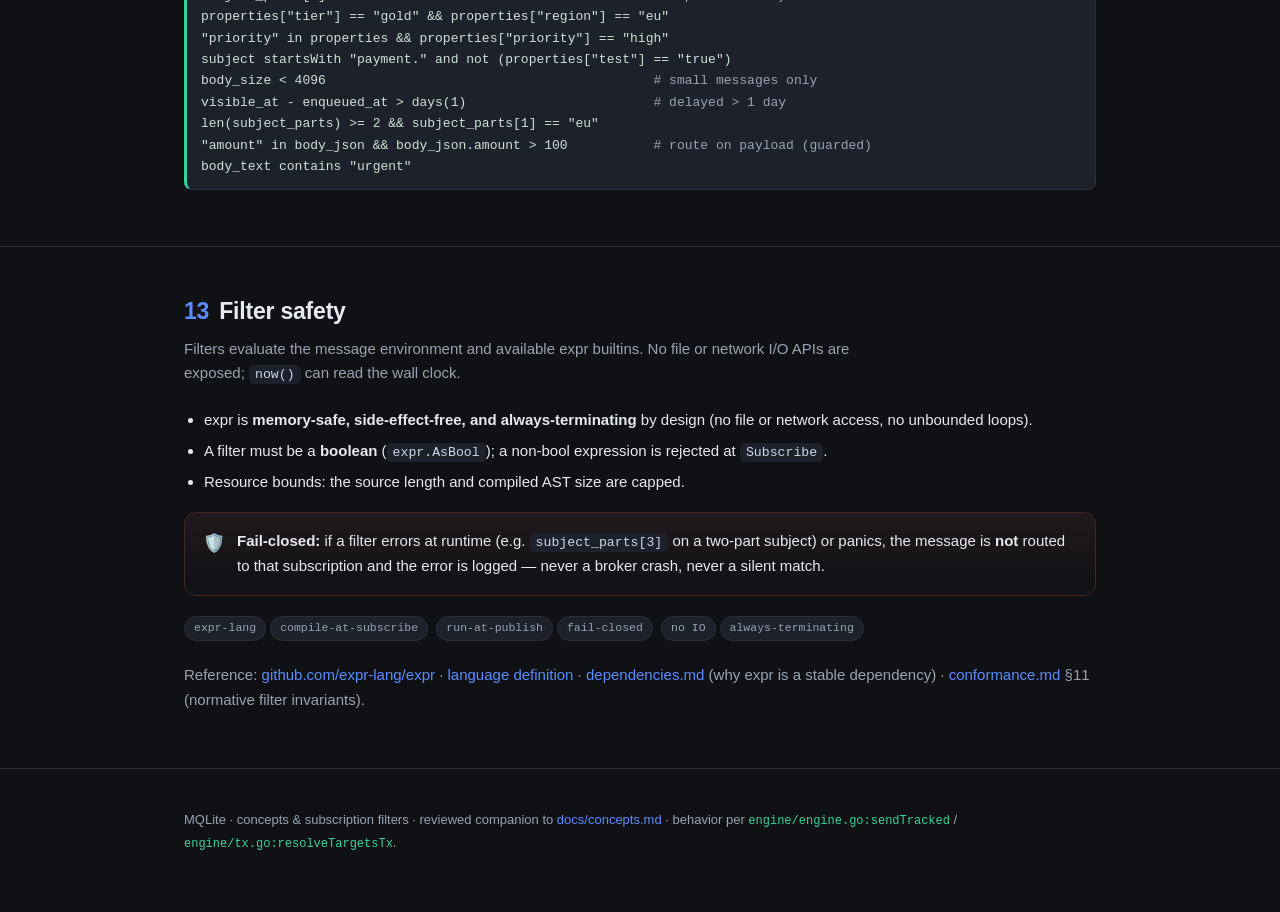
==== commit f45687c5: "Prepare v0.4.3 release documentation (MQLITE-194)" ====
--- a/docs/concepts.html
+++ b/docs/concepts.html
@@ -118,8 +118,7 @@
     <p class="sub">One SQLite file is the entire message broker. The model sits closest
     to Azure Service Bus, but is simplified from first principles. This page explains how
     it works, and how it compares to the equivalents on Azure / AWS / GCP.</p>
-    <p class="sub">This interactive overview follows <b>main</b>, including
-      unreleased changes. For an installed v0.4.2 release, use the
+    <p class="sub">This interactive overview follows <b>main</b> for release target v0.4.3. For an installed v0.4.2 release, use the
       <a href="https://github.com/mqlitehq/mqlite/blob/v0.4.2/docs/concepts.md">concepts at that tag</a>.
       This illustration is a companion to the
       <a href="concepts.md">canonical concepts and lifecycle contract</a> and
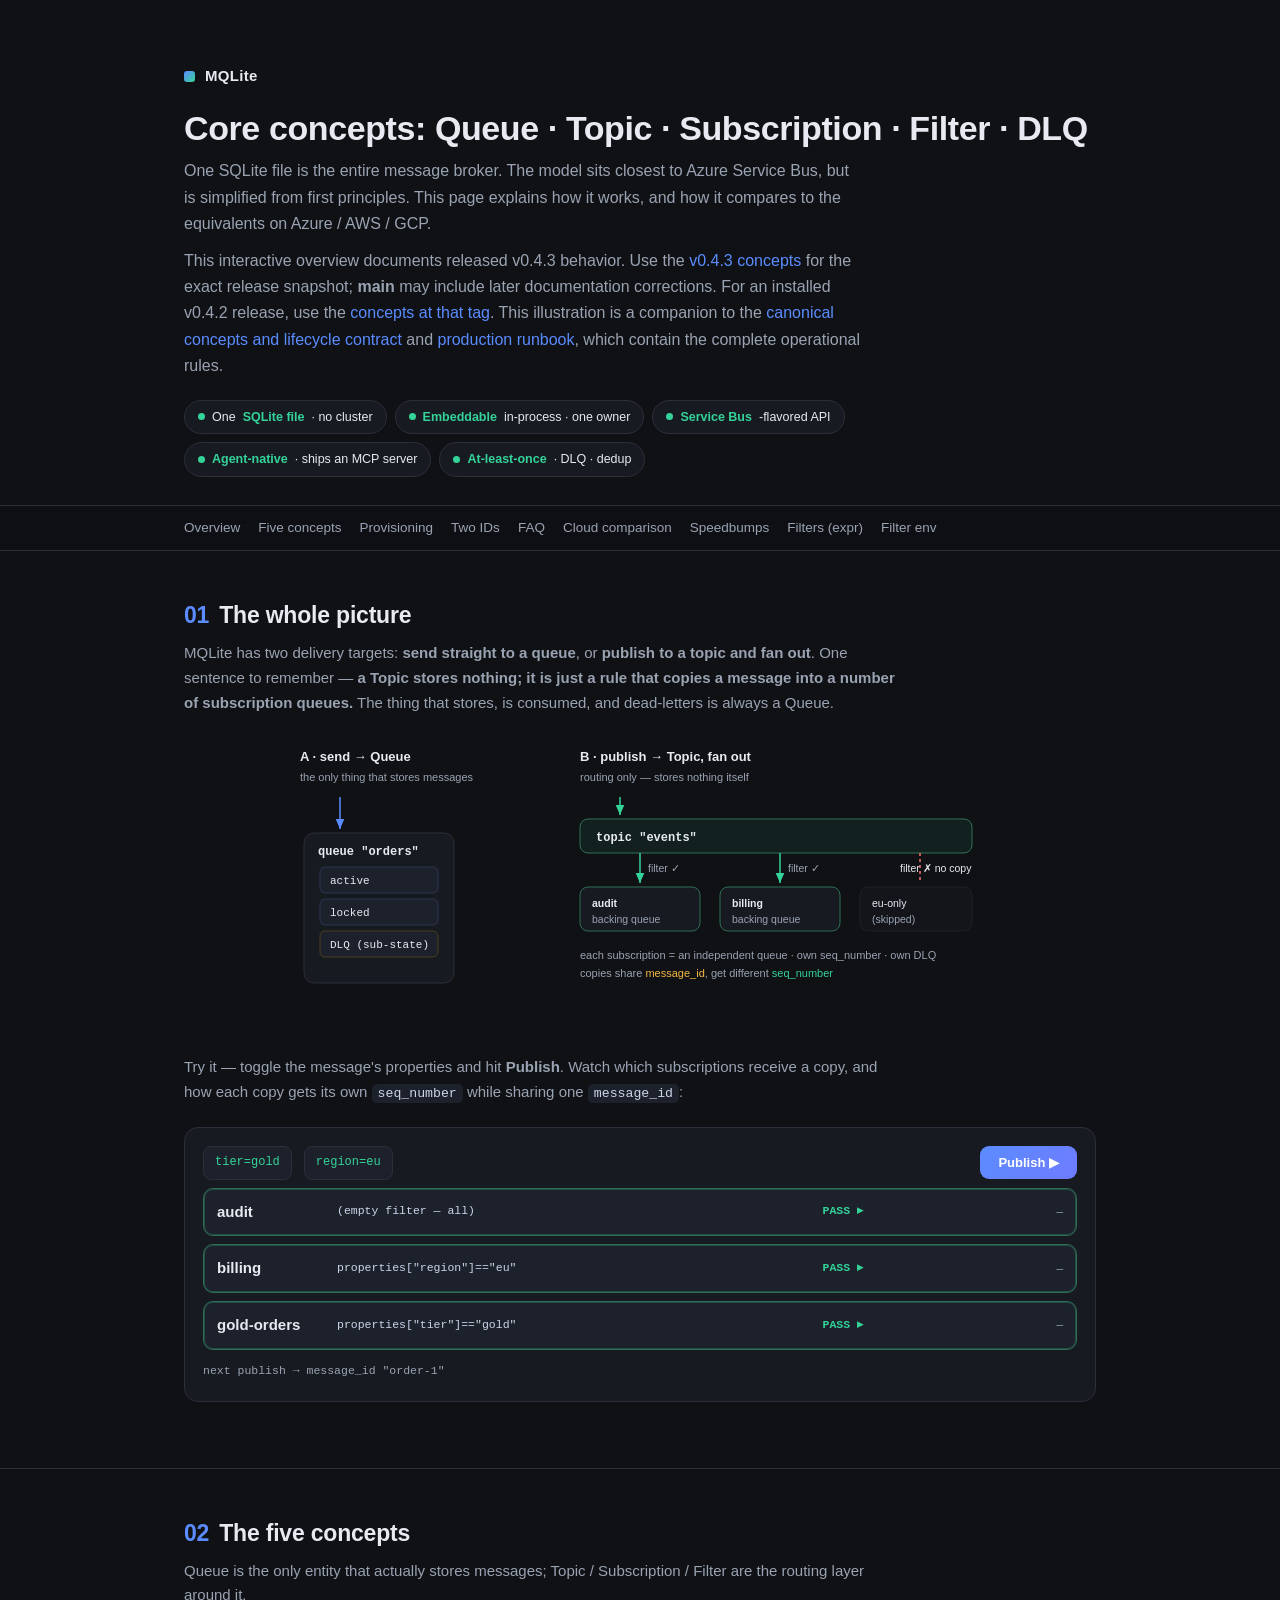
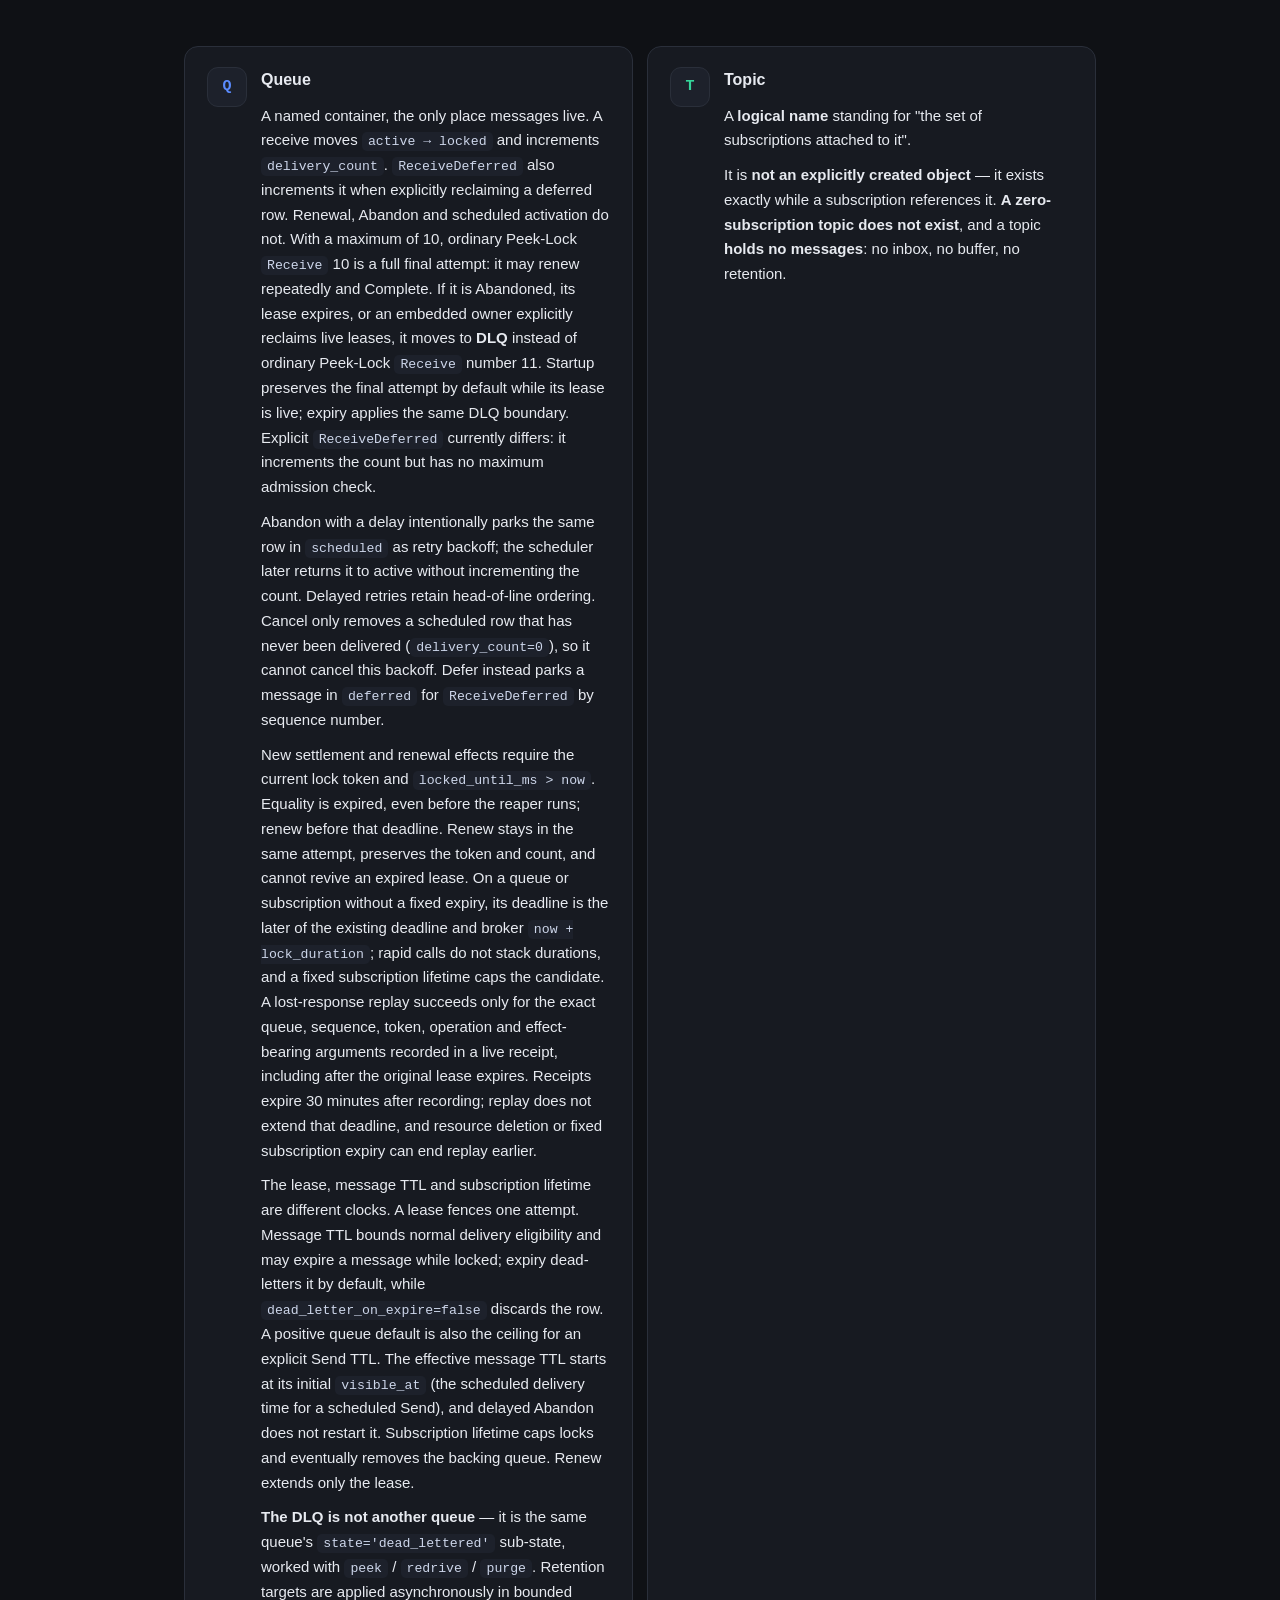
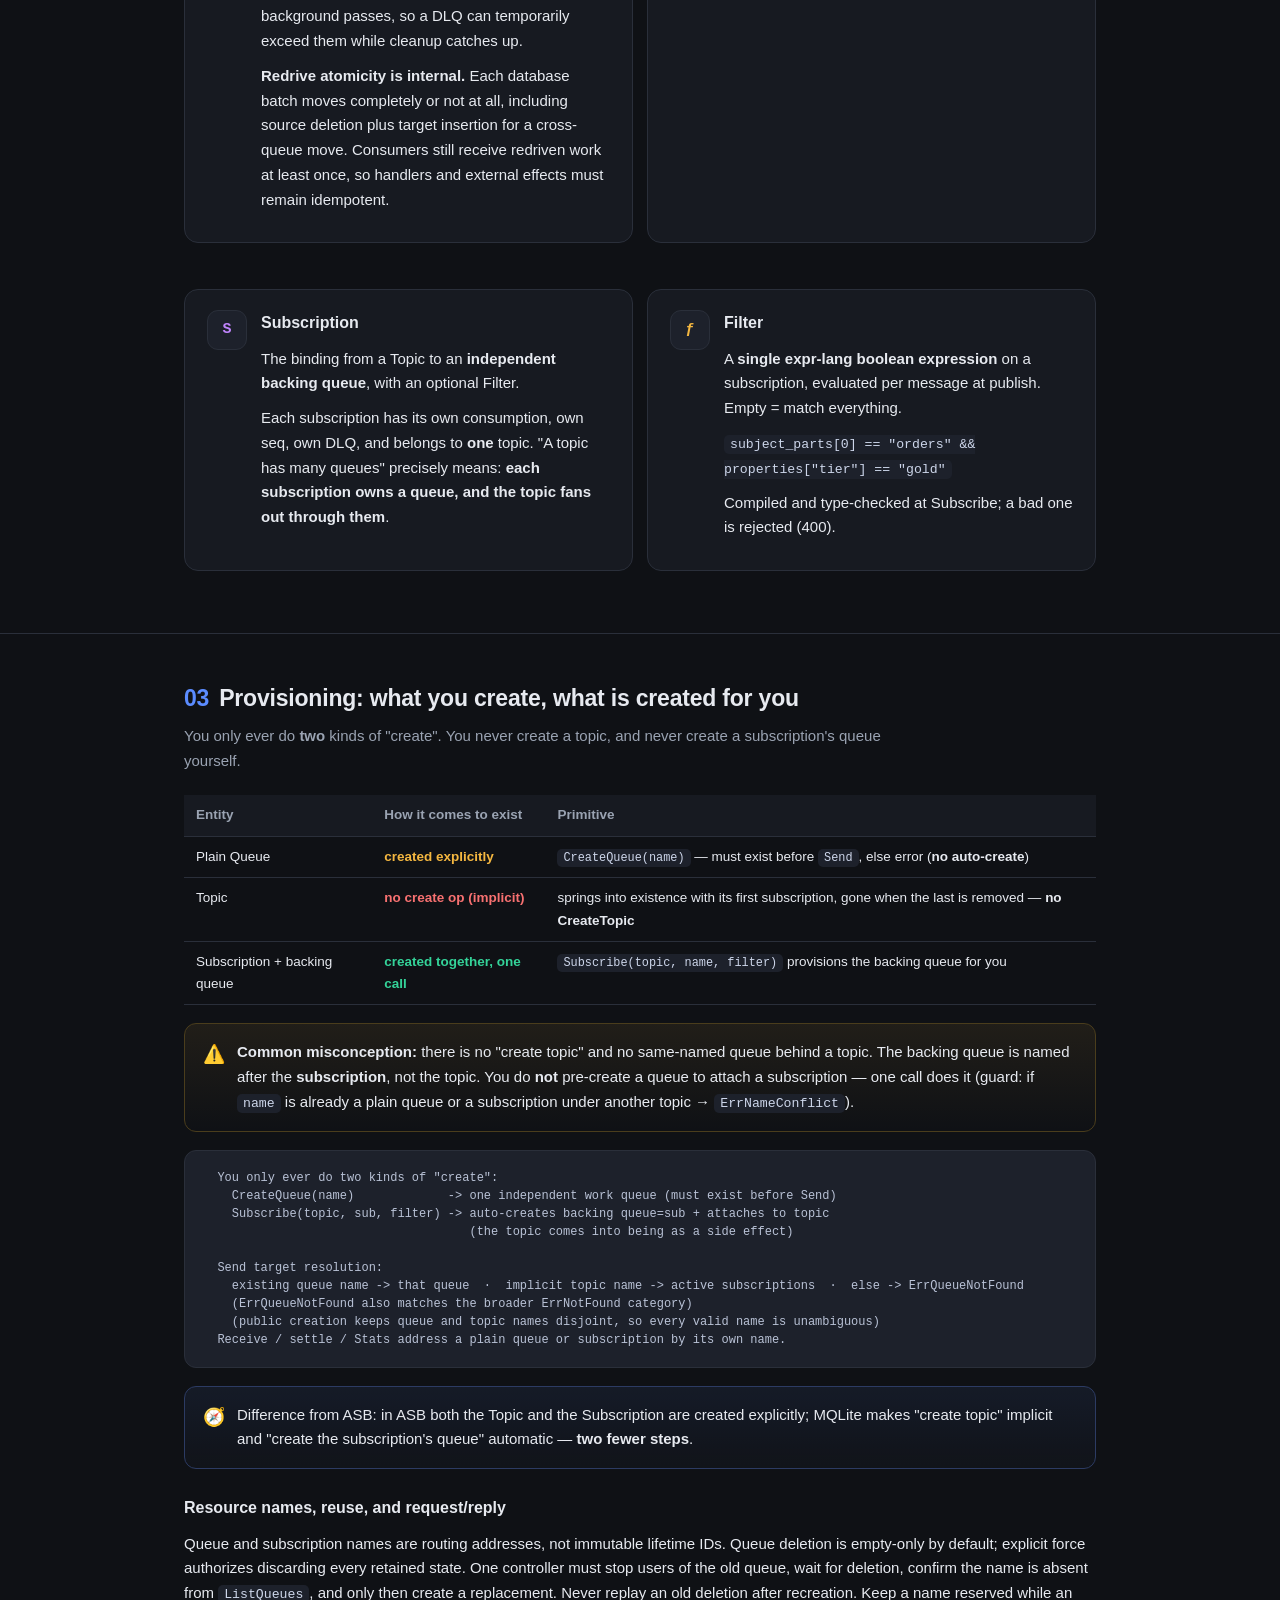
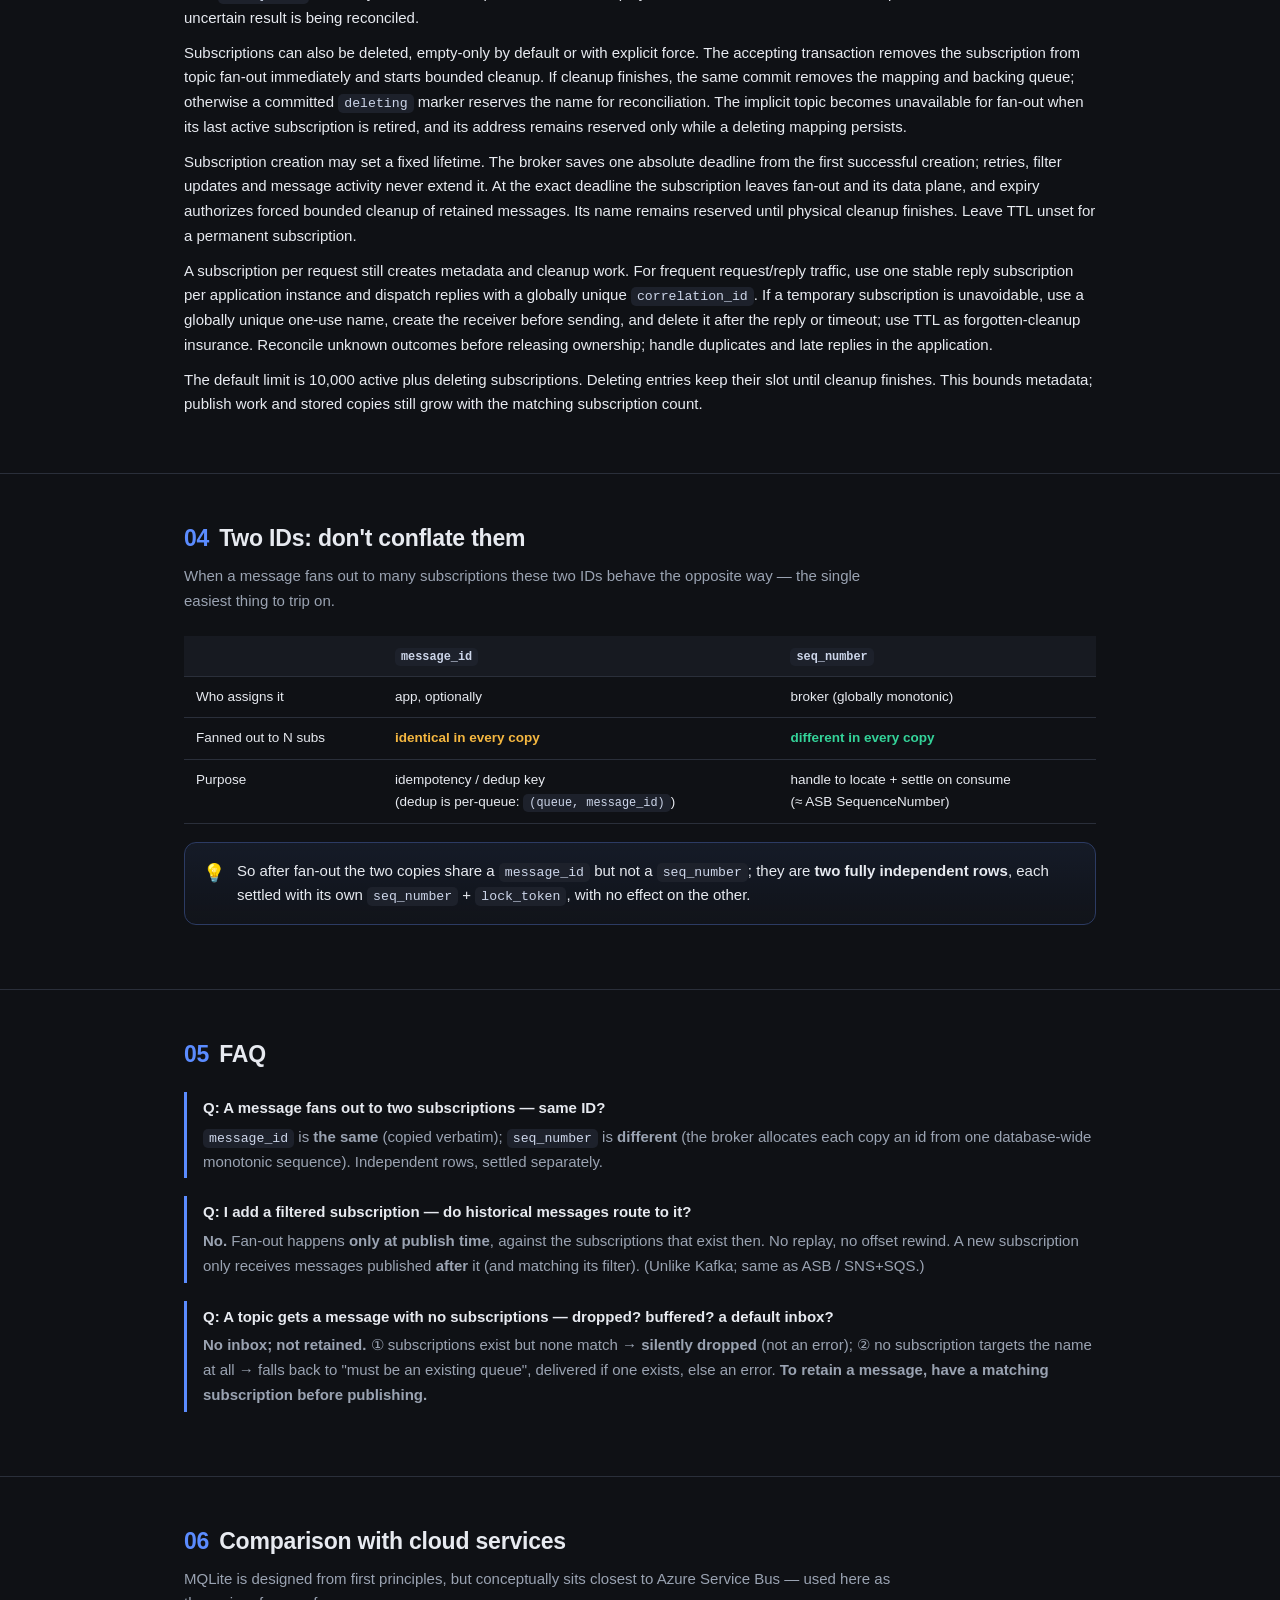
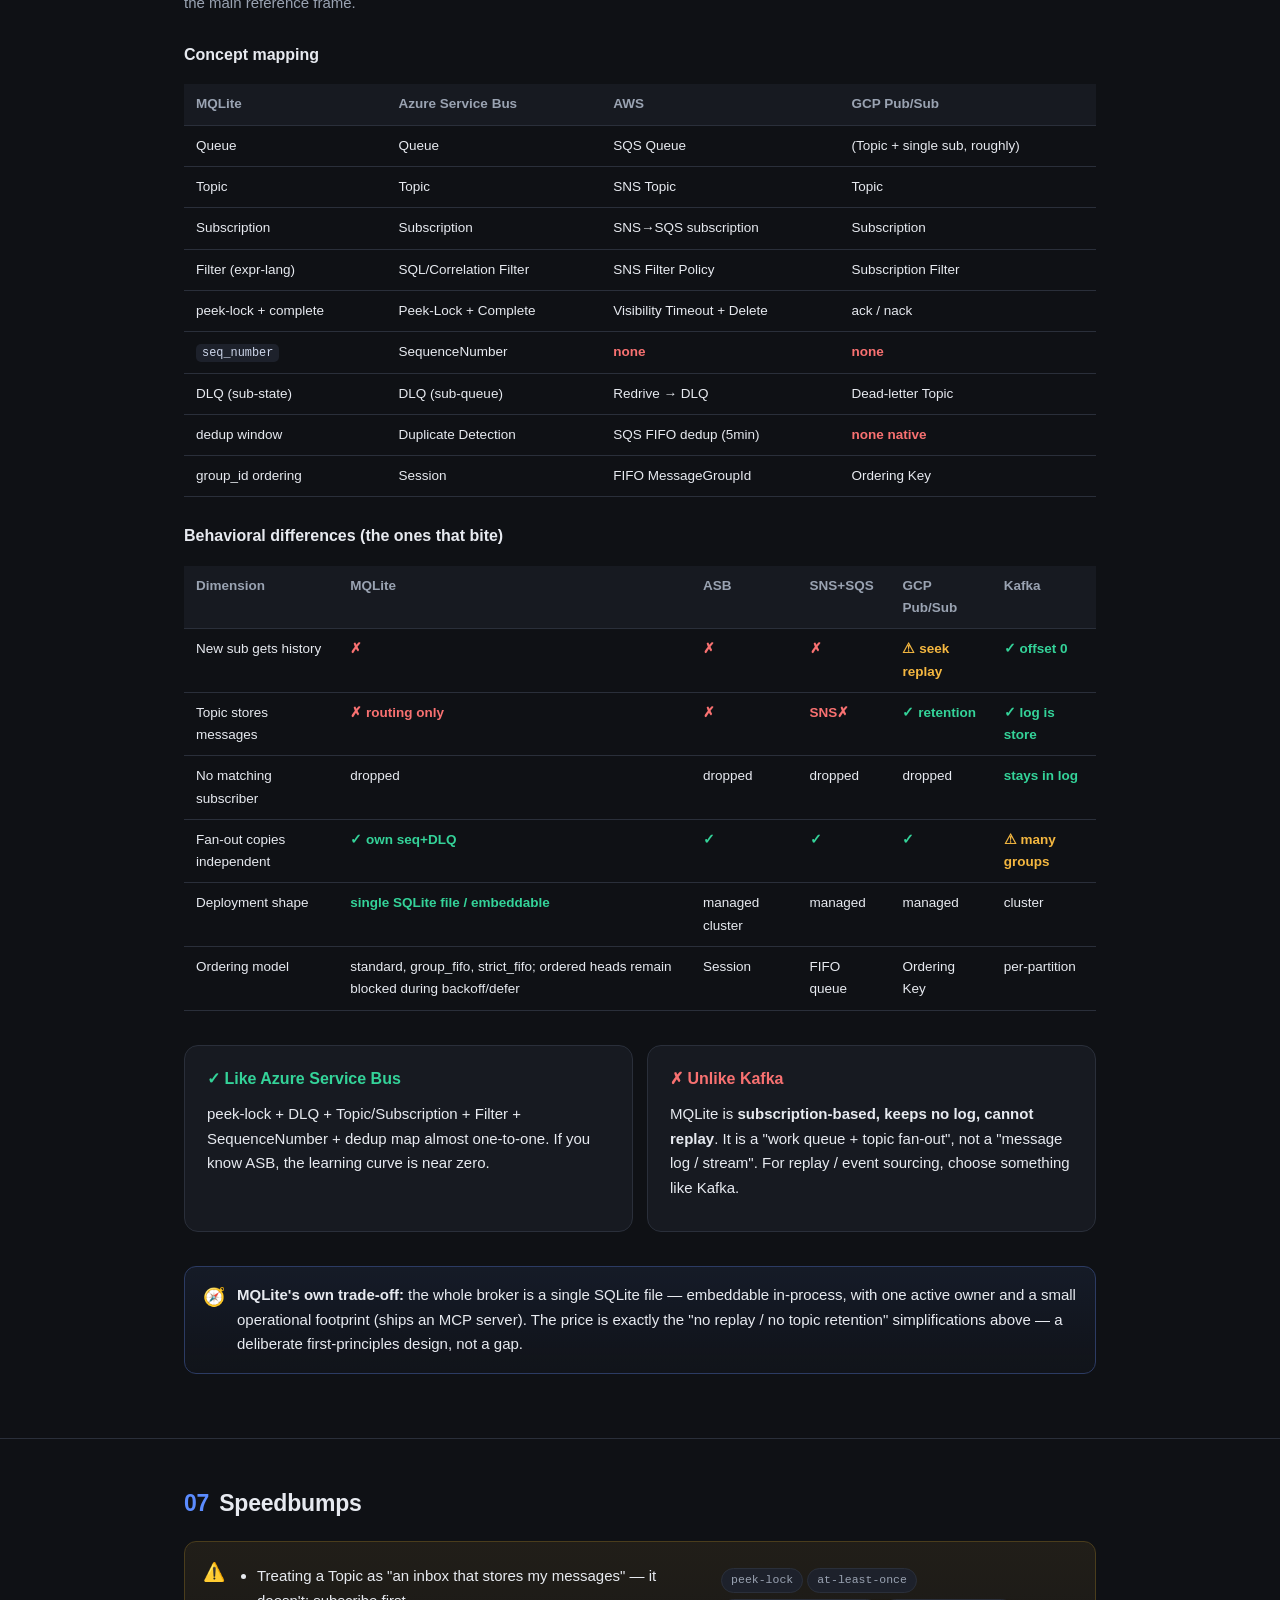
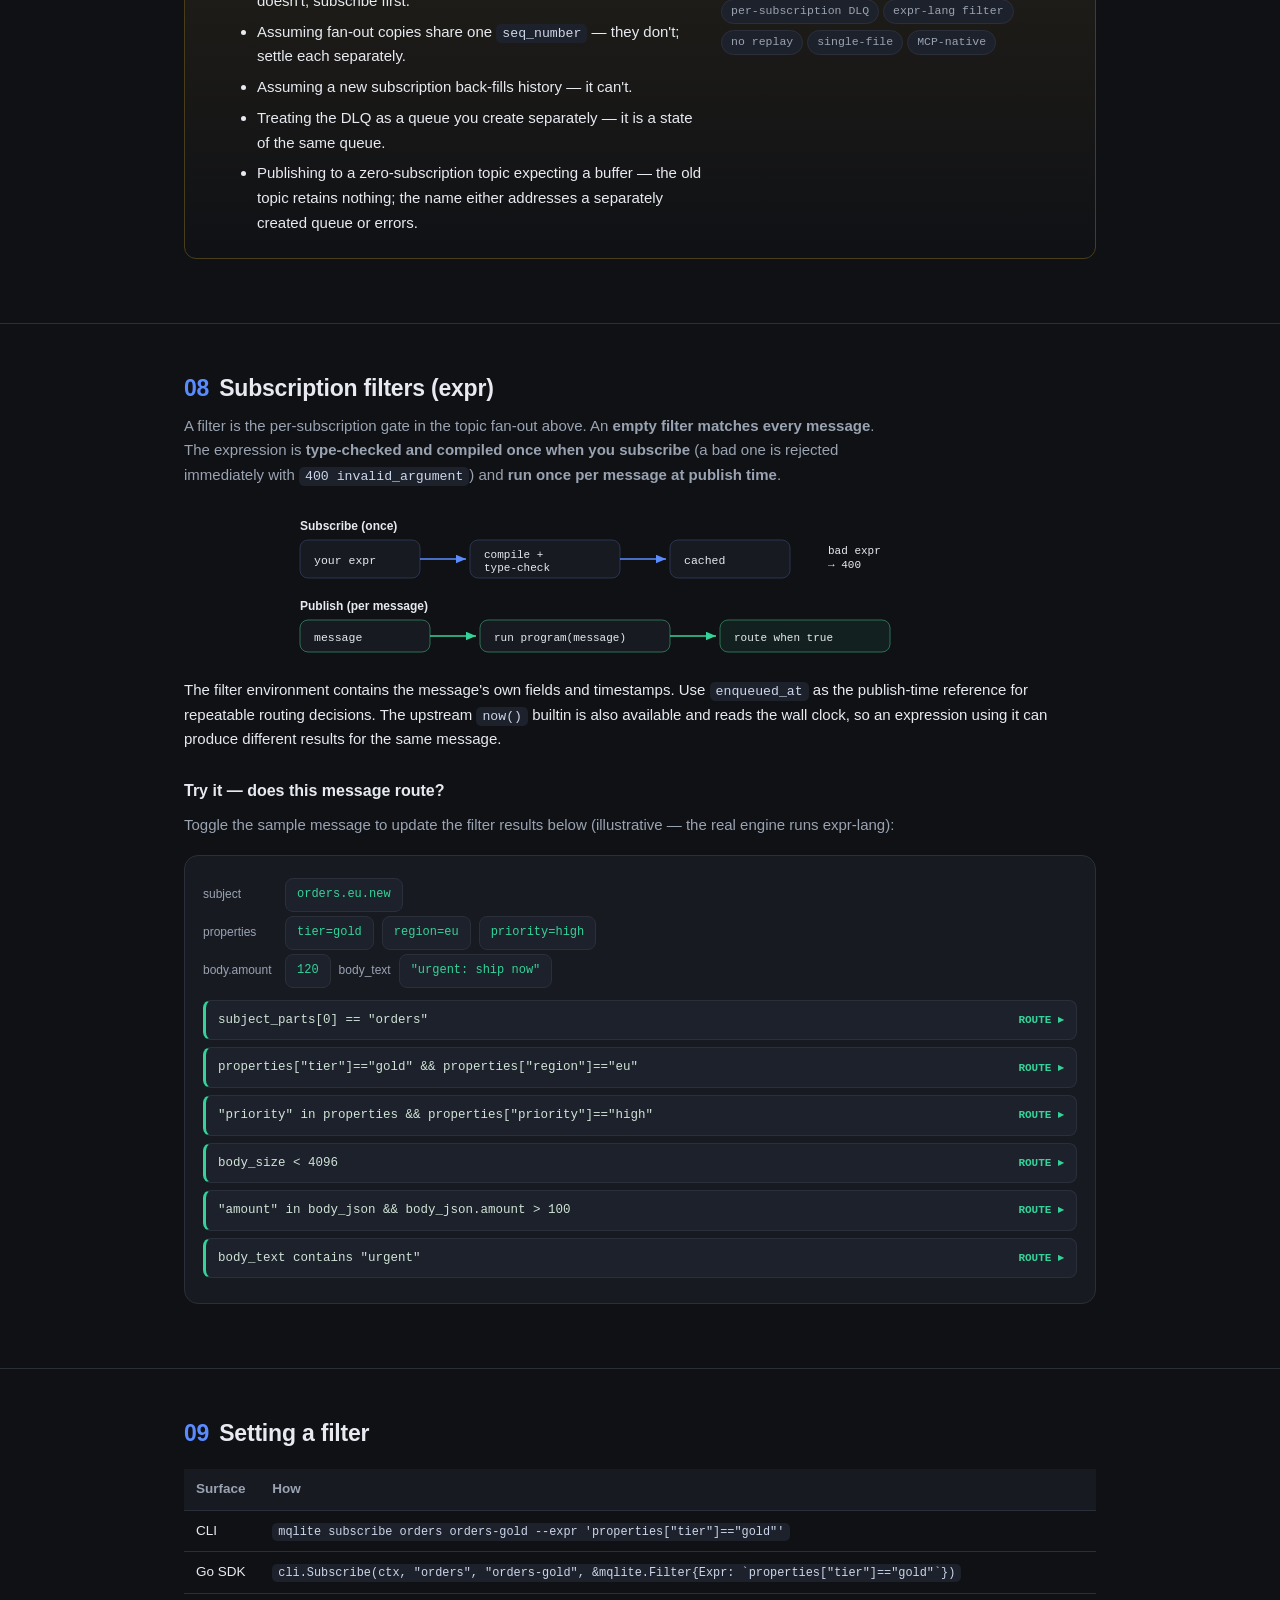
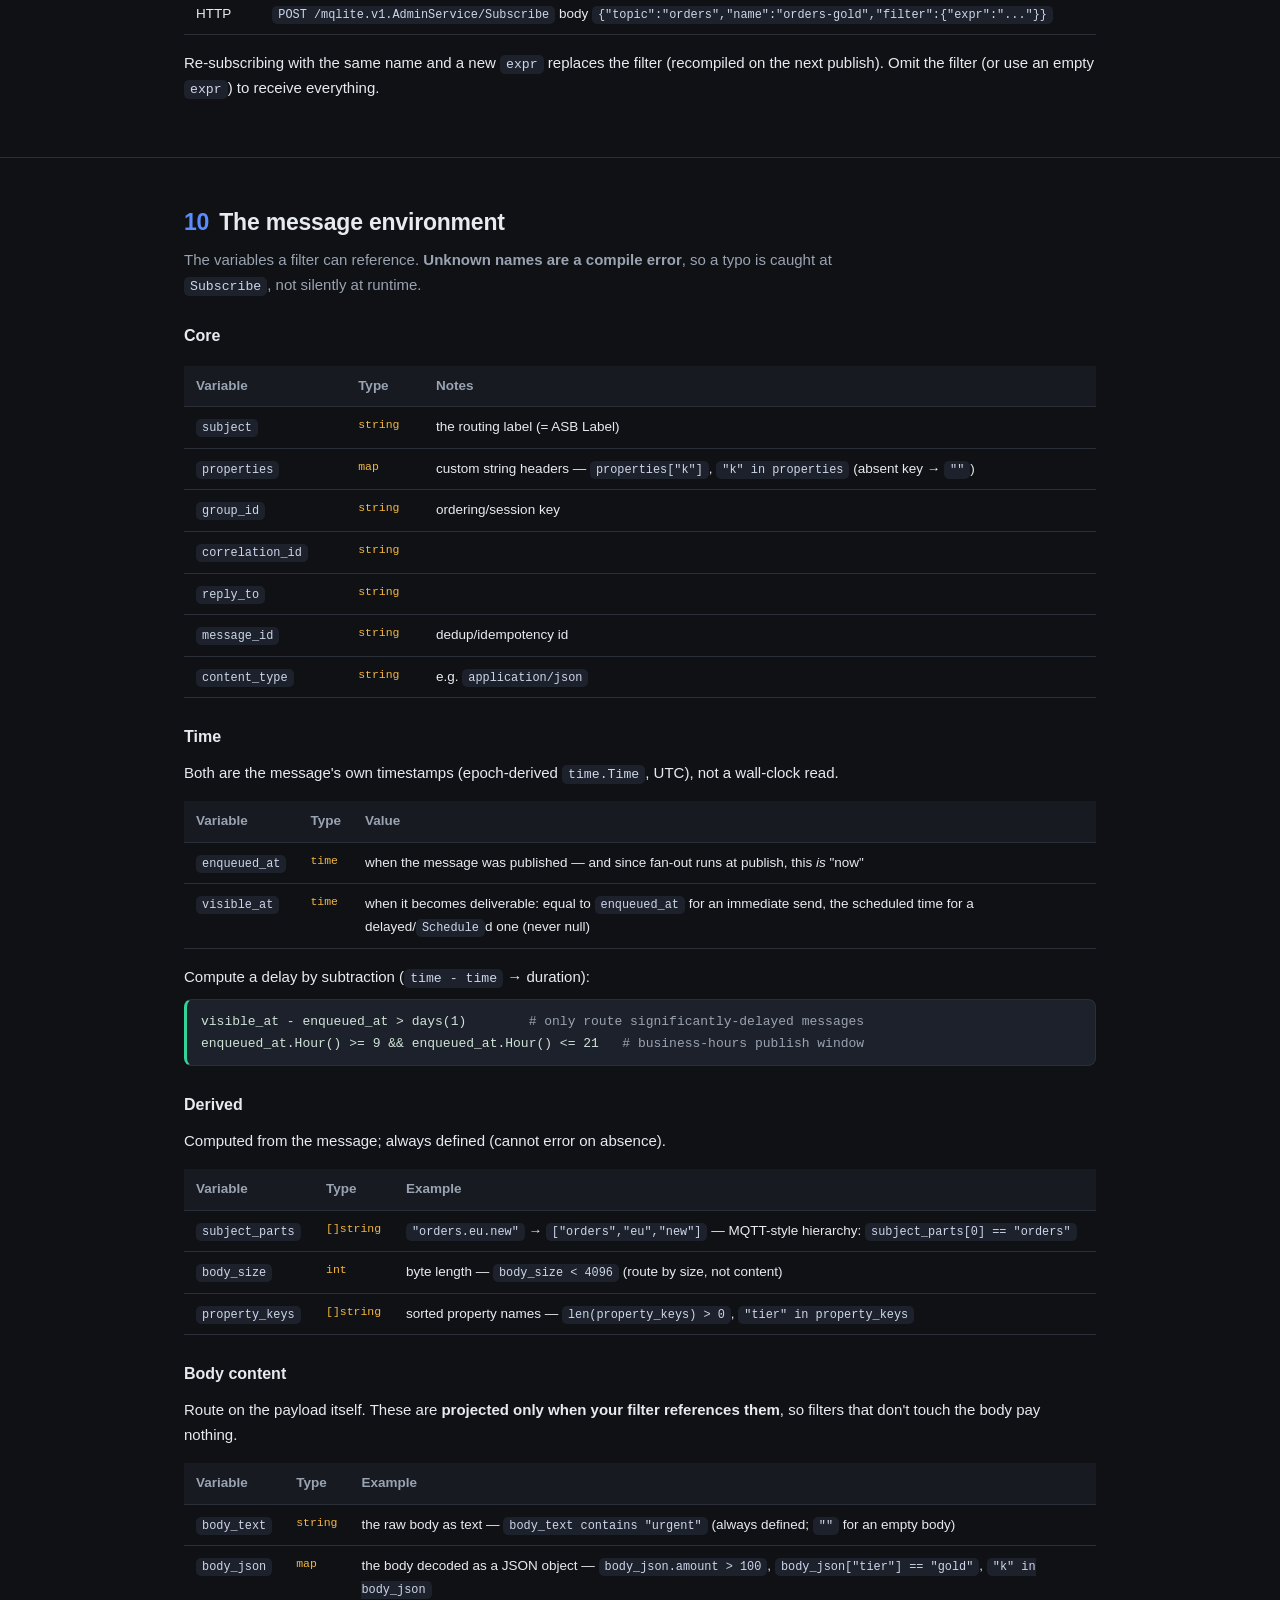
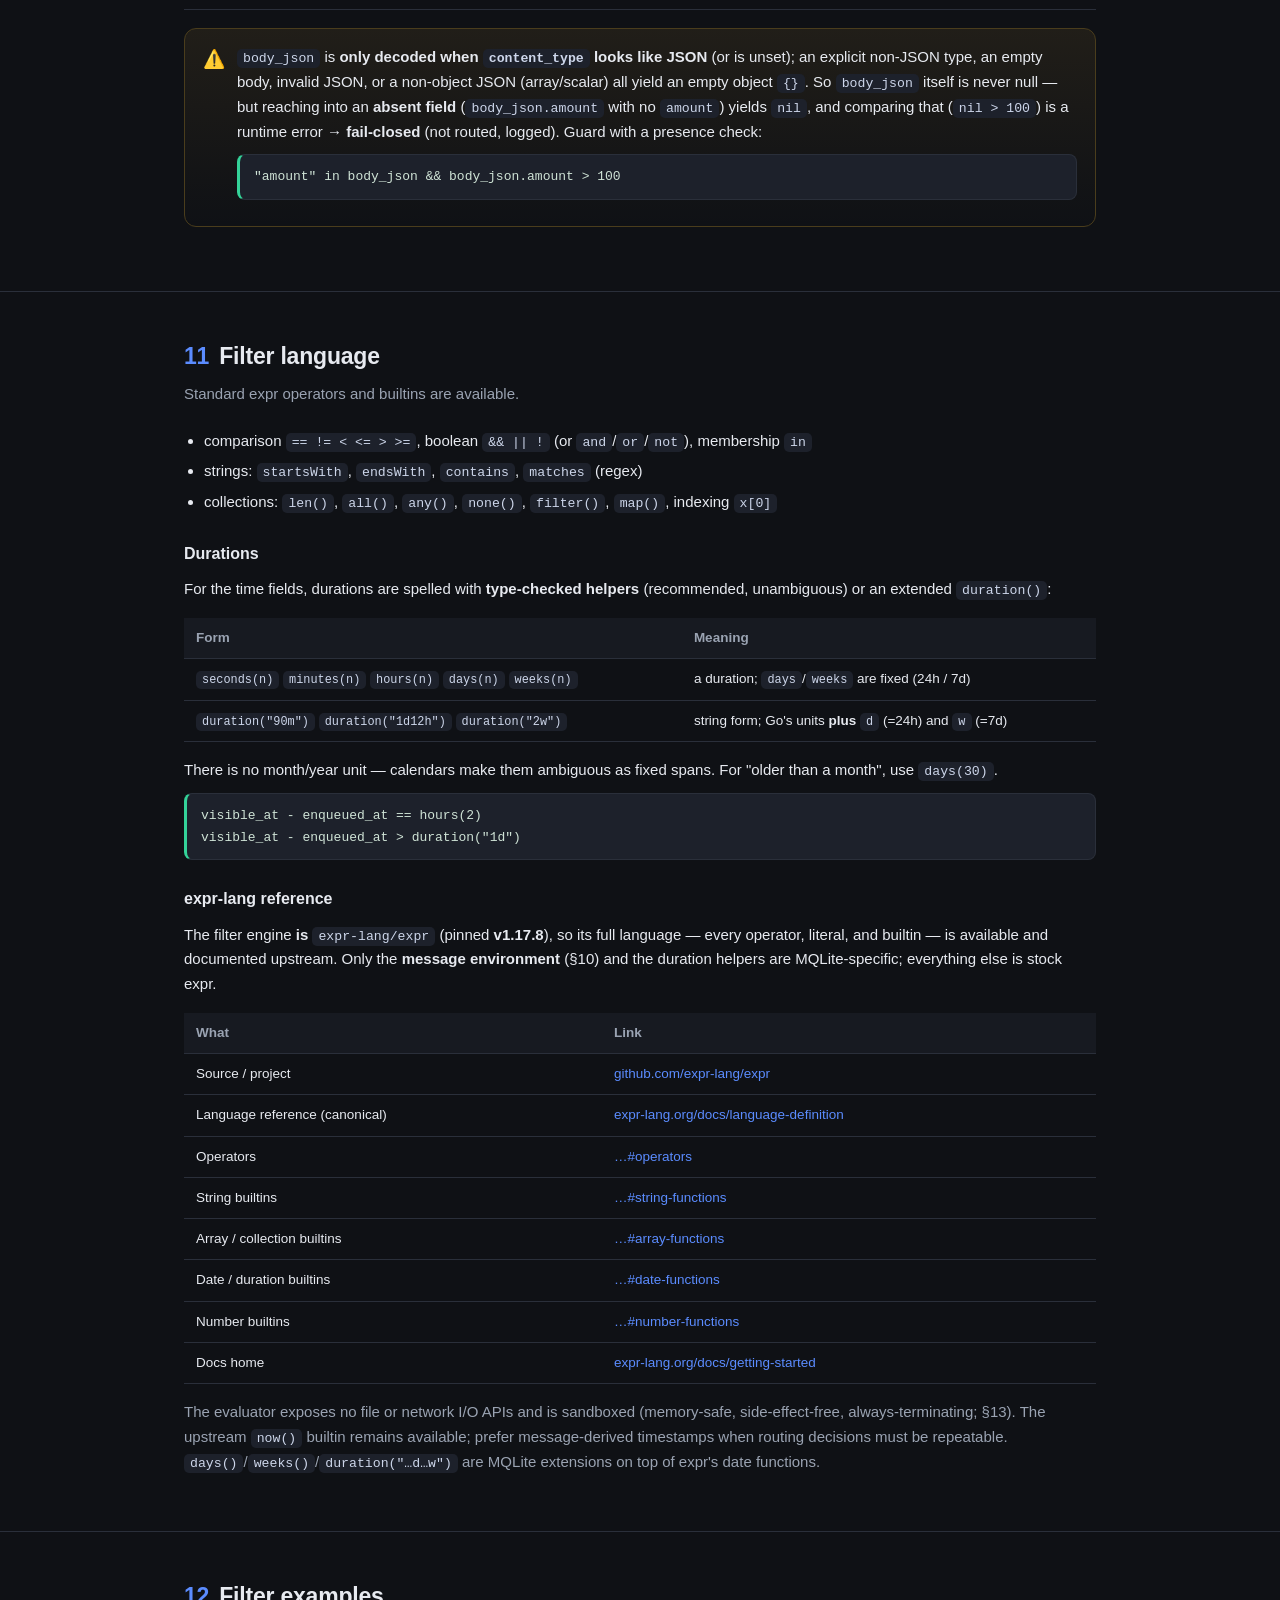
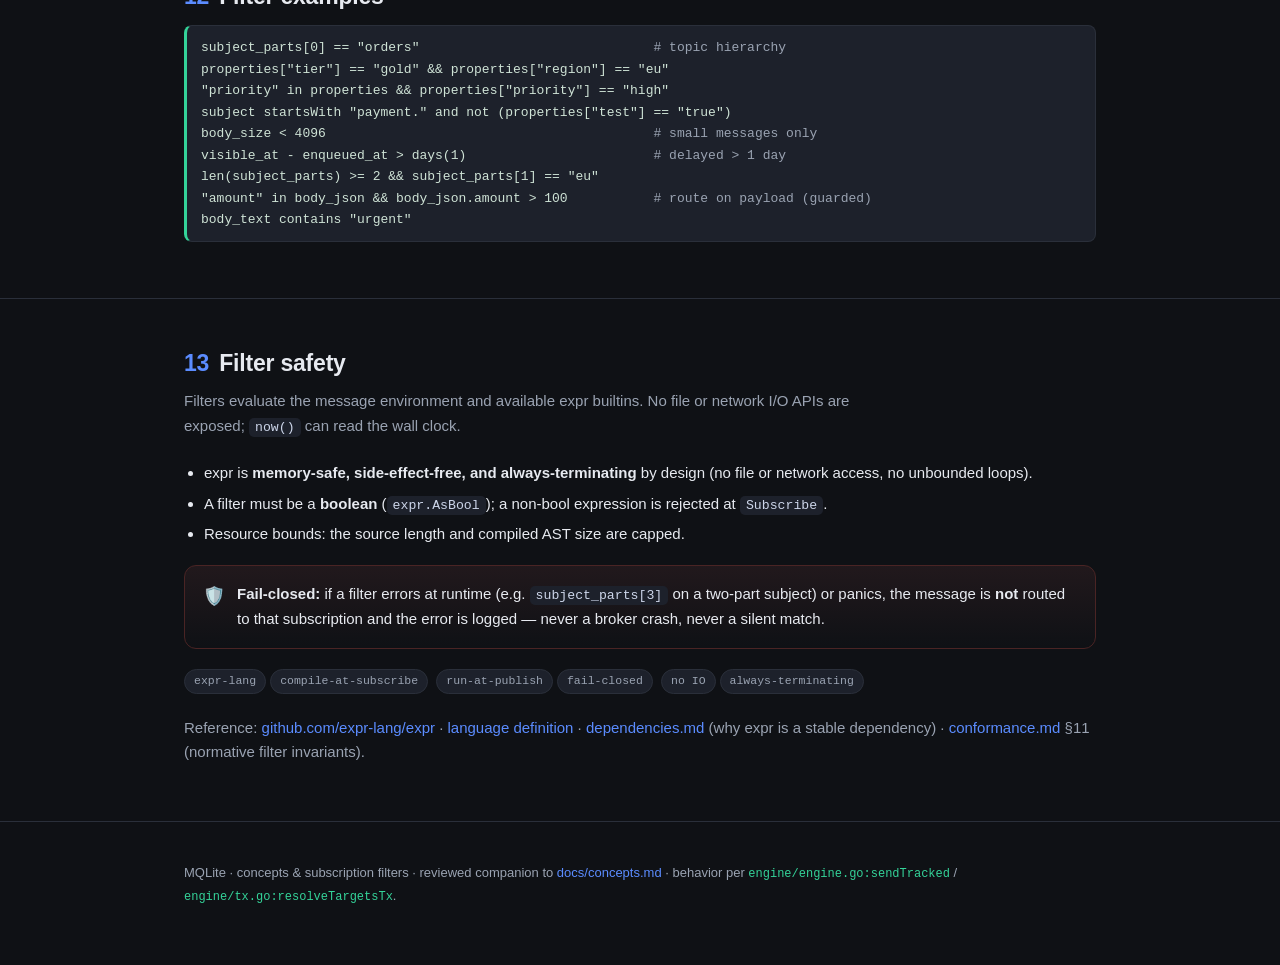
==== commit eb7416b5: "docs: reconcile published v0.4.3 references (MQLITE-194)" ====
--- a/docs/concepts.html
+++ b/docs/concepts.html
@@ -118,7 +118,9 @@
     <p class="sub">One SQLite file is the entire message broker. The model sits closest
     to Azure Service Bus, but is simplified from first principles. This page explains how
     it works, and how it compares to the equivalents on Azure / AWS / GCP.</p>
-    <p class="sub">This interactive overview follows <b>main</b> for release target v0.4.3. For an installed v0.4.2 release, use the
+    <p class="sub">This interactive overview documents released v0.4.3 behavior. Use the
+      <a href="https://github.com/mqlitehq/mqlite/blob/v0.4.3/docs/concepts.md">v0.4.3 concepts</a>
+      for the exact release snapshot; <b>main</b> may include later documentation corrections. For an installed v0.4.2 release, use the
       <a href="https://github.com/mqlitehq/mqlite/blob/v0.4.2/docs/concepts.md">concepts at that tag</a>.
       This illustration is a companion to the
       <a href="concepts.md">canonical concepts and lifecycle contract</a> and
